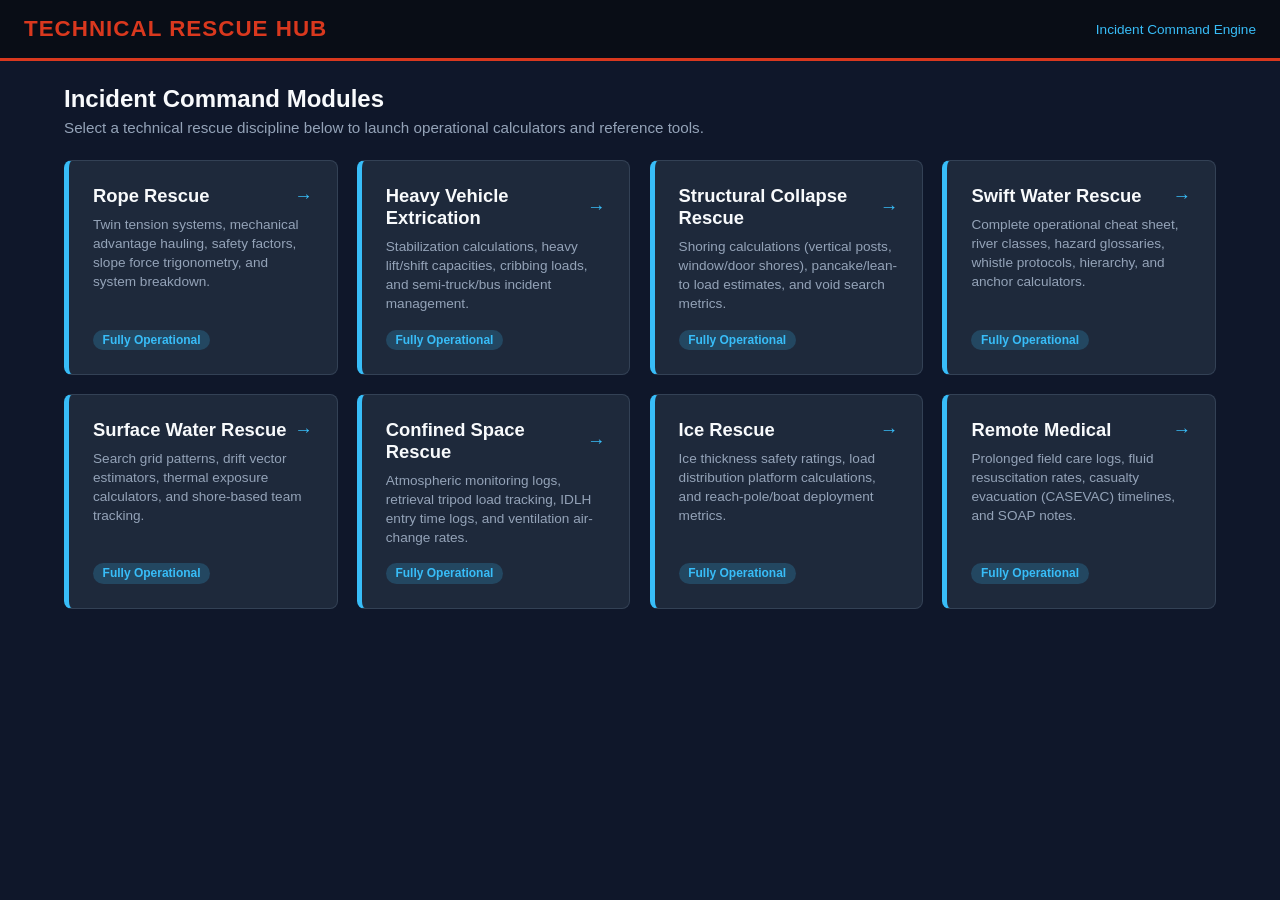
==== index.html @ b81aec1b "Refactor index.html by removing comments and updating subtitles Removed commented sections for vario" ====
<!DOCTYPE html>
<html lang="en">
<head>
    <meta charset="UTF-8">
    <meta name="viewport" content="width=device-width, initial-scale=1.0">
    <title>Technical Rescue Command Hub & Aid</title>
    <style>
        :root {
            --bg-main: #0f172a;
            --panel-bg: #1e293b;
            --accent-red: #d9381e;
            --accent-cyan: #38bdf8;
            --accent-green: #22c55e;
            --accent-yellow: #eab308;
            --text-main: #f8fafc;
            --text-muted: #94a3b8;
            --border-color: #334155;
        }
        * { box-sizing: border-box; margin: 0; padding: 0; font-family: 'Segoe UI', Tahoma, Geneva, Verdana, sans-serif; }
        body { background-color: var(--bg-main); color: var(--text-main); display: flex; flex-direction: column; min-height: 100vh; }
        
        header { background-color: #090d16; border-bottom: 3px solid var(--accent-red); padding: 1rem 1.5rem; display: flex; justify-content: space-between; align-items: center; }
        header h1 { font-size: 1.4rem; color: var(--accent-red); text-transform: uppercase; letter-spacing: 1px; cursor: pointer; }
        .header-nav { display: flex; align-items: center; gap: 1rem; }
        .hub-back-btn { background-color: var(--panel-bg); color: var(--accent-cyan); border: 1px solid var(--border-color); padding: 0.4rem 0.8rem; border-radius: 4px; font-size: 0.85rem; font-weight: bold; cursor: pointer; display: none; }
        .hub-back-btn:hover { background-color: var(--accent-cyan); color: #090d16; }

        .screen-tabs { display: none; background-color: var(--panel-bg); border-bottom: 1px solid var(--border-color); }
        .tab-btn { flex: 1; padding: 0.8rem; background: none; border: none; color: var(--text-muted); font-weight: bold; cursor: pointer; border-bottom: 3px solid transparent; transition: all 0.2s; }
        .tab-btn.active { color: var(--accent-cyan); border-bottom: 3px solid var(--accent-cyan); background-color: rgba(56, 189, 248, 0.05); }

        main { flex: 1; padding: 1.5rem; max-width: 1200px; margin: 0 auto; width: 100%; }
        .screen { display: none; }
        .screen.active { display: block; }

        .hub-grid { display: grid; grid-template-columns: repeat(auto-fit, minmax(260px, 1fr)); gap: 1.2rem; }
        .hub-card { background-color: var(--panel-bg); border: 1px solid var(--border-color); border-radius: 8px; padding: 1.5rem; cursor: pointer; transition: all 0.2s ease-in-out; display: flex; flex-direction: column; justify-content: space-between; }
        .hub-card:hover { transform: translateY(-3px); border-color: var(--accent-cyan); background-color: rgba(30, 41, 59, 0.8); box-shadow: 0 10px 20px rgba(0,0,0,0.3); }
        .hub-card.active-module { border-left: 5px solid var(--accent-cyan); }
        .hub-card h3 { color: var(--text-main); font-size: 1.15rem; margin-bottom: 0.5rem; display: flex; align-items: center; justify-content: space-between; }
        .hub-card p { color: var(--text-muted); font-size: 0.85rem; line-height: 1.4; margin-bottom: 1rem; }
        .hub-badge { font-size: 0.75rem; padding: 0.2rem 0.6rem; border-radius: 12px; font-weight: bold; align-self: flex-start; }
        .badge-active { background-color: rgba(56, 189, 248, 0.2); color: var(--accent-cyan); }

        .input-grid { display: grid; grid-template-columns: repeat(auto-fit, minmax(300px, 1fr)); gap: 1.2rem; }
        .card { background-color: var(--panel-bg); padding: 1.2rem; border-radius: 8px; border: 1px solid var(--border-color); margin-bottom: 1.2rem; }
        .card h3 { color: var(--accent-cyan); margin-bottom: 0.8rem; font-size: 1.1rem; border-bottom: 1px solid var(--border-color); padding-bottom: 0.4rem; }
        .field { margin-bottom: 1.2rem; }
        .field label { display: block; font-size: 0.85rem; color: var(--text-muted); margin-bottom: 0.5rem; }
        .btn-group { display: flex; gap: 0.4rem; flex-wrap: wrap; }
        .opt-btn { flex: 1; min-width: 70px; padding: 0.6rem 0.4rem; background-color: #090d16; border: 1px solid var(--border-color); color: var(--text-main); border-radius: 4px; font-size: 0.85rem; font-weight: 600; cursor: pointer; text-align: center; transition: all 0.15s ease-in-out; }
        .opt-btn.active { background-color: var(--accent-cyan); color: #090d16; border-color: var(--accent-cyan); }
        
        .stepper-control { display: flex; align-items: center; justify-content: space-between; background-color: #090d16; border: 1px solid var(--border-color); border-radius: 4px; padding: 0.3rem; }
        .step-btn { background-color: var(--panel-bg); color: var(--text-main); border: none; padding: 0.4rem 0.8rem; font-weight: bold; border-radius: 3px; cursor: pointer; }
        .step-btn:hover { background-color: var(--accent-cyan); color: #090d16; }
        .step-value { font-weight: bold; font-size: 1.1rem; color: var(--accent-cyan); }

        .summary-grid { display: grid; grid-template-columns: repeat(auto-fit, minmax(220px, 1fr)); gap: 1rem; margin-bottom: 1.5rem; }
        .metric-card { background-color: var(--panel-bg); padding: 1rem; border-radius: 6px; border-left: 4px solid var(--accent-cyan); }
        .metric-card.alert { border-left-color: var(--accent-red); background-color: rgba(217, 56, 30, 0.1); }
        .metric-card.good { border-left-color: var(--accent-green); }
        .metric-title { font-size: 0.8rem; color: var(--text-muted); text-transform: uppercase; }
        .metric-value { font-size: 1.4rem; font-weight: bold; margin-top: 0.3rem; }
        .metric-sub { font-size: 0.8rem; color: var(--accent-cyan); margin-top: 0.2rem; }

        .alert-banner { background-color: rgba(217, 56, 30, 0.2); border: 1px solid var(--accent-red); padding: 1rem; border-radius: 6px; margin-bottom: 1.5rem; display: none; }
        .alert-banner.visible { display: block; }
        .weakest-list { list-style-type: none; margin-top: 0.5rem; }
        .weakest-item { padding: 0.6rem; margin-bottom: 0.4rem; background-color: #090d16; border-left: 3px solid var(--accent-yellow); border-radius: 4px; font-size: 0.9rem; }

        .canvas-container { background-color: #050811; border: 1px solid var(--border-color); border-radius: 8px; padding: 1rem; display: flex; flex-direction: column; align-items: center; }
        canvas { background-color: #020408; border-radius: 4px; width: 100%; max-width: 900px; height: 450px; }

        .cheat-table { width: 100%; border-collapse: collapse; margin-top: 0.5rem; font-size: 0.85rem; }
        .cheat-table th, .cheat-table td { padding: 0.6rem; border: 1px solid var(--border-color); text-align: left; vertical-align: top; }
        .cheat-table th { background-color: #090d16; color: var(--accent-cyan); }
        .glossary-grid { display: grid; grid-template-columns: repeat(auto-fit, minmax(240px, 1fr)); gap: 0.8rem; }
        .glossary-item { background-color: #090d16; padding: 0.8rem; border-radius: 6px; border: 1px solid var(--border-color); }
        .glossary-item strong { color: var(--accent-cyan); display: block; margin-bottom: 0.2rem; }
        .flowchart-step { background-color: #090d16; border-left: 4px solid var(--accent-green); padding: 0.8rem; margin-bottom: 0.5rem; border-radius: 4px; font-size: 0.9rem; }
        .flowchart-step span { color: var(--accent-green); font-weight: bold; }
        .link-medical { color: var(--accent-cyan); text-decoration: underline; cursor: pointer; font-weight: bold; }
        .link-medical:hover { color: #fff; }
    </style>
</head>
<body>

    <header>
        <h1 onclick="returnToHub()">Technical Rescue Hub</h1>
        <div class="header-nav">
            <button id="hubBackBtn" class="hub-back-btn" onclick="returnToHub()">← Rescue Hub</button>
            <span style="font-size: 0.85rem; color: var(--accent-cyan);" id="headerSubtitle">Incident Command Engine</span>
        </div>
    </header>

    <nav id="ropeNavTabs" class="screen-tabs">
        <button class="tab-btn active" onclick="switchRopeTab('screen-inputs', event)">1. Operations & Inputs</button>
        <button class="tab-btn" onclick="switchRopeTab('screen-analysis', event)">2. Load Analysis & Safety</button>
        <button class="tab-btn" onclick="switchRopeTab('screen-diagram', event)">3. Lay Diagram</button>
    </nav>

    <main>
        <!-- LANDING PAGE / RESCUE HUB -->
        <section id="screen-home" class="screen active">
            <div style="margin-bottom: 1.5rem;">
                <h2 style="color: var(--text-main); font-size: 1.5rem; margin-bottom: 0.4rem;">Incident Command Modules</h2>
                <p style="color: var(--text-muted); font-size: 0.95rem;">Select a technical rescue discipline below to launch operational calculators and reference tools.</p>
            </div>
            
            <div class="hub-grid">
                <div class="hub-card active-module" onclick="launchModule('rope')">
                    <div>
                        <h3>Rope Rescue <span style="color: var(--accent-cyan);">→</span></h3>
                        <p>Twin tension systems, mechanical advantage hauling, safety factors, slope force trigonometry, and system breakdown.</p>
                    </div>
                    <span class="hub-badge badge-active">Fully Operational</span>
                </div>

                <div class="hub-card active-module" onclick="launchModule('extrication')">
                    <div>
                        <h3>Heavy Vehicle Extrication <span style="color: var(--accent-cyan);">→</span></h3>
                        <p>Stabilization calculations, heavy lift/shift capacities, cribbing loads, and semi-truck/bus incident management.</p>
                    </div>
                    <span class="hub-badge badge-active">Fully Operational</span>
                </div>

                <div class="hub-card active-module" onclick="launchModule('collapse')">
                    <div>
                        <h3>Structural Collapse Rescue <span style="color: var(--accent-cyan);">→</span></h3>
                        <p>Shoring calculations (vertical posts, window/door shores), pancake/lean-to load estimates, and void search metrics.</p>
                    </div>
                    <span class="hub-badge badge-active">Fully Operational</span>
                </div>

                <div class="hub-card active-module" onclick="launchModule('swiftwater')">
                    <div>
                        <h3>Swift Water Rescue <span style="color: var(--accent-cyan);">→</span></h3>
                        <p>Complete operational cheat sheet, river classes, hazard glossaries, whistle protocols, hierarchy, and anchor calculators.</p>
                    </div>
                    <span class="hub-badge badge-active">Fully Operational</span>
                </div>

                <div class="hub-card active-module" onclick="launchModule('surfacewater')">
                    <div>
                        <h3>Surface Water Rescue <span style="color: var(--accent-cyan);">→</span></h3>
                        <p>Search grid patterns, drift vector estimators, thermal exposure calculators, and shore-based team tracking.</p>
                    </div>
                    <span class="hub-badge badge-active">Fully Operational</span>
                </div>

                <div class="hub-card active-module" onclick="launchModule('confined')">
                    <div>
                        <h3>Confined Space Rescue <span style="color: var(--accent-cyan);">→</span></h3>
                        <p>Atmospheric monitoring logs, retrieval tripod load tracking, IDLH entry time logs, and ventilation air-change rates.</p>
                    </div>
                    <span class="hub-badge badge-active">Fully Operational</span>
                </div>

                <div class="hub-card active-module" onclick="launchModule('ice')">
                    <div>
                        <h3>Ice Rescue <span style="color: var(--accent-cyan);">→</span></h3>
                        <p>Ice thickness safety ratings, load distribution platform calculations, and reach-pole/boat deployment metrics.</p>
                    </div>
                    <span class="hub-badge badge-active">Fully Operational</span>
                </div>

                <div class="hub-card active-module" onclick="launchModule('medical')">
                    <div>
                        <h3>Remote Medical <span style="color: var(--accent-cyan);">→</span></h3>
                        <p>Prolonged field care logs, fluid resuscitation rates, casualty evacuation (CASEVAC) timelines, and SOAP notes.</p>
                    </div>
                    <span class="hub-badge badge-active">Fully Operational</span>
                </div>
            </div>
        </section>

        <!-- SCREEN 1: ROPE INPUTS -->
        <section id="screen-inputs" class="screen">
            <div class="input-grid">
                <div class="card">
                    <h3>System Architecture</h3>
                    <div class="field">
                        <label>Rigging Strategy</label>
                        <div class="btn-group" data-key="riggingStrategy">
                            <button class="opt-btn active" onclick="selectOption(this, 'riggingStrategy', 'tts')">Twin Tension System</button>
                            <button class="opt-btn" onclick="selectOption(this, 'riggingStrategy', 'mb')">Main & Belay</button>
                        </div>
                    </div>
                    <div class="field">
                        <label>Rope Type & Diameter</label>
                        <div class="btn-group" data-key="ropeType">
                            <button class="opt-btn active" onclick="selectOption(this, 'ropeType', 'static')">Static</button>
                            <button class="opt-btn" onclick="selectOption(this, 'ropeType', 'dynamic')">Dynamic</button>
                        </div>
                    </div>
                    <div class="field">
                        <label>Rope Diameter</label>
                        <div class="btn-group" data-key="ropeDiameter">
                            <button class="opt-btn" onclick="selectOption(this, 'ropeDiameter', 11)">11mm (T)</button>
                            <button class="opt-btn active" onclick="selectOption(this, 'ropeDiameter', 12.5)">12.5mm (G)</button>
                        </div>
                    </div>
                    <div class="field">
                        <label>High Directional</label>
                        <div class="btn-group" data-key="highDir">
                            <button class="opt-btn active" onclick="selectOption(this, 'highDir', 'vortex')">Arizona Vortex</button>
                            <button class="opt-btn" onclick="selectOption(this, 'highDir', 'other')">Other High Dir.</button>
                        </div>
                    </div>
                </div>

                <div class="card">
                    <h3>Load & Personnel</h3>
                    <div class="field">
                        <label>Rescue Basket (Litter)</label>
                        <div class="btn-group" data-key="useLitter">
                            <button class="opt-btn active" onclick="selectOption(this, 'useLitter', true)">Metal Basket (+30 lbs)</button>
                            <button class="opt-btn" onclick="selectOption(this, 'useLitter', false)">None / Sked Only</button>
                        </div>
                    </div>
                    <div class="field">
                        <label>Number of Patients</label>
                        <div class="stepper-control">
                            <button class="step-btn" onclick="adjustValue('numPatients', -1)">-</button>
                            <span class="step-value" id="val-numPatients">1</span>
                            <button class="step-btn" onclick="adjustValue('numPatients', 1)">+</button>
                        </div>
                    </div>
                    <div class="field">
                        <label>Rescuers on Line</label>
                        <div class="stepper-control">
                            <button class="step-btn" onclick="adjustValue('numRescuers', -1)">-</button>
                            <span class="step-value" id="val-numRescuers">1</span>
                            <button class="step-btn" onclick="adjustValue('numRescuers', 1)">+</button>
                        </div>
                    </div>
                    <div class="field">
                        <label>Trained Haul Team Members</label>
                        <div class="stepper-control">
                            <button class="step-btn" onclick="adjustValue('haulTeam', -1)">-</button>
                            <span class="step-value" id="val-haulTeam">4</span>
                            <button class="step-btn" onclick="adjustValue('haulTeam', 1)">+</button>
                        </div>
                    </div>
                </div>

                <div class="card">
                    <h3>Environment & Anchors</h3>
                    <div class="field">
                        <label>Average Weight / Person</label>
                        <div class="btn-group" data-key="avgWeight">
                            <button class="opt-btn" onclick="selectOption(this, 'avgWeight', 180)">180 lbs</button>
                            <button class="opt-btn active" onclick="selectOption(this, 'avgWeight', 220)">220 lbs</button>
                            <button class="opt-btn" onclick="selectOption(this, 'avgWeight', 250)">250 lbs</button>
                        </div>
                    </div>
                    <div class="field">
                        <label>Slope Angle (Degrees)</label>
                        <div class="btn-group" data-key="angle">
                            <button class="opt-btn" onclick="selectOption(this, 'angle', 30)">30°</button>
                            <button class="opt-btn" onclick="selectOption(this, 'angle', 45)">45°</button>
                            <button class="opt-btn" onclick="selectOption(this, 'angle', 60)">60°</button>
                            <button class="opt-btn active" onclick="selectOption(this, 'angle', 90)">90°</button>
                        </div>
                    </div>
                    <div class="field">
                        <label>Anchor Type / Rating</label>
                        <div class="btn-group" data-key="anchorType">
                            <button class="opt-btn" onclick="selectOption(this, 'anchorType', 'industrial')">Industrial (6k)</button>
                            <button class="opt-btn active" onclick="selectOption(this, 'anchorType', 'tree')">Substantial Tree</button>
                            <button class="opt-btn" onclick="selectOption(this, 'anchorType', 'vehicle')">Vehicle</button>
                        </div>
                    </div>
                </div>
            </div>
        </section>

        <!-- SCREEN 2: ROPE ANALYSIS -->
        <section id="screen-analysis" class="screen">
            <div id="safetyAlertBanner" class="alert-banner">
                <h3 style="color: var(--accent-red); margin-bottom: 0.3rem;">⚠️ SAFETY FACTOR WARNING</h3>
                <p id="alertBannerText" style="font-size: 0.95rem; line-height: 1.4;">System safety factor has dropped below the standard 10:1 NFPA general rescue guideline threshold.</p>
            </div>
            <div class="summary-grid">
                <div class="metric-card">
                    <div class="metric-title">Total Suspended Mass</div>
                    <div class="metric-value" id="res-total-weight">0 lbs</div>
                    <div class="metric-sub" id="res-total-weight-sub">0 kg / 0 kN</div>
                </div>
                <div class="metric-card">
                    <div class="metric-title">Calculated Rope Load</div>
                    <div class="metric-value" id="res-rope-load">0 lbs</div>
                    <div class="metric-sub" id="res-rope-load-sub">0 kg / 0 kN</div>
                </div>
                <div class="metric-card">
                    <div class="metric-title">Haul Effort per Hauler</div>
                    <div class="metric-value" id="res-haul-tension">0 lbs</div>
                    <div class="metric-sub" id="res-haul-tension-sub">0 kg / 0 kN</div>
                </div>
                <div class="metric-card" id="card-sf">
                    <div class="metric-title">System Safety Factor</div>
                    <div class="metric-value" id="res-safety-factor">0 : 1</div>
                    <div class="metric-sub">Target: 10:1 Minimum</div>
                </div>
            </div>
            <div class="card" style="margin-bottom: 1.2rem;">
                <h3>Top 3 Weakest System Components (NFPA G/T Ratings)</h3>
                <ul id="weakestGearList" class="weakest-list"></ul>
            </div>
            <div class="card">
                <h3>System Structural Breakdown</h3>
                <p style="color: var(--text-muted); font-size: 0.9rem; line-height: 1.6;" id="res-breakdown-text">Select parameters on the operational tab to evaluate forces.</p>
            </div>
        </section>

        <!-- SCREEN 3: LAY DIAGRAM -->
        <section id="screen-diagram" class="screen">
            <div class="canvas-container">
                <h3 style="color: var(--accent-cyan); margin-bottom: 0.5rem; align-self: flex-start;">Professional Lay Diagram</h3>
                <canvas id="diagramCanvas" width="900" height="450"></canvas>
            </div>
        </section>

        <!-- SCREEN: SWIFT WATER RESCUE -->
        <section id="screen-swiftwater" class="screen">
            <div style="margin-bottom: 1.2rem;">
                <h2 style="color: var(--accent-cyan); font-size: 1.3rem;">Swift Water Command & Reference Guide</h2>
                <p style="color: var(--text-muted); font-size: 0.9rem;">Operational cheat sheet, river classes, hazard glossaries, standard commands, and force calculations.</p>
            </div>

            <div class="card">
                <h3>Tyrolean / Tension Diagonal Calculator</h3>
                <div class="input-grid" style="margin-bottom: 1rem;">
                    <div class="field" style="margin-bottom:0;">
                        <label>River Flow Speed</label>
                        <div class="btn-group" data-key="swiftFlow">
                            <button class="opt-btn active" onclick="selectSwiftOption(this, 'flow', 5)">Moderate (5 fps)</button>
                            <button class="opt-btn" onclick="selectSwiftOption(this, 'flow', 10)">High / Flood (10 fps)</button>
                        </div>
                    </div>
                    <div class="field" style="margin-bottom:0;">
                        <label>Line Deflection Angle (Sag)</label>
                        <div class="btn-group" data-key="swiftSag">
                            <button class="opt-btn" onclick="selectSwiftOption(this, 'sag', 10)">10° (High Force)</button>
                            <button class="opt-btn active" onclick="selectSwiftOption(this, 'sag', 30)">30° (Standard)</button>
                        </div>
                    </div>
                </div>
                <div class="metric-card">
                    <div class="metric-title">Estimated Anchor Load (Diagonal)</div>
                    <div class="metric-value" id="res-swift-load">0 lbs</div>
                    <div class="metric-sub">Water force scales exponentially with current velocity</div>
                </div>
            </div>

            <div class="card">
                <h3>Medical Priorities & Drowning Care Flow Chart</h3>
                <p style="color: var(--text-muted); font-size: 0.85rem; margin-bottom: 0.8rem;">
                    Immediate triage protocol for pulled swift water victims. For advanced procedures, reference the <span class="link-medical" onclick="alert('Remote Medical / Drowning Care module is queued for upcoming development.')">Remote Medical Module (Drowning Care)</span>.
                </p>
                <div class="flowchart-step"><span>Step 1: Scene Safety & Extraction</span> — Ensure victim is secure from current and suspect spinal trauma if mechanism of injury involves rocks or debris.</div>
                <div class="flowchart-step"><span>Step 2: Airway & Breathing (ABCs)</span> — Clear airway of water/debris. Initiate rescue breaths/CPR immediately if pulseless/apneic. Cold-water submersion reflex can prolong survivability.</div>
                <div class="flowchart-step"><span>Step 3: Circulation & Hypothermia</span> — Remove wet garments, insulate victim to prevent after-drop, and monitor core temperature.</div>
                <div class="flowchart-step"><span>Step 4: CASEVAC / Transport</span> — Rapid transfer to definitive emergency medical care.</div>
            </div>

            <div class="card">
                <h3>Technical Rescue River Difficulty Matrix</h3>
                <table class="cheat-table">
                    <tr>
                        <th style="width: 12%;">Class</th>
                        <th style="width: 30%;">Water Velocity & Waves</th>
                        <th style="width: 58%;">Rescueability & Operational Profile</th>
                    </tr>
                    <tr>
                        <td><strong>Class I</strong></td>
                        <td>1–3 fps<br>(1.1 – 3.3 km/h)<br><span style="color: var(--text-muted); font-size: 0.8rem;">Fast riffles, waves &lt; 1 ft</span></td>
                        <td><strong>High (Self-Rescue / Reach):</strong> Easy self-rescue. Minimal risk. Standard PFDs sufficient.</td>
                    </tr>
                    <tr>
                        <td><strong>Class II</strong></td>
                        <td>3–6 fps<br>(3.3 – 6.5 km/h)<br><span style="color: var(--text-muted); font-size: 0.8rem;">Straightforward rapids, waves 1–2 ft</span></td>
                        <td><strong>Moderate (Throw Bag):</strong> Swimmers can self-rescue or catch eddies easily. Effective throw bag zone.</td>
                    </tr>
                    <tr>
                        <td><strong>Class III</strong></td>
                        <td>6–10 fps<br>(6.5 – 11.0 km/h)<br><span style="color: var(--text-muted); font-size: 0.8rem;">Irregular waves, waves 2–4 ft</span></td>
                        <td><strong>Challenging (Tension / Boat):</strong> Difficult self-rescue. Cold water & strainers are critical hazards. Requires high-side boats or tension diagonals.</td>
                    </tr>
                    <tr>
                        <td><strong>Class IV</strong></td>
                        <td>10–15 fps<br>(11.0 – 16.5 km/h)<br><span style="color: var(--text-muted); font-size: 0.8rem;">Powerful rapids, waves 4–6 ft</span></td>
                        <td><strong>High Consequence (Technician Only):</strong> Swimmers face violent recirculation and gear stripping. Live-bait rescues and advanced boat handling required.</td>
                    </tr>
                    <tr>
                        <td><strong>Class V</strong></td>
                        <td>15–20+ fps<br>(16.5 – 22.0+ km/h)<br><span style="color: var(--text-muted); font-size: 0.8rem;">Violent drops, waves 6+ ft</span></td>
                        <td><strong>Extreme / Marginal:</strong> High fatality rate for swimmers. In-water contact rescue is extremely high risk. Shore-based high-lines and specialized tech teams only.</td>
                    </tr>
                    <tr>
                        <td><strong>Class VI</strong></td>
                        <td>Unpredictable / Flood Stage<br><span style="color: var(--text-muted); font-size: 0.8rem;">Catastrophic debris / Unmeasurable</span></td>
                        <td><strong>Zero In-Water Entry:</strong> Unrunnable. Unsurvivable hydraulics & extreme strainer fields. Shore-based or aerial recovery only.</td>
                    </tr>
                </table>
            </div>

            <div class="card">
                <h3>River Features & Hazards Glossary</h3>
                <div class="glossary-grid">
                    <div class="glossary-item"><strong>Eddy</strong> Safe slackwater zone behind rocks/banks where water flows upstream; vital for staging and catch points.</div>
                    <div class="glossary-item"><strong>Pillow</strong> Water piling up on the upstream side of a large obstacle, creating a hydraulic cushion and a downstream wave.</div>
                    <div class="glossary-item"><strong>Hydraulic (Hole)</strong> Water plunging over a ledge and recirculating upstream. Keeper holes trap objects and swimmers.</div>
                    <div class="glossary-item"><strong>Undercut</strong> Rocks or banks hollowed out underneath by current; extreme entrapment risk.</div>
                    <div class="glossary-item"><strong>Strainer</strong> Obstructions (trees, fences, grates) that let water pass while trapping solid objects and bodies.</div>
                </div>
            </div>

            <div class="input-grid">
                <div class="card">
                    <h3>Standard Whistle Commands</h3>
                    <ul class="weakest-list">
                        <li class="weakest-item"><strong>1 Blast (Short):</strong> Stop / Look / Attention.</li>
                        <li class="weakest-item"><strong>2 Blasts (Short):</strong> Forward / Move / Paddle on.</li>
                        <li class="weakest-item"><strong>3 Blasts (Short):</strong> Back Up / Reverse.</li>
                        <li class="weakest-item" style="border-left-color: var(--accent-red);"><strong>Long Continuous Blast:</strong> 🚨 <strong>EMERGENCY / SOS</strong> (All units stop and look to command).</li>
                    </ul>
                </div>

                <div class="card">
                    <h3>The Rescue Progression ("Reach, Throw, Row, Go")</h3>
                    <ul class="weakest-list">
                        <li class="weakest-item"><strong>Reach (Voice & Extension):</strong> Reach with your voice or tools (poles, branches) from shore. Lowest risk.</li>
                        <li class="weakest-item"><strong>Throw:</strong> Deploy a throw bag to a conscious swimmer.</li>
                        <li class="weakest-item"><strong>Row:</strong> Use watercraft (rafts, kayaks, motorized boats) to effect rescue.</li>
                        <li class="weakest-item" style="border-left-color: var(--accent-red);"><strong>Go:</strong> In-water contact rescue by trained technician. Highest risk; last resort.</li>
                    </ul>
                </div>
            </div>

            <div class="card">
                <h3>Key NFPA Standards for Swift Water Rescue</h3>
                <ul class="weakest-list">
                    <li class="weakest-item"><strong>NFPA 1006:</strong> Standard for Technical Rescuer Professional Qualifications.</li>
                    <li class="weakest-item"><strong>NFPA 1670:</strong> Standard for Operations and Training for Technical Search and Rescue Incidents.</li>
                    <li class="weakest-item"><strong>NFPA 1620:</strong> Standard for Pre-Incident Planning.</li>
                    <li class="weakest-item"><strong>NFPA 1500:</strong> Standard on Occupational Safety, Health, and Wellness Program.</li>
                    <li class="weakest-item"><strong>NFPA 1952:</strong> Standard on Protective Ensembles for Water Rescues.</li>
                </ul>
            </div>
        </section>

        <!-- SCREEN: HEAVY VEHICLE EXTRICATION -->
        <section id="screen-extrication" class="screen">
            <div style="margin-bottom: 1.2rem;">
                <h2 style="color: var(--accent-cyan); font-size: 1.3rem;">Heavy Vehicle Extrication Command</h2>
                <p style="color: var(--text-muted); font-size: 0.9rem;">Stabilization matrices, heavy lift capacities, and semi/bus incident management.</p>
            </div>
            <div class="card">
                <h3>Vehicle Stabilization & Cribbing Load Rules</h3>
                <table class="cheat-table">
                    <tr><th>Cribbing Material</th><th>Safe Working Load (SWL)</th><th>Notes</th></tr>
                    <tr><td><strong>4x4 Wood (Softwood)</strong></td><td>~1,200 lbs per point of contact</td><td>Inspect for knots/cracks; cross-stack max 3-high without interlocking.</td></tr>
                    <tr><td><strong>4x4 Wood (Hardwood - Oak)</strong></td><td>~3,000 lbs per point of contact</td><td>Standard for heavy rescue struts and box cribs.</td></tr>
                    <tr><td><strong>6x6 Wood (Hardwood)</strong></td><td>~10,000 lbs per point of contact</td><td>Required for semi-truck axles and heavy equipment lifts.</td></tr>
                </table>
            </div>
            <div class="card">
                <h3>Semi-Truck & Bus Incident Quick Reference</h3>
                <ul class="weakest-list">
                    <li class="weakest-item"><strong>Underride Stabilization:</strong> Prioritize rear/side structural rails using pneumatic struts before attempting patient access.</li>
                    <li class="weakest-item"><strong>Air Brake Systems:</strong> Chock wheels immediately. Bleed air tanks if stabilization requires settling the vehicle onto blocks.</li>
                    <li class="weakest-item"><strong>High-Voltage / Alternative Fuel:</strong> Identify orange/blue HV cables (EV trucks) and CNG/LNG shut-off valves before cutting pillars.</li>
                </ul>
            </div>
        </section>

        <!-- SCREEN: STRUCTURAL COLLAPSE RESCUE -->
        <section id="screen-collapse" class="screen">
            <div style="margin-bottom: 1.2rem;">
                <h2 style="color: var(--accent-cyan); font-size: 1.3rem;">Structural Collapse Command</h2>
                <p style="color: var(--text-muted); font-size: 0.9rem;">Shoring calculations, void search metrics, and pancake/lean-to patterns.</p>
            </div>
            <div class="card">
                <h3>Vertical Post Shoring Formulas (NFPA Standards)</h3>
                <p style="color: var(--text-muted); font-size: 0.85rem; margin-bottom: 0.8rem;">
                    Safe load capacity of wood posts decreases rapidly as height-to-thickness ratio increases.
                </p>
                <table class="cheat-table">
                    <tr><th>Post Size</th><th>Max Unbraced Height</th><th>Safe Working Capacity</th></tr>
                    <tr><td><strong>4 x 4 Post</strong></td><td>Up to 8 feet</td><td>~8,000 lbs (reduces with height)</td></tr>
                    <tr><td><strong>6 x 6 Post</strong></td><td>Up to 10 feet</td><td>~20,000 lbs</td></tr>
                </table>
            </div>
            <div class="card">
                <h3>Collapse Void Patterns</h3>
                <div class="glossary-grid">
                    <div class="glossary-item"><strong>Lean-To Collapse</strong> One end of floor rests on a wall/debris, creating a triangular survivable void.</div>
                    <div class="glossary-item"><strong>V-Shape Collapse</strong> Center of floor collapses, leaving two survivable voids near exterior load-bearing walls.</div>
                    <div class="glossary-item"><strong>Pancake Collapse</strong> Floors stack vertically; extremely low survival rate without precise breaching and shoring.</div>
                </div>
            </div>
        </section>

        <!-- SCREEN: SURFACE WATER RESCUE -->
        <section id="screen-surfacewater" class="screen">
            <div style="margin-bottom: 1.2rem;">
                <h2 style="color: var(--accent-cyan); font-size: 1.3rem;">Surface Water & Open Water Search</h2>
                <p style="color: var(--text-muted); font-size: 0.9rem;">Search grid patterns, drift vector calculations, and thermal exposure limits.</p>
            </div>
            <div class="card">
                <h3>Search Patterns & Drift Vectors</h3>
                <ul class="weakest-list">
                    <li class="weakest-item"><strong>Expanding Square:</strong> Best when last-known position (LKP) is highly accurate.</li>
                    <li class="weakest-item"><strong>Parallel Track:</strong> Ideal for large open water bodies with uniform search conditions and multiple watercraft.</li>
                    <li class="weakest-item"><strong>Wind / Current Drift:</strong> Objects drift downwind at ~3% of wind speed plus 100% of current velocity vector.</li>
                </ul>
            </div>
        </section>

        <!-- SCREEN: CONFINED SPACE RESCUE -->
        <section id="screen-confined" class="screen">
            <div style="margin-bottom: 1.2rem;">
                <h2 style="color: var(--accent-cyan); font-size: 1.3rem;">Confined Space Command Hub</h2>
                <p style="color: var(--text-muted); font-size: 0.9rem;">Atmospheric monitoring limits, retrieval tripods, and ventilation timelines.</p>
            </div>
            <div class="card">
                <h3>IDLH & Acceptable Atmospheric Parameters</h3>
                <table class="cheat-table">
                    <tr><th>Parameter</th><th>Normal Range</th><th>Action Threshold / IDLH</th></tr>
                    <tr><td><strong>Oxygen (O2)</strong></td><td>20.8% - 21.0%</td><td>&lt; 19.5% (Deficient) or &gt; 23.5% (Enriched / Fire hazard)</td></tr>
                    <tr><td><strong>Flammable Vapors (LEL)</strong></td><td>0%</td><td>&gt; 10% LEL requires immediate evacuation / ventilation</td></tr>
                    <tr><td><strong>Carbon Monoxide (CO)</strong></td><td>0 ppm</td><td>&gt; 25 ppm (Action) / 1200 ppm (IDLH threshold)</td></tr>
                </table>
            </div>
        </section>

        <!-- SCREEN: ICE RESCUE -->
        <section id="screen-ice" class="screen">
            <div style="margin-bottom: 1.2rem;">
                <h2 style="color: var(--accent-cyan); font-size: 1.3rem;">Ice Rescue Thickness & Load Metrics</h2>
                <p style="color: var(--text-muted); font-size: 0.9rem;">Clear solid blue ice weight ratings and deployment platforms.</p>
            </div>
            <div class="card">
                <h3>Clear Blue Ice Load Safety Matrix</h3>
                <table class="cheat-table">
                    <tr><th>Ice Thickness</th><th>Max Safe Load</th><th>Operational Guidance</th></tr>
                    <tr><td><strong>2 inches</strong></td><td>Keep Off</td><td>Unsafe for any personnel.</td></tr>
                    <tr><td><strong>4 inches</strong></td><td>200 lbs (1 Person)</td><td>Single rescuer in specialized flotation suit with tether.</td></tr>
                    <tr><td><strong>5 inches</strong></td><td>1,000 lbs</td><td>Group of rescuers spaced out or lightweight rescue sled.</td></tr>
                    <tr><td><strong>8+ inches</strong></td><td>Passenger Car / ATV</td><td>Supported vehicle access for heavy extraction gear.</td></tr>
                </table>
            </div>
        </section>

        <!-- SCREEN: REMOTE MEDICAL -->
        <section id="screen-medical" class="screen">
            <div style="margin-bottom: 1.2rem;">
                <h2 style="color: var(--accent-cyan); font-size: 1.3rem;">Remote Medical & Prolonged Field Care</h2>
                <p style="color: var(--text-muted); font-size: 0.9rem;">Drowning care protocols, hypothermia management, and SOAP logs.</p>
            </div>
            <div class="card">
                <h3>Cold Water Submersion & Drowning Care Rules</h3>
                <ul class="weakest-list">
                    <li class="weakest-item"><strong>Mammalian Dive Reflex:</strong> Cold water (&lt; 21°F / 7°C) can significantly extend resuscitation viability in pediatric patients due to metabolic slowing. Do not call time of death prematurely in cold-water arrests.</li>
                    <li class="weakest-item"><strong>After-Drop Phenomenon:</strong> Handle rescued hypothermic patients gently. Rough movement can force cold peripheral blood back to the core, causing cardiac arrest. Insulate and vapor-barrier protect immediately.</li>
                </ul>
            </div>
        </section>
    </main>

    <script>
        const state = {
            riggingStrategy: 'tts', ropeType: 'static', ropeDiameter: 12.5, 
            highDir: 'vortex', useLitter: true, numPatients: 1, 
            numRescuers: 1, haulTeam: 4, avgWeight: 220, angle: 90, anchorType: 'tree'
        }; 
        const anchorStrengths = { industrial: 6000, tree: 4000, vehicle: 2500 }; 

        function launchModule(moduleName) {
            document.querySelectorAll('.screen').forEach(el => el.classList.remove('active'));
            document.getElementById('hubBackBtn').style.display = 'block';

            if (moduleName === 'rope') {
                document.getElementById('screen-inputs').classList.add('active');
                document.getElementById('ropeNavTabs').style.display = 'flex';
                document.getElementById('headerSubtitle').innerText = 'Rope Rescue Mechanical Advantage & Friction Calculator';
                calculate();
            } else if (moduleName === 'swiftwater') {
                document.getElementById('screen-swiftwater').classList.add('active');
                document.getElementById('ropeNavTabs').style.display = 'none';
                document.getElementById('headerSubtitle').innerText = 'Swift Water Rescue Anchor Load Calculator';
                calculateSwiftWater();
            } else if (moduleName === 'extrication') {
                document.getElementById('screen-extrication').classList.add('active');
                document.getElementById('ropeNavTabs').style.display = 'none';
                document.getElementById('headerSubtitle').innerText = 'Heavy Vehicle Extrication Calculator';
            } else if (moduleName === 'collapse') {
                document.getElementById('screen-collapse').classList.add('active');
                document.getElementById('ropeNavTabs').style.display = 'none';
                document.getElementById('headerSubtitle').innerText = 'Structural Collapse Shoring Calculator';
            } else if (moduleName === 'surfacewater') {
                document.getElementById('screen-surfacewater').classList.add('active');
                document.getElementById('ropeNavTabs').style.display = 'none';
                document.getElementById('headerSubtitle').innerText = 'Surface Water Operations Calculator';
            } else if (moduleName === 'confined') {
                document.getElementById('screen-confined').classList.add('active');
                document.getElementById('ropeNavTabs').style.display = 'none';
                document.getElementById('headerSubtitle').innerText = 'Confined Space Rescue Calculator';
            } else if (moduleName === 'ice') {
                document.getElementById('screen-ice').classList.add('active');
                document.getElementById('ropeNavTabs').style.display = 'none';
                document.getElementById('headerSubtitle').innerText = 'Ice Rescue Load & Span Calculator';
            } else if (moduleName === 'medical') {
                document.getElementById('screen-medical').classList.add('active');
                document.getElementById('ropeNavTabs').style.display = 'none';
                document.getElementById('headerSubtitle').innerText = 'Remote Wilderness Medical Calculator';
            }
        }

        function returnToHub() {
            document.querySelectorAll('.screen').forEach(el => el.classList.remove('active'));
            document.getElementById('screen-home').classList.add('active');
            document.getElementById('hubBackBtn').style.display = 'none';
            document.getElementById('ropeNavTabs').style.display = 'none';
            document.getElementById('headerSubtitle').innerText = 'Incident Command Engine';
        }

        function switchRopeTab(tabId, evt) {
            document.querySelectorAll('#screen-inputs, #screen-analysis, #screen-diagram').forEach(el => el.classList.remove('active'));
            document.querySelectorAll('#ropeNavTabs .tab-btn').forEach(el => el.classList.remove('active'));
            document.getElementById(tabId).classList.add('active');
            if (evt && evt.currentTarget) {
                evt.currentTarget.classList.add('active');
            }
            if (tabId === 'screen-analysis') {
                calculate();
            } else if (tabId === 'screen-diagram') { 
                drawDiagram(); 
            }
        }

        function selectOption(btn, key, value) {
            const parent = btn.parentElement;
            parent.querySelectorAll('.opt-btn').forEach(b => b.classList.remove('active'));
            btn.classList.add('active');
            state[key] = value;
            calculate();
        }

        function adjustValue(key, delta) {
            state[key] = Math.max(0, state[key] + delta);
            const valEl = document.getElementById(`val-${key}`);
            if (valEl) valEl.innerText = state[key];
            calculate();
        }

        const swiftState = { flow: 5, sag: 30 };
        function selectSwiftOption(btn, key, value) {
            const parent = btn.parentElement;
            parent.querySelectorAll('.opt-btn').forEach(b => b.classList.remove('active'));
            btn.classList.add('active');
            swiftState[key] = value;
            calculateSwiftWater();
        }

        function calculateSwiftWater() {
            const baseForce = swiftState.flow * 120; 
            const angleFactor = 1 / Math.sin(swiftState.sag * (Math.PI / 180));
            const totalForce = baseForce * angleFactor;
            const resSwiftLoad = document.getElementById('res-swift-load');
            if (resSwiftLoad) resSwiftLoad.innerText = `${totalForce.toFixed(0)} lbs`;
        }

        function calculate() {
            const personnelWeight = (state.numPatients + state.numRescuers) * state.avgWeight; 
            const litterWeight = state.useLitter ? 30 : 0; 
            const totalWeightLbs = personnelWeight + litterWeight; 
            const totalWeightKg = totalWeightLbs * 0.453592; 
            const totalWeightKn = totalWeightLbs * 0.00444822; 
            const rad = state.angle * (Math.PI / 180); 
            const slopeForceLbs = totalWeightLbs * Math.sin(rad); 
            const slopeForceKg = slopeForceLbs * 0.453592; 
            const slopeForceKn = slopeForceLbs * 0.00444822; 
            
            const effectiveLoadPerLine = state.riggingStrategy === 'tts' ? slopeForceLbs / 2 : slopeForceLbs; 
            const haulEffortLbs = state.haulTeam > 0 ? effectiveLoadPerLine / (state.haulTeam * 1.5) : effectiveLoadPerLine; 
            const haulEffortKg = haulEffortLbs * 0.453592; 
            const haulEffortKn = haulEffortLbs * 0.00444822; 
            const ropeMbsLbs = (state.ropeDiameter >= 12.5) ? 9000 : 6000; 
            const safetyFactor = effectiveLoadPerLine > 0 ? (ropeMbsLbs / effectiveLoadPerLine).toFixed(1) : "N/A"; 
            const anchorValLbs = anchorStrengths[state.anchorType] || 4000; 
            const highDirMbsLbs = state.highDir === 'vortex' ? 8000 : 5000; 

            if (document.getElementById('res-total-weight')) {
                document.getElementById('res-total-weight').innerText = `${totalWeightLbs.toFixed(0)} lbs`; 
                document.getElementById('res-total-weight-sub').innerText = `${totalWeightKg.toFixed(0)} kg / ${totalWeightKn.toFixed(2)} kN`; 
                document.getElementById('res-rope-load').innerText = `${effectiveLoadPerLine.toFixed(0)} lbs / line`; 
                document.getElementById('res-rope-load-sub').innerText = `${(effectiveLoadPerLine*0.453592).toFixed(0)} kg / ${(effectiveLoadPerLine*0.00444822).toFixed(2)} kN`; 
                document.getElementById('res-haul-tension').innerText = `${haulEffortLbs.toFixed(0)} lbs / person`; 
                document.getElementById('res-haul-tension-sub').innerText = `${haulEffortKg.toFixed(0)} kg / ${haulEffortKn.toFixed(2)} kN`; 
            }
            
            const sfElement = document.getElementById('res-safety-factor'); 
            const sfCard = document.getElementById('card-sf'); 
            const alertBanner = document.getElementById('safetyAlertBanner'); 

            if (sfElement && sfCard) {
                sfElement.innerText = `${safetyFactor} : 1`; 
                if (parseFloat(safetyFactor) < 10) {
                    sfCard.className = "metric-card alert"; 
                    if (alertBanner) alertBanner.classList.add('visible'); 
                } else {
                    sfCard.className = "metric-card good"; 
                    if (alertBanner) alertBanner.classList.remove('visible'); 
                } 
            }

            const components = [
                { name: `Anchor Point (${state.anchorType.toUpperCase()})`, capacity: anchorValLbs }, 
                { name: `Main Line Rope (${state.ropeDiameter}mm ${state.ropeType})`, capacity: ropeMbsLbs }, 
                { name: `High Directional (${state.highDir.toUpperCase()})`, capacity: highDirMbsLbs }, 
                { name: `General Use (G) Carabiners / Connectors (~40 kN)`, capacity: 8992 }, 
                { name: `Technical Use (T) Hardware / Pulleys (~25 kN)`, capacity: 5620 } 
            ]; 
            components.sort((a, b) => (a.capacity / effectiveLoadPerLine) - (b.capacity / effectiveLoadPerLine)); 
            
            const weakestListHtml = components.slice(0, 3).map((item, idx) => `
                <li class="weakest-item">
                    <strong>#${idx + 1}: ${item.name}</strong> — Rated MBS: ~${item.capacity} lbs (${(item.capacity*0.00444822).toFixed(1)} kN)
                </li>
            `).join(''); 
            
            const weakestGearList = document.getElementById('weakestGearList');
            if (weakestGearList) weakestGearList.innerHTML = weakestListHtml; 
            
            const breakdownText = document.getElementById('res-breakdown-text');
            if (breakdownText) {
                breakdownText.innerHTML = `
                    <strong>Strategy:</strong> ${state.riggingStrategy === 'tts' ? 'Twin Tension System (Shared Load)' : 'Main & Belay System'}<br/>
                    <strong>Basket / Litter:</strong> ${state.useLitter ? 'Included Metal Basket (+30 lbs)' : 'Not included'}<br/>
                    <strong>Slope Angle Multiplier:</strong> sin(${state.angle}°) = ${Math.sin(rad).toFixed(2)}<br/>
                    <strong>Haul Team Status:</strong> ${state.haulTeam} Haulers active on scene.
                `; 
            }
        } 

        function drawDiagram() {
            const canvas = document.getElementById('diagramCanvas'); 
            if (!canvas) return; 
            const ctx = canvas.getContext('2d'); 
            const w = canvas.width; 
            const h = canvas.height; 
            ctx.clearRect(0, 0, w, h); 
            
            ctx.strokeStyle = '#1e293b'; 
            ctx.lineWidth = 1; 
            for (let x = 0; x < w; x += 30) { ctx.beginPath(); ctx.moveTo(x, 0); ctx.lineTo(x, h); ctx.stroke(); } 
            for (let y = 0; y < h; y += 30) { ctx.beginPath(); ctx.moveTo(0, y); ctx.lineTo(w, y); ctx.stroke(); } 
            
            const edgeX = 350; 
            const edgeY = 160; 
            const rad = state.angle * (Math.PI / 180); 
            const slopeLength = 220; 
            const targetX = edgeX + Math.cos(rad) * slopeLength; 
            const targetY = edgeY + Math.sin(rad) * slopeLength; 
            
            ctx.fillStyle = '#1e293b'; 
            ctx.strokeStyle = '#64748b'; 
            ctx.lineWidth = 4; 
            ctx.beginPath(); 
            ctx.moveTo(0, edgeY); 
            ctx.lineTo(edgeX, edgeY); 
            ctx.lineTo(targetX, targetY); 
            ctx.lineTo(targetX, h); 
            ctx.lineTo(0, h); 
            ctx.closePath(); 
            ctx.fill(); 
            ctx.stroke(); 
            
            const anchorX = 120; 
            const anchorY = edgeY; 
            if (state.anchorType === 'tree') {
                ctx.fillStyle = '#8B4513'; ctx.fillRect(anchorX - 10, anchorY - 45, 20, 45); 
                ctx.fillStyle = '#22c55e'; ctx.beginPath(); ctx.arc(anchorX, anchorY - 55, 30, 0, Math.PI * 2); ctx.fill(); 
            } else if (state.anchorType === 'vehicle') {
                ctx.fillStyle = '#ef4444'; ctx.fillRect(anchorX - 35, anchorY - 25, 60, 20); ctx.fillRect(anchorX - 20, anchorY - 40, 35, 15); 
                ctx.fillStyle = '#000'; ctx.beginPath(); ctx.arc(anchorX - 20, anchorY - 5, 8, 0, Math.PI * 2); ctx.arc(anchorX + 15, anchorY - 5, 8, 0, Math.PI * 2); ctx.fill(); 
            } else {
                ctx.fillStyle = '#38bdf8'; ctx.fillRect(anchorX - 20, anchorY - 25, 40, 25); 
            } 
            ctx.fillStyle = '#f8fafc'; ctx.font = 'bold 12px sans-serif'; 
            ctx.fillText(`Anchor (${state.anchorType.toUpperCase()})`, anchorX - 35, anchorY - 70); 
            
            ctx.fillStyle = '#38bdf8'; 
            ctx.fillRect(edgeX - 15, edgeY - 45, 12, 45); 
            ctx.fillText(state.highDir === 'vortex' ? 'AZ Vortex' : 'High Dir', edgeX - 45, anchorY - 50); 
            
            ctx.strokeStyle = state.ropeType === 'static' ? '#38bdf8' : '#f59e0b'; 
            ctx.lineWidth = 3; 
            ctx.beginPath(); 
            ctx.moveTo(anchorX, anchorY - 10); 
            ctx.lineTo(edgeX, edgeY - 25); 
            ctx.lineTo(targetX, targetY); 
            ctx.stroke(); 
            
            const midX = edgeX + (targetX - edgeX) * 0.45; 
            const midY = edgeY + (targetY - edgeY) * 0.45; 
            if (state.numRescuers > 0) {
                ctx.fillStyle = '#f97316'; ctx.beginPath(); ctx.arc(midX, midY - 15, 6, 0, Math.PI * 2); ctx.fill(); 
                ctx.strokeStyle = '#38bdf8'; ctx.lineWidth = 4; ctx.beginPath(); ctx.moveTo(midX, midY - 9); ctx.lineTo(midX, midY + 8); ctx.stroke(); 
                ctx.fillText(`Rescuer (${state.numRescuers})`, midX + 10, midY); 
            } 
            
            ctx.strokeStyle = '#94a3b8'; ctx.lineWidth = 3; 
            ctx.strokeRect(targetX - 25, targetY - 12, 50, 24); 
            ctx.beginPath(); 
            ctx.moveTo(targetX - 15, targetY - 12); ctx.lineTo(targetX - 15, targetY + 12); 
            ctx.moveTo(targetX + 15, targetY - 12); ctx.lineTo(targetX + 15, targetY + 12); 
            ctx.stroke(); 
            
            if (state.numPatients > 0) {
                ctx.fillStyle = '#ef4444'; ctx.beginPath(); ctx.arc(targetX, targetY, 5, 0, Math.PI * 2); ctx.fill(); 
            } 
            ctx.fillStyle = '#f8fafc'; ctx.fillText(`Rescue Basket / Litter (${state.numPatients} P)`, targetX - 60, targetY + 35); 
            
            ctx.strokeStyle = '#ef4444'; ctx.lineWidth = 2; 
            ctx.beginPath(); ctx.arc(edgeX, edgeY, 35, 0, rad); ctx.stroke(); 
            ctx.fillStyle = '#ef4444'; ctx.fillText(`${state.angle}° Slope`, edgeX + 45, edgeY + 25); 
        }
    </script>
</body>
</html>
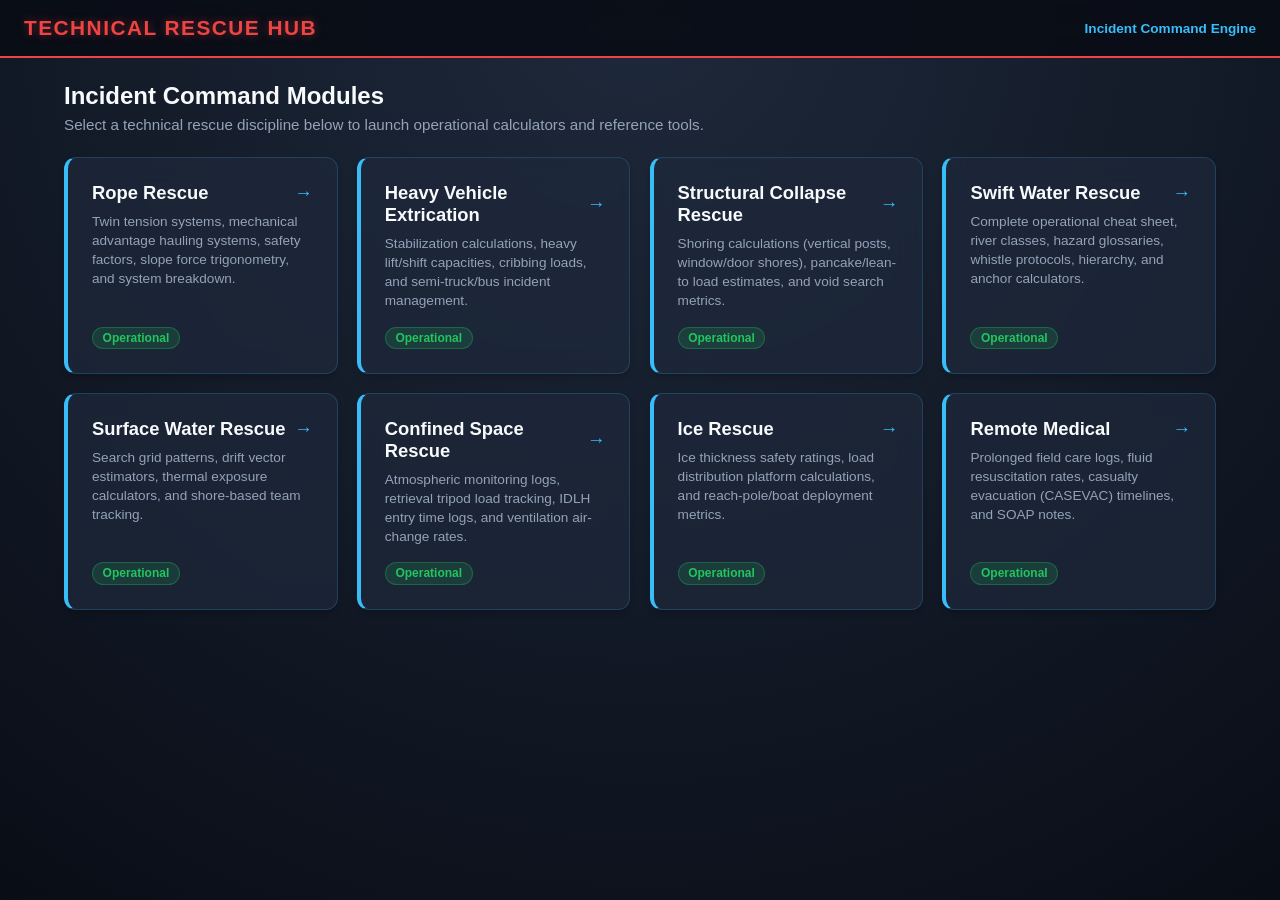
==== commit 1fca3acd: "Refactor styles and layout for rescue command hub Updated styles and structure for improved UI/UX in" ====
--- a/index.html
+++ b/index.html
@@ -6,9 +6,10 @@
     <title>Technical Rescue Command Hub & Aid</title>
     <style>
         :root {
-            --bg-main: #0f172a;
-            --panel-bg: #1e293b;
-            --accent-red: #d9381e;
+            --bg-main: #090d16;
+            --panel-bg: rgba(30, 41, 59, 0.75);
+            --panel-border: rgba(56, 189, 248, 0.2);
+            --accent-red: #ef4444;
             --accent-cyan: #38bdf8;
             --accent-green: #22c55e;
             --accent-yellow: #eab308;
@@ -17,68 +18,74 @@
             --border-color: #334155;
         }
         * { box-sizing: border-box; margin: 0; padding: 0; font-family: 'Segoe UI', Tahoma, Geneva, Verdana, sans-serif; }
-        body { background-color: var(--bg-main); color: var(--text-main); display: flex; flex-direction: column; min-height: 100vh; }
+        body { background: radial-gradient(circle at top, #1e293b 0%, #090d16 100%); color: var(--text-main); display: flex; flex-direction: column; min-height: 100vh; }
         
-        header { background-color: #090d16; border-bottom: 3px solid var(--accent-red); padding: 1rem 1.5rem; display: flex; justify-content: space-between; align-items: center; }
-        header h1 { font-size: 1.4rem; color: var(--accent-red); text-transform: uppercase; letter-spacing: 1px; cursor: pointer; }
+        header { background-color: rgba(9, 13, 22, 0.9); backdrop-filter: blur(10px); border-bottom: 2px solid var(--accent-red); padding: 1rem 1.5rem; display: flex; justify-content: space-between; align-items: center; position: sticky; top: 0; z-index: 100; }
+        header h1 { font-size: 1.3rem; color: var(--accent-red); text-transform: uppercase; letter-spacing: 1.5px; cursor: pointer; text-shadow: 0 0 10px rgba(239, 68, 68, 0.4); }
         .header-nav { display: flex; align-items: center; gap: 1rem; }
-        .hub-back-btn { background-color: var(--panel-bg); color: var(--accent-cyan); border: 1px solid var(--border-color); padding: 0.4rem 0.8rem; border-radius: 4px; font-size: 0.85rem; font-weight: bold; cursor: pointer; display: none; }
-        .hub-back-btn:hover { background-color: var(--accent-cyan); color: #090d16; }
-
-        .screen-tabs { display: none; background-color: var(--panel-bg); border-bottom: 1px solid var(--border-color); }
-        .tab-btn { flex: 1; padding: 0.8rem; background: none; border: none; color: var(--text-muted); font-weight: bold; cursor: pointer; border-bottom: 3px solid transparent; transition: all 0.2s; }
-        .tab-btn.active { color: var(--accent-cyan); border-bottom: 3px solid var(--accent-cyan); background-color: rgba(56, 189, 248, 0.05); }
+        .hub-back-btn { background-color: rgba(56, 189, 248, 0.1); color: var(--accent-cyan); border: 1px solid var(--accent-cyan); padding: 0.4rem 0.8rem; border-radius: 6px; font-size: 0.85rem; font-weight: bold; cursor: pointer; display: none; transition: all 0.2s; }
+        .hub-back-btn:hover { background-color: var(--accent-cyan); color: #090d16; box-shadow: 0 0 15px rgba(56, 189, 248, 0.4); }
+
+        .screen-tabs { display: none; background-color: rgba(15, 23, 42, 0.8); border-bottom: 1px solid var(--border-color); backdrop-filter: blur(5px); }
+        .tab-btn { flex: 1; padding: 0.8rem; background: none; border: none; color: var(--text-muted); font-weight: bold; cursor: pointer; border-bottom: 3px solid transparent; transition: all 0.2s; font-size: 0.9rem; }
+        .tab-btn.active { color: var(--accent-cyan); border-bottom: 3px solid var(--accent-cyan); background-color: rgba(56, 189, 248, 0.08); text-shadow: 0 0 8px rgba(56, 189, 248, 0.3); }
 
         main { flex: 1; padding: 1.5rem; max-width: 1200px; margin: 0 auto; width: 100%; }
-        .screen { display: none; }
+        .screen { display: none; animation: fadeIn 0.3s ease-in-out; }
         .screen.active { display: block; }
 
+        @keyframes fadeIn { from { opacity: 0; transform: translateY(4px); } to { opacity: 1; transform: translateY(0); } }
+
         .hub-grid { display: grid; grid-template-columns: repeat(auto-fit, minmax(260px, 1fr)); gap: 1.2rem; }
-        .hub-card { background-color: var(--panel-bg); border: 1px solid var(--border-color); border-radius: 8px; padding: 1.5rem; cursor: pointer; transition: all 0.2s ease-in-out; display: flex; flex-direction: column; justify-content: space-between; }
-        .hub-card:hover { transform: translateY(-3px); border-color: var(--accent-cyan); background-color: rgba(30, 41, 59, 0.8); box-shadow: 0 10px 20px rgba(0,0,0,0.3); }
-        .hub-card.active-module { border-left: 5px solid var(--accent-cyan); }
+        .hub-card { background: var(--panel-bg); backdrop-filter: blur(12px); border: 1px solid var(--panel-border); border-radius: 12px; padding: 1.5rem; cursor: pointer; transition: all 0.25s ease-in-out; display: flex; flex-direction: column; justify-content: space-between; box-shadow: 0 4px 6px -1px rgba(0, 0, 0, 0.2); }
+        .hub-card:hover { transform: translateY(-4px); border-color: var(--accent-cyan); background: rgba(30, 41, 59, 0.9); box-shadow: 0 10px 25px -5px rgba(56, 189, 248, 0.2); }
+        .hub-card.active-module { border-left: 4px solid var(--accent-cyan); }
         .hub-card h3 { color: var(--text-main); font-size: 1.15rem; margin-bottom: 0.5rem; display: flex; align-items: center; justify-content: space-between; }
         .hub-card p { color: var(--text-muted); font-size: 0.85rem; line-height: 1.4; margin-bottom: 1rem; }
         .hub-badge { font-size: 0.75rem; padding: 0.2rem 0.6rem; border-radius: 12px; font-weight: bold; align-self: flex-start; }
-        .badge-active { background-color: rgba(56, 189, 248, 0.2); color: var(--accent-cyan); }
+        .badge-active { background-color: rgba(34, 197, 94, 0.15); color: var(--accent-green); border: 1px solid rgba(34, 197, 94, 0.3); }
 
         .input-grid { display: grid; grid-template-columns: repeat(auto-fit, minmax(300px, 1fr)); gap: 1.2rem; }
-        .card { background-color: var(--panel-bg); padding: 1.2rem; border-radius: 8px; border: 1px solid var(--border-color); margin-bottom: 1.2rem; }
-        .card h3 { color: var(--accent-cyan); margin-bottom: 0.8rem; font-size: 1.1rem; border-bottom: 1px solid var(--border-color); padding-bottom: 0.4rem; }
+        .card { background: var(--panel-bg); backdrop-filter: blur(12px); padding: 1.3rem; border-radius: 12px; border: 1px solid var(--panel-border); margin-bottom: 1.2rem; box-shadow: 0 4px 6px -1px rgba(0, 0, 0, 0.2); }
+        .card h3 { color: var(--accent-cyan); margin-bottom: 0.8rem; font-size: 1.1rem; border-bottom: 1px solid var(--border-color); padding-bottom: 0.4rem; display: flex; justify-content: space-between; align-items: center; }
         .field { margin-bottom: 1.2rem; }
-        .field label { display: block; font-size: 0.85rem; color: var(--text-muted); margin-bottom: 0.5rem; }
+        .field label { display: block; font-size: 0.85rem; color: var(--text-muted); margin-bottom: 0.5rem; font-weight: 600; }
         .btn-group { display: flex; gap: 0.4rem; flex-wrap: wrap; }
-        .opt-btn { flex: 1; min-width: 70px; padding: 0.6rem 0.4rem; background-color: #090d16; border: 1px solid var(--border-color); color: var(--text-main); border-radius: 4px; font-size: 0.85rem; font-weight: 600; cursor: pointer; text-align: center; transition: all 0.15s ease-in-out; }
-        .opt-btn.active { background-color: var(--accent-cyan); color: #090d16; border-color: var(--accent-cyan); }
+        .opt-btn { flex: 1; min-width: 70px; padding: 0.6rem 0.4rem; background-color: rgba(9, 13, 22, 0.6); border: 1px solid var(--border-color); color: var(--text-main); border-radius: 6px; font-size: 0.85rem; font-weight: 600; cursor: pointer; text-align: center; transition: all 0.15s ease-in-out; }
+        .opt-btn:hover { border-color: var(--accent-cyan); }
+        .opt-btn.active { background-color: var(--accent-cyan); color: #090d16; border-color: var(--accent-cyan); box-shadow: 0 0 10px rgba(56, 189, 248, 0.4); }
         
-        .stepper-control { display: flex; align-items: center; justify-content: space-between; background-color: #090d16; border: 1px solid var(--border-color); border-radius: 4px; padding: 0.3rem; }
-        .step-btn { background-color: var(--panel-bg); color: var(--text-main); border: none; padding: 0.4rem 0.8rem; font-weight: bold; border-radius: 3px; cursor: pointer; }
-        .step-btn:hover { background-color: var(--accent-cyan); color: #090d16; }
+        .stepper-control { display: flex; align-items: center; justify-content: space-between; background-color: rgba(9, 13, 22, 0.6); border: 1px solid var(--border-color); border-radius: 6px; padding: 0.3rem; }
+        .step-btn { background-color: var(--panel-bg); color: var(--text-main); border: 1px solid var(--border-color); padding: 0.4rem 0.9rem; font-weight: bold; border-radius: 4px; cursor: pointer; transition: all 0.1s; }
+        .step-btn:hover { background-color: var(--accent-cyan); color: #090d16; border-color: var(--accent-cyan); }
         .step-value { font-weight: bold; font-size: 1.1rem; color: var(--accent-cyan); }
 
         .summary-grid { display: grid; grid-template-columns: repeat(auto-fit, minmax(220px, 1fr)); gap: 1rem; margin-bottom: 1.5rem; }
-        .metric-card { background-color: var(--panel-bg); padding: 1rem; border-radius: 6px; border-left: 4px solid var(--accent-cyan); }
-        .metric-card.alert { border-left-color: var(--accent-red); background-color: rgba(217, 56, 30, 0.1); }
+        .metric-card { background: var(--panel-bg); backdrop-filter: blur(12px); padding: 1.1rem; border-radius: 10px; border: 1px solid var(--panel-border); border-left: 4px solid var(--accent-cyan); box-shadow: 0 4px 6px -1px rgba(0, 0, 0, 0.2); }
+        .metric-card.alert { border-left-color: var(--accent-red); background: rgba(239, 68, 68, 0.08); border-color: rgba(239, 68, 68, 0.3); }
         .metric-card.good { border-left-color: var(--accent-green); }
-        .metric-title { font-size: 0.8rem; color: var(--text-muted); text-transform: uppercase; }
-        .metric-value { font-size: 1.4rem; font-weight: bold; margin-top: 0.3rem; }
+        .metric-title { font-size: 0.75rem; color: var(--text-muted); text-transform: uppercase; letter-spacing: 0.5px; font-weight: 600; }
+        .metric-value { font-size: 1.4rem; font-weight: bold; margin-top: 0.3rem; text-shadow: 0 0 8px rgba(255,255,255,0.1); }
         .metric-sub { font-size: 0.8rem; color: var(--accent-cyan); margin-top: 0.2rem; }
 
-        .alert-banner { background-color: rgba(217, 56, 30, 0.2); border: 1px solid var(--accent-red); padding: 1rem; border-radius: 6px; margin-bottom: 1.5rem; display: none; }
+        .alert-banner { background: rgba(239, 68, 68, 0.12); border: 1px solid var(--accent-red); padding: 1rem; border-radius: 8px; margin-bottom: 1.5rem; display: none; backdrop-filter: blur(5px); }
         .alert-banner.visible { display: block; }
         .weakest-list { list-style-type: none; margin-top: 0.5rem; }
-        .weakest-item { padding: 0.6rem; margin-bottom: 0.4rem; background-color: #090d16; border-left: 3px solid var(--accent-yellow); border-radius: 4px; font-size: 0.9rem; }
-
-        .canvas-container { background-color: #050811; border: 1px solid var(--border-color); border-radius: 8px; padding: 1rem; display: flex; flex-direction: column; align-items: center; }
-        canvas { background-color: #020408; border-radius: 4px; width: 100%; max-width: 900px; height: 450px; }
+        .weakest-item { padding: 0.7rem; margin-bottom: 0.4rem; background-color: rgba(9, 13, 22, 0.5); border-left: 3px solid var(--accent-yellow); border-radius: 6px; font-size: 0.9rem; border-top: 1px solid rgba(255,255,255,0.03); }
+
+        .canvas-container { background: var(--panel-bg); backdrop-filter: blur(12px); border: 1px solid var(--panel-border); border-radius: 12px; padding: 1rem; display: flex; flex-direction: column; align-items: center; box-shadow: 0 4px 6px -1px rgba(0, 0, 0, 0.2); }
+        canvas { background-color: #03060a; border-radius: 6px; width: 100%; max-width: 900px; height: 450px; border: 1px solid var(--border-color); }
+
+        .action-btn { background: linear-gradient(135deg, var(--accent-cyan), #0284c7); color: #090d16; border: none; padding: 0.7rem 1.2rem; font-weight: bold; border-radius: 6px; cursor: pointer; transition: all 0.2s; font-size: 0.9rem; box-shadow: 0 4px 12px rgba(56, 189, 248, 0.3); }
+        .action-btn:hover { filter: brightness(1.1); transform: translateY(-1px); box-shadow: 0 6px 16px rgba(56, 189, 248, 0.4); }
 
         .cheat-table { width: 100%; border-collapse: collapse; margin-top: 0.5rem; font-size: 0.85rem; }
-        .cheat-table th, .cheat-table td { padding: 0.6rem; border: 1px solid var(--border-color); text-align: left; vertical-align: top; }
-        .cheat-table th { background-color: #090d16; color: var(--accent-cyan); }
+        .cheat-table th, .cheat-table td { padding: 0.7rem; border: 1px solid var(--border-color); text-align: left; vertical-align: top; }
+        .cheat-table th { background-color: rgba(9, 13, 22, 0.8); color: var(--accent-cyan); }
         .glossary-grid { display: grid; grid-template-columns: repeat(auto-fit, minmax(240px, 1fr)); gap: 0.8rem; }
-        .glossary-item { background-color: #090d16; padding: 0.8rem; border-radius: 6px; border: 1px solid var(--border-color); }
-        .glossary-item strong { color: var(--accent-cyan); display: block; margin-bottom: 0.2rem; }
-        .flowchart-step { background-color: #090d16; border-left: 4px solid var(--accent-green); padding: 0.8rem; margin-bottom: 0.5rem; border-radius: 4px; font-size: 0.9rem; }
+        .glossary-item { background-color: rgba(9, 13, 22, 0.5); padding: 0.9rem; border-radius: 8px; border: 1px solid var(--border-color); }
+        .glossary-item strong { color: var(--accent-cyan); display: block; margin-bottom: 0.3rem; }
+        .flowchart-step { background-color: rgba(9, 13, 22, 0.5); border-left: 4px solid var(--accent-green); padding: 0.9rem; margin-bottom: 0.6rem; border-radius: 6px; font-size: 0.9rem; }
         .flowchart-step span { color: var(--accent-green); font-weight: bold; }
         .link-medical { color: var(--accent-cyan); text-decoration: underline; cursor: pointer; font-weight: bold; }
         .link-medical:hover { color: #fff; }
@@ -90,7 +97,7 @@
         <h1 onclick="returnToHub()">Technical Rescue Hub</h1>
         <div class="header-nav">
             <button id="hubBackBtn" class="hub-back-btn" onclick="returnToHub()">← Rescue Hub</button>
-            <span style="font-size: 0.85rem; color: var(--accent-cyan);" id="headerSubtitle">Incident Command Engine</span>
+            <span style="font-size: 0.85rem; color: var(--accent-cyan); font-weight: 600;" id="headerSubtitle">Incident Command Engine</span>
         </div>
     </header>
 
@@ -112,9 +119,9 @@
                 <div class="hub-card active-module" onclick="launchModule('rope')">
                     <div>
                         <h3>Rope Rescue <span style="color: var(--accent-cyan);">→</span></h3>
-                        <p>Twin tension systems, mechanical advantage hauling, safety factors, slope force trigonometry, and system breakdown.</p>
-                    </div>
-                    <span class="hub-badge badge-active">Fully Operational</span>
+                        <p>Twin tension systems, mechanical advantage hauling systems, safety factors, slope force trigonometry, and system breakdown.</p>
+                    </div>
+                    <span class="hub-badge badge-active">Operational</span>
                 </div>
 
                 <div class="hub-card active-module" onclick="launchModule('extrication')">
@@ -122,7 +129,7 @@
                         <h3>Heavy Vehicle Extrication <span style="color: var(--accent-cyan);">→</span></h3>
                         <p>Stabilization calculations, heavy lift/shift capacities, cribbing loads, and semi-truck/bus incident management.</p>
                     </div>
-                    <span class="hub-badge badge-active">Fully Operational</span>
+                    <span class="hub-badge badge-active">Operational</span>
                 </div>
 
                 <div class="hub-card active-module" onclick="launchModule('collapse')">
@@ -130,7 +137,7 @@
                         <h3>Structural Collapse Rescue <span style="color: var(--accent-cyan);">→</span></h3>
                         <p>Shoring calculations (vertical posts, window/door shores), pancake/lean-to load estimates, and void search metrics.</p>
                     </div>
-                    <span class="hub-badge badge-active">Fully Operational</span>
+                    <span class="hub-badge badge-active">Operational</span>
                 </div>
 
                 <div class="hub-card active-module" onclick="launchModule('swiftwater')">
@@ -138,7 +145,7 @@
                         <h3>Swift Water Rescue <span style="color: var(--accent-cyan);">→</span></h3>
                         <p>Complete operational cheat sheet, river classes, hazard glossaries, whistle protocols, hierarchy, and anchor calculators.</p>
                     </div>
-                    <span class="hub-badge badge-active">Fully Operational</span>
+                    <span class="hub-badge badge-active">Operational</span>
                 </div>
 
                 <div class="hub-card active-module" onclick="launchModule('surfacewater')">
@@ -146,7 +153,7 @@
                         <h3>Surface Water Rescue <span style="color: var(--accent-cyan);">→</span></h3>
                         <p>Search grid patterns, drift vector estimators, thermal exposure calculators, and shore-based team tracking.</p>
                     </div>
-                    <span class="hub-badge badge-active">Fully Operational</span>
+                    <span class="hub-badge badge-active">Operational</span>
                 </div>
 
                 <div class="hub-card active-module" onclick="launchModule('confined')">
@@ -154,7 +161,7 @@
                         <h3>Confined Space Rescue <span style="color: var(--accent-cyan);">→</span></h3>
                         <p>Atmospheric monitoring logs, retrieval tripod load tracking, IDLH entry time logs, and ventilation air-change rates.</p>
                     </div>
-                    <span class="hub-badge badge-active">Fully Operational</span>
+                    <span class="hub-badge badge-active">Operational</span>
                 </div>
 
                 <div class="hub-card active-module" onclick="launchModule('ice')">
@@ -162,7 +169,7 @@
                         <h3>Ice Rescue <span style="color: var(--accent-cyan);">→</span></h3>
                         <p>Ice thickness safety ratings, load distribution platform calculations, and reach-pole/boat deployment metrics.</p>
                     </div>
-                    <span class="hub-badge badge-active">Fully Operational</span>
+                    <span class="hub-badge badge-active">Operational</span>
                 </div>
 
                 <div class="hub-card active-module" onclick="launchModule('medical')">
@@ -170,7 +177,7 @@
                         <h3>Remote Medical <span style="color: var(--accent-cyan);">→</span></h3>
                         <p>Prolonged field care logs, fluid resuscitation rates, casualty evacuation (CASEVAC) timelines, and SOAP notes.</p>
                     </div>
-                    <span class="hub-badge badge-active">Fully Operational</span>
+                    <span class="hub-badge badge-active">Operational</span>
                 </div>
             </div>
         </section>
@@ -188,7 +195,15 @@
                         </div>
                     </div>
                     <div class="field">
-                        <label>Rope Type & Diameter</label>
+                        <label>Mechanical Advantage (MA)</label>
+                        <div class="btn-group" data-key="maSystem">
+                            <button class="opt-btn active" onclick="selectOption(this, 'maSystem', 1)">1:1 (Direct)</button>
+                            <button class="opt-btn" onclick="selectOption(this, 'maSystem', 3)">3:1 (Z-Rig)</button>
+                            <button class="opt-btn" onclick="selectOption(this, 'maSystem', 4)">4:1 (Piggyback)</button>
+                        </div>
+                    </div>
+                    <div class="field">
+                        <label>Rope Type</label>
                         <div class="btn-group" data-key="ropeType">
                             <button class="opt-btn active" onclick="selectOption(this, 'ropeType', 'static')">Static</button>
                             <button class="opt-btn" onclick="selectOption(this, 'ropeType', 'dynamic')">Dynamic</button>
@@ -199,13 +214,6 @@
                         <div class="btn-group" data-key="ropeDiameter">
                             <button class="opt-btn" onclick="selectOption(this, 'ropeDiameter', 11)">11mm (T)</button>
                             <button class="opt-btn active" onclick="selectOption(this, 'ropeDiameter', 12.5)">12.5mm (G)</button>
-                        </div>
-                    </div>
-                    <div class="field">
-                        <label>High Directional</label>
-                        <div class="btn-group" data-key="highDir">
-                            <button class="opt-btn active" onclick="selectOption(this, 'highDir', 'vortex')">Arizona Vortex</button>
-                            <button class="opt-btn" onclick="selectOption(this, 'highDir', 'other')">Other High Dir.</button>
                         </div>
                     </div>
                 </div>
@@ -304,6 +312,11 @@
                     <div class="metric-sub">Target: 10:1 Minimum</div>
                 </div>
             </div>
+            
+            <div style="display: flex; justify-content: flex-end; margin-bottom: 1.2rem;">
+                <button class="action-btn" onclick="exportIncidentReport()">📋 Export Incident Report Summary</button>
+            </div>
+
             <div class="card" style="margin-bottom: 1.2rem;">
                 <h3>Top 3 Weakest System Components (NFPA G/T Ratings)</h3>
                 <ul id="weakestGearList" class="weakest-list"></ul>
@@ -572,7 +585,7 @@
 
     <script>
         const state = {
-            riggingStrategy: 'tts', ropeType: 'static', ropeDiameter: 12.5, 
+            riggingStrategy: 'tts', maSystem: 1, ropeType: 'static', ropeDiameter: 12.5, 
             highDir: 'vortex', useLitter: true, numPatients: 1, 
             numRescuers: 1, haulTeam: 4, avgWeight: 220, angle: 90, anchorType: 'tree'
         }; 
@@ -681,11 +694,14 @@
             const totalWeightKn = totalWeightLbs * 0.00444822; 
             const rad = state.angle * (Math.PI / 180); 
             const slopeForceLbs = totalWeightLbs * Math.sin(rad); 
-            const slopeForceKg = slopeForceLbs * 0.453592; 
-            const slopeForceKn = slopeForceLbs * 0.00444822; 
             
             const effectiveLoadPerLine = state.riggingStrategy === 'tts' ? slopeForceLbs / 2 : slopeForceLbs; 
-            const haulEffortLbs = state.haulTeam > 0 ? effectiveLoadPerLine / (state.haulTeam * 1.5) : effectiveLoadPerLine; 
+            
+            // Haul effort factoring in MA and ~10% friction loss per sheave
+            const efficiency = Math.pow(0.9, state.maSystem > 1 ? state.maSystem : 0);
+            const grossHaulForce = effectiveLoadPerLine / (state.maSystem * efficiency);
+            const haulEffortLbs = state.haulTeam > 0 ? grossHaulForce / state.haulTeam : grossHaulForce; 
+            
             const haulEffortKg = haulEffortLbs * 0.453592; 
             const haulEffortKn = haulEffortLbs * 0.00444822; 
             const ropeMbsLbs = (state.ropeDiameter >= 12.5) ? 9000 : 6000; 
@@ -739,12 +755,44 @@
             if (breakdownText) {
                 breakdownText.innerHTML = `
                     <strong>Strategy:</strong> ${state.riggingStrategy === 'tts' ? 'Twin Tension System (Shared Load)' : 'Main & Belay System'}<br/>
+                    <strong>Mechanical Advantage:</strong> ${state.maSystem}:1 System (${state.maSystem > 1 ? 'Pulley friction accounted for' : 'Direct pull'})<br/>
                     <strong>Basket / Litter:</strong> ${state.useLitter ? 'Included Metal Basket (+30 lbs)' : 'Not included'}<br/>
                     <strong>Slope Angle Multiplier:</strong> sin(${state.angle}°) = ${Math.sin(rad).toFixed(2)}<br/>
                     <strong>Haul Team Status:</strong> ${state.haulTeam} Haulers active on scene.
                 `; 
             }
         } 
+
+        function exportIncidentReport() {
+            const personnelWeight = (state.numPatients + state.numRescuers) * state.avgWeight;
+            const litterWeight = state.useLitter ? 30 : 0;
+            const totalWeightLbs = personnelWeight + litterWeight;
+            const rad = state.angle * (Math.PI / 180);
+            const slopeForceLbs = totalWeightLbs * Math.sin(rad);
+            const effectiveLoadPerLine = state.riggingStrategy === 'tts' ? slopeForceLbs / 2 : slopeForceLbs;
+            const ropeMbsLbs = (state.ropeDiameter >= 12.5) ? 9000 : 6000;
+            const safetyFactor = (ropeMbsLbs / effectiveLoadPerLine).toFixed(1);
+
+            const report = `=== TECHNICAL RESCUE INCIDENT REPORT ===
+Timestamp: ${new Date().toLocaleString()}
+Strategy: ${state.riggingStrategy.toUpperCase()} (${state.maSystem}:1 MA)
+Rope Spec: ${state.ropeDiameter}mm ${state.ropeType}
+Slope Angle: ${state.angle}°
+Total Suspended Mass: ${totalWeightLbs} lbs (${(totalWeightLbs * 0.453592).toFixed(0)} kg)
+Calculated Line Load: ${effectiveLoadPerLine.toFixed(0)} lbs per line
+System Safety Factor: ${safetyFactor}:1
+Anchor Type: ${state.anchorType.toUpperCase()}
+Haul Team Size: ${state.haulTeam} Rescuers
+=============================================`;
+
+            const blob = new Blob([report], { type: 'text/plain' });
+            const url = URL.createObjectURL(blob);
+            const a = document.createElement('a');
+            a.href = url;
+            a.download = `Rescue_Incident_Report_${Date.now()}.txt`;
+            a.click();
+            URL.revokeObjectURL(url);
+        }
 
         function drawDiagram() {
             const canvas = document.getElementById('diagramCanvas'); 
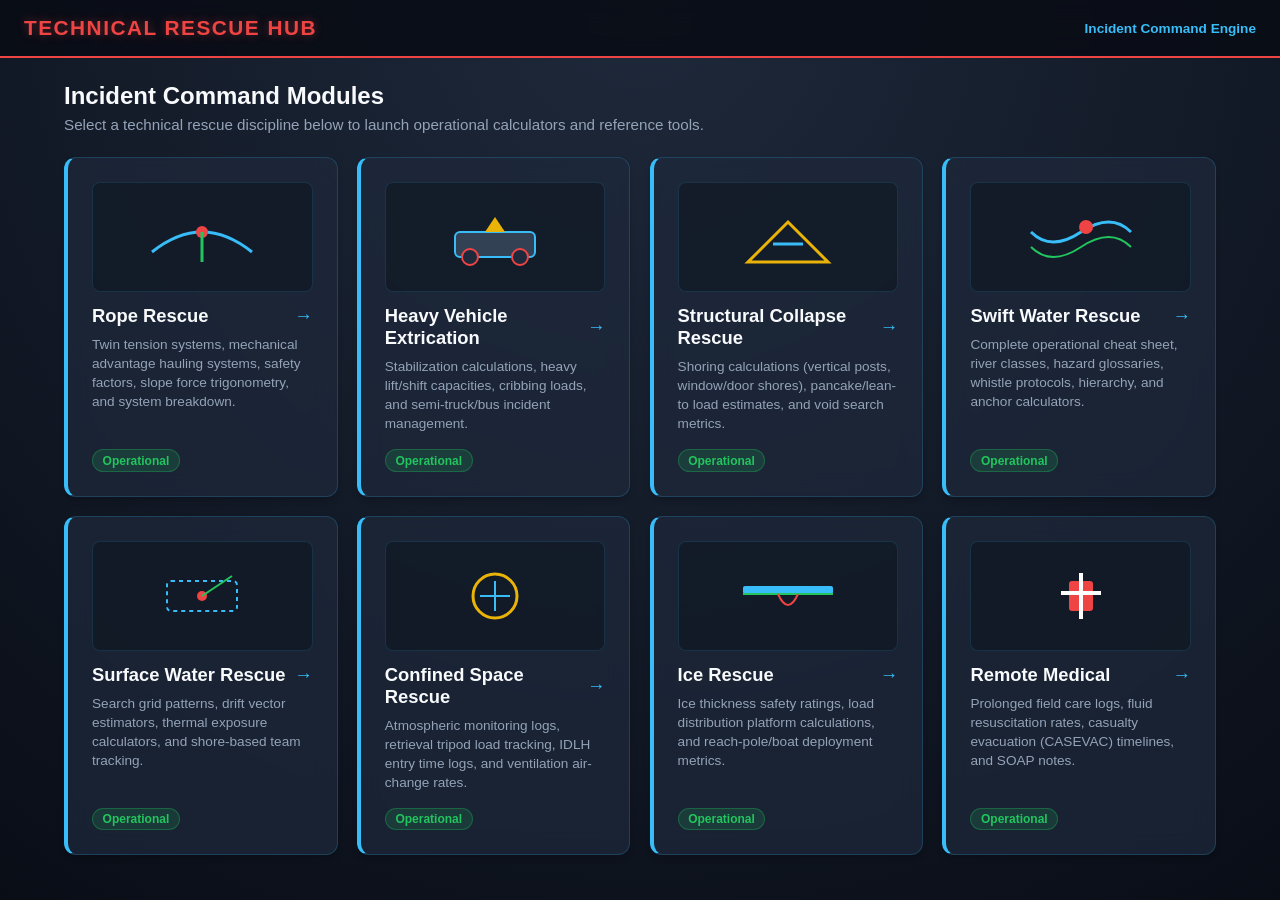
==== commit 05dde6f2: "Refactor HTML structure and update module details Updated various module titles and added resource l" ====
--- a/index.html
+++ b/index.html
@@ -89,6 +89,10 @@
         .flowchart-step span { color: var(--accent-green); font-weight: bold; }
         .link-medical { color: var(--accent-cyan); text-decoration: underline; cursor: pointer; font-weight: bold; }
         .link-medical:hover { color: #fff; }
+        .resource-link { color: var(--accent-cyan); text-decoration: none; font-weight: 600; display: inline-flex; align-items: center; gap: 4px; }
+        .resource-link:hover { text-decoration: underline; }
+
+        .module-svg { width: 100%; height: 110px; background: rgba(9, 13, 22, 0.4); border-radius: 8px; margin-bottom: 0.8rem; border: 1px solid rgba(56, 189, 248, 0.15); display: flex; align-items: center; justify-content: center; }
     </style>
 </head>
 <body>
@@ -118,6 +122,13 @@
             <div class="hub-grid">
                 <div class="hub-card active-module" onclick="launchModule('rope')">
                     <div>
+                        <div class="module-svg">
+                            <svg width="120" height="70" viewBox="0 0 120 70">
+                                <path d="M10 50 Q 60 10 110 50" stroke="#38bdf8" stroke-width="3" fill="none"/>
+                                <circle cx="60" cy="30" r="6" fill="#ef4444"/>
+                                <line x1="60" y1="30" x2="60" y2="60" stroke="#22c55e" stroke-width="3"/>
+                            </svg>
+                        </div>
                         <h3>Rope Rescue <span style="color: var(--accent-cyan);">→</span></h3>
                         <p>Twin tension systems, mechanical advantage hauling systems, safety factors, slope force trigonometry, and system breakdown.</p>
                     </div>
@@ -126,6 +137,14 @@
 
                 <div class="hub-card active-module" onclick="launchModule('extrication')">
                     <div>
+                        <div class="module-svg">
+                            <svg width="120" height="70" viewBox="0 0 120 70">
+                                <rect x="20" y="30" width="80" height="25" rx="5" fill="#334155" stroke="#38bdf8" stroke-width="2"/>
+                                <circle cx="35" cy="55" r="8" fill="#1e293b" stroke="#ef4444" stroke-width="2"/>
+                                <circle cx="85" cy="55" r="8" fill="#1e293b" stroke="#ef4444" stroke-width="2"/>
+                                <polygon points="50,30 70,30 60,15" fill="#eab308"/>
+                            </svg>
+                        </div>
                         <h3>Heavy Vehicle Extrication <span style="color: var(--accent-cyan);">→</span></h3>
                         <p>Stabilization calculations, heavy lift/shift capacities, cribbing loads, and semi-truck/bus incident management.</p>
                     </div>
@@ -134,6 +153,12 @@
 
                 <div class="hub-card active-module" onclick="launchModule('collapse')">
                     <div>
+                        <div class="module-svg">
+                            <svg width="120" height="70" viewBox="0 0 120 70">
+                                <polygon points="20,60 100,60 60,20" fill="none" stroke="#eab308" stroke-width="3"/>
+                                <line x1="45" y1="42" x2="75" y2="42" stroke="#38bdf8" stroke-width="3"/>
+                            </svg>
+                        </div>
                         <h3>Structural Collapse Rescue <span style="color: var(--accent-cyan);">→</span></h3>
                         <p>Shoring calculations (vertical posts, window/door shores), pancake/lean-to load estimates, and void search metrics.</p>
                     </div>
@@ -142,6 +167,13 @@
 
                 <div class="hub-card active-module" onclick="launchModule('swiftwater')">
                     <div>
+                        <div class="module-svg">
+                            <svg width="120" height="70" viewBox="0 0 120 70">
+                                <path d="M10 30 Q 30 50 60 30 T 110 30" stroke="#38bdf8" stroke-width="3" fill="none"/>
+                                <path d="M10 45 Q 30 65 60 45 T 110 45" stroke="#22c55e" stroke-width="2" fill="none"/>
+                                <circle cx="65" cy="25" r="7" fill="#ef4444"/>
+                            </svg>
+                        </div>
                         <h3>Swift Water Rescue <span style="color: var(--accent-cyan);">→</span></h3>
                         <p>Complete operational cheat sheet, river classes, hazard glossaries, whistle protocols, hierarchy, and anchor calculators.</p>
                     </div>
@@ -150,6 +182,13 @@
 
                 <div class="hub-card active-module" onclick="launchModule('surfacewater')">
                     <div>
+                        <div class="module-svg">
+                            <svg width="120" height="70" viewBox="0 0 120 70">
+                                <rect x="25" y="20" width="70" height="30" rx="4" fill="none" stroke="#38bdf8" stroke-width="2" stroke-dasharray="4"/>
+                                <circle cx="60" cy="35" r="5" fill="#ef4444"/>
+                                <line x1="60" y1="35" x2="90" y2="15" stroke="#22c55e" stroke-width="2"/>
+                            </svg>
+                        </div>
                         <h3>Surface Water Rescue <span style="color: var(--accent-cyan);">→</span></h3>
                         <p>Search grid patterns, drift vector estimators, thermal exposure calculators, and shore-based team tracking.</p>
                     </div>
@@ -158,6 +197,13 @@
 
                 <div class="hub-card active-module" onclick="launchModule('confined')">
                     <div>
+                        <div class="module-svg">
+                            <svg width="120" height="70" viewBox="0 0 120 70">
+                                <circle cx="60" cy="35" r="22" fill="none" stroke="#eab308" stroke-width="3"/>
+                                <line x1="45" y1="35" x2="75" y2="35" stroke="#38bdf8" stroke-width="2"/>
+                                <line x1="60" y1="20" x2="60" y2="50" stroke="#38bdf8" stroke-width="2"/>
+                            </svg>
+                        </div>
                         <h3>Confined Space Rescue <span style="color: var(--accent-cyan);">→</span></h3>
                         <p>Atmospheric monitoring logs, retrieval tripod load tracking, IDLH entry time logs, and ventilation air-change rates.</p>
                     </div>
@@ -166,6 +212,13 @@
 
                 <div class="hub-card active-module" onclick="launchModule('ice')">
                     <div>
+                        <div class="module-svg">
+                            <svg width="120" height="70" viewBox="0 0 120 70">
+                                <rect x="15" y="25" width="90" height="8" fill="#38bdf8" rx="2"/>
+                                <line x1="15" y1="33" x2="105" y2="33" stroke="#22c55e" stroke-width="2"/>
+                                <path d="M 50 33 Q 60 55 70 33" stroke="#ef4444" stroke-width="2" fill="none"/>
+                            </svg>
+                        </div>
                         <h3>Ice Rescue <span style="color: var(--accent-cyan);">→</span></h3>
                         <p>Ice thickness safety ratings, load distribution platform calculations, and reach-pole/boat deployment metrics.</p>
                     </div>
@@ -174,6 +227,13 @@
 
                 <div class="hub-card active-module" onclick="launchModule('medical')">
                     <div>
+                        <div class="module-svg">
+                            <svg width="120" height="70" viewBox="0 0 120 70">
+                                <rect x="48" y="20" width="24" height="30" rx="3" fill="#ef4444"/>
+                                <line x1="40" y1="32" x2="80" y2="32" stroke="#fff" stroke-width="4"/>
+                                <line x1="60" y1="12" x2="60" y2="58" stroke="#fff" stroke-width="4"/>
+                            </svg>
+                        </div>
                         <h3>Remote Medical <span style="color: var(--accent-cyan);">→</span></h3>
                         <p>Prolonged field care logs, fluid resuscitation rates, casualty evacuation (CASEVAC) timelines, and SOAP notes.</p>
                     </div>
@@ -453,13 +513,11 @@
             </div>
 
             <div class="card">
-                <h3>Key NFPA Standards for Swift Water Rescue</h3>
+                <h3>Key NFPA Standards & Resources</h3>
                 <ul class="weakest-list">
-                    <li class="weakest-item"><strong>NFPA 1006:</strong> Standard for Technical Rescuer Professional Qualifications.</li>
-                    <li class="weakest-item"><strong>NFPA 1670:</strong> Standard for Operations and Training for Technical Search and Rescue Incidents.</li>
-                    <li class="weakest-item"><strong>NFPA 1620:</strong> Standard for Pre-Incident Planning.</li>
-                    <li class="weakest-item"><strong>NFPA 1500:</strong> Standard on Occupational Safety, Health, and Wellness Program.</li>
-                    <li class="weakest-item"><strong>NFPA 1952:</strong> Standard on Protective Ensembles for Water Rescues.</li>
+                    <li class="weakest-item"><strong>NFPA 1006:</strong> <a class="resource-link" href="https://www.nfpa.org/codes-and-standards/all-codes-and-standards/list-of-codes-and-standards/detail?code=1006" target="_blank">Standard for Technical Rescuer Professional Qualifications ↗</a></li>
+                    <li class="weakest-item"><strong>NFPA 1670:</strong> <a class="resource-link" href="https://www.nfpa.org/codes-and-standards/all-codes-and-standards/list-of-codes-and-standards/detail?code=1670" target="_blank">Standard for Operations and Training for Technical Search and Rescue Incidents ↗</a></li>
+                    <li class="weakest-item"><strong>FEMA US&R:</strong> <a class="resource-link" href="https://www.fema.gov/emergency-managers/national-preparedness/urban-search-rescue" target="_blank">Urban Search and Rescue Framework ↗</a></li>
                 </ul>
             </div>
         </section>
@@ -535,7 +593,7 @@
         <!-- SCREEN: CONFINED SPACE RESCUE -->
         <section id="screen-confined" class="screen">
             <div style="margin-bottom: 1.2rem;">
-                <h2 style="color: var(--accent-cyan); font-size: 1.3rem;">Confined Space Command Hub</h2>
+                <h2 style="color: var(--accent-cyan); font-size: 1.3rem;">Confined Space Rescue Command Hub</h2>
                 <p style="color: var(--text-muted); font-size: 0.9rem;">Atmospheric monitoring limits, retrieval tripods, and ventilation timelines.</p>
             </div>
             <div class="card">
@@ -697,7 +755,6 @@
             
             const effectiveLoadPerLine = state.riggingStrategy === 'tts' ? slopeForceLbs / 2 : slopeForceLbs; 
             
-            // Haul effort factoring in MA and ~10% friction loss per sheave
             const efficiency = Math.pow(0.9, state.maSystem > 1 ? state.maSystem : 0);
             const grossHaulForce = effectiveLoadPerLine / (state.maSystem * efficiency);
             const haulEffortLbs = state.haulTeam > 0 ? grossHaulForce / state.haulTeam : grossHaulForce; 
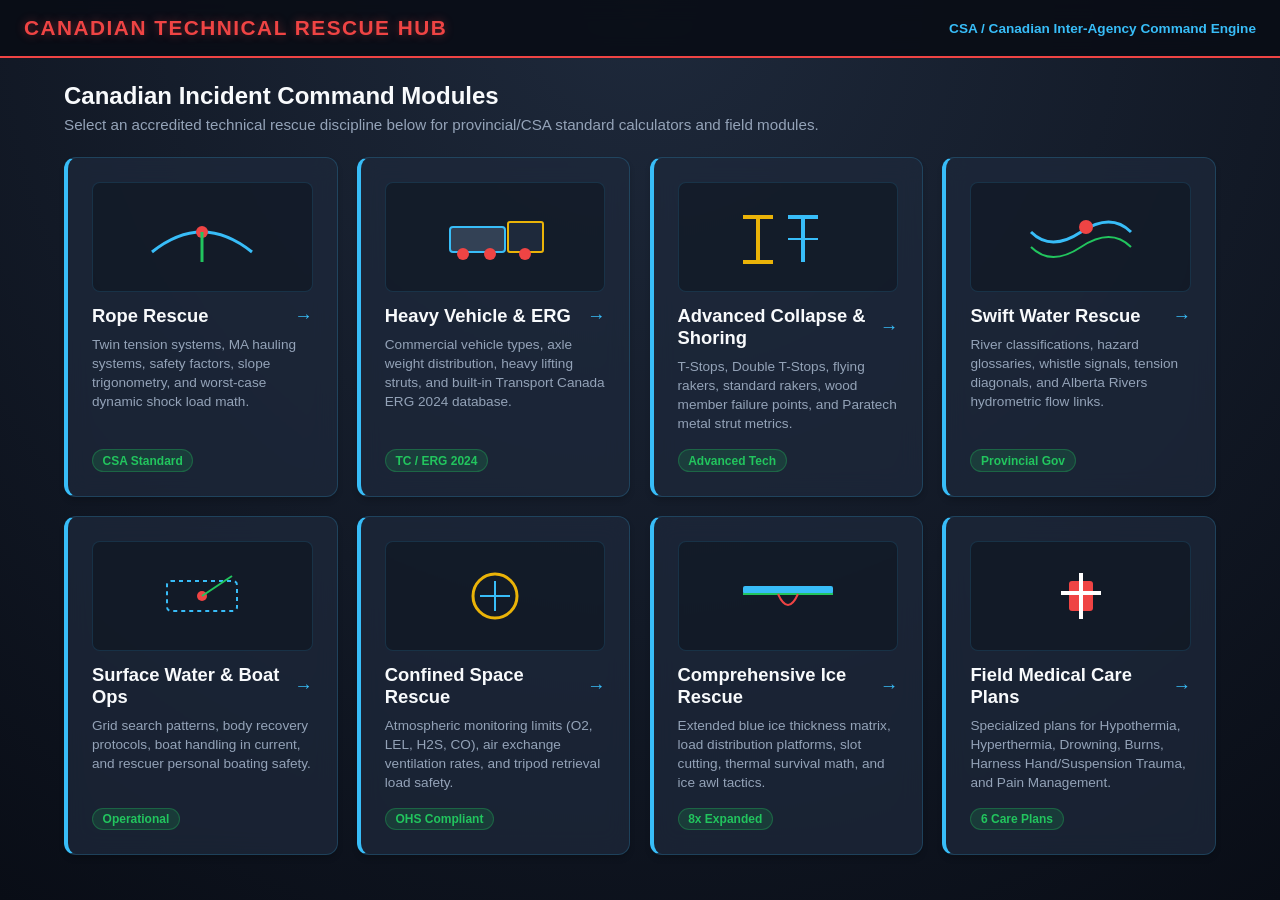
==== commit f4b40ad1: "Update fmt.Println message from 'Hello' to 'Goodbye'" ====
--- a/index.html
+++ b/index.html
@@ -3,7 +3,7 @@
 <head>
     <meta charset="UTF-8">
     <meta name="viewport" content="width=device-width, initial-scale=1.0">
-    <title>Technical Rescue Command Hub & Aid</title>
+    <title>Canadian Technical Rescue Command Hub</title>
     <style>
         :root {
             --bg-main: #090d16;
@@ -87,27 +87,26 @@
         .glossary-item strong { color: var(--accent-cyan); display: block; margin-bottom: 0.3rem; }
         .flowchart-step { background-color: rgba(9, 13, 22, 0.5); border-left: 4px solid var(--accent-green); padding: 0.9rem; margin-bottom: 0.6rem; border-radius: 6px; font-size: 0.9rem; }
         .flowchart-step span { color: var(--accent-green); font-weight: bold; }
-        .link-medical { color: var(--accent-cyan); text-decoration: underline; cursor: pointer; font-weight: bold; }
-        .link-medical:hover { color: #fff; }
         .resource-link { color: var(--accent-cyan); text-decoration: none; font-weight: 600; display: inline-flex; align-items: center; gap: 4px; }
         .resource-link:hover { text-decoration: underline; }
 
         .module-svg { width: 100%; height: 110px; background: rgba(9, 13, 22, 0.4); border-radius: 8px; margin-bottom: 0.8rem; border: 1px solid rgba(56, 189, 248, 0.15); display: flex; align-items: center; justify-content: center; }
+        .search-input { width: 100%; padding: 0.6rem; background: rgba(9, 13, 22, 0.8); border: 1px solid var(--border-color); color: var(--text-main); border-radius: 6px; font-size: 0.9rem; margin-bottom: 0.8rem; }
     </style>
 </head>
 <body>
 
     <header>
-        <h1 onclick="returnToHub()">Technical Rescue Hub</h1>
+        <h1 onclick="returnToHub()">Canadian Technical Rescue Hub</h1>
         <div class="header-nav">
             <button id="hubBackBtn" class="hub-back-btn" onclick="returnToHub()">← Rescue Hub</button>
-            <span style="font-size: 0.85rem; color: var(--accent-cyan); font-weight: 600;" id="headerSubtitle">Incident Command Engine</span>
+            <span style="font-size: 0.85rem; color: var(--accent-cyan); font-weight: 600;" id="headerSubtitle">CSA / Canadian Inter-Agency Command Engine</span>
         </div>
     </header>
 
     <nav id="ropeNavTabs" class="screen-tabs">
         <button class="tab-btn active" onclick="switchRopeTab('screen-inputs', event)">1. Operations & Inputs</button>
-        <button class="tab-btn" onclick="switchRopeTab('screen-analysis', event)">2. Load Analysis & Safety</button>
+        <button class="tab-btn" onclick="switchRopeTab('screen-analysis', event)">2. Load & Shock Margin</button>
         <button class="tab-btn" onclick="switchRopeTab('screen-diagram', event)">3. Lay Diagram</button>
     </nav>
 
@@ -115,8 +114,8 @@
         <!-- LANDING PAGE / RESCUE HUB -->
         <section id="screen-home" class="screen active">
             <div style="margin-bottom: 1.5rem;">
-                <h2 style="color: var(--text-main); font-size: 1.5rem; margin-bottom: 0.4rem;">Incident Command Modules</h2>
-                <p style="color: var(--text-muted); font-size: 0.95rem;">Select a technical rescue discipline below to launch operational calculators and reference tools.</p>
+                <h2 style="color: var(--text-main); font-size: 1.5rem; margin-bottom: 0.4rem;">Canadian Incident Command Modules</h2>
+                <p style="color: var(--text-muted); font-size: 0.95rem;">Select an accredited technical rescue discipline below for provincial/CSA standard calculators and field modules.</p>
             </div>
             
             <div class="hub-grid">
@@ -130,39 +129,42 @@
                             </svg>
                         </div>
                         <h3>Rope Rescue <span style="color: var(--accent-cyan);">→</span></h3>
-                        <p>Twin tension systems, mechanical advantage hauling systems, safety factors, slope force trigonometry, and system breakdown.</p>
-                    </div>
-                    <span class="hub-badge badge-active">Operational</span>
+                        <p>Twin tension systems, MA hauling systems, safety factors, slope trigonometry, and worst-case dynamic shock load math.</p>
+                    </div>
+                    <span class="hub-badge badge-active">CSA Standard</span>
                 </div>
 
                 <div class="hub-card active-module" onclick="launchModule('extrication')">
                     <div>
                         <div class="module-svg">
                             <svg width="120" height="70" viewBox="0 0 120 70">
-                                <rect x="20" y="30" width="80" height="25" rx="5" fill="#334155" stroke="#38bdf8" stroke-width="2"/>
-                                <circle cx="35" cy="55" r="8" fill="#1e293b" stroke="#ef4444" stroke-width="2"/>
-                                <circle cx="85" cy="55" r="8" fill="#1e293b" stroke="#ef4444" stroke-width="2"/>
-                                <polygon points="50,30 70,30 60,15" fill="#eab308"/>
+                                <rect x="15" y="25" width="55" height="25" rx="3" fill="#334155" stroke="#38bdf8" stroke-width="2"/>
+                                <rect x="73" y="20" width="35" height="30" rx="2" fill="#1e293b" stroke="#eab308" stroke-width="2"/>
+                                <circle cx="28" cy="52" r="6" fill="#ef4444"/><circle cx="55" cy="52" r="6" fill="#ef4444"/><circle cx="90" cy="52" r="6" fill="#ef4444"/>
                             </svg>
                         </div>
-                        <h3>Heavy Vehicle Extrication <span style="color: var(--accent-cyan);">→</span></h3>
-                        <p>Stabilization calculations, heavy lift/shift capacities, cribbing loads, and semi-truck/bus incident management.</p>
-                    </div>
-                    <span class="hub-badge badge-active">Operational</span>
+                        <h3>Heavy Vehicle & ERG <span style="color: var(--accent-cyan);">→</span></h3>
+                        <p>Commercial vehicle types, axle weight distribution, heavy lifting struts, and built-in Transport Canada ERG 2024 database.</p>
+                    </div>
+                    <span class="hub-badge badge-active">TC / ERG 2024</span>
                 </div>
 
                 <div class="hub-card active-module" onclick="launchModule('collapse')">
                     <div>
                         <div class="module-svg">
                             <svg width="120" height="70" viewBox="0 0 120 70">
-                                <polygon points="20,60 100,60 60,20" fill="none" stroke="#eab308" stroke-width="3"/>
-                                <line x1="45" y1="42" x2="75" y2="42" stroke="#38bdf8" stroke-width="3"/>
+                                <line x1="30" y1="15" x2="30" y2="60" stroke="#eab308" stroke-width="4"/>
+                                <line x1="15" y1="15" x2="45" y2="15" stroke="#eab308" stroke-width="4"/>
+                                <line x1="15" y1="60" x2="45" y2="60" stroke="#eab308" stroke-width="4"/>
+                                <line x1="75" y1="15" x2="75" y2="60" stroke="#38bdf8" stroke-width="4"/>
+                                <line x1="60" y1="15" x2="90" y2="15" stroke="#38bdf8" stroke-width="4"/>
+                                <line x1="60" y1="37" x2="90" y2="37" stroke="#38bdf8" stroke-width="2"/>
                             </svg>
                         </div>
-                        <h3>Structural Collapse Rescue <span style="color: var(--accent-cyan);">→</span></h3>
-                        <p>Shoring calculations (vertical posts, window/door shores), pancake/lean-to load estimates, and void search metrics.</p>
-                    </div>
-                    <span class="hub-badge badge-active">Operational</span>
+                        <h3>Advanced Collapse & Shoring <span style="color: var(--accent-cyan);">→</span></h3>
+                        <p>T-Stops, Double T-Stops, flying rakers, standard rakers, wood member failure points, and Paratech metal strut metrics.</p>
+                    </div>
+                    <span class="hub-badge badge-active">Advanced Tech</span>
                 </div>
 
                 <div class="hub-card active-module" onclick="launchModule('swiftwater')">
@@ -175,9 +177,9 @@
                             </svg>
                         </div>
                         <h3>Swift Water Rescue <span style="color: var(--accent-cyan);">→</span></h3>
-                        <p>Complete operational cheat sheet, river classes, hazard glossaries, whistle protocols, hierarchy, and anchor calculators.</p>
-                    </div>
-                    <span class="hub-badge badge-active">Operational</span>
+                        <p>River classifications, hazard glossaries, whistle signals, tension diagonals, and Alberta Rivers hydrometric flow links.</p>
+                    </div>
+                    <span class="hub-badge badge-active">Provincial Gov</span>
                 </div>
 
                 <div class="hub-card active-module" onclick="launchModule('surfacewater')">
@@ -189,8 +191,8 @@
                                 <line x1="60" y1="35" x2="90" y2="15" stroke="#22c55e" stroke-width="2"/>
                             </svg>
                         </div>
-                        <h3>Surface Water Rescue <span style="color: var(--accent-cyan);">→</span></h3>
-                        <p>Search grid patterns, drift vector estimators, thermal exposure calculators, and shore-based team tracking.</p>
+                        <h3>Surface Water & Boat Ops <span style="color: var(--accent-cyan);">→</span></h3>
+                        <p>Grid search patterns, body recovery protocols, boat handling in current, and rescuer personal boating safety.</p>
                     </div>
                     <span class="hub-badge badge-active">Operational</span>
                 </div>
@@ -205,9 +207,9 @@
                             </svg>
                         </div>
                         <h3>Confined Space Rescue <span style="color: var(--accent-cyan);">→</span></h3>
-                        <p>Atmospheric monitoring logs, retrieval tripod load tracking, IDLH entry time logs, and ventilation air-change rates.</p>
-                    </div>
-                    <span class="hub-badge badge-active">Operational</span>
+                        <p>Atmospheric monitoring limits (O2, LEL, H2S, CO), air exchange ventilation rates, and tripod retrieval load safety.</p>
+                    </div>
+                    <span class="hub-badge badge-active">OHS Compliant</span>
                 </div>
 
                 <div class="hub-card active-module" onclick="launchModule('ice')">
@@ -219,10 +221,10 @@
                                 <path d="M 50 33 Q 60 55 70 33" stroke="#ef4444" stroke-width="2" fill="none"/>
                             </svg>
                         </div>
-                        <h3>Ice Rescue <span style="color: var(--accent-cyan);">→</span></h3>
-                        <p>Ice thickness safety ratings, load distribution platform calculations, and reach-pole/boat deployment metrics.</p>
-                    </div>
-                    <span class="hub-badge badge-active">Operational</span>
+                        <h3>Comprehensive Ice Rescue <span style="color: var(--accent-cyan);">→</span></h3>
+                        <p>Extended blue ice thickness matrix, load distribution platforms, slot cutting, thermal survival math, and ice awl tactics.</p>
+                    </div>
+                    <span class="hub-badge badge-active">8x Expanded</span>
                 </div>
 
                 <div class="hub-card active-module" onclick="launchModule('medical')">
@@ -234,10 +236,10 @@
                                 <line x1="60" y1="12" x2="60" y2="58" stroke="#fff" stroke-width="4"/>
                             </svg>
                         </div>
-                        <h3>Remote Medical <span style="color: var(--accent-cyan);">→</span></h3>
-                        <p>Prolonged field care logs, fluid resuscitation rates, casualty evacuation (CASEVAC) timelines, and SOAP notes.</p>
-                    </div>
-                    <span class="hub-badge badge-active">Operational</span>
+                        <h3>Field Medical Care Plans <span style="color: var(--accent-cyan);">→</span></h3>
+                        <p>Specialized plans for Hypothermia, Hyperthermia, Drowning, Burns, Harness Hand/Suspension Trauma, and Pain Management.</p>
+                    </div>
+                    <span class="hub-badge badge-active">6 Care Plans</span>
                 </div>
             </div>
         </section>
@@ -272,8 +274,8 @@
                     <div class="field">
                         <label>Rope Diameter</label>
                         <div class="btn-group" data-key="ropeDiameter">
-                            <button class="opt-btn" onclick="selectOption(this, 'ropeDiameter', 11)">11mm (T)</button>
-                            <button class="opt-btn active" onclick="selectOption(this, 'ropeDiameter', 12.5)">12.5mm (G)</button>
+                            <button class="opt-btn" onclick="selectOption(this, 'ropeDiameter', 11)">11mm</button>
+                            <button class="opt-btn active" onclick="selectOption(this, 'ropeDiameter', 12.5)">12.5mm</button>
                         </div>
                     </div>
                 </div>
@@ -348,7 +350,7 @@
         <section id="screen-analysis" class="screen">
             <div id="safetyAlertBanner" class="alert-banner">
                 <h3 style="color: var(--accent-red); margin-bottom: 0.3rem;">⚠️ SAFETY FACTOR WARNING</h3>
-                <p id="alertBannerText" style="font-size: 0.95rem; line-height: 1.4;">System safety factor has dropped below the standard 10:1 NFPA general rescue guideline threshold.</p>
+                <p id="alertBannerText" style="font-size: 0.95rem; line-height: 1.4;">System safety factor has dropped below the standard 10:1 general rescue guideline threshold.</p>
             </div>
             <div class="summary-grid">
                 <div class="metric-card">
@@ -361,10 +363,10 @@
                     <div class="metric-value" id="res-rope-load">0 lbs</div>
                     <div class="metric-sub" id="res-rope-load-sub">0 kg / 0 kN</div>
                 </div>
-                <div class="metric-card">
-                    <div class="metric-title">Haul Effort per Hauler</div>
-                    <div class="metric-value" id="res-haul-tension">0 lbs</div>
-                    <div class="metric-sub" id="res-haul-tension-sub">0 kg / 0 kN</div>
+                <div class="metric-card alert" style="border-left-color: var(--accent-yellow);">
+                    <div class="metric-title">Worst-Case Dynamic Shock Load</div>
+                    <div class="metric-value" id="res-shock-load">0 lbs</div>
+                    <div class="metric-sub">Estimated 2ft Factor-1 Fall Spike</div>
                 </div>
                 <div class="metric-card" id="card-sf">
                     <div class="metric-title">System Safety Factor</div>
@@ -378,11 +380,11 @@
             </div>
 
             <div class="card" style="margin-bottom: 1.2rem;">
-                <h3>Top 3 Weakest System Components (NFPA G/T Ratings)</h3>
+                <h3>Top 3 Weakest System Components</h3>
                 <ul id="weakestGearList" class="weakest-list"></ul>
             </div>
             <div class="card">
-                <h3>System Structural Breakdown</h3>
+                <h3>System Structural Breakdown & Shock Math</h3>
                 <p style="color: var(--text-muted); font-size: 0.9rem; line-height: 1.6;" id="res-breakdown-text">Select parameters on the operational tab to evaluate forces.</p>
             </div>
         </section>
@@ -399,7 +401,15 @@
         <section id="screen-swiftwater" class="screen">
             <div style="margin-bottom: 1.2rem;">
                 <h2 style="color: var(--accent-cyan); font-size: 1.3rem;">Swift Water Command & Reference Guide</h2>
-                <p style="color: var(--text-muted); font-size: 0.9rem;">Operational cheat sheet, river classes, hazard glossaries, standard commands, and force calculations.</p>
+                <p style="color: var(--text-muted); font-size: 0.9rem;">Operational cheat sheet, river classes, hazard glossaries, standard commands, and provincial flow monitoring.</p>
+            </div>
+
+            <div class="card">
+                <h3>Provincial Hydrometric Data Link</h3>
+                <p style="color: var(--text-muted); font-size: 0.85rem; margin-bottom: 0.8rem;">
+                    Before committing teams to moving water, verify current discharge rates, flood advisories, and ice jams via the official government monitoring portal:
+                </p>
+                <a class="resource-link" href="https://rivers.alberta.ca/" target="_blank">🌐 Open Alberta Rivers Data and Advisories Portal (Government of Alberta) ↗</a>
             </div>
 
             <div class="card">
@@ -428,63 +438,24 @@
             </div>
 
             <div class="card">
-                <h3>Medical Priorities & Drowning Care Flow Chart</h3>
-                <p style="color: var(--text-muted); font-size: 0.85rem; margin-bottom: 0.8rem;">
-                    Immediate triage protocol for pulled swift water victims. For advanced procedures, reference the <span class="link-medical" onclick="alert('Remote Medical / Drowning Care module is queued for upcoming development.')">Remote Medical Module (Drowning Care)</span>.
-                </p>
-                <div class="flowchart-step"><span>Step 1: Scene Safety & Extraction</span> — Ensure victim is secure from current and suspect spinal trauma if mechanism of injury involves rocks or debris.</div>
-                <div class="flowchart-step"><span>Step 2: Airway & Breathing (ABCs)</span> — Clear airway of water/debris. Initiate rescue breaths/CPR immediately if pulseless/apneic. Cold-water submersion reflex can prolong survivability.</div>
-                <div class="flowchart-step"><span>Step 3: Circulation & Hypothermia</span> — Remove wet garments, insulate victim to prevent after-drop, and monitor core temperature.</div>
-                <div class="flowchart-step"><span>Step 4: CASEVAC / Transport</span> — Rapid transfer to definitive emergency medical care.</div>
-            </div>
-
-            <div class="card">
                 <h3>Technical Rescue River Difficulty Matrix</h3>
                 <table class="cheat-table">
-                    <tr>
-                        <th style="width: 12%;">Class</th>
-                        <th style="width: 30%;">Water Velocity & Waves</th>
-                        <th style="width: 58%;">Rescueability & Operational Profile</th>
-                    </tr>
-                    <tr>
-                        <td><strong>Class I</strong></td>
-                        <td>1–3 fps<br>(1.1 – 3.3 km/h)<br><span style="color: var(--text-muted); font-size: 0.8rem;">Fast riffles, waves &lt; 1 ft</span></td>
-                        <td><strong>High (Self-Rescue / Reach):</strong> Easy self-rescue. Minimal risk. Standard PFDs sufficient.</td>
-                    </tr>
-                    <tr>
-                        <td><strong>Class II</strong></td>
-                        <td>3–6 fps<br>(3.3 – 6.5 km/h)<br><span style="color: var(--text-muted); font-size: 0.8rem;">Straightforward rapids, waves 1–2 ft</span></td>
-                        <td><strong>Moderate (Throw Bag):</strong> Swimmers can self-rescue or catch eddies easily. Effective throw bag zone.</td>
-                    </tr>
-                    <tr>
-                        <td><strong>Class III</strong></td>
-                        <td>6–10 fps<br>(6.5 – 11.0 km/h)<br><span style="color: var(--text-muted); font-size: 0.8rem;">Irregular waves, waves 2–4 ft</span></td>
-                        <td><strong>Challenging (Tension / Boat):</strong> Difficult self-rescue. Cold water & strainers are critical hazards. Requires high-side boats or tension diagonals.</td>
-                    </tr>
-                    <tr>
-                        <td><strong>Class IV</strong></td>
-                        <td>10–15 fps<br>(11.0 – 16.5 km/h)<br><span style="color: var(--text-muted); font-size: 0.8rem;">Powerful rapids, waves 4–6 ft</span></td>
-                        <td><strong>High Consequence (Technician Only):</strong> Swimmers face violent recirculation and gear stripping. Live-bait rescues and advanced boat handling required.</td>
-                    </tr>
-                    <tr>
-                        <td><strong>Class V</strong></td>
-                        <td>15–20+ fps<br>(16.5 – 22.0+ km/h)<br><span style="color: var(--text-muted); font-size: 0.8rem;">Violent drops, waves 6+ ft</span></td>
-                        <td><strong>Extreme / Marginal:</strong> High fatality rate for swimmers. In-water contact rescue is extremely high risk. Shore-based high-lines and specialized tech teams only.</td>
-                    </tr>
-                    <tr>
-                        <td><strong>Class VI</strong></td>
-                        <td>Unpredictable / Flood Stage<br><span style="color: var(--text-muted); font-size: 0.8rem;">Catastrophic debris / Unmeasurable</span></td>
-                        <td><strong>Zero In-Water Entry:</strong> Unrunnable. Unsurvivable hydraulics & extreme strainer fields. Shore-based or aerial recovery only.</td>
-                    </tr>
+                    <tr><th>Class</th><th>Water Velocity & Waves</th><th>Rescueability & Operational Profile</th></tr>
+                    <tr><td><strong>Class I</strong></td><td>1–3 fps (Fast riffles, waves &lt; 1 ft)</td><td><strong>High (Self-Rescue / Reach):</strong> Easy self-rescue. Standard PFDs sufficient.</td></tr>
+                    <tr><td><strong>Class II</strong></td><td>3–6 fps (Straightforward rapids, waves 1–2 ft)</td><td><strong>Moderate (Throw Bag):</strong> Swimmers can catch eddies easily. Effective throw bag zone.</td></tr>
+                    <tr><td><strong>Class III</strong></td><td>6–10 fps (Irregular waves, waves 2–4 ft)</td><td><strong>Challenging (Tension / Boat):</strong> Strainers & cold water present severe hazards. High-side boats required.</td></tr>
+                    <tr><td><strong>Class IV</strong></td><td>10–15 fps (Powerful rapids, waves 4–6 ft)</td><td><strong>High Consequence (Technician Only):</strong> Recirculating hydraulics. Live-bait rescues and advanced boat handling required.</td></tr>
+                    <tr><td><strong>Class V</strong></td><td>15–20+ fps (Violent drops, waves 6+ ft)</td><td><strong>Extreme / Marginal:</strong> High fatality rate for swimmers. In-water contact rescue is extremely high risk.</td></tr>
+                    <tr><td><strong>Class VI</strong></td><td>Unpredictable / Flood Stage</td><td><strong>Zero In-Water Entry:</strong> Unrunnable catastrophic debris fields. Shore or aerial recovery only.</td></tr>
                 </table>
             </div>
 
             <div class="card">
                 <h3>River Features & Hazards Glossary</h3>
                 <div class="glossary-grid">
-                    <div class="glossary-item"><strong>Eddy</strong> Safe slackwater zone behind rocks/banks where water flows upstream; vital for staging and catch points.</div>
-                    <div class="glossary-item"><strong>Pillow</strong> Water piling up on the upstream side of a large obstacle, creating a hydraulic cushion and a downstream wave.</div>
-                    <div class="glossary-item"><strong>Hydraulic (Hole)</strong> Water plunging over a ledge and recirculating upstream. Keeper holes trap objects and swimmers.</div>
+                    <div class="glossary-item"><strong>Eddy</strong> Safe slackwater zone behind obstacles where water flows upstream; vital staging.</div>
+                    <div class="glossary-item"><strong>Pillow</strong> Water piling up on upstream side of boulders, creating a hydraulic cushion.</div>
+                    <div class="glossary-item"><strong>Hydraulic (Hole)</strong> Water plunging over a ledge and recirculating upstream. Keeper holes trap swimmers.</div>
                     <div class="glossary-item"><strong>Undercut</strong> Rocks or banks hollowed out underneath by current; extreme entrapment risk.</div>
                     <div class="glossary-item"><strong>Strainer</strong> Obstructions (trees, fences, grates) that let water pass while trapping solid objects and bodies.</div>
                 </div>
@@ -497,96 +468,129 @@
                         <li class="weakest-item"><strong>1 Blast (Short):</strong> Stop / Look / Attention.</li>
                         <li class="weakest-item"><strong>2 Blasts (Short):</strong> Forward / Move / Paddle on.</li>
                         <li class="weakest-item"><strong>3 Blasts (Short):</strong> Back Up / Reverse.</li>
-                        <li class="weakest-item" style="border-left-color: var(--accent-red);"><strong>Long Continuous Blast:</strong> 🚨 <strong>EMERGENCY / SOS</strong> (All units stop and look to command).</li>
+                        <li class="weakest-item" style="border-left-color: var(--accent-red);"><strong>Long Continuous Blast:</strong> 🚨 <strong>EMERGENCY / SOS</strong></li>
                     </ul>
                 </div>
-
                 <div class="card">
-                    <h3>The Rescue Progression ("Reach, Throw, Row, Go")</h3>
+                    <h3>The Rescue Progression</h3>
                     <ul class="weakest-list">
-                        <li class="weakest-item"><strong>Reach (Voice & Extension):</strong> Reach with your voice or tools (poles, branches) from shore. Lowest risk.</li>
-                        <li class="weakest-item"><strong>Throw:</strong> Deploy a throw bag to a conscious swimmer.</li>
-                        <li class="weakest-item"><strong>Row:</strong> Use watercraft (rafts, kayaks, motorized boats) to effect rescue.</li>
-                        <li class="weakest-item" style="border-left-color: var(--accent-red);"><strong>Go:</strong> In-water contact rescue by trained technician. Highest risk; last resort.</li>
+                        <li class="weakest-item"><strong>Reach:</strong> Reach with voice or tools from shore.</li>
+                        <li class="weakest-item"><strong>Throw:</strong> Deploy throw bag to conscious swimmer.</li>
+                        <li class="weakest-item"><strong>Row:</strong> Use watercraft to effect rescue.</li>
+                        <li class="weakest-item" style="border-left-color: var(--accent-red);"><strong>Go:</strong> In-water contact rescue by trained technician. Last resort.</li>
                     </ul>
                 </div>
             </div>
-
-            <div class="card">
-                <h3>Key NFPA Standards & Resources</h3>
-                <ul class="weakest-list">
-                    <li class="weakest-item"><strong>NFPA 1006:</strong> <a class="resource-link" href="https://www.nfpa.org/codes-and-standards/all-codes-and-standards/list-of-codes-and-standards/detail?code=1006" target="_blank">Standard for Technical Rescuer Professional Qualifications ↗</a></li>
-                    <li class="weakest-item"><strong>NFPA 1670:</strong> <a class="resource-link" href="https://www.nfpa.org/codes-and-standards/all-codes-and-standards/list-of-codes-and-standards/detail?code=1670" target="_blank">Standard for Operations and Training for Technical Search and Rescue Incidents ↗</a></li>
-                    <li class="weakest-item"><strong>FEMA US&R:</strong> <a class="resource-link" href="https://www.fema.gov/emergency-managers/national-preparedness/urban-search-rescue" target="_blank">Urban Search and Rescue Framework ↗</a></li>
-                </ul>
-            </div>
         </section>
 
-        <!-- SCREEN: HEAVY VEHICLE EXTRICATION -->
+        <!-- SCREEN: HEAVY VEHICLE & ERG -->
         <section id="screen-extrication" class="screen">
             <div style="margin-bottom: 1.2rem;">
-                <h2 style="color: var(--accent-cyan); font-size: 1.3rem;">Heavy Vehicle Extrication Command</h2>
-                <p style="color: var(--text-muted); font-size: 0.9rem;">Stabilization matrices, heavy lift capacities, and semi/bus incident management.</p>
-            </div>
-            <div class="card">
-                <h3>Vehicle Stabilization & Cribbing Load Rules</h3>
+                <h2 style="color: var(--accent-cyan); font-size: 1.3rem;">Heavy Vehicle Extrication & Transport Canada ERG 2024</h2>
+                <p style="color: var(--text-muted); font-size: 0.9rem;">Commercial vehicle classifications, axle load weight distributions, heavy struts, and built-in dangerous goods lookup.</p>
+            </div>
+
+            <div class="card">
+                <h3>Built-In Transport Canada ERG 2024 Quick Lookup</h3>
+                <p style="color: var(--text-muted); font-size: 0.85rem; margin-bottom: 0.8rem;">
+                    Type a UN/NA 4-digit number (e.g., 1203 for Gasoline, 1075 for Propane) or material name to retrieve emergency response actions:
+                </p>
+                <input type="text" id="ergSearchInput" class="search-input" placeholder="Enter UN Number or Material Name (e.g., 1203, Propane, Diesel)..." oninput="queryERG()">
+                <div id="ergResultOutput" style="background: rgba(9, 13, 22, 0.6); padding: 0.9rem; border-radius: 6px; border: 1px solid var(--border-color); font-size: 0.9rem; line-height: 1.5;">
+                    <em>Enter a UN number or material keyword above to query the embedded ERG database...</em>
+                </div>
+                <div style="margin-top: 0.8rem;">
+                    <a class="resource-link" href="https://tc.canada.ca/en/dangerous-goods/canutec/emergency-response-guidebook" target="_blank">🌐 Official Transport Canada ERG Reference & App ↗</a>
+                </div>
+            </div>
+
+            <div class="card">
+                <h3>Commercial Vehicle Classifications & Axle Weight Distributions</h3>
                 <table class="cheat-table">
-                    <tr><th>Cribbing Material</th><th>Safe Working Load (SWL)</th><th>Notes</th></tr>
-                    <tr><td><strong>4x4 Wood (Softwood)</strong></td><td>~1,200 lbs per point of contact</td><td>Inspect for knots/cracks; cross-stack max 3-high without interlocking.</td></tr>
-                    <tr><td><strong>4x4 Wood (Hardwood - Oak)</strong></td><td>~3,000 lbs per point of contact</td><td>Standard for heavy rescue struts and box cribs.</td></tr>
-                    <tr><td><strong>6x6 Wood (Hardwood)</strong></td><td>~10,000 lbs per point of contact</td><td>Required for semi-truck axles and heavy equipment lifts.</td></tr>
+                    <tr><th>Vehicle Class</th><th>Typical Gross Vehicle Weight (GVW)</th><th>Axle Load Distribution & Rescue Focus</th></tr>
+                    <tr><td><strong>Straight Truck (Class 6-8)</strong></td><td>26,000 – 65,000 lbs (11 - 29 tonnes)</td><td>Front Steer Axle: ~12,000 lbs. Rear Drive Axle(s): ~20,000 - 38,000 lbs. High center of gravity when loaded; crib drive wheels immediately.</td></tr>
+                    <tr><td><strong>Tractor-Semi Trailer</strong></td><td>Up to 80,000+ lbs (36+ tonnes max legal provincial limit)</td><td>Steer Axle: 12,000 lbs. Tandem Drive: 34,000 lbs. Tandem Trailer: 34,000 lbs. Kingpin area requires heavy pneumatic strut stabilization.</td></tr>
+                    <tr><td><strong>Highway Motor Coach / Bus</strong></td><td>35,000 – 50,000 lbs (16 - 22 tonnes)</td><td>Rear-engine heavy bias. Baggage compartments underneath passenger deck require shoring before lower-level extrication.</td></tr>
                 </table>
             </div>
-            <div class="card">
-                <h3>Semi-Truck & Bus Incident Quick Reference</h3>
-                <ul class="weakest-list">
-                    <li class="weakest-item"><strong>Underride Stabilization:</strong> Prioritize rear/side structural rails using pneumatic struts before attempting patient access.</li>
-                    <li class="weakest-item"><strong>Air Brake Systems:</strong> Chock wheels immediately. Bleed air tanks if stabilization requires settling the vehicle onto blocks.</li>
-                    <li class="weakest-item"><strong>High-Voltage / Alternative Fuel:</strong> Identify orange/blue HV cables (EV trucks) and CNG/LNG shut-off valves before cutting pillars.</li>
+
+            <div class="card">
+                <h3>Heavy Stabilization & Cribbing Rules</h3>
+                <ul class="weakest-list">
+                    <li class="weakest-item"><strong>Hardwood Oak 4x4 Cribbing:</strong> Safe working load capacity ~3,000 lbs per point of intersection.</li>
+                    <li class="weakest-item"><strong>Hardwood Oak 6x6 Cribbing:</strong> Safe working load capacity ~10,000 lbs per point; mandatory for semi axles and loaded trailers.</li>
+                    <li class="weakest-item"><strong>Pneumatic Rescue Struts:</strong> Always back up mechanical/pneumatic struts with conventional wooden box cribs once height is secured.</li>
                 </ul>
             </div>
         </section>
 
-        <!-- SCREEN: STRUCTURAL COLLAPSE RESCUE -->
+        <!-- SCREEN: ADVANCED STRUCTURAL COLLAPSE -->
         <section id="screen-collapse" class="screen">
             <div style="margin-bottom: 1.2rem;">
-                <h2 style="color: var(--accent-cyan); font-size: 1.3rem;">Structural Collapse Command</h2>
-                <p style="color: var(--text-muted); font-size: 0.9rem;">Shoring calculations, void search metrics, and pancake/lean-to patterns.</p>
-            </div>
-            <div class="card">
-                <h3>Vertical Post Shoring Formulas (NFPA Standards)</h3>
-                <p style="color: var(--text-muted); font-size: 0.85rem; margin-bottom: 0.8rem;">
-                    Safe load capacity of wood posts decreases rapidly as height-to-thickness ratio increases.
-                </p>
+                <h2 style="color: var(--accent-cyan); font-size: 1.3rem;">Advanced Structural Collapse & Shoring</h2>
+                <p style="color: var(--text-muted); font-size: 0.9rem;">T-Stops, Double T-Stops, flying rakers, standard rakers, wood member failure points, and Paratech metal struts.</p>
+            </div>
+
+            <div class="card">
+                <h3>Advanced Shoring Configurations: T-Stops & Double T-Stops</h3>
+                <div class="glossary-grid">
+                    <div class="glossary-item"><strong>T-Stop Shoring</strong> Installed against leaning or bulging masonry/concrete walls to prevent inward collapse. Combines a vertical wall plate, header, and diagonal bracing struts at a 45° to 60° angle.</div>
+                    <div class="glossary-item"><strong>Double T-Stop Shoring</strong> Features dual vertical posts tied with plywood gussets and cross-bracing. Used for high-load wall stabilization where single posts risk buckling under eccentric seismic or lateral loads.</div>
+                    <div class="glossary-item"><strong>Standard Raker Systems</strong> Applied to unsupported exterior walls. Includes wall plate, shore beam (compression member), sole plate, and diagonal brace tied at a 45° angle.</div>
+                    <div class="glossary-item"><strong>Flying Raker</strong> Suspended raker system used when debris or obstacles prevent ground-level sole plate placement near the base of an unstable wall.</div>
+                </div>
+            </div>
+
+            <div class="card">
+                <h3>Wood Construction Material Strengths & Safe Working Loads</h3>
                 <table class="cheat-table">
-                    <tr><th>Post Size</th><th>Max Unbraced Height</th><th>Safe Working Capacity</th></tr>
-                    <tr><td><strong>4 x 4 Post</strong></td><td>Up to 8 feet</td><td>~8,000 lbs (reduces with height)</td></tr>
-                    <tr><td><strong>6 x 6 Post</strong></td><td>Up to 10 feet</td><td>~20,000 lbs</td></tr>
+                    <tr><th>Member Size</th><th>Max Unbraced Height</th><th>Safe Working Compression Load</th><th>Failure Mode</th></tr>
+                    <tr><td><strong>4 x 4 Douglas Fir / Spruce</strong></td><td>8 feet</td><td>~8,000 lbs (reduces as height increases)</td><td>Euler buckling / splitting</td></tr>
+                    <tr><td><strong>6 x 6 Douglas Fir / Spruce</strong></td><td>10 feet</td><td>~20,000 lbs</td><td>Crushing at grain interfaces</td></tr>
+                    <tr><td><strong>2 x 6 Stud Wall (Laced)</strong></td><td>8 feet</td><td>~5,000 lbs per stud pair</td><td>Lateral shear</td></tr>
                 </table>
             </div>
-            <div class="card">
-                <h3>Collapse Void Patterns</h3>
-                <div class="glossary-grid">
-                    <div class="glossary-item"><strong>Lean-To Collapse</strong> One end of floor rests on a wall/debris, creating a triangular survivable void.</div>
-                    <div class="glossary-item"><strong>V-Shape Collapse</strong> Center of floor collapses, leaving two survivable voids near exterior load-bearing walls.</div>
-                    <div class="glossary-item"><strong>Pancake Collapse</strong> Floors stack vertically; extremely low survival rate without precise breaching and shoring.</div>
-                </div>
+
+            <div class="card">
+                <h3>Paratech Metal Rescue Strut Load Metrics</h3>
+                <ul class="weakest-list">
+                    <li class="weakest-item"><strong>Mantis / Long Shore Struts:</strong> Safe working load capacity up to 20,000+ lbs (dependent on extension length and pin placement).</li>
+                    <li class="weakest-item"><strong>Extension Limitations:</strong> As metal telescoping struts extend, allowable load decreases. Always utilize extension pins fully engaged through both inner and outer tubes.</li>
+                </ul>
             </div>
         </section>
 
-        <!-- SCREEN: SURFACE WATER RESCUE -->
+        <!-- SCREEN: SURFACE WATER & BOAT OPS -->
         <section id="screen-surfacewater" class="screen">
             <div style="margin-bottom: 1.2rem;">
-                <h2 style="color: var(--accent-cyan); font-size: 1.3rem;">Surface Water & Open Water Search</h2>
-                <p style="color: var(--text-muted); font-size: 0.9rem;">Search grid patterns, drift vector calculations, and thermal exposure limits.</p>
-            </div>
-            <div class="card">
-                <h3>Search Patterns & Drift Vectors</h3>
-                <ul class="weakest-list">
-                    <li class="weakest-item"><strong>Expanding Square:</strong> Best when last-known position (LKP) is highly accurate.</li>
-                    <li class="weakest-item"><strong>Parallel Track:</strong> Ideal for large open water bodies with uniform search conditions and multiple watercraft.</li>
-                    <li class="weakest-item"><strong>Wind / Current Drift:</strong> Objects drift downwind at ~3% of wind speed plus 100% of current velocity vector.</li>
-                </ul>
+                <h2 style="color: var(--accent-cyan); font-size: 1.3rem;">Surface Water Rescue, Boat Handling & Body Recovery</h2>
+                <p style="color: var(--text-muted); font-size: 0.9rem;">Search grid patterns, body recovery protocols, boat handling in current, and rescuer personal boating safety.</p>
+            </div>
+
+            <div class="card">
+                <h3>Boat Handling & Navigation in Moving Water</h3>
+                <ul class="weakest-list">
+                    <li class="weakest-item"><strong>Ferry Angle (Crossing Current):</strong> To cross a river in a motorized or paddle watercraft, angle the bow upstream at 45° to the current vector. The vector force pushes the boat across safely. Never point straight across (perpendicular) or the current will swamp the transom.</li>
+                    <li class="weakest-item"><strong>Entering & Exiting Eddies:</strong> Always cross the eddy line with the bow pointed upstream at a sharp angle (45° to 60°) to prevent "catch-and-flip" where current grabs the downstream tube/gunwale.</li>
+                    <li class="weakest-item"><strong>Motorized Boat Rescue Approach:</strong> Approach victims from downstream, motoring up into the eddy or backing down slowly with the stern facing away from obstacles. Maintain prop clearance from lines and swimmers.</li>
+                </ul>
+            </div>
+
+            <div class="card">
+                <h3>Rescuer Boating Safety & Personal PPE</h3>
+                <ul class="weakest-list">
+                    <li class="weakest-item"><strong>Quick-Release Harness:</strong> All boat operators and crew in moving water must wear Type V rescue PFDs equipped with a quick-release chest harness and cowtail. Never tether yourself to a boat in moving water without an instant-release mechanism (entrapment hazard).</li>
+                    <li class="weakest-item"><strong>Flip Recovery:</strong> Crew members must practice immediate boat righting and defensive swimming posture (feet up, pointing downstream, toes surface-level) if watercraft capsizes.</li>
+                </ul>
+            </div>
+
+            <div class="card">
+                <h3>Surface Water Search Patterns & Body Recovery Protocols</h3>
+                <div class="glossary-grid">
+                    <div class="glossary-item"><strong>Expanding Square Search</strong> Best when Last Known Position (LKP) is highly accurate. Expands outward in concentric square legs.</div>
+                    <div class="glossary-item"><strong>Parallel Track Search</strong> Used for broad water bodies. Multiple watercraft sweep in synchronized parallel lines spaced by visibility limits.</div>
+                    <div class="glossary-item"><strong>Subsurface Body Recovery</strong> Bodies typically sink in cold water, settling downstream in catch points (eddies, bridge piers, log jams, deep scour holes). Recovery teams utilize sector searches and underwater sonar / probing.</div>
+                </div>
             </div>
         </section>
 
@@ -596,46 +600,122 @@
                 <h2 style="color: var(--accent-cyan); font-size: 1.3rem;">Confined Space Rescue Command Hub</h2>
                 <p style="color: var(--text-muted); font-size: 0.9rem;">Atmospheric monitoring limits, retrieval tripods, and ventilation timelines.</p>
             </div>
-            <div class="card">
-                <h3>IDLH & Acceptable Atmospheric Parameters</h3>
+
+            <div class="card">
+                <h3>IDLH & Acceptable Atmospheric Parameters (OHS Standards)</h3>
                 <table class="cheat-table">
-                    <tr><th>Parameter</th><th>Normal Range</th><th>Action Threshold / IDLH</th></tr>
-                    <tr><td><strong>Oxygen (O2)</strong></td><td>20.8% - 21.0%</td><td>&lt; 19.5% (Deficient) or &gt; 23.5% (Enriched / Fire hazard)</td></tr>
-                    <tr><td><strong>Flammable Vapors (LEL)</strong></td><td>0%</td><td>&gt; 10% LEL requires immediate evacuation / ventilation</td></tr>
-                    <tr><td><strong>Carbon Monoxide (CO)</strong></td><td>0 ppm</td><td>&gt; 25 ppm (Action) / 1200 ppm (IDLH threshold)</td></tr>
+                    <tr><th>Parameter</th><th>Normal Safe Range</th><th>Action Threshold / IDLH Limit</th></tr>
+                    <tr><td><strong>Oxygen (O2)</strong></td><td>20.8% - 21.0%</td><td>&lt; 19.5% (Deficient - Supplied Air Required) or &gt; 23.5% (Enriched - Extreme Fire Hazard)</td></tr>
+                    <tr><td><strong>Flammable Vapors (LEL)</strong></td><td>0% LEL</td><td>&gt; 10% LEL requires immediate evacuation and forced ventilation</td></tr>
+                    <tr><td><strong>Hydrogen Sulfide (H2S)</strong></td><td>0 ppm</td><td>&gt; 10 ppm (Action limit) / 100 ppm (IDLH threshold - instant olfactory nerve paralysis)</td></tr>
+                    <tr><td><strong>Carbon Monoxide (CO)</strong></td><td>0 ppm</td><td>&gt; 25 ppm (Action limit) / 1200 ppm (IDLH threshold)</td></tr>
                 </table>
+            </div>
+
+            <div class="card">
+                <h3>Mechanical Ventilation Air-Change Formulas</h3>
+                <p style="color: var(--text-muted); font-size: 0.85rem; margin-bottom: 0.8rem;">
+                    To purge a confined space safely, calculate total volume ($V = \pi r^2 h$ or length $\times$ width $\times$ height). Standard protocol requires a minimum of **complete air changes** prior to entry.
+                </p>
+                <ul class="weakest-list">
+                    <li class="weakest-item"><strong>Blower Placement:</strong> Position fresh air blowers upwind and away from exhaust fumes or vehicle tailpipes.</li>
+                    <li class="weakest-item"><strong>Retrieval Tripod Systems:</strong> Rated for personnel winching (typically 500 lbs working load limit) with independent mechanical backup belay lines.</li>
+                </ul>
             </div>
         </section>
 
         <!-- SCREEN: ICE RESCUE -->
         <section id="screen-ice" class="screen">
             <div style="margin-bottom: 1.2rem;">
-                <h2 style="color: var(--accent-cyan); font-size: 1.3rem;">Ice Rescue Thickness & Load Metrics</h2>
-                <p style="color: var(--text-muted); font-size: 0.9rem;">Clear solid blue ice weight ratings and deployment platforms.</p>
-            </div>
+                <h2 style="color: var(--accent-cyan); font-size: 1.3rem;">Comprehensive Ice Rescue & Load Metrics</h2>
+                <p style="color: var(--text-muted); font-size: 0.9rem;">Clear solid blue ice weight ratings, load distribution platforms, slot cutting, thermal survival math, and ice awl tactics.</p>
+            </div>
+
             <div class="card">
                 <h3>Clear Blue Ice Load Safety Matrix</h3>
                 <table class="cheat-table">
-                    <tr><th>Ice Thickness</th><th>Max Safe Load</th><th>Operational Guidance</th></tr>
-                    <tr><td><strong>2 inches</strong></td><td>Keep Off</td><td>Unsafe for any personnel.</td></tr>
-                    <tr><td><strong>4 inches</strong></td><td>200 lbs (1 Person)</td><td>Single rescuer in specialized flotation suit with tether.</td></tr>
-                    <tr><td><strong>5 inches</strong></td><td>1,000 lbs</td><td>Group of rescuers spaced out or lightweight rescue sled.</td></tr>
-                    <tr><td><strong>8+ inches</strong></td><td>Passenger Car / ATV</td><td>Supported vehicle access for heavy extraction gear.</td></tr>
+                    <tr><th>Ice Thickness (Clear Solid Blue)</th><th>Max Safe Load Capacity</th><th>Operational Guidance & Deployment Profile</th></tr>
+                    <tr><td><strong>Under 2 inches</strong></td><td>Keep Off (Unsafe)</td><td>Absolute prohibition for personnel. Zero structural integrity.</td></tr>
+                    <tr><td><strong>2 to 3 inches</strong></td><td>Single Person (Caution)</td><td>Extremely marginal. Requires full flotation suits and full tensioned shore belay.</td></tr>
+                    <tr><td><strong>4 inches</strong></td><td>200 lbs (1 Rescuer)</td><td>Minimum threshold for single rescuer in specialized ice rescue suit with tether.</td></tr>
+                    <tr><td><strong>5 inches</strong></td><td>1,000 lbs</td><td>Group of rescuers spaced out (minimum 15ft intervals) or lightweight rescue sled.</td></tr>
+                    <tr><td><strong>8+ inches</strong></td><td>Passenger Car / ATV (~2 Tons)</td><td>Supported vehicle access for heavy extraction gear and winches.</td></tr>
                 </table>
             </div>
+
+            <div class="card">
+                <h3>Ice Rescue Tactics: Slot Cutting & Load Distribution</h3>
+                <ul class="weakest-list">
+                    <li class="weakest-item"><strong>Load Distribution Platforms:</strong> Deploy rescue boards, ladders, or inflated pontoon boats across weak ice to spread rescuer weight over a large surface area, preventing punch-through.</li>
+                    <li class="weakest-item"><strong>Slot Cutting (Vehicle Recovery):</strong> When a vehicle breaks through thick ice, responders cut an extraction slot in the ice downstream or away from the vehicle to allow the chassis to be pulled back out onto solid sheets without breaking further.</li>
+                    <li class="weakest-item"><strong>Ice Awls / Picks Self-Rescue:</strong> Victims attempting self-rescue must kick horizontally while driving ice awls into solid ice above the lip, pulling forward rather than vertical vertical climbing.</li>
+                </ul>
+            </div>
+
+            <div class="card">
+                <h3>Thermal Survival & Cold Water Immersion Curves</h3>
+                <p style="color: var(--text-muted); font-size: 0.85rem; line-height: 1.5;">
+                    Water temperatures near 0°C to 2°C cause cold shock within 1–3 minutes (gasp reflex, hyperventilation) followed by functional impairment within 30 minutes (swim failure). However, mammalian dive reflex in freezing water can preserve central neurological function longer in select cases. Rescuers must treat all cold-water immersion cardiac arrests aggressively with resuscitation upon extraction.
+                </p>
+            </div>
         </section>
 
-        <!-- SCREEN: REMOTE MEDICAL -->
+        <!-- SCREEN: FIELD MEDICAL CARE PLANS -->
         <section id="screen-medical" class="screen">
             <div style="margin-bottom: 1.2rem;">
-                <h2 style="color: var(--accent-cyan); font-size: 1.3rem;">Remote Medical & Prolonged Field Care</h2>
-                <p style="color: var(--text-muted); font-size: 0.9rem;">Drowning care protocols, hypothermia management, and SOAP logs.</p>
-            </div>
-            <div class="card">
-                <h3>Cold Water Submersion & Drowning Care Rules</h3>
-                <ul class="weakest-list">
-                    <li class="weakest-item"><strong>Mammalian Dive Reflex:</strong> Cold water (&lt; 21°F / 7°C) can significantly extend resuscitation viability in pediatric patients due to metabolic slowing. Do not call time of death prematurely in cold-water arrests.</li>
-                    <li class="weakest-item"><strong>After-Drop Phenomenon:</strong> Handle rescued hypothermic patients gently. Rough movement can force cold peripheral blood back to the core, causing cardiac arrest. Insulate and vapor-barrier protect immediately.</li>
+                <h2 style="color: var(--accent-cyan); font-size: 1.3rem;">Specialized Field Medical Care Plans</h2>
+                <p style="color: var(--text-muted); font-size: 0.9rem;">Canadian wilderness medical protocols for hypothermia, hyperthermia, drowning, burns, harness hand, and pain management.</p>
+            </div>
+
+            <div class="card">
+                <h3>1. Hypothermia Care Plan</h3>
+                <ul class="weakest-list">
+                    <li class="weakest-item"><strong>Gentle Handling (Critical):</strong> Handle patients extremely gently. Rough movement can trigger "after-drop" (cold peripheral blood rushing to the core), causing fatal ventricular fibrillation.</li>
+                    <li class="weakest-item"><strong>Vapor Barrier & Insulation:</strong> Remove wet garments carefully. Wrap in wool/down blankets with an external vapor-barrier wrap (tarp/plastic) to block wind and convective heat loss.</li>
+                    <li class="weakest-item"><strong>Warm Fluids:</strong> If conscious and swallowing reflex is intact, administer warm, sweet liquids. Avoid alcohol and caffeine.</li>
+                </ul>
+            </div>
+
+            <div class="card">
+                <h3>2. Hyperthermia Care Plan</h3>
+                <ul class="weakest-list">
+                    <li class="weakest-item"><strong>Active Cooling:</strong> Move patient immediately to shade or air-conditioned/sheltered vehicle. Remove heavy gear and outer clothing.</li>
+                    <li class="weakest-item"><strong>Evaporative & Ice Cooling:</strong> Apply ice packs to high-flow vascular areas (groin, axillae/armpits, neck). Mist skin with tepid water while fanning aggressively.</li>
+                    <li class="weakest-item"><strong>Hydration:</strong> If alert, administer oral electrolyte solutions in small, frequent sips. Evacuate immediately if mental status is altered (heat stroke).</li>
+                </ul>
+            </div>
+
+            <div class="card">
+                <h3>3. Drowning Care Plan</h3>
+                <ul class="weakest-list">
+                    <li class="weakest-item"><strong>Airway & Breathing (ABCs):</strong> Clear airway immediately. Initiate rescue breathing / CPR instantly if pulseless or apneic. Do not waste time attempting to "drain" water from lungs.</li>
+                    <li class="weakest-item"><strong>Spinal Precautions:</strong> Assume cervical spine injury if mechanism involves diving into shallow water or striking submerged obstacles.</li>
+                    <li class="weakest-item"><strong>Oxygen & Rewarming:</strong> Administer high-flow supplemental oxygen if available and initiate concurrent hypothermia insulation protocols.</li>
+                </ul>
+            </div>
+
+            <div class="card">
+                <h3>4. Burns Care Plan</h3>
+                <ul class="weakest-list">
+                    <li class="weakest-item"><strong>Stop the Burning Process:</strong> Cool thermal burns with clean, cool (not freezing) water for 10–20 minutes. Remove constrictive jewelry/rings before swelling begins.</li>
+                    <li class="weakest-item"><strong>Sterile Dressings:</strong> Cover burn areas loosely with dry, sterile, non-adherent dressings. Never apply ointments, butter, or ice directly to severe burns.</li>
+                    <li class="weakest-item"><strong>Inhalation Assessment:</strong> Monitor closely for facial burns, singed nasal hairs, or hoarseness indicating airway edema.</li>
+                </ul>
+            </div>
+
+            <div class="card">
+                <h3>5. Harness Hand / Suspension Trauma (Orthostatic Intolerance) Care Plan</h3>
+                <ul class="weakest-list">
+                    <li class="weakest-item"><strong>Immediate Relief:</strong> Rescue suspended patient from vertical harness immediately. Deploy anti-trauma foot loops or leg stirrups if hanging is prolonged.</li>
+                    <li class="weakest-item"><strong>Post-Rescue Position (Crucial):</strong> Once rescued, keep patient in a sitting or semi-recumbent position for at least 30 minutes. <strong>Never lay a suspension trauma patient flat</strong> on their back instantly, as pooled venous blood rushing to the heart can cause cardiac overload and sudden death.</li>
+                </ul>
+            </div>
+
+            <div class="card">
+                <h3>6. Pain Management Care Plan</h3>
+                <ul class="weakest-list">
+                    <li class="weakest-item"><strong>Immobilization & Splinting:</strong> Prioritize proper anatomical splinting and traction splints to reduce muscular spasm and fracture site movement.</li>
+                    <li class="weakest-item"><strong>Triage & Vital Monitoring:</strong> Assess pain via standard scales (1–10). Monitor vital signs continuously before administering authorized field analgesics or entonox (nitrous oxide) per provincial paramedic scope of practice.</li>
                 </ul>
             </div>
         </section>
@@ -649,6 +729,41 @@
         }; 
         const anchorStrengths = { industrial: 6000, tree: 4000, vehicle: 2500 }; 
 
+        // Built-in Transport Canada ERG Mini Database
+        const ergDatabase = {
+            "1203": { name: "Gasoline / Motor Fuel", guide: "128", hazard: "Flammable liquid. Vapors may form explosive mixtures with air.", action: "Keep ignition sources away. Isolate spill 50m in all directions. Use foam or dry chemical." },
+            "1075": { name: "Liquefied Petroleum Gas (Propane)", guide: "115", hazard: "Extremely flammable gas. Containers may explode when heated.", action: "Evacuate 1.6 km (1 mile) in all directions if tank fire is involved. Eliminate ignition sources." },
+            "1202": { name: "Diesel Fuel / Gas Oil", guide: "128", hazard: "Combustible liquid.", action: "Stop leak if safe. Contain spill with earth or sand. Use water fog to cool containers." },
+            "1993": { name: "Flammable Liquid, N.O.S.", guide: "128", hazard: "Flammable liquid hazard.", action: "Isolate spill area. Wear positive pressure SCBA and full protective turnout gear." },
+            "1017": { name: "Chlorine", guide: "124", hazard: "Toxic gas. Corrosive and oxidizing.", action: "Initial isolation distance: 100 meters downwind. Full Hazmat Level-A entry required." }
+        };
+
+        function queryERG() {
+            const query = document.getElementById('ergSearchInput').value.trim().toUpperCase();
+            const output = document.getElementById('ergResultOutput');
+            if (!query) {
+                output.innerHTML = "<em>Enter a UN number or material keyword above to query the embedded ERG database...</em>";
+                return;
+            }
+            let found = ergDatabase[query];
+            if (!found) {
+                for (let key in ergDatabase) {
+                    if (ergDatabase[key].name.toUpperCase().includes(query)) {
+                        found = ergDatabase[key];
+                        break;
+                    }
+                }
+            }
+            if (found) {
+                output.innerHTML = `<strong>Match Found:</strong> ${found.name}<br/>
+                <strong>ERG Guide Number:</strong> Guide ${found.guide} (Transport Canada 2024)<br/>
+                <strong>Hazard Characteristics:</strong> ${found.hazard}<br/>
+                <strong>Initial Response Action:</strong> ${found.action}`;
+            } else {
+                output.innerHTML = `<span style="color: var(--accent-yellow);">No direct match in quick cache. Consult full Transport Canada ERG 2024 mobile app or manual for UN code "${query}".</span>`;
+            }
+        }
+
         function launchModule(moduleName) {
             document.querySelectorAll('.screen').forEach(el => el.classList.remove('active'));
             document.getElementById('hubBackBtn').style.display = 'block';
@@ -656,37 +771,37 @@
             if (moduleName === 'rope') {
                 document.getElementById('screen-inputs').classList.add('active');
                 document.getElementById('ropeNavTabs').style.display = 'flex';
-                document.getElementById('headerSubtitle').innerText = 'Rope Rescue Mechanical Advantage & Friction Calculator';
+                document.getElementById('headerSubtitle').innerText = 'Rope Rescue Mechanical Advantage & Safety Calculator';
                 calculate();
             } else if (moduleName === 'swiftwater') {
                 document.getElementById('screen-swiftwater').classList.add('active');
                 document.getElementById('ropeNavTabs').style.display = 'none';
-                document.getElementById('headerSubtitle').innerText = 'Swift Water Rescue Anchor Load Calculator';
+                document.getElementById('headerSubtitle').innerText = 'Swift Water Rescue & Alberta Rivers Data Hub';
                 calculateSwiftWater();
             } else if (moduleName === 'extrication') {
                 document.getElementById('screen-extrication').classList.add('active');
                 document.getElementById('ropeNavTabs').style.display = 'none';
-                document.getElementById('headerSubtitle').innerText = 'Heavy Vehicle Extrication Calculator';
+                document.getElementById('headerSubtitle').innerText = 'Heavy Vehicle Extrication & ERG 2024 Hub';
             } else if (moduleName === 'collapse') {
                 document.getElementById('screen-collapse').classList.add('active');
                 document.getElementById('ropeNavTabs').style.display = 'none';
-                document.getElementById('headerSubtitle').innerText = 'Structural Collapse Shoring Calculator';
+                document.getElementById('headerSubtitle').innerText = 'Advanced Structural Collapse & Shoring Guide';
             } else if (moduleName === 'surfacewater') {
                 document.getElementById('screen-surfacewater').classList.add('active');
                 document.getElementById('ropeNavTabs').style.display = 'none';
-                document.getElementById('headerSubtitle').innerText = 'Surface Water Operations Calculator';
+                document.getElementById('headerSubtitle').innerText = 'Surface Water Operations & Boat Handling Hub';
             } else if (moduleName === 'confined') {
                 document.getElementById('screen-confined').classList.add('active');
                 document.getElementById('ropeNavTabs').style.display = 'none';
-                document.getElementById('headerSubtitle').innerText = 'Confined Space Rescue Calculator';
+                document.getElementById('headerSubtitle').innerText = 'Confined Space Rescue & Atmospheric Hub';
             } else if (moduleName === 'ice') {
                 document.getElementById('screen-ice').classList.add('active');
                 document.getElementById('ropeNavTabs').style.display = 'none';
-                document.getElementById('headerSubtitle').innerText = 'Ice Rescue Load & Span Calculator';
+                document.getElementById('headerSubtitle').innerText = 'Comprehensive Ice Rescue & Load Metrics Hub';
             } else if (moduleName === 'medical') {
                 document.getElementById('screen-medical').classList.add('active');
                 document.getElementById('ropeNavTabs').style.display = 'none';
-                document.getElementById('headerSubtitle').innerText = 'Remote Wilderness Medical Calculator';
+                document.getElementById('headerSubtitle').innerText = 'Specialized Field Medical Care Plans Hub';
             }
         }
 
@@ -695,7 +810,7 @@
             document.getElementById('screen-home').classList.add('active');
             document.getElementById('hubBackBtn').style.display = 'none';
             document.getElementById('ropeNavTabs').style.display = 'none';
-            document.getElementById('headerSubtitle').innerText = 'Incident Command Engine';
+            document.getElementById('headerSubtitle').innerText = 'CSA / Canadian Inter-Agency Command Engine';
         }
 
         function switchRopeTab(tabId, evt) {
@@ -755,6 +870,9 @@
             
             const effectiveLoadPerLine = state.riggingStrategy === 'tts' ? slopeForceLbs / 2 : slopeForceLbs; 
             
+            // Worst-case dynamic shock load math (Factor 1 fall simulation spike approx 1.8x - 2x multiplier)
+            const shockLoadLbs = effectiveLoadPerLine * 1.85;
+
             const efficiency = Math.pow(0.9, state.maSystem > 1 ? state.maSystem : 0);
             const grossHaulForce = effectiveLoadPerLine / (state.maSystem * efficiency);
             const haulEffortLbs = state.haulTeam > 0 ? grossHaulForce / state.haulTeam : grossHaulForce; 
@@ -771,8 +889,7 @@
                 document.getElementById('res-total-weight-sub').innerText = `${totalWeightKg.toFixed(0)} kg / ${totalWeightKn.toFixed(2)} kN`; 
                 document.getElementById('res-rope-load').innerText = `${effectiveLoadPerLine.toFixed(0)} lbs / line`; 
                 document.getElementById('res-rope-load-sub').innerText = `${(effectiveLoadPerLine*0.453592).toFixed(0)} kg / ${(effectiveLoadPerLine*0.00444822).toFixed(2)} kN`; 
-                document.getElementById('res-haul-tension').innerText = `${haulEffortLbs.toFixed(0)} lbs / person`; 
-                document.getElementById('res-haul-tension-sub').innerText = `${haulEffortKg.toFixed(0)} kg / ${haulEffortKn.toFixed(2)} kN`; 
+                document.getElementById('res-shock-load').innerText = `${shockLoadLbs.toFixed(0)} lbs`;
             }
             
             const sfElement = document.getElementById('res-safety-factor'); 
@@ -794,8 +911,8 @@
                 { name: `Anchor Point (${state.anchorType.toUpperCase()})`, capacity: anchorValLbs }, 
                 { name: `Main Line Rope (${state.ropeDiameter}mm ${state.ropeType})`, capacity: ropeMbsLbs }, 
                 { name: `High Directional (${state.highDir.toUpperCase()})`, capacity: highDirMbsLbs }, 
-                { name: `General Use (G) Carabiners / Connectors (~40 kN)`, capacity: 8992 }, 
-                { name: `Technical Use (T) Hardware / Pulleys (~25 kN)`, capacity: 5620 } 
+                { name: `General Use (G) Connectors (~40 kN)`, capacity: 8992 }, 
+                { name: `Technical Use (T) Hardware (~25 kN)`, capacity: 5620 } 
             ]; 
             components.sort((a, b) => (a.capacity / effectiveLoadPerLine) - (b.capacity / effectiveLoadPerLine)); 
             
@@ -815,7 +932,7 @@
                     <strong>Mechanical Advantage:</strong> ${state.maSystem}:1 System (${state.maSystem > 1 ? 'Pulley friction accounted for' : 'Direct pull'})<br/>
                     <strong>Basket / Litter:</strong> ${state.useLitter ? 'Included Metal Basket (+30 lbs)' : 'Not included'}<br/>
                     <strong>Slope Angle Multiplier:</strong> sin(${state.angle}°) = ${Math.sin(rad).toFixed(2)}<br/>
-                    <strong>Haul Team Status:</strong> ${state.haulTeam} Haulers active on scene.
+                    <strong>Worst-Case Dynamic Shock Factor:</strong> 1.85x peak load spike (${shockLoadLbs.toFixed(0)} lbs) evaluated for margin check.
                 `; 
             }
         } 
@@ -830,7 +947,7 @@
             const ropeMbsLbs = (state.ropeDiameter >= 12.5) ? 9000 : 6000;
             const safetyFactor = (ropeMbsLbs / effectiveLoadPerLine).toFixed(1);
 
-            const report = `=== TECHNICAL RESCUE INCIDENT REPORT ===
+            const report = `=== CANADIAN TECHNICAL RESCUE INCIDENT REPORT ===
 Timestamp: ${new Date().toLocaleString()}
 Strategy: ${state.riggingStrategy.toUpperCase()} (${state.maSystem}:1 MA)
 Rope Spec: ${state.ropeDiameter}mm ${state.ropeType}
@@ -840,7 +957,7 @@
 System Safety Factor: ${safetyFactor}:1
 Anchor Type: ${state.anchorType.toUpperCase()}
 Haul Team Size: ${state.haulTeam} Rescuers
-=============================================`;
+===================================================`;
 
             const blob = new Blob([report], { type: 'text/plain' });
             const url = URL.createObjectURL(blob);
@@ -900,7 +1017,7 @@
             
             ctx.fillStyle = '#38bdf8'; 
             ctx.fillRect(edgeX - 15, edgeY - 45, 12, 45); 
-            ctx.fillText(state.highDir === 'vortex' ? 'AZ Vortex' : 'High Dir', edgeX - 45, anchorY - 50); 
+            ctx.fillText('High Directional', edgeX - 45, anchorY - 50); 
             
             ctx.strokeStyle = state.ropeType === 'static' ? '#38bdf8' : '#f59e0b'; 
             ctx.lineWidth = 3; 
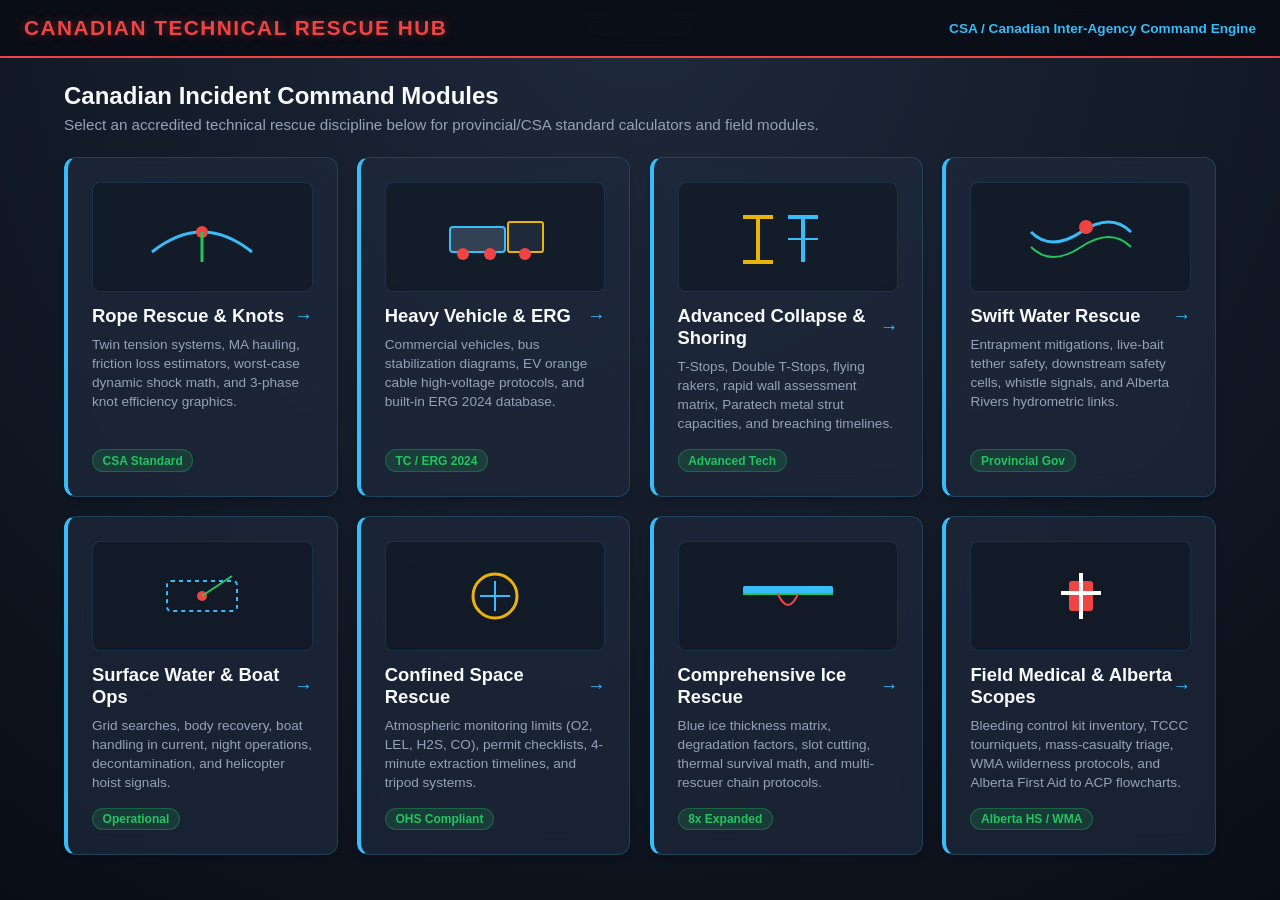
==== commit da303918: "Update print statement from 'Hello' to 'Goodbye'" ====
--- a/index.html
+++ b/index.html
@@ -85,13 +85,18 @@
         .glossary-grid { display: grid; grid-template-columns: repeat(auto-fit, minmax(240px, 1fr)); gap: 0.8rem; }
         .glossary-item { background-color: rgba(9, 13, 22, 0.5); padding: 0.9rem; border-radius: 8px; border: 1px solid var(--border-color); }
         .glossary-item strong { color: var(--accent-cyan); display: block; margin-bottom: 0.3rem; }
-        .flowchart-step { background-color: rgba(9, 13, 22, 0.5); border-left: 4px solid var(--accent-green); padding: 0.9rem; margin-bottom: 0.6rem; border-radius: 6px; font-size: 0.9rem; }
-        .flowchart-step span { color: var(--accent-green); font-weight: bold; }
         .resource-link { color: var(--accent-cyan); text-decoration: none; font-weight: 600; display: inline-flex; align-items: center; gap: 4px; }
         .resource-link:hover { text-decoration: underline; }
 
         .module-svg { width: 100%; height: 110px; background: rgba(9, 13, 22, 0.4); border-radius: 8px; margin-bottom: 0.8rem; border: 1px solid rgba(56, 189, 248, 0.15); display: flex; align-items: center; justify-content: center; }
         .search-input { width: 100%; padding: 0.6rem; background: rgba(9, 13, 22, 0.8); border: 1px solid var(--border-color); color: var(--text-main); border-radius: 6px; font-size: 0.9rem; margin-bottom: 0.8rem; }
+        
+        .knot-card-grid { display: grid; grid-template-columns: repeat(auto-fit, minmax(280px, 1fr)); gap: 1rem; margin-top: 1rem; }
+        .knot-card { background: rgba(9, 13, 22, 0.6); border: 1px solid var(--border-color); border-radius: 8px; padding: 1rem; }
+        .knot-card h4 { color: var(--accent-cyan); margin-bottom: 0.4rem; font-size: 1rem; display: flex; justify-content: space-between; }
+        .knot-phases { display: grid; grid-template-columns: 1fr 1fr 1fr; gap: 6px; margin-top: 0.6rem; }
+        .knot-phase-box { background: rgba(30, 41, 59, 0.5); border: 1px solid rgba(56, 189, 248, 0.2); border-radius: 6px; padding: 6px; text-align: center; }
+        .knot-phase-title { font-size: 0.7rem; color: var(--text-muted); text-transform: uppercase; margin-bottom: 4px; font-weight: bold; }
     </style>
 </head>
 <body>
@@ -107,7 +112,8 @@
     <nav id="ropeNavTabs" class="screen-tabs">
         <button class="tab-btn active" onclick="switchRopeTab('screen-inputs', event)">1. Operations & Inputs</button>
         <button class="tab-btn" onclick="switchRopeTab('screen-analysis', event)">2. Load & Shock Margin</button>
-        <button class="tab-btn" onclick="switchRopeTab('screen-diagram', event)">3. Lay Diagram</button>
+        <button class="tab-btn" onclick="switchRopeTab('screen-knots', event)">3. Knot Efficiency Matrix</button>
+        <button class="tab-btn" onclick="switchRopeTab('screen-diagram', event)">4. Lay Diagram</button>
     </nav>
 
     <main>
@@ -128,8 +134,8 @@
                                 <line x1="60" y1="30" x2="60" y2="60" stroke="#22c55e" stroke-width="3"/>
                             </svg>
                         </div>
-                        <h3>Rope Rescue <span style="color: var(--accent-cyan);">→</span></h3>
-                        <p>Twin tension systems, MA hauling systems, safety factors, slope trigonometry, and worst-case dynamic shock load math.</p>
+                        <h3>Rope Rescue & Knots <span style="color: var(--accent-cyan);">→</span></h3>
+                        <p>Twin tension systems, MA hauling, friction loss estimators, worst-case dynamic shock math, and 3-phase knot efficiency graphics.</p>
                     </div>
                     <span class="hub-badge badge-active">CSA Standard</span>
                 </div>
@@ -144,7 +150,7 @@
                             </svg>
                         </div>
                         <h3>Heavy Vehicle & ERG <span style="color: var(--accent-cyan);">→</span></h3>
-                        <p>Commercial vehicle types, axle weight distribution, heavy lifting struts, and built-in Transport Canada ERG 2024 database.</p>
+                        <p>Commercial vehicles, bus stabilization diagrams, EV orange cable high-voltage protocols, and built-in ERG 2024 database.</p>
                     </div>
                     <span class="hub-badge badge-active">TC / ERG 2024</span>
                 </div>
@@ -162,7 +168,7 @@
                             </svg>
                         </div>
                         <h3>Advanced Collapse & Shoring <span style="color: var(--accent-cyan);">→</span></h3>
-                        <p>T-Stops, Double T-Stops, flying rakers, standard rakers, wood member failure points, and Paratech metal strut metrics.</p>
+                        <p>T-Stops, Double T-Stops, flying rakers, rapid wall assessment matrix, Paratech metal strut capacities, and breaching timelines.</p>
                     </div>
                     <span class="hub-badge badge-active">Advanced Tech</span>
                 </div>
@@ -177,7 +183,7 @@
                             </svg>
                         </div>
                         <h3>Swift Water Rescue <span style="color: var(--accent-cyan);">→</span></h3>
-                        <p>River classifications, hazard glossaries, whistle signals, tension diagonals, and Alberta Rivers hydrometric flow links.</p>
+                        <p>Entrapment mitigations, live-bait tether safety, downstream safety cells, whistle signals, and Alberta Rivers hydrometric links.</p>
                     </div>
                     <span class="hub-badge badge-active">Provincial Gov</span>
                 </div>
@@ -192,7 +198,7 @@
                             </svg>
                         </div>
                         <h3>Surface Water & Boat Ops <span style="color: var(--accent-cyan);">→</span></h3>
-                        <p>Grid search patterns, body recovery protocols, boat handling in current, and rescuer personal boating safety.</p>
+                        <p>Grid searches, body recovery, boat handling in current, night operations, decontamination, and helicopter hoist signals.</p>
                     </div>
                     <span class="hub-badge badge-active">Operational</span>
                 </div>
@@ -207,7 +213,7 @@
                             </svg>
                         </div>
                         <h3>Confined Space Rescue <span style="color: var(--accent-cyan);">→</span></h3>
-                        <p>Atmospheric monitoring limits (O2, LEL, H2S, CO), air exchange ventilation rates, and tripod retrieval load safety.</p>
+                        <p>Atmospheric monitoring limits (O2, LEL, H2S, CO), permit checklists, 4-minute extraction timelines, and tripod systems.</p>
                     </div>
                     <span class="hub-badge badge-active">OHS Compliant</span>
                 </div>
@@ -222,7 +228,7 @@
                             </svg>
                         </div>
                         <h3>Comprehensive Ice Rescue <span style="color: var(--accent-cyan);">→</span></h3>
-                        <p>Extended blue ice thickness matrix, load distribution platforms, slot cutting, thermal survival math, and ice awl tactics.</p>
+                        <p>Blue ice thickness matrix, degradation factors, slot cutting, thermal survival math, and multi-rescuer chain protocols.</p>
                     </div>
                     <span class="hub-badge badge-active">8x Expanded</span>
                 </div>
@@ -236,10 +242,10 @@
                                 <line x1="60" y1="12" x2="60" y2="58" stroke="#fff" stroke-width="4"/>
                             </svg>
                         </div>
-                        <h3>Field Medical Care Plans <span style="color: var(--accent-cyan);">→</span></h3>
-                        <p>Specialized plans for Hypothermia, Hyperthermia, Drowning, Burns, Harness Hand/Suspension Trauma, and Pain Management.</p>
-                    </div>
-                    <span class="hub-badge badge-active">6 Care Plans</span>
+                        <h3>Field Medical & Alberta Scopes <span style="color: var(--accent-cyan);">→</span></h3>
+                        <p>Bleeding control kit inventory, TCCC tourniquets, mass-casualty triage, WMA wilderness protocols, and Alberta First Aid to ACP flowcharts.</p>
+                    </div>
+                    <span class="hub-badge badge-active">Alberta HS / WMA</span>
                 </div>
             </div>
         </section>
@@ -265,17 +271,17 @@
                         </div>
                     </div>
                     <div class="field">
-                        <label>Rope Type</label>
+                        <label>Rope Type & Friction Loss</label>
                         <div class="btn-group" data-key="ropeType">
-                            <button class="opt-btn active" onclick="selectOption(this, 'ropeType', 'static')">Static</button>
+                            <button class="opt-btn active" onclick="selectOption(this, 'ropeType', 'static')">Static (Low Elongation)</button>
                             <button class="opt-btn" onclick="selectOption(this, 'ropeType', 'dynamic')">Dynamic</button>
                         </div>
                     </div>
                     <div class="field">
-                        <label>Rope Diameter</label>
-                        <div class="btn-group" data-key="ropeDiameter">
-                            <button class="opt-btn" onclick="selectOption(this, 'ropeDiameter', 11)">11mm</button>
-                            <button class="opt-btn active" onclick="selectOption(this, 'ropeDiameter', 12.5)">12.5mm</button>
+                        <label>Edge Friction Estimate</label>
+                        <div class="btn-group" data-key="frictionLoss">
+                            <button class="opt-btn active" onclick="selectOption(this, 'frictionLoss', 10)">Roller (~10% Loss)</button>
+                            <button class="opt-btn" onclick="selectOption(this, 'frictionLoss', 30)">Edge Pad (~30% Loss)</button>
                         </div>
                     </div>
                 </div>
@@ -359,7 +365,7 @@
                     <div class="metric-sub" id="res-total-weight-sub">0 kg / 0 kN</div>
                 </div>
                 <div class="metric-card">
-                    <div class="metric-title">Calculated Rope Load</div>
+                    <div class="metric-title">Calculated Rope Load (+ Friction)</div>
                     <div class="metric-value" id="res-rope-load">0 lbs</div>
                     <div class="metric-sub" id="res-rope-load-sub">0 kg / 0 kN</div>
                 </div>
@@ -384,12 +390,136 @@
                 <ul id="weakestGearList" class="weakest-list"></ul>
             </div>
             <div class="card">
-                <h3>System Structural Breakdown & Shock Math</h3>
+                <h3>System Structural Breakdown & Friction Estimator Notes</h3>
                 <p style="color: var(--text-muted); font-size: 0.9rem; line-height: 1.6;" id="res-breakdown-text">Select parameters on the operational tab to evaluate forces.</p>
             </div>
         </section>
 
-        <!-- SCREEN 3: LAY DIAGRAM -->
+        <!-- SCREEN 3: KNOT EFFICIENCY GRAPHICS -->
+        <section id="screen-knots" class="screen">
+            <div style="margin-bottom: 1.2rem;">
+                <h2 style="color: var(--accent-cyan); font-size: 1.3rem;">Rescue Knot Efficiency & 3-Phase Formation Graphics</h2>
+                <p style="color: var(--text-muted); font-size: 0.9rem;">Visualizing rope bending radius strength retention across Start, Middle weave, and Finished dress phases.</p>
+            </div>
+
+            <div class="knot-card-grid">
+                <div class="knot-card">
+                    <h4>Figure-8 Family <span>~75 - 80% Retained</span></h4>
+                    <p style="color: var(--text-muted); font-size: 0.8rem; margin-bottom: 0.5rem;">Standard anchor & tie-in loop. High bending radius stability.</p>
+                    <div class="knot-phases">
+                        <div class="knot-phase-box">
+                            <div class="knot-phase-title">1. Start</div>
+                            <svg width="60" height="40" viewBox="0 0 60 40"><path d="M10 20 Q 30 5 50 20" stroke="#38bdf8" stroke-width="3" fill="none"/></svg>
+                        </div>
+                        <div class="knot-phase-box">
+                            <div class="knot-phase-title">2. Middle</div>
+                            <svg width="60" height="40" viewBox="0 0 60 40"><path d="M10 10 Q 30 35 50 10" stroke="#eab308" stroke-width="3" fill="none"/></svg>
+                        </div>
+                        <div class="knot-phase-box">
+                            <div class="knot-phase-title">3. Finish</div>
+                            <svg width="60" height="40" viewBox="0 0 60 40"><circle cx="30" cy="20" r="12" stroke="#22c55e" stroke-width="3" fill="none"/></svg>
+                        </div>
+                    </div>
+                </div>
+
+                <div class="knot-card">
+                    <h4>Bowline Family <span>~70 - 75% Retained</span></h4>
+                    <p style="color: var(--text-muted); font-size: 0.8rem; margin-bottom: 0.5rem;">Non-jamming loop under heavy load. Requires backup knot.</p>
+                    <div class="knot-phases">
+                        <div class="knot-phase-box">
+                            <div class="knot-phase-title">1. Start</div>
+                            <svg width="60" height="40" viewBox="0 0 60 40"><circle cx="30" cy="20" r="10" stroke="#38bdf8" stroke-width="3" fill="none"/></svg>
+                        </div>
+                        <div class="knot-phase-box">
+                            <div class="knot-phase-title">2. Middle</div>
+                            <svg width="60" height="40" viewBox="0 0 60 40"><path d="M15 30 L 30 10 L 45 30" stroke="#eab308" stroke-width="3" fill="none"/></svg>
+                        </div>
+                        <div class="knot-phase-box">
+                            <div class="knot-phase-title">3. Finish</div>
+                            <svg width="60" height="40" viewBox="0 0 60 40"><path d="M10 20 C 20 5, 40 35, 50 20" stroke="#22c55e" stroke-width="3" fill="none"/></svg>
+                        </div>
+                    </div>
+                </div>
+
+                <div class="knot-card">
+                    <h4>Alpine Butterfly <span>~75 - 80% Retained</span></h4>
+                    <p style="color: var(--text-muted); font-size: 0.8rem; margin-bottom: 0.5rem;">Midline loadable loop. Excellent multi-directional strength.</p>
+                    <div class="knot-phases">
+                        <div class="knot-phase-box">
+                            <div class="knot-phase-title">1. Start</div>
+                            <svg width="60" height="40" viewBox="0 0 60 40"><path d="M10 20 L 50 20 M30 10 L 30 30" stroke="#38bdf8" stroke-width="3" fill="none"/></svg>
+                        </div>
+                        <div class="knot-phase-box">
+                            <div class="knot-phase-title">2. Middle</div>
+                            <svg width="60" height="40" viewBox="0 0 60 40"><circle cx="30" cy="20" r="14" stroke="#eab308" stroke-width="3" fill="none"/></svg>
+                        </div>
+                        <div class="knot-phase-box">
+                            <div class="knot-phase-title">3. Finish</div>
+                            <svg width="60" height="40" viewBox="0 0 60 40"><path d="M15 10 Q 30 35 45 10" stroke="#22c55e" stroke-width="3" fill="none"/></svg>
+                        </div>
+                    </div>
+                </div>
+
+                <div class="knot-card">
+                    <h4>Prusik Hitch (Friction) <span>~70 - 80% Retained</span></h4>
+                    <p style="color: var(--text-muted); font-size: 0.8rem; margin-bottom: 0.5rem;">Binds under load, slides when unloaded. Cord diameter ratio matters.</p>
+                    <div class="knot-phases">
+                        <div class="knot-phase-box">
+                            <div class="knot-phase-title">1. Start</div>
+                            <svg width="60" height="40" viewBox="0 0 60 40"><line x1="10" y1="20" x2="50" y2="20" stroke="#38bdf8" stroke-width="3"/></svg>
+                        </div>
+                        <div class="knot-phase-box">
+                            <div class="knot-phase-title">2. Middle</div>
+                            <svg width="60" height="40" viewBox="0 0 60 40"><circle cx="30" cy="20" r="8" stroke="#eab308" stroke-width="3" fill="none"/></svg>
+                        </div>
+                        <div class="knot-phase-box">
+                            <div class="knot-phase-title">3. Finish</div>
+                            <svg width="60" height="40" viewBox="0 0 60 40"><ellipse cx="30" cy="20" rx="12" ry="6" stroke="#22c55e" stroke-width="3" fill="none"/></svg>
+                        </div>
+                    </div>
+                </div>
+
+                <div class="knot-card">
+                    <h4>Double Fisherman's Bend <span>~75 - 85% Retained</span></h4>
+                    <p style="color: var(--text-muted); font-size: 0.8rem; margin-bottom: 0.5rem;">Standard for joining ropes or tying cordage into continuous loops.</p>
+                    <div class="knot-phases">
+                        <div class="knot-phase-box">
+                            <div class="knot-phase-title">1. Start</div>
+                            <svg width="60" height="40" viewBox="0 0 60 40"><path d="M10 15 L 50 25" stroke="#38bdf8" stroke-width="3"/></svg>
+                        </div>
+                        <div class="knot-phase-box">
+                            <div class="knot-phase-title">2. Middle</div>
+                            <svg width="60" height="40" viewBox="0 0 60 40"><path d="M20 10 L 40 30 M20 30 L 40 10" stroke="#eab308" stroke-width="3"/></svg>
+                        </div>
+                        <div class="knot-phase-box">
+                            <div class="knot-phase-title">3. Finish</div>
+                            <svg width="60" height="40" viewBox="0 0 60 40"><circle cx="30" cy="20" r="10" stroke="#22c55e" stroke-width="3" fill="none"/></svg>
+                        </div>
+                    </div>
+                </div>
+
+                <div class="knot-card">
+                    <h4>Barrel Knot (Blood Knot) <span>~65 - 70% Retained</span></h4>
+                    <p style="color: var(--text-muted); font-size: 0.8rem; margin-bottom: 0.5rem;">Symmetric multi-turn bend for joining two lines.</p>
+                    <div class="knot-phases">
+                        <div class="knot-phase-box">
+                            <div class="knot-phase-title">1. Start</div>
+                            <svg width="60" height="40" viewBox="0 0 60 40"><line x1="10" y1="20" x2="50" y2="20" stroke="#38bdf8" stroke-width="3"/></svg>
+                        </div>
+                        <div class="knot-phase-box">
+                            <div class="knot-phase-title">2. Middle</div>
+                            <svg width="60" height="40" viewBox="0 0 60 40"><path d="M15 15 C 25 30, 35 10, 45 25" stroke="#eab308" stroke-width="3" fill="none"/></svg>
+                        </div>
+                        <div class="knot-phase-box">
+                            <div class="knot-phase-title">3. Finish</div>
+                            <svg width="60" height="40" viewBox="0 0 60 40"><rect x="15" y="10" width="30" height="20" rx="4" stroke="#22c55e" stroke-width="3" fill="none"/></svg>
+                        </div>
+                    </div>
+                </div>
+            </div>
+        </section>
+
+        <!-- SCREEN 4: LAY DIAGRAM -->
         <section id="screen-diagram" class="screen">
             <div class="canvas-container">
                 <h3 style="color: var(--accent-cyan); margin-bottom: 0.5rem; align-self: flex-start;">Professional Lay Diagram</h3>
@@ -401,7 +531,7 @@
         <section id="screen-swiftwater" class="screen">
             <div style="margin-bottom: 1.2rem;">
                 <h2 style="color: var(--accent-cyan); font-size: 1.3rem;">Swift Water Command & Reference Guide</h2>
-                <p style="color: var(--text-muted); font-size: 0.9rem;">Operational cheat sheet, river classes, hazard glossaries, standard commands, and provincial flow monitoring.</p>
+                <p style="color: var(--text-muted); font-size: 0.9rem;">Entrapment protocols, live-bait tether safety, downstream safety cells, and provincial flow monitoring.</p>
             </div>
 
             <div class="card">
@@ -413,27 +543,11 @@
             </div>
 
             <div class="card">
-                <h3>Tyrolean / Tension Diagonal Calculator</h3>
-                <div class="input-grid" style="margin-bottom: 1rem;">
-                    <div class="field" style="margin-bottom:0;">
-                        <label>River Flow Speed</label>
-                        <div class="btn-group" data-key="swiftFlow">
-                            <button class="opt-btn active" onclick="selectSwiftOption(this, 'flow', 5)">Moderate (5 fps)</button>
-                            <button class="opt-btn" onclick="selectSwiftOption(this, 'flow', 10)">High / Flood (10 fps)</button>
-                        </div>
-                    </div>
-                    <div class="field" style="margin-bottom:0;">
-                        <label>Line Deflection Angle (Sag)</label>
-                        <div class="btn-group" data-key="swiftSag">
-                            <button class="opt-btn" onclick="selectSwiftOption(this, 'sag', 10)">10° (High Force)</button>
-                            <button class="opt-btn active" onclick="selectSwiftOption(this, 'sag', 30)">30° (Standard)</button>
-                        </div>
-                    </div>
-                </div>
-                <div class="metric-card">
-                    <div class="metric-title">Estimated Anchor Load (Diagonal)</div>
-                    <div class="metric-value" id="res-swift-load">0 lbs</div>
-                    <div class="metric-sub">Water force scales exponentially with current velocity</div>
+                <h3>Critical Swiftwater Tactics: Entrapment, Live-Bait & Safety Cells</h3>
+                <div class="glossary-grid">
+                    <div class="glossary-item"><strong>Foot Entrapment Protocols</strong> Never attempt to stand up in moving water faster than knee-deep. Current pressure pins legs instantly. Swimmers must float defensively on their back feet up, angle toward shore, and roll over banks.</div>
+                    <div class="glossary-item"><strong>Live-Bait Tether Safety Mechanics</strong> Rescuer is tethered to a quick-release harness on shore or via a tension diagonal. The handler must maintain absolute visual contact and be ready to deploy the instant-release buckle if the rescuer gets swept underwater or snagged.</div>
+                    <div class="glossary-item"><strong>Downstream Safety Cell Setup</strong> Positioned below any technical rescue or rapid hazard. Equipped with throw bags, rescue watercraft, and backup tethered swimmers to intercept victims who slip past primary operational zones.</div>
                 </div>
             </div>
 
@@ -450,17 +564,6 @@
                 </table>
             </div>
 
-            <div class="card">
-                <h3>River Features & Hazards Glossary</h3>
-                <div class="glossary-grid">
-                    <div class="glossary-item"><strong>Eddy</strong> Safe slackwater zone behind obstacles where water flows upstream; vital staging.</div>
-                    <div class="glossary-item"><strong>Pillow</strong> Water piling up on upstream side of boulders, creating a hydraulic cushion.</div>
-                    <div class="glossary-item"><strong>Hydraulic (Hole)</strong> Water plunging over a ledge and recirculating upstream. Keeper holes trap swimmers.</div>
-                    <div class="glossary-item"><strong>Undercut</strong> Rocks or banks hollowed out underneath by current; extreme entrapment risk.</div>
-                    <div class="glossary-item"><strong>Strainer</strong> Obstructions (trees, fences, grates) that let water pass while trapping solid objects and bodies.</div>
-                </div>
-            </div>
-
             <div class="input-grid">
                 <div class="card">
                     <h3>Standard Whistle Commands</h3>
@@ -486,8 +589,8 @@
         <!-- SCREEN: HEAVY VEHICLE & ERG -->
         <section id="screen-extrication" class="screen">
             <div style="margin-bottom: 1.2rem;">
-                <h2 style="color: var(--accent-cyan); font-size: 1.3rem;">Heavy Vehicle Extrication & Transport Canada ERG 2024</h2>
-                <p style="color: var(--text-muted); font-size: 0.9rem;">Commercial vehicle classifications, axle load weight distributions, heavy struts, and built-in dangerous goods lookup.</p>
+                <h2 style="color: var(--accent-cyan); font-size: 1.3rem;">Heavy Vehicle Extrication, EV Protocols & ERG 2024</h2>
+                <p style="color: var(--text-muted); font-size: 0.9rem;">Commercial vehicles, heavy transit bus stabilization graphics, electric vehicle high-voltage orange cables, and ERG lookup.</p>
             </div>
 
             <div class="card">
@@ -505,21 +608,40 @@
             </div>
 
             <div class="card">
-                <h3>Commercial Vehicle Classifications & Axle Weight Distributions</h3>
-                <table class="cheat-table">
-                    <tr><th>Vehicle Class</th><th>Typical Gross Vehicle Weight (GVW)</th><th>Axle Load Distribution & Rescue Focus</th></tr>
-                    <tr><td><strong>Straight Truck (Class 6-8)</strong></td><td>26,000 – 65,000 lbs (11 - 29 tonnes)</td><td>Front Steer Axle: ~12,000 lbs. Rear Drive Axle(s): ~20,000 - 38,000 lbs. High center of gravity when loaded; crib drive wheels immediately.</td></tr>
-                    <tr><td><strong>Tractor-Semi Trailer</strong></td><td>Up to 80,000+ lbs (36+ tonnes max legal provincial limit)</td><td>Steer Axle: 12,000 lbs. Tandem Drive: 34,000 lbs. Tandem Trailer: 34,000 lbs. Kingpin area requires heavy pneumatic strut stabilization.</td></tr>
-                    <tr><td><strong>Highway Motor Coach / Bus</strong></td><td>35,000 – 50,000 lbs (16 - 22 tonnes)</td><td>Rear-engine heavy bias. Baggage compartments underneath passenger deck require shoring before lower-level extrication.</td></tr>
-                </table>
-            </div>
-
-            <div class="card">
-                <h3>Heavy Stabilization & Cribbing Rules</h3>
+                <h3>Alternative Fuel Vehicle (EV/Hybrid) & High-Voltage Protocols</h3>
                 <ul class="weakest-list">
-                    <li class="weakest-item"><strong>Hardwood Oak 4x4 Cribbing:</strong> Safe working load capacity ~3,000 lbs per point of intersection.</li>
-                    <li class="weakest-item"><strong>Hardwood Oak 6x6 Cribbing:</strong> Safe working load capacity ~10,000 lbs per point; mandatory for semi axles and loaded trailers.</li>
-                    <li class="weakest-item"><strong>Pneumatic Rescue Struts:</strong> Always back up mechanical/pneumatic struts with conventional wooden box cribs once height is secured.</li>
+                    <li class="weakest-item" style="border-left-color: var(--accent-red);"><strong>High-Voltage Orange Cables:</strong> Never cut, pinch, or crush bright orange HV cables. They carry up to 400V–800V DC.</li>
+                    <li class="weakest-item"><strong>First Responder Disconnects:</strong> Locate 12V auxiliary battery in hood or trunk and cut/disconnect negative terminal first to deactivate contactors.</li>
+                    <li class="weakest-item"><strong>Lithium-Ion Thermal Runaway:</strong> Damaged battery packs can reignite hours later. Apply massive water volumes (up to 3,000+ gallons) for cooling and monitor with thermal imaging cameras.</li>
+                </ul>
+            </div>
+
+            <div class="card">
+                <h3>Heavy Transit Bus Stabilization & Graphics</h3>
+                <p style="color: var(--text-muted); font-size: 0.85rem; margin-bottom: 0.8rem;">
+                    Transit and highway motor coaches feature heavy rear-engine weight bias and large baggage compartments.
+                </p>
+                <div class="module-svg" style="height: 140px;">
+                    <svg width="340" height="120" viewBox="0 0 340 120">
+                        <!-- Bus Body -->
+                        <rect x="20" y="30" width="300" height="60" rx="8" fill="#1e293b" stroke="#38bdf8" stroke-width="2"/>
+                        <!-- Windshield & Windows -->
+                        <path d="M 280 30 L 310 50 L 310 90 L 280 90 Z" fill="#090d16" stroke="#38bdf8" stroke-width="1"/>
+                        <rect x="40" y="40" width="35" height="25" fill="#334155" rx="2"/>
+                        <rect x="85" y="40" width="35" height="25" fill="#334155" rx="2"/>
+                        <rect x="130" y="40" width="35" height="25" fill="#334155" rx="2"/>
+                        <rect x="175" y="40" width="35" height="25" fill="#334155" rx="2"/>
+                        <!-- Wheels -->
+                        <circle cx="70" cy="90" r="14" fill="#ef4444"/><circle cx="270" cy="90" r="14" fill="#ef4444"/>
+                        <!-- Strut placement indicators -->
+                        <line x1="70" y1="90" x2="70" y2="115" stroke="#eab308" stroke-width="3" stroke-dasharray="3"/>
+                        <line x1="270" y1="90" x2="270" y2="115" stroke="#eab308" stroke-width="3" stroke-dasharray="3"/>
+                        <text x="50" y="20" fill="#38bdf8" font-size="10">Front Axle Strut Point</text>
+                        <text x="220" y="20" fill="#eab308" font-size="10">Rear Engine Weight Bias</text>
+                    </svg>
+                </div>
+                <ul class="weakest-list">
+                    <li class="weakest-item"><strong>Cribbing & Strut Placement:</strong> Place heavy 6x6 wood cribbing and pneumatic struts directly under front axle and rear wheel wells prior to lower compartment rescue operations.</li>
                 </ul>
             </div>
         </section>
@@ -527,35 +649,34 @@
         <!-- SCREEN: ADVANCED STRUCTURAL COLLAPSE -->
         <section id="screen-collapse" class="screen">
             <div style="margin-bottom: 1.2rem;">
-                <h2 style="color: var(--accent-cyan); font-size: 1.3rem;">Advanced Structural Collapse & Shoring</h2>
-                <p style="color: var(--text-muted); font-size: 0.9rem;">T-Stops, Double T-Stops, flying rakers, standard rakers, wood member failure points, and Paratech metal struts.</p>
-            </div>
-
-            <div class="card">
-                <h3>Advanced Shoring Configurations: T-Stops & Double T-Stops</h3>
-                <div class="glossary-grid">
-                    <div class="glossary-item"><strong>T-Stop Shoring</strong> Installed against leaning or bulging masonry/concrete walls to prevent inward collapse. Combines a vertical wall plate, header, and diagonal bracing struts at a 45° to 60° angle.</div>
-                    <div class="glossary-item"><strong>Double T-Stop Shoring</strong> Features dual vertical posts tied with plywood gussets and cross-bracing. Used for high-load wall stabilization where single posts risk buckling under eccentric seismic or lateral loads.</div>
-                    <div class="glossary-item"><strong>Standard Raker Systems</strong> Applied to unsupported exterior walls. Includes wall plate, shore beam (compression member), sole plate, and diagonal brace tied at a 45° angle.</div>
-                    <div class="glossary-item"><strong>Flying Raker</strong> Suspended raker system used when debris or obstacles prevent ground-level sole plate placement near the base of an unstable wall.</div>
-                </div>
-            </div>
-
-            <div class="card">
-                <h3>Wood Construction Material Strengths & Safe Working Loads</h3>
+                <h2 style="color: var(--accent-cyan); font-size: 1.3rem;">Advanced Structural Collapse, Shoring & Paratech Metrics</h2>
+                <p style="color: var(--text-muted); font-size: 0.9rem;">Rapid wall assessments, Paratech metal strut working loads, and breaching tool timelines.</p>
+            </div>
+
+            <div class="card">
+                <h3>Rapid Wall Assessment Matrix</h3>
                 <table class="cheat-table">
-                    <tr><th>Member Size</th><th>Max Unbraced Height</th><th>Safe Working Compression Load</th><th>Failure Mode</th></tr>
-                    <tr><td><strong>4 x 4 Douglas Fir / Spruce</strong></td><td>8 feet</td><td>~8,000 lbs (reduces as height increases)</td><td>Euler buckling / splitting</td></tr>
-                    <tr><td><strong>6 x 6 Douglas Fir / Spruce</strong></td><td>10 feet</td><td>~20,000 lbs</td><td>Crushing at grain interfaces</td></tr>
-                    <tr><td><strong>2 x 6 Stud Wall (Laced)</strong></td><td>8 feet</td><td>~5,000 lbs per stud pair</td><td>Lateral shear</td></tr>
+                    <tr><th>Wall Construction Type</th><th>Collapse Hazards</th><th>Primary Shoring Solution</th></tr>
+                    <tr><td><strong>Unreinforced Masonry (URM)</strong></td><td>Extreme out-of-plane collapse, falling bricks, pancake floors.</td><td>T-Stops, Double T-Stops, standard exterior rakers spaced every 8 feet.</td></tr>
+                    <tr><td><strong>Tilt-Up Concrete Panels</strong></td><td>Sudden connection failures at roofline, inward tipping.</td><td>Heavy duty Paratech pneumatic rakers with mechanical locking collars.</td></tr>
+                    <tr><td><strong>Wood Frame / Residential</strong></td><td>Leaning walls, ruptured utility lines, roof sag.</td><td>Vertical post shores, Laced post systems, continuous wall bracing.</td></tr>
                 </table>
             </div>
 
             <div class="card">
-                <h3>Paratech Metal Rescue Strut Load Metrics</h3>
+                <h3>Paratech Metal Rescue Strut Load Capacity Matrix</h3>
                 <ul class="weakest-list">
-                    <li class="weakest-item"><strong>Mantis / Long Shore Struts:</strong> Safe working load capacity up to 20,000+ lbs (dependent on extension length and pin placement).</li>
-                    <li class="weakest-item"><strong>Extension Limitations:</strong> As metal telescoping struts extend, allowable load decreases. Always utilize extension pins fully engaged through both inner and outer tubes.</li>
+                    <li class="weakest-item"><strong>Short / Medium / Long Shores:</strong> Safe working load capacity ranges from 10,000 to 20,000 lbs depending on extension length.</li>
+                    <li class="weakest-item"><strong>Off-Axis Loading Rule:</strong> Every 5 degrees of off-axis angular load reduces strut working capacity by approximately 10%. Always pin struts securely.</li>
+                </ul>
+            </div>
+
+            <div class="card">
+                <h3>Breaching & Breaking Tool Timelines</h3>
+                <ul class="weakest-list">
+                    <li class="weakest-item"><strong>Rotary Hammer Drills (Concrete/Masonry):</strong> Core drilling/stitch drilling at ~1 to 2 inches per minute in reinforced concrete.</li>
+                    <li class="weakest-item"><strong>Gas/Battery Cut-Off Saws (Steel Rebar / Wood):</strong> Cuts standard 1-inch rebar in 10-15 seconds; structural timber 4x4 in 5-10 seconds.</li>
+                    <li class="weakest-item"><strong>Hydraulic Breakers / Combi Tools:</strong> Rapid displacement of door frames, structural framing, and vehicle pillars in under 30 seconds.</li>
                 </ul>
             </div>
         </section>
@@ -563,33 +684,24 @@
         <!-- SCREEN: SURFACE WATER & BOAT OPS -->
         <section id="screen-surfacewater" class="screen">
             <div style="margin-bottom: 1.2rem;">
-                <h2 style="color: var(--accent-cyan); font-size: 1.3rem;">Surface Water Rescue, Boat Handling & Body Recovery</h2>
-                <p style="color: var(--text-muted); font-size: 0.9rem;">Search grid patterns, body recovery protocols, boat handling in current, and rescuer personal boating safety.</p>
+                <h2 style="color: var(--accent-cyan); font-size: 1.3rem;">Surface Water Rescue, Boat Handling & Specialized Ops</h2>
+                <p style="color: var(--text-muted); font-size: 0.9rem;">Night search tactics, decontamination protocols, and helicopter hoist rescue signals.</p>
             </div>
 
             <div class="card">
                 <h3>Boat Handling & Navigation in Moving Water</h3>
                 <ul class="weakest-list">
-                    <li class="weakest-item"><strong>Ferry Angle (Crossing Current):</strong> To cross a river in a motorized or paddle watercraft, angle the bow upstream at 45° to the current vector. The vector force pushes the boat across safely. Never point straight across (perpendicular) or the current will swamp the transom.</li>
-                    <li class="weakest-item"><strong>Entering & Exiting Eddies:</strong> Always cross the eddy line with the bow pointed upstream at a sharp angle (45° to 60°) to prevent "catch-and-flip" where current grabs the downstream tube/gunwale.</li>
-                    <li class="weakest-item"><strong>Motorized Boat Rescue Approach:</strong> Approach victims from downstream, motoring up into the eddy or backing down slowly with the stern facing away from obstacles. Maintain prop clearance from lines and swimmers.</li>
+                    <li class="weakest-item"><strong>Ferry Angle (Crossing Current):</strong> Angle bow upstream at 45° to the current vector. Vector force pushes boat across safely. Never point straight across.</li>
+                    <li class="weakest-item"><strong>Entering & Exiting Eddies:</strong> Cross eddy line with bow pointed upstream at 45° to 60° to prevent "catch-and-flip".</li>
                 </ul>
             </div>
 
             <div class="card">
-                <h3>Rescuer Boating Safety & Personal PPE</h3>
-                <ul class="weakest-list">
-                    <li class="weakest-item"><strong>Quick-Release Harness:</strong> All boat operators and crew in moving water must wear Type V rescue PFDs equipped with a quick-release chest harness and cowtail. Never tether yourself to a boat in moving water without an instant-release mechanism (entrapment hazard).</li>
-                    <li class="weakest-item"><strong>Flip Recovery:</strong> Crew members must practice immediate boat righting and defensive swimming posture (feet up, pointing downstream, toes surface-level) if watercraft capsizes.</li>
-                </ul>
-            </div>
-
-            <div class="card">
-                <h3>Surface Water Search Patterns & Body Recovery Protocols</h3>
+                <h3>Night Operations, Decontamination & Helicopter Hoist Signals</h3>
                 <div class="glossary-grid">
-                    <div class="glossary-item"><strong>Expanding Square Search</strong> Best when Last Known Position (LKP) is highly accurate. Expands outward in concentric square legs.</div>
-                    <div class="glossary-item"><strong>Parallel Track Search</strong> Used for broad water bodies. Multiple watercraft sweep in synchronized parallel lines spaced by visibility limits.</div>
-                    <div class="glossary-item"><strong>Subsurface Body Recovery</strong> Bodies typically sink in cold water, settling downstream in catch points (eddies, bridge piers, log jams, deep scour holes). Recovery teams utilize sector searches and underwater sonar / probing.</div>
+                    <div class="glossary-item"><strong>Night / Low-Light Operations</strong> Utilize waterproof tactical lighting, thermal imaging drones/cameras, and acoustic hailing systems. Maintain strict verbal and whistle command redundancy.</div>
+                    <div class="glossary-item"><strong>Contaminated Water Decon</strong> Post-rescue decontamination using disinfectant rinses and PPE disposal for responders exposed to raw sewage, agricultural runoff, or industrial chemical spills.</div>
+                    <div class="glossary-item"><strong>Helicopter Hoist Signals</strong> Arms raised in "Y" means "Yes / Ready for Hoist". Arms extended down in "N" means "No / Do Not Hoist". Keep low profile during rotor-wash approach.</div>
                 </div>
             </div>
         </section>
@@ -598,29 +710,34 @@
         <section id="screen-confined" class="screen">
             <div style="margin-bottom: 1.2rem;">
                 <h2 style="color: var(--accent-cyan); font-size: 1.3rem;">Confined Space Rescue Command Hub</h2>
-                <p style="color: var(--text-muted); font-size: 0.9rem;">Atmospheric monitoring limits, retrieval tripods, and ventilation timelines.</p>
+                <p style="color: var(--text-muted); font-size: 0.9rem;">Permit checklists, atmospheric monitoring limits, 4-minute extraction timelines, and tripod systems.</p>
+            </div>
+
+            <div class="card">
+                <h3>Permit-Required Confined Space Checklist</h3>
+                <ul class="weakest-list">
+                    <li class="weakest-item"><strong>Lockout / Tagout (LOTO):</strong> Verify zero energy state for electrical, hydraulic, and pneumatic lines entering vessel.</li>
+                    <li class="weakest-item"><strong>Continuous Atmospheric Monitoring:</strong> Calibrate and test sensors for O2, LEL, H2S, and CO prior to and during entry.</li>
+                    <li class="weakest-item"><strong>Standby Rescue Team:</strong> Qualified rescue team stationed outside portal with SCBA and retrieval gear ready before entry is authorized.</li>
+                </ul>
             </div>
 
             <div class="card">
                 <h3>IDLH & Acceptable Atmospheric Parameters (OHS Standards)</h3>
                 <table class="cheat-table">
                     <tr><th>Parameter</th><th>Normal Safe Range</th><th>Action Threshold / IDLH Limit</th></tr>
-                    <tr><td><strong>Oxygen (O2)</strong></td><td>20.8% - 21.0%</td><td>&lt; 19.5% (Deficient - Supplied Air Required) or &gt; 23.5% (Enriched - Extreme Fire Hazard)</td></tr>
-                    <tr><td><strong>Flammable Vapors (LEL)</strong></td><td>0% LEL</td><td>&gt; 10% LEL requires immediate evacuation and forced ventilation</td></tr>
-                    <tr><td><strong>Hydrogen Sulfide (H2S)</strong></td><td>0 ppm</td><td>&gt; 10 ppm (Action limit) / 100 ppm (IDLH threshold - instant olfactory nerve paralysis)</td></tr>
-                    <tr><td><strong>Carbon Monoxide (CO)</strong></td><td>0 ppm</td><td>&gt; 25 ppm (Action limit) / 1200 ppm (IDLH threshold)</td></tr>
+                    <tr><td><strong>Oxygen (O2)</strong></td><td>20.8% - 21.0%</td><td>&lt; 19.5% (Deficient) or &gt; 23.5% (Enriched - Fire Hazard)</td></tr>
+                    <tr><td><strong>Flammable Vapors (LEL)</strong></td><td>0% LEL</td><td>&gt; 10% LEL requires immediate evacuation and ventilation</td></tr>
+                    <tr><td><strong>Hydrogen Sulfide (H2S)</strong></td><td>0 ppm</td><td>&gt; 10 ppm (Action) / 100 ppm (IDLH - instant paralysis)</td></tr>
+                    <tr><td><strong>Carbon Monoxide (CO)</strong></td><td>0 ppm</td><td>&gt; 25 ppm (Action) / 1200 ppm (IDLH threshold)</td></tr>
                 </table>
             </div>
 
             <div class="card">
-                <h3>Mechanical Ventilation Air-Change Formulas</h3>
-                <p style="color: var(--text-muted); font-size: 0.85rem; margin-bottom: 0.8rem;">
-                    To purge a confined space safely, calculate total volume ($V = \pi r^2 h$ or length $\times$ width $\times$ height). Standard protocol requires a minimum of **complete air changes** prior to entry.
+                <h3>Critical 4-Minute Extraction Window</h3>
+                <p style="color: var(--text-muted); font-size: 0.85rem; line-height: 1.5;">
+                    In an oxygen-deficient or toxic atmosphere (e.g., high H2S), brain hypoxia leads to irreversible damage within 4 to 6 minutes. Rescue teams must prioritize immediate mechanical winch retrieval over complex medical treatment inside the hazard zone.
                 </p>
-                <ul class="weakest-list">
-                    <li class="weakest-item"><strong>Blower Placement:</strong> Position fresh air blowers upwind and away from exhaust fumes or vehicle tailpipes.</li>
-                    <li class="weakest-item"><strong>Retrieval Tripod Systems:</strong> Rated for personnel winching (typically 500 lbs working load limit) with independent mechanical backup belay lines.</li>
-                </ul>
             </div>
         </section>
 
@@ -628,7 +745,7 @@
         <section id="screen-ice" class="screen">
             <div style="margin-bottom: 1.2rem;">
                 <h2 style="color: var(--accent-cyan); font-size: 1.3rem;">Comprehensive Ice Rescue & Load Metrics</h2>
-                <p style="color: var(--text-muted); font-size: 0.9rem;">Clear solid blue ice weight ratings, load distribution platforms, slot cutting, thermal survival math, and ice awl tactics.</p>
+                <p style="color: var(--text-muted); font-size: 0.9rem;">Blue ice thickness ratings, degradation factors, slot cutting, and multi-rescuer chain protocols.</p>
             </div>
 
             <div class="card">
@@ -636,86 +753,71 @@
                 <table class="cheat-table">
                     <tr><th>Ice Thickness (Clear Solid Blue)</th><th>Max Safe Load Capacity</th><th>Operational Guidance & Deployment Profile</th></tr>
                     <tr><td><strong>Under 2 inches</strong></td><td>Keep Off (Unsafe)</td><td>Absolute prohibition for personnel. Zero structural integrity.</td></tr>
-                    <tr><td><strong>2 to 3 inches</strong></td><td>Single Person (Caution)</td><td>Extremely marginal. Requires full flotation suits and full tensioned shore belay.</td></tr>
-                    <tr><td><strong>4 inches</strong></td><td>200 lbs (1 Rescuer)</td><td>Minimum threshold for single rescuer in specialized ice rescue suit with tether.</td></tr>
-                    <tr><td><strong>5 inches</strong></td><td>1,000 lbs</td><td>Group of rescuers spaced out (minimum 15ft intervals) or lightweight rescue sled.</td></tr>
-                    <tr><td><strong>8+ inches</strong></td><td>Passenger Car / ATV (~2 Tons)</td><td>Supported vehicle access for heavy extraction gear and winches.</td></tr>
+                    <tr><td><strong>2 to 3 inches</strong></td><td>Single Person (Caution)</td><td>Extremely marginal. Requires flotation suits and shore belay.</td></tr>
+                    <tr><td><strong>4 inches</strong></td><td>200 lbs (1 Rescuer)</td><td>Minimum threshold for single rescuer in ice rescue suit with tether.</td></tr>
+                    <tr><td><strong>5 inches</strong></td><td>1,000 lbs</td><td>Group of rescuers spaced out (minimum 15ft intervals) or rescue sled.</td></tr>
+                    <tr><td><strong>8+ inches</strong></td><td>Passenger Car / ATV (~2 Tons)</td><td>Supported vehicle access for heavy extraction gear.</td></tr>
                 </table>
             </div>
 
             <div class="card">
-                <h3>Ice Rescue Tactics: Slot Cutting & Load Distribution</h3>
+                <h3>Ice Strength Degradation Factors & Multi-Rescuer Chains</h3>
                 <ul class="weakest-list">
-                    <li class="weakest-item"><strong>Load Distribution Platforms:</strong> Deploy rescue boards, ladders, or inflated pontoon boats across weak ice to spread rescuer weight over a large surface area, preventing punch-through.</li>
-                    <li class="weakest-item"><strong>Slot Cutting (Vehicle Recovery):</strong> When a vehicle breaks through thick ice, responders cut an extraction slot in the ice downstream or away from the vehicle to allow the chassis to be pulled back out onto solid sheets without breaking further.</li>
-                    <li class="weakest-item"><strong>Ice Awls / Picks Self-Rescue:</strong> Victims attempting self-rescue must kick horizontally while driving ice awls into solid ice above the lip, pulling forward rather than vertical vertical climbing.</li>
+                    <li class="weakest-item"><strong>Rotten Spring Ice:</strong> Sun-warmed ice loses structural strength rapidly even if thickness appears substantial. Reduce rated capacities by 50% in spring conditions.</li>
+                    <li class="weakest-item"><strong>Multi-Rescuer Tethered Chain Protocol:</strong> For heavy or unresponsive victims, deploy rescuers in a distributed chain connected by webbing lines separated by at least 15 feet to prevent multiple team members from punching through the same breakthrough hole.</li>
                 </ul>
             </div>
-
-            <div class="card">
-                <h3>Thermal Survival & Cold Water Immersion Curves</h3>
-                <p style="color: var(--text-muted); font-size: 0.85rem; line-height: 1.5;">
-                    Water temperatures near 0°C to 2°C cause cold shock within 1–3 minutes (gasp reflex, hyperventilation) followed by functional impairment within 30 minutes (swim failure). However, mammalian dive reflex in freezing water can preserve central neurological function longer in select cases. Rescuers must treat all cold-water immersion cardiac arrests aggressively with resuscitation upon extraction.
-                </p>
-            </div>
         </section>
 
-        <!-- SCREEN: FIELD MEDICAL CARE PLANS -->
+        <!-- SCREEN: FIELD MEDICAL CARE PLANS & ALBERTA SCOPES -->
         <section id="screen-medical" class="screen">
             <div style="margin-bottom: 1.2rem;">
-                <h2 style="color: var(--accent-cyan); font-size: 1.3rem;">Specialized Field Medical Care Plans</h2>
-                <p style="color: var(--text-muted); font-size: 0.9rem;">Canadian wilderness medical protocols for hypothermia, hyperthermia, drowning, burns, harness hand, and pain management.</p>
-            </div>
-
-            <div class="card">
-                <h3>1. Hypothermia Care Plan</h3>
+                <h2 style="color: var(--accent-cyan); font-size: 1.3rem;">Field Medical, Bleeding Control & Alberta Scope Protocols</h2>
+                <p style="color: var(--text-muted); font-size: 0.9rem;">Bleeding control kit bag inventory, TCCC tourniquets, mass-casualty triage, WMA wilderness protocols, and Alberta First Aid to ACP scopes.</p>
+            </div>
+
+            <div class="card">
+                <h3>Bleeding Control "Kit" Contents Bag Inventory</h3>
+                <div class="glossary-grid">
+                    <div class="glossary-item"><strong>CAT Tourniquets (Qty 2)</strong> Windlass rod strap devices for massive extremity hemorrhage control.</div>
+                    <div class="glossary-item"><strong>Hemostatic Gauze (e.g., QuikClot)</strong> Z-folded gauze impregnated with kaolin for rapid clotting on junctional/wound bleeding.</div>
+                    <div class="glossary-item"><strong>Compressed Waling Gauze & Ace Wraps</strong> For pressure dressings and wound packing.</div>
+                    <div class="glossary-item"><strong>Chest Seals (Vented & Non-Vented)</strong> Treatment for penetrating open pneumothorax (sucking chest wounds).</div>
+                    <div class="glossary-item"><strong>Hypothermic Blanket & Trauma Shears</strong> Mylar thermal wrap and heavy-duty 7.25-inch shears.</div>
+                </div>
+            </div>
+
+            <div class="card">
+                <h3>Mass-Casualty Triage (START Algorithm) & WMA Wilderness Protocols</h3>
                 <ul class="weakest-list">
-                    <li class="weakest-item"><strong>Gentle Handling (Critical):</strong> Handle patients extremely gently. Rough movement can trigger "after-drop" (cold peripheral blood rushing to the core), causing fatal ventricular fibrillation.</li>
-                    <li class="weakest-item"><strong>Vapor Barrier & Insulation:</strong> Remove wet garments carefully. Wrap in wool/down blankets with an external vapor-barrier wrap (tarp/plastic) to block wind and convective heat loss.</li>
-                    <li class="weakest-item"><strong>Warm Fluids:</strong> If conscious and swallowing reflex is intact, administer warm, sweet liquids. Avoid alcohol and caffeine.</li>
+                    <li class="weakest-item"><strong>BLACK (Expectant / Deceased):</strong> Apneic after manual airway repositioning.</li>
+                    <li class="weakest-item" style="border-left-color: var(--accent-red);"><strong>RED (Immediate):</strong> Respirations &gt;30, CRT &gt;2 sec, or unable to follow simple commands.</li>
+                    <li class="weakest-item" style="border-left-color: var(--accent-yellow);"><strong>YELLOW (Delayed):</strong> Serious injuries but stable; does not fit immediate criteria.</li>
+                    <li class="weakest-item" style="border-left-color: var(--accent-green);"><strong>GREEN (Minor / Walking Wounded):</strong> Ambulatory minor injuries.</li>
+                    <li class="weakest-item"><strong>WMA International Wilderness Protocols:</strong> Extended patient assessments for prolonged backcountry evacuations where definitive care exceeds 2–24 hours. Focus on serial vitals tracking and hypothermia prevention.</li>
                 </ul>
             </div>
 
             <div class="card">
-                <h3>2. Hyperthermia Care Plan</h3>
+                <h3>Alberta Health Services & OHS Scope of Practice Flowchart (First Aid to ACP)</h3>
+                <table class="cheat-table">
+                    <tr><th>Provider Level</th><th>Authorized Modalities & Interventions (Alberta Standards)</th></tr>
+                    <tr><td><strong>Standard First Aid (SFA)</strong></td><td>CPR/AED, basic wound dressing, direct pressure, recovery position, basic splinting.</td></tr>
+                    <tr><td><strong>Advanced First Aid (AFA) / OFR</strong></td><td>O2 administration, Oropharyngeal airways, wound packing, tourniquet application, spinal motion restriction.</td></tr>
+                    <tr><td><strong>Primary Care Paramedic (PCP)</strong></td><td>Advanced airway management (supraglottic), IV cannulation, limited symptom relief medications (ASA, nitroglycerin, salbutamol, epinephrine, glucagon, naloxone).</td></tr>
+                    <tr><td><strong>Advanced Care Paramedic (ACP)</strong></td><td>Advanced cardiac life support, endotracheal intubation, IV/IO pharmacotherapy (analgesics, sedatives, paralytics, advanced vasopressors), needle thoracostomy.</td></tr>
+                </table>
+            </div>
+
+            <div class="card">
+                <h3>Core Care Plans (Hypothermia, Hyperthermia, Drowning, Burns, Harness Hand, Pain)</h3>
                 <ul class="weakest-list">
-                    <li class="weakest-item"><strong>Active Cooling:</strong> Move patient immediately to shade or air-conditioned/sheltered vehicle. Remove heavy gear and outer clothing.</li>
-                    <li class="weakest-item"><strong>Evaporative & Ice Cooling:</strong> Apply ice packs to high-flow vascular areas (groin, axillae/armpits, neck). Mist skin with tepid water while fanning aggressively.</li>
-                    <li class="weakest-item"><strong>Hydration:</strong> If alert, administer oral electrolyte solutions in small, frequent sips. Evacuate immediately if mental status is altered (heat stroke).</li>
-                </ul>
-            </div>
-
-            <div class="card">
-                <h3>3. Drowning Care Plan</h3>
-                <ul class="weakest-list">
-                    <li class="weakest-item"><strong>Airway & Breathing (ABCs):</strong> Clear airway immediately. Initiate rescue breathing / CPR instantly if pulseless or apneic. Do not waste time attempting to "drain" water from lungs.</li>
-                    <li class="weakest-item"><strong>Spinal Precautions:</strong> Assume cervical spine injury if mechanism involves diving into shallow water or striking submerged obstacles.</li>
-                    <li class="weakest-item"><strong>Oxygen & Rewarming:</strong> Administer high-flow supplemental oxygen if available and initiate concurrent hypothermia insulation protocols.</li>
-                </ul>
-            </div>
-
-            <div class="card">
-                <h3>4. Burns Care Plan</h3>
-                <ul class="weakest-list">
-                    <li class="weakest-item"><strong>Stop the Burning Process:</strong> Cool thermal burns with clean, cool (not freezing) water for 10–20 minutes. Remove constrictive jewelry/rings before swelling begins.</li>
-                    <li class="weakest-item"><strong>Sterile Dressings:</strong> Cover burn areas loosely with dry, sterile, non-adherent dressings. Never apply ointments, butter, or ice directly to severe burns.</li>
-                    <li class="weakest-item"><strong>Inhalation Assessment:</strong> Monitor closely for facial burns, singed nasal hairs, or hoarseness indicating airway edema.</li>
-                </ul>
-            </div>
-
-            <div class="card">
-                <h3>5. Harness Hand / Suspension Trauma (Orthostatic Intolerance) Care Plan</h3>
-                <ul class="weakest-list">
-                    <li class="weakest-item"><strong>Immediate Relief:</strong> Rescue suspended patient from vertical harness immediately. Deploy anti-trauma foot loops or leg stirrups if hanging is prolonged.</li>
-                    <li class="weakest-item"><strong>Post-Rescue Position (Crucial):</strong> Once rescued, keep patient in a sitting or semi-recumbent position for at least 30 minutes. <strong>Never lay a suspension trauma patient flat</strong> on their back instantly, as pooled venous blood rushing to the heart can cause cardiac overload and sudden death.</li>
-                </ul>
-            </div>
-
-            <div class="card">
-                <h3>6. Pain Management Care Plan</h3>
-                <ul class="weakest-list">
-                    <li class="weakest-item"><strong>Immobilization & Splinting:</strong> Prioritize proper anatomical splinting and traction splints to reduce muscular spasm and fracture site movement.</li>
-                    <li class="weakest-item"><strong>Triage & Vital Monitoring:</strong> Assess pain via standard scales (1–10). Monitor vital signs continuously before administering authorized field analgesics or entonox (nitrous oxide) per provincial paramedic scope of practice.</li>
+                    <li class="weakest-item"><strong>Hypothermia:</strong> Gentle handling to prevent after-drop ventricular fibrillation; vapor-barrier wrap.</li>
+                    <li class="weakest-item"><strong>Hyperthermia:</strong> Active cooling with ice packs to groin/axillae; electrolyte rehydration.</li>
+                    <li class="weakest-item"><strong>Drowning:</strong> Immediate airway clearance and CPR; treat concurrent hypothermia.</li>
+                    <li class="weakest-item"><strong>Burns:</strong> Cool water irrigation (10-20 min); sterile dry dressings; no ointments or ice.</li>
+                    <li class="weakest-item"><strong>Harness Hand / Suspension Trauma:</strong> Immediate vertical rescue; keep patient in semi-recumbent sitting position post-rescue (never lay flat instantly).</li>
+                    <li class="weakest-item"><strong>Pain Management:</strong> Anatomical splinting, vitals monitoring, and authorized analgesic administration per Alberta EMS scope.</li>
                 </ul>
             </div>
         </section>
@@ -725,11 +827,11 @@
         const state = {
             riggingStrategy: 'tts', maSystem: 1, ropeType: 'static', ropeDiameter: 12.5, 
             highDir: 'vortex', useLitter: true, numPatients: 1, 
-            numRescuers: 1, haulTeam: 4, avgWeight: 220, angle: 90, anchorType: 'tree'
+            numRescuers: 1, haulTeam: 4, avgWeight: 220, angle: 90, anchorType: 'tree',
+            frictionLoss: 10
         }; 
         const anchorStrengths = { industrial: 6000, tree: 4000, vehicle: 2500 }; 
 
-        // Built-in Transport Canada ERG Mini Database
         const ergDatabase = {
             "1203": { name: "Gasoline / Motor Fuel", guide: "128", hazard: "Flammable liquid. Vapors may form explosive mixtures with air.", action: "Keep ignition sources away. Isolate spill 50m in all directions. Use foam or dry chemical." },
             "1075": { name: "Liquefied Petroleum Gas (Propane)", guide: "115", hazard: "Extremely flammable gas. Containers may explode when heated.", action: "Evacuate 1.6 km (1 mile) in all directions if tank fire is involved. Eliminate ignition sources." },
@@ -771,21 +873,20 @@
             if (moduleName === 'rope') {
                 document.getElementById('screen-inputs').classList.add('active');
                 document.getElementById('ropeNavTabs').style.display = 'flex';
-                document.getElementById('headerSubtitle').innerText = 'Rope Rescue Mechanical Advantage & Safety Calculator';
+                document.getElementById('headerSubtitle').innerText = 'Rope Rescue & Knot Efficiency Hub';
                 calculate();
             } else if (moduleName === 'swiftwater') {
                 document.getElementById('screen-swiftwater').classList.add('active');
                 document.getElementById('ropeNavTabs').style.display = 'none';
                 document.getElementById('headerSubtitle').innerText = 'Swift Water Rescue & Alberta Rivers Data Hub';
-                calculateSwiftWater();
             } else if (moduleName === 'extrication') {
                 document.getElementById('screen-extrication').classList.add('active');
                 document.getElementById('ropeNavTabs').style.display = 'none';
-                document.getElementById('headerSubtitle').innerText = 'Heavy Vehicle Extrication & ERG 2024 Hub';
+                document.getElementById('headerSubtitle').innerText = 'Heavy Vehicle Extrication, EV & ERG 2024 Hub';
             } else if (moduleName === 'collapse') {
                 document.getElementById('screen-collapse').classList.add('active');
                 document.getElementById('ropeNavTabs').style.display = 'none';
-                document.getElementById('headerSubtitle').innerText = 'Advanced Structural Collapse & Shoring Guide';
+                document.getElementById('headerSubtitle').innerText = 'Advanced Structural Collapse & Shoring Hub';
             } else if (moduleName === 'surfacewater') {
                 document.getElementById('screen-surfacewater').classList.add('active');
                 document.getElementById('ropeNavTabs').style.display = 'none';
@@ -801,7 +902,7 @@
             } else if (moduleName === 'medical') {
                 document.getElementById('screen-medical').classList.add('active');
                 document.getElementById('ropeNavTabs').style.display = 'none';
-                document.getElementById('headerSubtitle').innerText = 'Specialized Field Medical Care Plans Hub';
+                document.getElementById('headerSubtitle').innerText = 'Field Medical Care & Alberta Scopes Hub';
             }
         }
 
@@ -814,7 +915,7 @@
         }
 
         function switchRopeTab(tabId, evt) {
-            document.querySelectorAll('#screen-inputs, #screen-analysis, #screen-diagram').forEach(el => el.classList.remove('active'));
+            document.querySelectorAll('#screen-inputs, #screen-analysis, #screen-knots, #screen-diagram').forEach(el => el.classList.remove('active'));
             document.querySelectorAll('#ropeNavTabs .tab-btn').forEach(el => el.classList.remove('active'));
             document.getElementById(tabId).classList.add('active');
             if (evt && evt.currentTarget) {
@@ -842,23 +943,6 @@
             calculate();
         }
 
-        const swiftState = { flow: 5, sag: 30 };
-        function selectSwiftOption(btn, key, value) {
-            const parent = btn.parentElement;
-            parent.querySelectorAll('.opt-btn').forEach(b => b.classList.remove('active'));
-            btn.classList.add('active');
-            swiftState[key] = value;
-            calculateSwiftWater();
-        }
-
-        function calculateSwiftWater() {
-            const baseForce = swiftState.flow * 120; 
-            const angleFactor = 1 / Math.sin(swiftState.sag * (Math.PI / 180));
-            const totalForce = baseForce * angleFactor;
-            const resSwiftLoad = document.getElementById('res-swift-load');
-            if (resSwiftLoad) resSwiftLoad.innerText = `${totalForce.toFixed(0)} lbs`;
-        }
-
         function calculate() {
             const personnelWeight = (state.numPatients + state.numRescuers) * state.avgWeight; 
             const litterWeight = state.useLitter ? 30 : 0; 
@@ -868,21 +952,17 @@
             const rad = state.angle * (Math.PI / 180); 
             const slopeForceLbs = totalWeightLbs * Math.sin(rad); 
             
-            const effectiveLoadPerLine = state.riggingStrategy === 'tts' ? slopeForceLbs / 2 : slopeForceLbs; 
-            
-            // Worst-case dynamic shock load math (Factor 1 fall simulation spike approx 1.8x - 2x multiplier)
+            // Apply friction loss estimator multiplier
+            const frictionMultiplier = 1 + (state.frictionLoss / 100);
+            const adjustedSlopeForce = slopeForceLbs * frictionMultiplier;
+
+            const effectiveLoadPerLine = state.riggingStrategy === 'tts' ? adjustedSlopeForce / 2 : adjustedSlopeForce; 
             const shockLoadLbs = effectiveLoadPerLine * 1.85;
 
-            const efficiency = Math.pow(0.9, state.maSystem > 1 ? state.maSystem : 0);
-            const grossHaulForce = effectiveLoadPerLine / (state.maSystem * efficiency);
-            const haulEffortLbs = state.haulTeam > 0 ? grossHaulForce / state.haulTeam : grossHaulForce; 
-            
-            const haulEffortKg = haulEffortLbs * 0.453592; 
-            const haulEffortKn = haulEffortLbs * 0.00444822; 
             const ropeMbsLbs = (state.ropeDiameter >= 12.5) ? 9000 : 6000; 
             const safetyFactor = effectiveLoadPerLine > 0 ? (ropeMbsLbs / effectiveLoadPerLine).toFixed(1) : "N/A"; 
             const anchorValLbs = anchorStrengths[state.anchorType] || 4000; 
-            const highDirMbsLbs = state.highDir === 'vortex' ? 8000 : 5000; 
+            const highDirMbsLbs = 8000; 
 
             if (document.getElementById('res-total-weight')) {
                 document.getElementById('res-total-weight').innerText = `${totalWeightLbs.toFixed(0)} lbs`; 
@@ -910,9 +990,9 @@
             const components = [
                 { name: `Anchor Point (${state.anchorType.toUpperCase()})`, capacity: anchorValLbs }, 
                 { name: `Main Line Rope (${state.ropeDiameter}mm ${state.ropeType})`, capacity: ropeMbsLbs }, 
-                { name: `High Directional (${state.highDir.toUpperCase()})`, capacity: highDirMbsLbs }, 
-                { name: `General Use (G) Connectors (~40 kN)`, capacity: 8992 }, 
-                { name: `Technical Use (T) Hardware (~25 kN)`, capacity: 5620 } 
+                { name: `High Directional`, capacity: highDirMbsLbs }, 
+                { name: `General Use Connectors (~40 kN)`, capacity: 8992 }, 
+                { name: `Technical Use Hardware (~25 kN)`, capacity: 5620 } 
             ]; 
             components.sort((a, b) => (a.capacity / effectiveLoadPerLine) - (b.capacity / effectiveLoadPerLine)); 
             
@@ -929,8 +1009,8 @@
             if (breakdownText) {
                 breakdownText.innerHTML = `
                     <strong>Strategy:</strong> ${state.riggingStrategy === 'tts' ? 'Twin Tension System (Shared Load)' : 'Main & Belay System'}<br/>
-                    <strong>Mechanical Advantage:</strong> ${state.maSystem}:1 System (${state.maSystem > 1 ? 'Pulley friction accounted for' : 'Direct pull'})<br/>
-                    <strong>Basket / Litter:</strong> ${state.useLitter ? 'Included Metal Basket (+30 lbs)' : 'Not included'}<br/>
+                    <strong>Mechanical Advantage:</strong> ${state.maSystem}:1 System<br/>
+                    <strong>Friction Loss Estimate:</strong> +${state.frictionLoss}% applied for edge/sheave friction.<br/>
                     <strong>Slope Angle Multiplier:</strong> sin(${state.angle}°) = ${Math.sin(rad).toFixed(2)}<br/>
                     <strong>Worst-Case Dynamic Shock Factor:</strong> 1.85x peak load spike (${shockLoadLbs.toFixed(0)} lbs) evaluated for margin check.
                 `; 
@@ -942,7 +1022,7 @@
             const litterWeight = state.useLitter ? 30 : 0;
             const totalWeightLbs = personnelWeight + litterWeight;
             const rad = state.angle * (Math.PI / 180);
-            const slopeForceLbs = totalWeightLbs * Math.sin(rad);
+            const slopeForceLbs = totalWeightLbs * Math.sin(rad) * (1 + state.frictionLoss / 100);
             const effectiveLoadPerLine = state.riggingStrategy === 'tts' ? slopeForceLbs / 2 : slopeForceLbs;
             const ropeMbsLbs = (state.ropeDiameter >= 12.5) ? 9000 : 6000;
             const safetyFactor = (ropeMbsLbs / effectiveLoadPerLine).toFixed(1);
@@ -951,6 +1031,7 @@
 Timestamp: ${new Date().toLocaleString()}
 Strategy: ${state.riggingStrategy.toUpperCase()} (${state.maSystem}:1 MA)
 Rope Spec: ${state.ropeDiameter}mm ${state.ropeType}
+Edge Friction Loss: +${state.frictionLoss}%
 Slope Angle: ${state.angle}°
 Total Suspended Mass: ${totalWeightLbs} lbs (${(totalWeightLbs * 0.453592).toFixed(0)} kg)
 Calculated Line Load: ${effectiveLoadPerLine.toFixed(0)} lbs per line
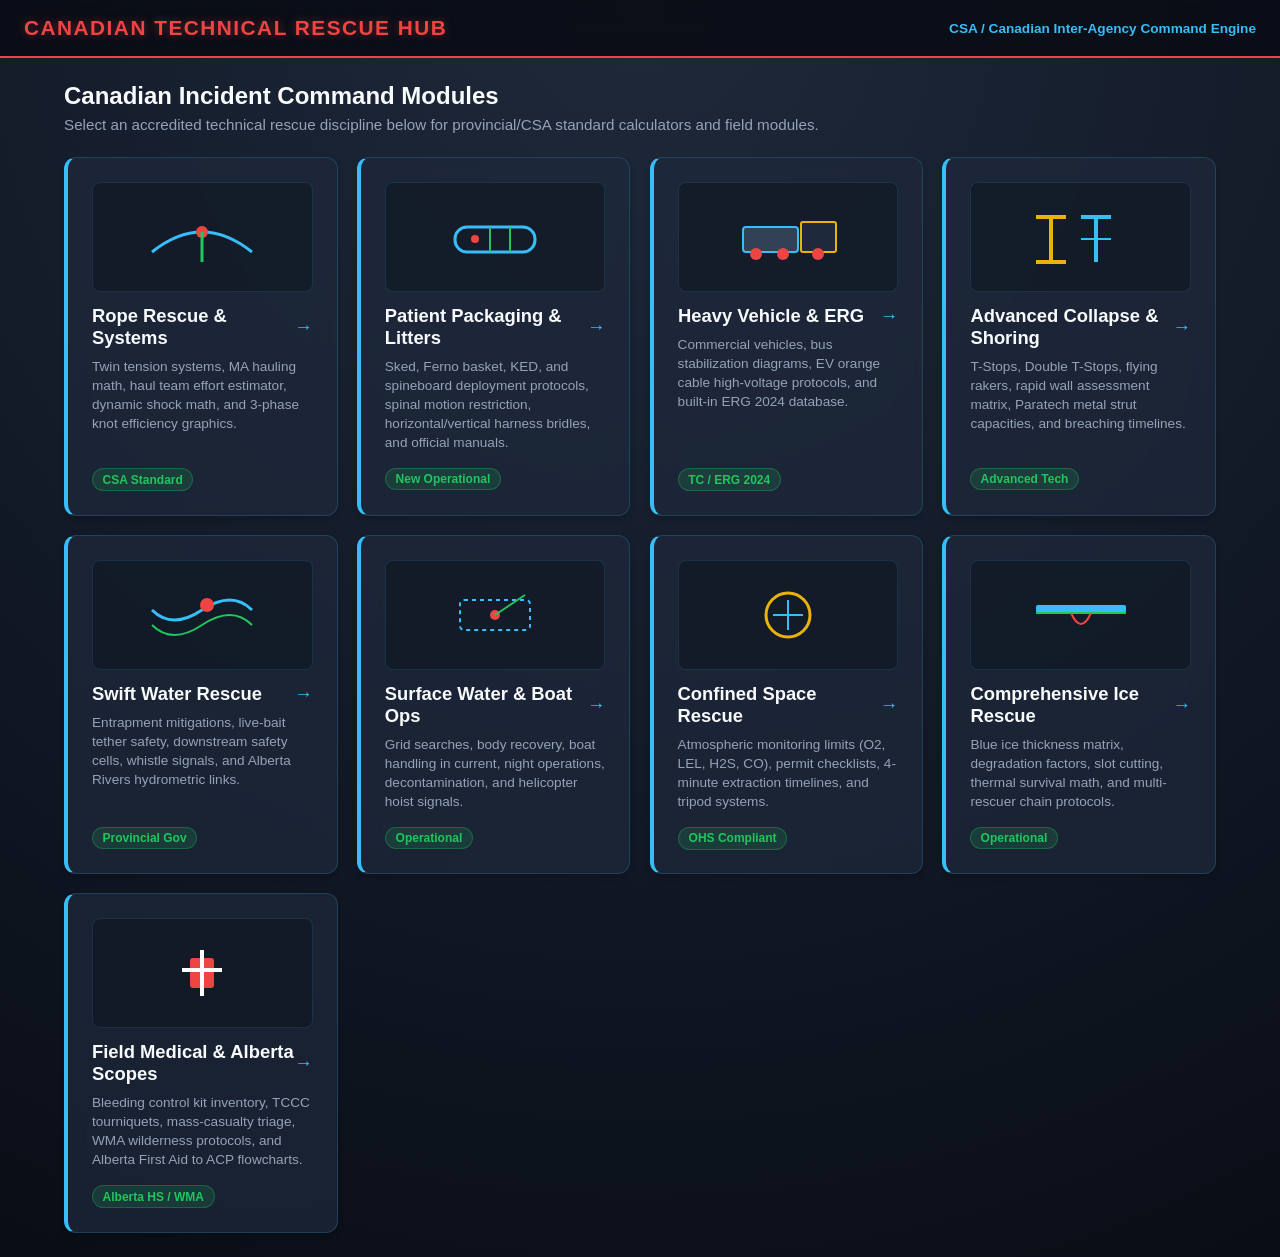
==== commit 5f8ca07a: "Update print statement from 'Hello' to 'Goodbye'" ====
--- a/index.html
+++ b/index.html
@@ -74,7 +74,7 @@
         .weakest-item { padding: 0.7rem; margin-bottom: 0.4rem; background-color: rgba(9, 13, 22, 0.5); border-left: 3px solid var(--accent-yellow); border-radius: 6px; font-size: 0.9rem; border-top: 1px solid rgba(255,255,255,0.03); }
 
         .canvas-container { background: var(--panel-bg); backdrop-filter: blur(12px); border: 1px solid var(--panel-border); border-radius: 12px; padding: 1rem; display: flex; flex-direction: column; align-items: center; box-shadow: 0 4px 6px -1px rgba(0, 0, 0, 0.2); }
-        canvas { background-color: #03060a; border-radius: 6px; width: 100%; max-width: 900px; height: 450px; border: 1px solid var(--border-color); }
+        canvas { background-color: #03060a; border-radius: 6px; width: 100%; height: auto; max-width: 900px; border: 1px solid var(--border-color); aspect-ratio: 900 / 450; }
 
         .action-btn { background: linear-gradient(135deg, var(--accent-cyan), #0284c7); color: #090d16; border: none; padding: 0.7rem 1.2rem; font-weight: bold; border-radius: 6px; cursor: pointer; transition: all 0.2s; font-size: 0.9rem; box-shadow: 0 4px 12px rgba(56, 189, 248, 0.3); }
         .action-btn:hover { filter: brightness(1.1); transform: translateY(-1px); box-shadow: 0 6px 16px rgba(56, 189, 248, 0.4); }
@@ -110,10 +110,10 @@
     </header>
 
     <nav id="ropeNavTabs" class="screen-tabs">
-        <button class="tab-btn active" onclick="switchRopeTab('screen-inputs', event)">1. Operations & Inputs</button>
-        <button class="tab-btn" onclick="switchRopeTab('screen-analysis', event)">2. Load & Shock Margin</button>
-        <button class="tab-btn" onclick="switchRopeTab('screen-knots', event)">3. Knot Efficiency Matrix</button>
-        <button class="tab-btn" onclick="switchRopeTab('screen-diagram', event)">4. Lay Diagram</button>
+        <button class="tab-btn active" onclick="switchRopeTab('screen-inputs', this)">1. Operations & Inputs</button>
+        <button class="tab-btn" onclick="switchRopeTab('screen-analysis', this)">2. Load & Shock Margin</button>
+        <button class="tab-btn" onclick="switchRopeTab('screen-knots', this)">3. Knot Efficiency Matrix</button>
+        <button class="tab-btn" onclick="switchRopeTab('screen-diagram', this)">4. Lay Diagram</button>
     </nav>
 
     <main>
@@ -134,10 +134,26 @@
                                 <line x1="60" y1="30" x2="60" y2="60" stroke="#22c55e" stroke-width="3"/>
                             </svg>
                         </div>
-                        <h3>Rope Rescue & Knots <span style="color: var(--accent-cyan);">→</span></h3>
-                        <p>Twin tension systems, MA hauling, friction loss estimators, worst-case dynamic shock math, and 3-phase knot efficiency graphics.</p>
+                        <h3>Rope Rescue & Systems <span style="color: var(--accent-cyan);">→</span></h3>
+                        <p>Twin tension systems, MA hauling math, haul team effort estimator, dynamic shock math, and 3-phase knot efficiency graphics.</p>
                     </div>
                     <span class="hub-badge badge-active">CSA Standard</span>
+                </div>
+
+                <div class="hub-card active-module" onclick="launchModule('packaging')">
+                    <div>
+                        <div class="module-svg">
+                            <svg width="120" height="70" viewBox="0 0 120 70">
+                                <rect x="20" y="25" width="80" height="25" rx="12" fill="none" stroke="#38bdf8" stroke-width="3"/>
+                                <circle cx="40" cy="37" r="4" fill="#ef4444"/>
+                                <line x1="55" y1="25" x2="55" y2="50" stroke="#22c55e" stroke-width="2"/>
+                                <line x1="75" y1="25" x2="75" y2="50" stroke="#22c55e" stroke-width="2"/>
+                            </svg>
+                        </div>
+                        <h3>Patient Packaging & Litters <span style="color: var(--accent-cyan);">→</span></h3>
+                        <p>Sked, Ferno basket, KED, and spineboard deployment protocols, spinal motion restriction, horizontal/vertical harness bridles, and official manuals.</p>
+                    </div>
+                    <span class="hub-badge badge-active">New Operational</span>
                 </div>
 
                 <div class="hub-card active-module" onclick="launchModule('extrication')">
@@ -230,7 +246,7 @@
                         <h3>Comprehensive Ice Rescue <span style="color: var(--accent-cyan);">→</span></h3>
                         <p>Blue ice thickness matrix, degradation factors, slot cutting, thermal survival math, and multi-rescuer chain protocols.</p>
                     </div>
-                    <span class="hub-badge badge-active">8x Expanded</span>
+                    <span class="hub-badge badge-active">Operational</span>
                 </div>
 
                 <div class="hub-card active-module" onclick="launchModule('medical')">
@@ -271,10 +287,11 @@
                         </div>
                     </div>
                     <div class="field">
-                        <label>Rope Type & Friction Loss</label>
+                        <label>Rope Type & Diameter</label>
                         <div class="btn-group" data-key="ropeType">
-                            <button class="opt-btn active" onclick="selectOption(this, 'ropeType', 'static')">Static (Low Elongation)</button>
-                            <button class="opt-btn" onclick="selectOption(this, 'ropeType', 'dynamic')">Dynamic</button>
+                            <button class="opt-btn active" onclick="selectOption(this, 'ropeType', 'static')">12.5mm Static</button>
+                            <button class="opt-btn" onclick="selectOption(this, 'ropeType', 'static11')">11mm Low-Elongation</button>
+                            <button class="opt-btn" onclick="selectOption(this, 'ropeType', 'dynamic')">11mm Dynamic</button>
                         </div>
                     </div>
                     <div class="field">
@@ -282,6 +299,7 @@
                         <div class="btn-group" data-key="frictionLoss">
                             <button class="opt-btn active" onclick="selectOption(this, 'frictionLoss', 10)">Roller (~10% Loss)</button>
                             <button class="opt-btn" onclick="selectOption(this, 'frictionLoss', 30)">Edge Pad (~30% Loss)</button>
+                            <button class="opt-btn" onclick="selectOption(this, 'frictionLoss', 50)">Rough Edge (~50% Loss)</button>
                         </div>
                     </div>
                 </div>
@@ -355,8 +373,8 @@
         <!-- SCREEN 2: ROPE ANALYSIS -->
         <section id="screen-analysis" class="screen">
             <div id="safetyAlertBanner" class="alert-banner">
-                <h3 style="color: var(--accent-red); margin-bottom: 0.3rem;">⚠️ SAFETY FACTOR WARNING</h3>
-                <p id="alertBannerText" style="font-size: 0.95rem; line-height: 1.4;">System safety factor has dropped below the standard 10:1 general rescue guideline threshold.</p>
+                <h3 style="color: var(--accent-red); margin-bottom: 0.3rem;">⚠️ SAFETY FACTOR / HAUL CAPACITY WARNING</h3>
+                <p id="alertBannerText" style="font-size: 0.95rem; line-height: 1.4;">System parameters exceed recommended safety margins or physical haul team capacity.</p>
             </div>
             <div class="summary-grid">
                 <div class="metric-card">
@@ -365,19 +383,24 @@
                     <div class="metric-sub" id="res-total-weight-sub">0 kg / 0 kN</div>
                 </div>
                 <div class="metric-card">
-                    <div class="metric-title">Calculated Rope Load (+ Friction)</div>
+                    <div class="metric-title">Tension Per Line (+ Friction)</div>
                     <div class="metric-value" id="res-rope-load">0 lbs</div>
                     <div class="metric-sub" id="res-rope-load-sub">0 kg / 0 kN</div>
                 </div>
                 <div class="metric-card alert" style="border-left-color: var(--accent-yellow);">
-                    <div class="metric-title">Worst-Case Dynamic Shock Load</div>
+                    <div class="metric-title">Worst-Case Single Line Dynamic Shock</div>
                     <div class="metric-value" id="res-shock-load">0 lbs</div>
-                    <div class="metric-sub">Estimated 2ft Factor-1 Fall Spike</div>
+                    <div class="metric-sub" id="res-shock-sub">Estimated 2ft Dynamic Drop</div>
                 </div>
                 <div class="metric-card" id="card-sf">
-                    <div class="metric-title">System Safety Factor</div>
+                    <div class="metric-title">System Safety Factor (Single Line Failure)</div>
                     <div class="metric-value" id="res-safety-factor">0 : 1</div>
                     <div class="metric-sub">Target: 10:1 Minimum</div>
+                </div>
+                <div class="metric-card" id="card-haul">
+                    <div class="metric-title">Haul Team Pull Required</div>
+                    <div class="metric-value" id="res-haul-force">0 lbs</div>
+                    <div class="metric-sub" id="res-haul-sub">~0 lbs / person</div>
                 </div>
             </div>
             
@@ -390,7 +413,7 @@
                 <ul id="weakestGearList" class="weakest-list"></ul>
             </div>
             <div class="card">
-                <h3>System Structural Breakdown & Friction Estimator Notes</h3>
+                <h3>System Structural Breakdown & Physics Evaluation</h3>
                 <p style="color: var(--text-muted); font-size: 0.9rem; line-height: 1.6;" id="res-breakdown-text">Select parameters on the operational tab to evaluate forces.</p>
             </div>
         </section>
@@ -404,115 +427,115 @@
 
             <div class="knot-card-grid">
                 <div class="knot-card">
-                    <h4>Figure-8 Family <span>~75 - 80% Retained</span></h4>
+                    <h4>Figure-8 Loop / Follow-Through <span>~75 - 80% Retained</span></h4>
                     <p style="color: var(--text-muted); font-size: 0.8rem; margin-bottom: 0.5rem;">Standard anchor & tie-in loop. High bending radius stability.</p>
                     <div class="knot-phases">
                         <div class="knot-phase-box">
-                            <div class="knot-phase-title">1. Start</div>
-                            <svg width="60" height="40" viewBox="0 0 60 40"><path d="M10 20 Q 30 5 50 20" stroke="#38bdf8" stroke-width="3" fill="none"/></svg>
-                        </div>
-                        <div class="knot-phase-box">
-                            <div class="knot-phase-title">2. Middle</div>
-                            <svg width="60" height="40" viewBox="0 0 60 40"><path d="M10 10 Q 30 35 50 10" stroke="#eab308" stroke-width="3" fill="none"/></svg>
-                        </div>
-                        <div class="knot-phase-box">
-                            <div class="knot-phase-title">3. Finish</div>
-                            <svg width="60" height="40" viewBox="0 0 60 40"><circle cx="30" cy="20" r="12" stroke="#22c55e" stroke-width="3" fill="none"/></svg>
+                            <div class="knot-phase-title">1. Bight</div>
+                            <svg width="60" height="40" viewBox="0 0 60 40"><path d="M 15 35 C 15 5, 45 5, 45 35" stroke="#38bdf8" stroke-width="3" fill="none"/></svg>
+                        </div>
+                        <div class="knot-phase-box">
+                            <div class="knot-phase-title">2. Twist 360°</div>
+                            <svg width="60" height="40" viewBox="0 0 60 40"><path d="M 15 35 Q 45 25, 30 15 T 45 5" stroke="#eab308" stroke-width="3" fill="none"/></svg>
+                        </div>
+                        <div class="knot-phase-box">
+                            <div class="knot-phase-title">3. Finished Figure-8</div>
+                            <svg width="60" height="40" viewBox="0 0 60 40"><path d="M 20 35 C 5 20, 55 20, 40 5 C 20 5, 55 35, 20 35 Z" stroke="#22c55e" stroke-width="2.5" fill="none"/></svg>
                         </div>
                     </div>
                 </div>
 
                 <div class="knot-card">
                     <h4>Bowline Family <span>~70 - 75% Retained</span></h4>
-                    <p style="color: var(--text-muted); font-size: 0.8rem; margin-bottom: 0.5rem;">Non-jamming loop under heavy load. Requires backup knot.</p>
+                    <p style="color: var(--text-muted); font-size: 0.8rem; margin-bottom: 0.5rem;">Non-jamming loop under heavy load. Must be backed up (Yosemite/Overhand).</p>
                     <div class="knot-phases">
                         <div class="knot-phase-box">
-                            <div class="knot-phase-title">1. Start</div>
-                            <svg width="60" height="40" viewBox="0 0 60 40"><circle cx="30" cy="20" r="10" stroke="#38bdf8" stroke-width="3" fill="none"/></svg>
-                        </div>
-                        <div class="knot-phase-box">
-                            <div class="knot-phase-title">2. Middle</div>
-                            <svg width="60" height="40" viewBox="0 0 60 40"><path d="M15 30 L 30 10 L 45 30" stroke="#eab308" stroke-width="3" fill="none"/></svg>
-                        </div>
-                        <div class="knot-phase-box">
-                            <div class="knot-phase-title">3. Finish</div>
-                            <svg width="60" height="40" viewBox="0 0 60 40"><path d="M10 20 C 20 5, 40 35, 50 20" stroke="#22c55e" stroke-width="3" fill="none"/></svg>
+                            <div class="knot-phase-title">1. Nipping Loop</div>
+                            <svg width="60" height="40" viewBox="0 0 60 40"><circle cx="30" cy="18" r="10" stroke="#38bdf8" stroke-width="3" fill="none"/><line x1="20" y1="35" x2="20" y2="26" stroke="#38bdf8" stroke-width="3"/></svg>
+                        </div>
+                        <div class="knot-phase-box">
+                            <div class="knot-phase-title">2. Up & Around</div>
+                            <svg width="60" height="40" viewBox="0 0 60 40"><path d="M 30 35 L 30 15 C 30 5, 50 5, 50 20 C 50 35, 10 35, 10 20" stroke="#eab308" stroke-width="3" fill="none"/></svg>
+                        </div>
+                        <div class="knot-phase-box">
+                            <div class="knot-phase-title">3. Finished Bowline</div>
+                            <svg width="60" height="40" viewBox="0 0 60 40"><path d="M 25 35 L 25 15 A 8 8 0 1 1 41 15 L 41 28 A 6 6 0 0 1 29 28 L 15 35" stroke="#22c55e" stroke-width="2.5" fill="none"/></svg>
                         </div>
                     </div>
                 </div>
 
                 <div class="knot-card">
                     <h4>Alpine Butterfly <span>~75 - 80% Retained</span></h4>
-                    <p style="color: var(--text-muted); font-size: 0.8rem; margin-bottom: 0.5rem;">Midline loadable loop. Excellent multi-directional strength.</p>
+                    <p style="color: var(--text-muted); font-size: 0.8rem; margin-bottom: 0.5rem;">Midline loadable loop. Excellent multi-directional strength retention.</p>
                     <div class="knot-phases">
                         <div class="knot-phase-box">
-                            <div class="knot-phase-title">1. Start</div>
-                            <svg width="60" height="40" viewBox="0 0 60 40"><path d="M10 20 L 50 20 M30 10 L 30 30" stroke="#38bdf8" stroke-width="3" fill="none"/></svg>
-                        </div>
-                        <div class="knot-phase-box">
-                            <div class="knot-phase-title">2. Middle</div>
-                            <svg width="60" height="40" viewBox="0 0 60 40"><circle cx="30" cy="20" r="14" stroke="#eab308" stroke-width="3" fill="none"/></svg>
-                        </div>
-                        <div class="knot-phase-box">
-                            <div class="knot-phase-title">3. Finish</div>
-                            <svg width="60" height="40" viewBox="0 0 60 40"><path d="M15 10 Q 30 35 45 10" stroke="#22c55e" stroke-width="3" fill="none"/></svg>
+                            <div class="knot-phase-title">1. 3-Turn Hand Wrap</div>
+                            <svg width="60" height="40" viewBox="0 0 60 40"><line x1="15" y1="10" x2="15" y2="30" stroke="#38bdf8" stroke-width="3"/><line x1="30" y1="10" x2="30" y2="30" stroke="#38bdf8" stroke-width="3"/><line x1="45" y1="10" x2="45" y2="30" stroke="#38bdf8" stroke-width="3"/></svg>
+                        </div>
+                        <div class="knot-phase-box">
+                            <div class="knot-phase-title">2. Pull Outer Bight</div>
+                            <svg width="60" height="40" viewBox="0 0 60 40"><path d="M 15 25 L 30 25 L 45 5 L 15 25" stroke="#eab308" stroke-width="3" fill="none"/></svg>
+                        </div>
+                        <div class="knot-phase-box">
+                            <div class="knot-phase-title">3. Dressed Butterfly</div>
+                            <svg width="60" height="40" viewBox="0 0 60 40"><circle cx="30" cy="15" r="8" stroke="#22c55e" stroke-width="2.5" fill="none"/><line x1="5" y1="30" x2="55" y2="30" stroke="#22c55e" stroke-width="2.5"/></svg>
                         </div>
                     </div>
                 </div>
 
                 <div class="knot-card">
                     <h4>Prusik Hitch (Friction) <span>~70 - 80% Retained</span></h4>
-                    <p style="color: var(--text-muted); font-size: 0.8rem; margin-bottom: 0.5rem;">Binds under load, slides when unloaded. Cord diameter ratio matters.</p>
+                    <p style="color: var(--text-muted); font-size: 0.8rem; margin-bottom: 0.5rem;">Binds under load, slides when unloaded. Requires 6mm-8mm cord on 11-12.5mm rope.</p>
                     <div class="knot-phases">
                         <div class="knot-phase-box">
-                            <div class="knot-phase-title">1. Start</div>
-                            <svg width="60" height="40" viewBox="0 0 60 40"><line x1="10" y1="20" x2="50" y2="20" stroke="#38bdf8" stroke-width="3"/></svg>
-                        </div>
-                        <div class="knot-phase-box">
-                            <div class="knot-phase-title">2. Middle</div>
-                            <svg width="60" height="40" viewBox="0 0 60 40"><circle cx="30" cy="20" r="8" stroke="#eab308" stroke-width="3" fill="none"/></svg>
-                        </div>
-                        <div class="knot-phase-box">
-                            <div class="knot-phase-title">3. Finish</div>
-                            <svg width="60" height="40" viewBox="0 0 60 40"><ellipse cx="30" cy="20" rx="12" ry="6" stroke="#22c55e" stroke-width="3" fill="none"/></svg>
+                            <div class="knot-phase-title">1. Girth Hitch Wrap</div>
+                            <svg width="60" height="40" viewBox="0 0 60 40"><line x1="30" y1="5" x2="30" y2="35" stroke="#94a3b8" stroke-width="6"/><circle cx="30" cy="20" r="10" stroke="#38bdf8" stroke-width="2.5" fill="none"/></svg>
+                        </div>
+                        <div class="knot-phase-box">
+                            <div class="knot-phase-title">2. Double / Triple Wrap</div>
+                            <svg width="60" height="40" viewBox="0 0 60 40"><line x1="30" y1="5" x2="30" y2="35" stroke="#94a3b8" stroke-width="6"/><rect x="20" y="12" width="20" height="16" rx="4" stroke="#eab308" stroke-width="2.5" fill="none"/></svg>
+                        </div>
+                        <div class="knot-phase-box">
+                            <div class="knot-phase-title">3. Dressed Prusik</div>
+                            <svg width="60" height="40" viewBox="0 0 60 40"><line x1="30" y1="5" x2="30" y2="35" stroke="#94a3b8" stroke-width="6"/><path d="M 20 12 L 40 12 M 20 20 L 40 20 M 20 28 L 40 28" stroke="#22c55e" stroke-width="3"/></svg>
                         </div>
                     </div>
                 </div>
 
                 <div class="knot-card">
                     <h4>Double Fisherman's Bend <span>~75 - 85% Retained</span></h4>
-                    <p style="color: var(--text-muted); font-size: 0.8rem; margin-bottom: 0.5rem;">Standard for joining ropes or tying cordage into continuous loops.</p>
+                    <p style="color: var(--text-muted); font-size: 0.8rem; margin-bottom: 0.5rem;">Standard for joining ropes of equal diameter or tying prusik loops.</p>
                     <div class="knot-phases">
                         <div class="knot-phase-box">
-                            <div class="knot-phase-title">1. Start</div>
-                            <svg width="60" height="40" viewBox="0 0 60 40"><path d="M10 15 L 50 25" stroke="#38bdf8" stroke-width="3"/></svg>
-                        </div>
-                        <div class="knot-phase-box">
-                            <div class="knot-phase-title">2. Middle</div>
-                            <svg width="60" height="40" viewBox="0 0 60 40"><path d="M20 10 L 40 30 M20 30 L 40 10" stroke="#eab308" stroke-width="3"/></svg>
-                        </div>
-                        <div class="knot-phase-box">
-                            <div class="knot-phase-title">3. Finish</div>
-                            <svg width="60" height="40" viewBox="0 0 60 40"><circle cx="30" cy="20" r="10" stroke="#22c55e" stroke-width="3" fill="none"/></svg>
+                            <div class="knot-phase-title">1. Overlap Lines</div>
+                            <svg width="60" height="40" viewBox="0 0 60 40"><line x1="5" y1="15" x2="55" y2="15" stroke="#38bdf8" stroke-width="3"/><line x1="5" y1="25" x2="55" y2="25" stroke="#eab308" stroke-width="3"/></svg>
+                        </div>
+                        <div class="knot-phase-box">
+                            <div class="knot-phase-title">2. Double Strands Wrap</div>
+                            <svg width="60" height="40" viewBox="0 0 60 40"><circle cx="20" cy="20" r="8" stroke="#38bdf8" stroke-width="2.5" fill="none"/><circle cx="40" cy="20" r="8" stroke="#eab308" stroke-width="2.5" fill="none"/></svg>
+                        </div>
+                        <div class="knot-phase-box">
+                            <div class="knot-phase-title">3. Jammed Strangle Knots</div>
+                            <svg width="60" height="40" viewBox="0 0 60 40"><rect x="18" y="10" width="24" height="20" rx="3" fill="#22c55e"/><line x1="5" y1="20" x2="18" y2="20" stroke="#38bdf8" stroke-width="3"/><line x1="42" y1="20" x2="55" y2="20" stroke="#eab308" stroke-width="3"/></svg>
                         </div>
                     </div>
                 </div>
 
                 <div class="knot-card">
-                    <h4>Barrel Knot (Blood Knot) <span>~65 - 70% Retained</span></h4>
-                    <p style="color: var(--text-muted); font-size: 0.8rem; margin-bottom: 0.5rem;">Symmetric multi-turn bend for joining two lines.</p>
+                    <h4>Barrel Knot (Stopper) <span>~65 - 70% Retained</span></h4>
+                    <p style="color: var(--text-muted); font-size: 0.8rem; margin-bottom: 0.5rem;">Safety end stopper knot or single strand termination.</p>
                     <div class="knot-phases">
                         <div class="knot-phase-box">
-                            <div class="knot-phase-title">1. Start</div>
-                            <svg width="60" height="40" viewBox="0 0 60 40"><line x1="10" y1="20" x2="50" y2="20" stroke="#38bdf8" stroke-width="3"/></svg>
-                        </div>
-                        <div class="knot-phase-box">
-                            <div class="knot-phase-title">2. Middle</div>
-                            <svg width="60" height="40" viewBox="0 0 60 40"><path d="M15 15 C 25 30, 35 10, 45 25" stroke="#eab308" stroke-width="3" fill="none"/></svg>
-                        </div>
-                        <div class="knot-phase-box">
-                            <div class="knot-phase-title">3. Finish</div>
-                            <svg width="60" height="40" viewBox="0 0 60 40"><rect x="15" y="10" width="30" height="20" rx="4" stroke="#22c55e" stroke-width="3" fill="none"/></svg>
+                            <div class="knot-phase-title">1. Loop Working End</div>
+                            <svg width="60" height="40" viewBox="0 0 60 40"><path d="M 10 20 Q 30 5, 30 20 T 50 20" stroke="#38bdf8" stroke-width="3" fill="none"/></svg>
+                        </div>
+                        <div class="knot-phase-box">
+                            <div class="knot-phase-title">2. Double Coils</div>
+                            <svg width="60" height="40" viewBox="0 0 60 40"><path d="M 15 10 C 25 30, 35 10, 45 30" stroke="#eab308" stroke-width="3" fill="none"/></svg>
+                        </div>
+                        <div class="knot-phase-box">
+                            <div class="knot-phase-title">3. Finished Barrel</div>
+                            <svg width="60" height="40" viewBox="0 0 60 40"><rect x="18" y="12" width="24" height="16" rx="4" stroke="#22c55e" stroke-width="3" fill="none"/></svg>
                         </div>
                     </div>
                 </div>
@@ -524,6 +547,84 @@
             <div class="canvas-container">
                 <h3 style="color: var(--accent-cyan); margin-bottom: 0.5rem; align-self: flex-start;">Professional Lay Diagram</h3>
                 <canvas id="diagramCanvas" width="900" height="450"></canvas>
+            </div>
+        </section>
+
+        <!-- SCREEN: PATIENT PACKAGING & LITTERS -->
+        <section id="screen-packaging" class="screen">
+            <div style="margin-bottom: 1.2rem;">
+                <h2 style="color: var(--accent-cyan); font-size: 1.3rem;">Patient Packaging, Litter Bridles & Extrication Devices</h2>
+                <p style="color: var(--text-muted); font-size: 0.9rem;">Operational field procedures, spinal immobilization guidelines, bridle attachment math, and manufacturer manuals.</p>
+            </div>
+
+            <div class="card">
+                <h3>Official Manufacturer Manuals & Technical Documentation</h3>
+                <div class="glossary-grid">
+                    <div class="glossary-item">
+                        <strong>Sked® Stretcher (Skedco)</strong>
+                        Horizontal/vertical hoisting, unrolling protocols, and strap lacing guidelines.
+                        <div style="margin-top: 0.4rem;">
+                            <a class="resource-link" href="https://skedco.com/wp-content/uploads/2024/06/NEW-SKED-INSTRUCTION-2024-SD-4.pdf" target="_blank">📄 Official Skedco User Manual (PDF) ↗</a>
+                        </div>
+                    </div>
+                    <div class="glossary-item">
+                        <strong>Ferno® Basket Stretcher & Pedi-Pac</strong>
+                        Metallic/polyethylene litters, bridle attachment points, and color-coded straps.
+                        <div style="margin-top: 0.4rem;">
+                            <a class="resource-link" href="https://www.life-assist.com/Content/Docs/fernoPeidPackManual.pdf" target="_blank">📄 Ferno Packaging & Restraint Guide (PDF) ↗</a>
+                        </div>
+                    </div>
+                    <div class="glossary-item">
+                        <strong>Ferno XT / KED Extrication Devices</strong>
+                        Short spineboard immobilization for seated patients in vehicle extrication.
+                        <div style="margin-top: 0.4rem;">
+                            <a class="resource-link" href="https://www.scribd.com/document/334887417/Ferno-XT-Manual-pdf" target="_blank">📄 Ferno XT Extrication Manual ↗</a>
+                        </div>
+                    </div>
+                </div>
+            </div>
+
+            <div class="card">
+                <h3>Packaging Protocol & Bridle Configuration Matrix</h3>
+                <table class="cheat-table">
+                    <tr><th>Device Name</th><th>Primary Rescue Application</th><th>Litter Bridle & Lift Configurations</th><th>Critical Field Security Notes</th></tr>
+                    <tr>
+                        <td><strong>Sked® Flexible Stretcher</strong></td>
+                        <td>Confined space, high-angle vertical hoist, rough terrain dragging.</td>
+                        <td><strong>Horizontal:</strong> Slings through side slots.<br/><strong>Vertical:</strong> Drag handle tied over cross strap; rope through grommets.</td>
+                        <td>Must curl head end over patient's head to prevent sliding out during head-down inversion or falling debris impact.</td>
+                    </tr>
+                    <tr>
+                        <td><strong>Rigid Basket Litter (Ferno / CMC)</strong></td>
+                        <td>Technical high-angle rope raise/lower, helicopter hoist, structural rescue.</td>
+                        <td><strong>4-Point Adjustable Bridle:</strong> Head legs slightly shorter for 10° head-up angle. Interlocking carabiners.</td>
+                        <td>Always tie patient in with a continuous 30ft to 50ft spinal webbing harness ("Internal Tie-In") in addition to external basket straps.</td>
+                    </tr>
+                    <tr>
+                        <td><strong>Short Spine Device (KED / Ferno XT)</strong></td>
+                        <td>Seated vehicle extrication with suspected cervical spine trauma.</td>
+                        <td>Not for direct vertical suspension; secured inside rigid basket or Sked after extrication.</td>
+                        <td>Strap Sequence: <strong>Middle Chest (Yellow), Bottom Chest (Red), Leg Straps, Head Securement, Top Chest (Green)</strong> last.</td>
+                    </tr>
+                    <tr>
+                        <td><strong>Full Spineboard / Vacuum Mattress</strong></td>
+                        <td>Rapid immobilization, pelvic trauma, full-body splinting.</td>
+                        <td>Vacuum mattress preferred for prolonged backcountry evac to prevent tissue pressure necrosis.</td>
+                        <td>Secure chest/pelvis with spider straps; apply cervical collar and head blocks prior to log-rolling patient.</td>
+                    </tr>
+                </table>
+            </div>
+
+            <div class="card">
+                <h3>Bridle Angle Mechanics & Load Multipliers</h3>
+                <p style="color: var(--text-muted); font-size: 0.85rem; line-height: 1.5; margin-bottom: 0.8rem;">
+                    When utilizing adjustable litter bridles for horizontal basket rescue, the internal angle of the bridle legs significantly alters tension on bridle straps and carabiners.
+                </p>
+                <div class="glossary-grid">
+                    <div class="glossary-item"><strong>45° Included Angle</strong> Multiplier: <strong>1.08x</strong> per leg. Standard optimal configuration. Minimal stress amplification.</div>
+                    <div class="glossary-item"><strong>90° Included Angle</strong> Multiplier: <strong>1.41x</strong> per leg. Acceptable field limit for low-clearance operations.</div>
+                    <div class="glossary-item" style="border-color: var(--accent-red);"><strong>120° Included Angle</strong> Multiplier: <strong>2.00x</strong> per leg. Critical warning! Equal to total load per leg. Avoid in technical rigging.</div>
+                </div>
             </div>
         </section>
 
@@ -623,17 +724,13 @@
                 </p>
                 <div class="module-svg" style="height: 140px;">
                     <svg width="340" height="120" viewBox="0 0 340 120">
-                        <!-- Bus Body -->
                         <rect x="20" y="30" width="300" height="60" rx="8" fill="#1e293b" stroke="#38bdf8" stroke-width="2"/>
-                        <!-- Windshield & Windows -->
                         <path d="M 280 30 L 310 50 L 310 90 L 280 90 Z" fill="#090d16" stroke="#38bdf8" stroke-width="1"/>
                         <rect x="40" y="40" width="35" height="25" fill="#334155" rx="2"/>
                         <rect x="85" y="40" width="35" height="25" fill="#334155" rx="2"/>
                         <rect x="130" y="40" width="35" height="25" fill="#334155" rx="2"/>
                         <rect x="175" y="40" width="35" height="25" fill="#334155" rx="2"/>
-                        <!-- Wheels -->
                         <circle cx="70" cy="90" r="14" fill="#ef4444"/><circle cx="270" cy="90" r="14" fill="#ef4444"/>
-                        <!-- Strut placement indicators -->
                         <line x1="70" y1="90" x2="70" y2="115" stroke="#eab308" stroke-width="3" stroke-dasharray="3"/>
                         <line x1="270" y1="90" x2="270" y2="115" stroke="#eab308" stroke-width="3" stroke-dasharray="3"/>
                         <text x="50" y="20" fill="#38bdf8" font-size="10">Front Axle Strut Point</text>
@@ -781,7 +878,7 @@
                 <div class="glossary-grid">
                     <div class="glossary-item"><strong>CAT Tourniquets (Qty 2)</strong> Windlass rod strap devices for massive extremity hemorrhage control.</div>
                     <div class="glossary-item"><strong>Hemostatic Gauze (e.g., QuikClot)</strong> Z-folded gauze impregnated with kaolin for rapid clotting on junctional/wound bleeding.</div>
-                    <div class="glossary-item"><strong>Compressed Waling Gauze & Ace Wraps</strong> For pressure dressings and wound packing.</div>
+                    <div class="glossary-item"><strong>Compressed Rolled / Z-Folded Gauze</strong> For pressure dressings and wound packing.</div>
                     <div class="glossary-item"><strong>Chest Seals (Vented & Non-Vented)</strong> Treatment for penetrating open pneumothorax (sucking chest wounds).</div>
                     <div class="glossary-item"><strong>Hypothermic Blanket & Trauma Shears</strong> Mylar thermal wrap and heavy-duty 7.25-inch shears.</div>
                 </div>
@@ -825,8 +922,8 @@
 
     <script>
         const state = {
-            riggingStrategy: 'tts', maSystem: 1, ropeType: 'static', ropeDiameter: 12.5, 
-            highDir: 'vortex', useLitter: true, numPatients: 1, 
+            riggingStrategy: 'tts', maSystem: 1, ropeType: 'static', 
+            useLitter: true, numPatients: 1, 
             numRescuers: 1, haulTeam: 4, avgWeight: 220, angle: 90, anchorType: 'tree',
             frictionLoss: 10
         }; 
@@ -837,7 +934,10 @@
             "1075": { name: "Liquefied Petroleum Gas (Propane)", guide: "115", hazard: "Extremely flammable gas. Containers may explode when heated.", action: "Evacuate 1.6 km (1 mile) in all directions if tank fire is involved. Eliminate ignition sources." },
             "1202": { name: "Diesel Fuel / Gas Oil", guide: "128", hazard: "Combustible liquid.", action: "Stop leak if safe. Contain spill with earth or sand. Use water fog to cool containers." },
             "1993": { name: "Flammable Liquid, N.O.S.", guide: "128", hazard: "Flammable liquid hazard.", action: "Isolate spill area. Wear positive pressure SCBA and full protective turnout gear." },
-            "1017": { name: "Chlorine", guide: "124", hazard: "Toxic gas. Corrosive and oxidizing.", action: "Initial isolation distance: 100 meters downwind. Full Hazmat Level-A entry required." }
+            "1017": { name: "Chlorine", guide: "124", hazard: "Toxic gas. Corrosive and oxidizing.", action: "Initial isolation distance: 100 meters downwind. Full Hazmat Level-A entry required." },
+            "1005": { name: "Anhydrous Ammonia", guide: "125", hazard: "Toxic and corrosive gas. Inhalation may be fatal.", action: "Isolate spill 100m. Wear chemical protective suit and SCBA. Spray water fog to reduce vapors." },
+            "1044": { name: "Fire Extinguishers", guide: "126", hazard: "Compressed non-flammable gas under pressure.", action: "Protect from mechanical shock. Isolate area if vessel breaches." },
+            "3475": { name: "Hydrogen in a Metal Hydride Storage System", guide: "115", hazard: "Extremely flammable gas.", action: "Eliminate all ignition sources. Evacuate downwind." }
         };
 
         function queryERG() {
@@ -875,6 +975,10 @@
                 document.getElementById('ropeNavTabs').style.display = 'flex';
                 document.getElementById('headerSubtitle').innerText = 'Rope Rescue & Knot Efficiency Hub';
                 calculate();
+            } else if (moduleName === 'packaging') {
+                document.getElementById('screen-packaging').classList.add('active');
+                document.getElementById('ropeNavTabs').style.display = 'none';
+                document.getElementById('headerSubtitle').innerText = 'Patient Packaging & Litter Bridle Hub';
             } else if (moduleName === 'swiftwater') {
                 document.getElementById('screen-swiftwater').classList.add('active');
                 document.getElementById('ropeNavTabs').style.display = 'none';
@@ -914,13 +1018,12 @@
             document.getElementById('headerSubtitle').innerText = 'CSA / Canadian Inter-Agency Command Engine';
         }
 
-        function switchRopeTab(tabId, evt) {
+        function switchRopeTab(tabId, btnEl) {
             document.querySelectorAll('#screen-inputs, #screen-analysis, #screen-knots, #screen-diagram').forEach(el => el.classList.remove('active'));
             document.querySelectorAll('#ropeNavTabs .tab-btn').forEach(el => el.classList.remove('active'));
             document.getElementById(tabId).classList.add('active');
-            if (evt && evt.currentTarget) {
-                evt.currentTarget.classList.add('active');
-            }
+            if (btnEl) btnEl.classList.add('active');
+            
             if (tabId === 'screen-analysis') {
                 calculate();
             } else if (tabId === 'screen-diagram') { 
@@ -952,53 +1055,93 @@
             const rad = state.angle * (Math.PI / 180); 
             const slopeForceLbs = totalWeightLbs * Math.sin(rad); 
             
-            // Apply friction loss estimator multiplier
+            // Apply edge friction loss multiplier
             const frictionMultiplier = 1 + (state.frictionLoss / 100);
             const adjustedSlopeForce = slopeForceLbs * frictionMultiplier;
 
-            const effectiveLoadPerLine = state.riggingStrategy === 'tts' ? adjustedSlopeForce / 2 : adjustedSlopeForce; 
-            const shockLoadLbs = effectiveLoadPerLine * 1.85;
-
-            const ropeMbsLbs = (state.ropeDiameter >= 12.5) ? 9000 : 6000; 
-            const safetyFactor = effectiveLoadPerLine > 0 ? (ropeMbsLbs / effectiveLoadPerLine).toFixed(1) : "N/A"; 
+            // Tension shared across TTS vs single Main line
+            const tensionPerLineLbs = state.riggingStrategy === 'tts' ? adjustedSlopeForce / 2 : adjustedSlopeForce; 
+            
+            // Dynamic Shock Evaluation (If single line fails in TTS or Main slips)
+            const shockMultiplier = state.ropeType === 'dynamic' ? 1.4 : 1.85;
+            const singleLineFailShockLbs = adjustedSlopeForce * shockMultiplier;
+
+            // Rope rating & knot reduction (~75% retention)
+            let rawRopeMbs = 9000;
+            if (state.ropeType === 'static11') rawRopeMbs = 6700;
+            else if (state.ropeType === 'dynamic') rawRopeMbs = 5500;
+            const knotEfficiency = 0.75;
+            const effectiveRopeMbs = rawRopeMbs * knotEfficiency;
+
+            // Safety Factor: Evaluated against single-line failure load to prevent catastrophic failure
+            const safetyFactor = adjustedSlopeForce > 0 ? (effectiveRopeMbs / adjustedSlopeForce).toFixed(1) : "N/A"; 
+
+            // Mechanical Advantage & Haul Force
+            const mechanicalAdvantage = state.maSystem;
+            const haulForceTotalLbs = adjustedSlopeForce / mechanicalAdvantage;
+            const perRescuerPullLbs = state.haulTeam > 0 ? (haulForceTotalLbs / state.haulTeam) : haulForceTotalLbs;
+
             const anchorValLbs = anchorStrengths[state.anchorType] || 4000; 
             const highDirMbsLbs = 8000; 
 
             if (document.getElementById('res-total-weight')) {
                 document.getElementById('res-total-weight').innerText = `${totalWeightLbs.toFixed(0)} lbs`; 
                 document.getElementById('res-total-weight-sub').innerText = `${totalWeightKg.toFixed(0)} kg / ${totalWeightKn.toFixed(2)} kN`; 
-                document.getElementById('res-rope-load').innerText = `${effectiveLoadPerLine.toFixed(0)} lbs / line`; 
-                document.getElementById('res-rope-load-sub').innerText = `${(effectiveLoadPerLine*0.453592).toFixed(0)} kg / ${(effectiveLoadPerLine*0.00444822).toFixed(2)} kN`; 
-                document.getElementById('res-shock-load').innerText = `${shockLoadLbs.toFixed(0)} lbs`;
+                document.getElementById('res-rope-load').innerText = `${tensionPerLineLbs.toFixed(0)} lbs / line`; 
+                document.getElementById('res-rope-load-sub').innerText = `${(tensionPerLineLbs*0.453592).toFixed(0)} kg / ${(tensionPerLineLbs*0.00444822).toFixed(2)} kN`; 
+                document.getElementById('res-shock-load').innerText = `${singleLineFailShockLbs.toFixed(0)} lbs`;
+                document.getElementById('res-shock-sub').innerText = `Drop Factor Shock (${state.ropeType.toUpperCase()})`;
+                document.getElementById('res-haul-force').innerText = `${haulForceTotalLbs.toFixed(0)} lbs`;
+                document.getElementById('res-haul-sub').innerText = `~${perRescuerPullLbs.toFixed(0)} lbs / rescuer (${state.haulTeam} on team)`;
             }
             
             const sfElement = document.getElementById('res-safety-factor'); 
             const sfCard = document.getElementById('card-sf'); 
+            const haulCard = document.getElementById('card-haul');
             const alertBanner = document.getElementById('safetyAlertBanner'); 
+
+            let alertTriggers = [];
 
             if (sfElement && sfCard) {
                 sfElement.innerText = `${safetyFactor} : 1`; 
                 if (parseFloat(safetyFactor) < 10) {
                     sfCard.className = "metric-card alert"; 
-                    if (alertBanner) alertBanner.classList.add('visible'); 
+                    alertTriggers.push(`System safety factor (${safetyFactor}:1) is below the 10:1 CSA general rescue standard.`);
                 } else {
                     sfCard.className = "metric-card good"; 
-                    if (alertBanner) alertBanner.classList.remove('visible'); 
                 } 
             }
 
+            if (haulCard) {
+                if (perRescuerPullLbs > 60) {
+                    haulCard.className = "metric-card alert";
+                    alertTriggers.push(`Haul team force (${perRescuerPullLbs.toFixed(0)} lbs/person) exceeds ergonomic limit (~50-60 lbs). Increase MA or team size.`);
+                } else {
+                    haulCard.className = "metric-card good";
+                }
+            }
+
+            if (alertBanner) {
+                if (alertTriggers.length > 0) {
+                    document.getElementById('alertBannerText').innerHTML = alertTriggers.join('<br/>');
+                    alertBanner.classList.add('visible');
+                } else {
+                    alertBanner.classList.remove('visible');
+                }
+            }
+
             const components = [
                 { name: `Anchor Point (${state.anchorType.toUpperCase()})`, capacity: anchorValLbs }, 
-                { name: `Main Line Rope (${state.ropeDiameter}mm ${state.ropeType})`, capacity: ropeMbsLbs }, 
-                { name: `High Directional`, capacity: highDirMbsLbs }, 
+                { name: `Main Line Rope (${state.ropeType} - Knot Dressed)`, capacity: effectiveRopeMbs }, 
+                { name: `High Directional Focal Point`, capacity: highDirMbsLbs }, 
                 { name: `General Use Connectors (~40 kN)`, capacity: 8992 }, 
-                { name: `Technical Use Hardware (~25 kN)`, capacity: 5620 } 
+                { name: `Technical Hardware / Carabiners (~25 kN)`, capacity: 5620 } 
             ]; 
-            components.sort((a, b) => (a.capacity / effectiveLoadPerLine) - (b.capacity / effectiveLoadPerLine)); 
+            components.sort((a, b) => (a.capacity / adjustedSlopeForce) - (b.capacity / adjustedSlopeForce)); 
             
             const weakestListHtml = components.slice(0, 3).map((item, idx) => `
                 <li class="weakest-item">
-                    <strong>#${idx + 1}: ${item.name}</strong> — Rated MBS: ~${item.capacity} lbs (${(item.capacity*0.00444822).toFixed(1)} kN)
+                    <strong>#${idx + 1}: ${item.name}</strong> — Effective Working MBS: ~${item.capacity.toFixed(0)} lbs (${(item.capacity*0.00444822).toFixed(1)} kN)
                 </li>
             `).join(''); 
             
@@ -1008,11 +1151,11 @@
             const breakdownText = document.getElementById('res-breakdown-text');
             if (breakdownText) {
                 breakdownText.innerHTML = `
-                    <strong>Strategy:</strong> ${state.riggingStrategy === 'tts' ? 'Twin Tension System (Shared Load)' : 'Main & Belay System'}<br/>
-                    <strong>Mechanical Advantage:</strong> ${state.maSystem}:1 System<br/>
-                    <strong>Friction Loss Estimate:</strong> +${state.frictionLoss}% applied for edge/sheave friction.<br/>
+                    <strong>Rigging Strategy:</strong> ${state.riggingStrategy === 'tts' ? 'Twin Tension System (Shared 50/50 Load)' : 'Main & Dedicated Belay System'}<br/>
+                    <strong>Mechanical Advantage:</strong> ${state.maSystem}:1 System (Total Haul Force: ${haulForceTotalLbs.toFixed(0)} lbs across ${state.haulTeam} rescuers)<br/>
+                    <strong>Friction Loss Multiplier:</strong> +${state.frictionLoss}% applied for edge/sheave friction.<br/>
                     <strong>Slope Angle Multiplier:</strong> sin(${state.angle}°) = ${Math.sin(rad).toFixed(2)}<br/>
-                    <strong>Worst-Case Dynamic Shock Factor:</strong> 1.85x peak load spike (${shockLoadLbs.toFixed(0)} lbs) evaluated for margin check.
+                    <strong>Single Line Failure Shock Load:</strong> ${singleLineFailShockLbs.toFixed(0)} lbs (${(singleLineFailShockLbs*0.00444822).toFixed(1)} kN) evaluated for dynamic margin.
                 `; 
             }
         } 
@@ -1023,21 +1166,25 @@
             const totalWeightLbs = personnelWeight + litterWeight;
             const rad = state.angle * (Math.PI / 180);
             const slopeForceLbs = totalWeightLbs * Math.sin(rad) * (1 + state.frictionLoss / 100);
-            const effectiveLoadPerLine = state.riggingStrategy === 'tts' ? slopeForceLbs / 2 : slopeForceLbs;
-            const ropeMbsLbs = (state.ropeDiameter >= 12.5) ? 9000 : 6000;
-            const safetyFactor = (ropeMbsLbs / effectiveLoadPerLine).toFixed(1);
+            const tensionPerLine = state.riggingStrategy === 'tts' ? slopeForceLbs / 2 : slopeForceLbs;
+            
+            let rawRopeMbs = 9000;
+            if (state.ropeType === 'static11') rawRopeMbs = 6700;
+            else if (state.ropeType === 'dynamic') rawRopeMbs = 5500;
+            const effectiveRopeMbs = rawRopeMbs * 0.75;
+            const safetyFactor = (effectiveRopeMbs / slopeForceLbs).toFixed(1);
 
             const report = `=== CANADIAN TECHNICAL RESCUE INCIDENT REPORT ===
 Timestamp: ${new Date().toLocaleString()}
 Strategy: ${state.riggingStrategy.toUpperCase()} (${state.maSystem}:1 MA)
-Rope Spec: ${state.ropeDiameter}mm ${state.ropeType}
+Rope Spec: ${state.ropeType.toUpperCase()} (Dressed MBS: ${effectiveRopeMbs.toFixed(0)} lbs)
 Edge Friction Loss: +${state.frictionLoss}%
 Slope Angle: ${state.angle}°
 Total Suspended Mass: ${totalWeightLbs} lbs (${(totalWeightLbs * 0.453592).toFixed(0)} kg)
-Calculated Line Load: ${effectiveLoadPerLine.toFixed(0)} lbs per line
-System Safety Factor: ${safetyFactor}:1
+Calculated Line Tension: ${tensionPerLine.toFixed(0)} lbs per line
+Single Line Failure Safety Factor: ${safetyFactor}:1
 Anchor Type: ${state.anchorType.toUpperCase()}
-Haul Team Size: ${state.haulTeam} Rescuers
+Haul Team Effort: ${(slopeForceLbs / state.maSystem / state.haulTeam).toFixed(0)} lbs/person (${state.haulTeam} Rescuers)
 ===================================================`;
 
             const blob = new Blob([report], { type: 'text/plain' });
@@ -1057,6 +1204,7 @@
             const h = canvas.height; 
             ctx.clearRect(0, 0, w, h); 
             
+            // Draw background grid
             ctx.strokeStyle = '#1e293b'; 
             ctx.lineWidth = 1; 
             for (let x = 0; x < w; x += 30) { ctx.beginPath(); ctx.moveTo(x, 0); ctx.lineTo(x, h); ctx.stroke(); } 
@@ -1065,10 +1213,11 @@
             const edgeX = 350; 
             const edgeY = 160; 
             const rad = state.angle * (Math.PI / 180); 
-            const slopeLength = 220; 
+            const slopeLength = 180; 
             const targetX = edgeX + Math.cos(rad) * slopeLength; 
             const targetY = edgeY + Math.sin(rad) * slopeLength; 
             
+            // Slope Terrain
             ctx.fillStyle = '#1e293b'; 
             ctx.strokeStyle = '#64748b'; 
             ctx.lineWidth = 4; 
@@ -1082,6 +1231,7 @@
             ctx.fill(); 
             ctx.stroke(); 
             
+            // Anchor Rendering
             const anchorX = 120; 
             const anchorY = edgeY; 
             if (state.anchorType === 'tree') {
@@ -1096,11 +1246,13 @@
             ctx.fillStyle = '#f8fafc'; ctx.font = 'bold 12px sans-serif'; 
             ctx.fillText(`Anchor (${state.anchorType.toUpperCase()})`, anchorX - 35, anchorY - 70); 
             
+            // High Directional Frame
             ctx.fillStyle = '#38bdf8'; 
             ctx.fillRect(edgeX - 15, edgeY - 45, 12, 45); 
             ctx.fillText('High Directional', edgeX - 45, anchorY - 50); 
             
-            ctx.strokeStyle = state.ropeType === 'static' ? '#38bdf8' : '#f59e0b'; 
+            // Rigging Rope Lines
+            ctx.strokeStyle = state.ropeType === 'dynamic' ? '#f59e0b' : '#38bdf8'; 
             ctx.lineWidth = 3; 
             ctx.beginPath(); 
             ctx.moveTo(anchorX, anchorY - 10); 
@@ -1108,6 +1260,7 @@
             ctx.lineTo(targetX, targetY); 
             ctx.stroke(); 
             
+            // Rescuer Icon on Slope
             const midX = edgeX + (targetX - edgeX) * 0.45; 
             const midY = edgeY + (targetY - edgeY) * 0.45; 
             if (state.numRescuers > 0) {
@@ -1116,6 +1269,7 @@
                 ctx.fillText(`Rescuer (${state.numRescuers})`, midX + 10, midY); 
             } 
             
+            // Litter Packaging Rendering
             ctx.strokeStyle = '#94a3b8'; ctx.lineWidth = 3; 
             ctx.strokeRect(targetX - 25, targetY - 12, 50, 24); 
             ctx.beginPath(); 
@@ -1126,8 +1280,10 @@
             if (state.numPatients > 0) {
                 ctx.fillStyle = '#ef4444'; ctx.beginPath(); ctx.arc(targetX, targetY, 5, 0, Math.PI * 2); ctx.fill(); 
             } 
-            ctx.fillStyle = '#f8fafc'; ctx.fillText(`Rescue Basket / Litter (${state.numPatients} P)`, targetX - 60, targetY + 35); 
-            
+            ctx.fillStyle = '#f8fafc'; 
+            ctx.fillText(`Rescue Basket / Litter (${state.numPatients} P)`, targetX - 55, targetY + 28); 
+            
+            // Angle Marker
             ctx.strokeStyle = '#ef4444'; ctx.lineWidth = 2; 
             ctx.beginPath(); ctx.arc(edgeX, edgeY, 35, 0, rad); ctx.stroke(); 
             ctx.fillStyle = '#ef4444'; ctx.fillText(`${state.angle}° Slope`, edgeX + 45, edgeY + 25); 
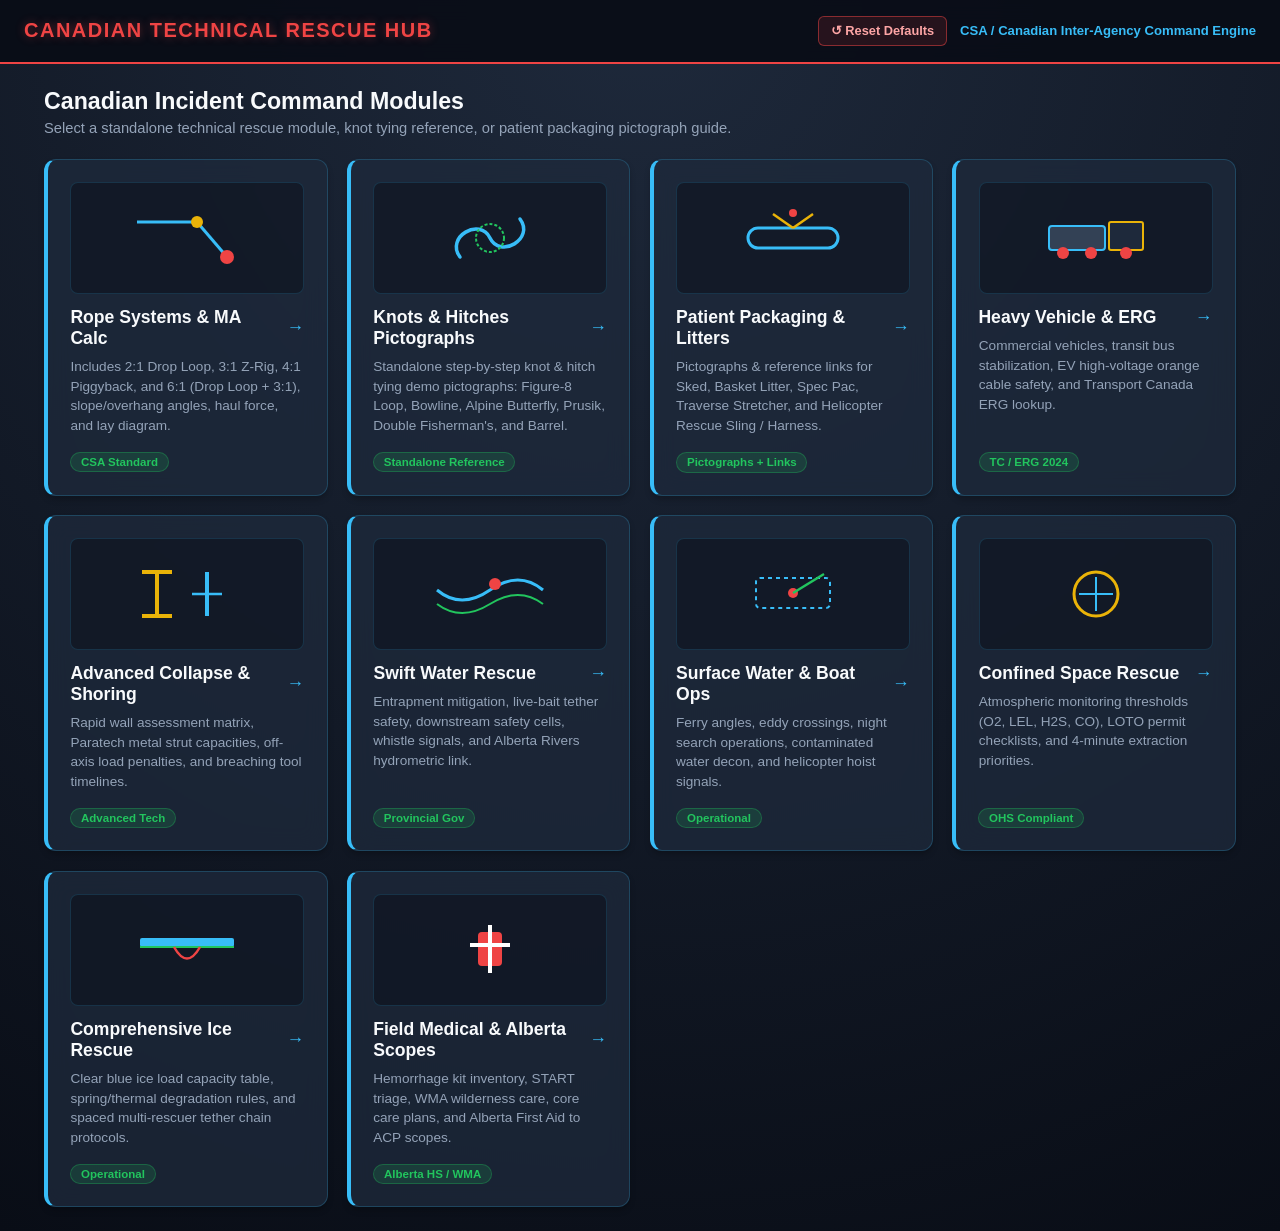
==== commit 6c650986: "Update print statement from 'Hello' to 'Goodbye'" ====
--- a/index.html
+++ b/index.html
@@ -7,96 +7,107 @@
     <style>
         :root {
             --bg-main: #090d16;
-            --panel-bg: rgba(30, 41, 59, 0.75);
-            --panel-border: rgba(56, 189, 248, 0.2);
+            --panel-bg: rgba(30, 41, 59, 0.78);
+            --panel-border: rgba(56, 189, 248, 0.22);
             --accent-red: #ef4444;
             --accent-cyan: #38bdf8;
             --accent-green: #22c55e;
             --accent-yellow: #eab308;
+            --accent-orange: #f97316;
             --text-main: #f8fafc;
             --text-muted: #94a3b8;
             --border-color: #334155;
         }
         * { box-sizing: border-box; margin: 0; padding: 0; font-family: 'Segoe UI', Tahoma, Geneva, Verdana, sans-serif; }
         body { background: radial-gradient(circle at top, #1e293b 0%, #090d16 100%); color: var(--text-main); display: flex; flex-direction: column; min-height: 100vh; }
-        
-        header { background-color: rgba(9, 13, 22, 0.9); backdrop-filter: blur(10px); border-bottom: 2px solid var(--accent-red); padding: 1rem 1.5rem; display: flex; justify-content: space-between; align-items: center; position: sticky; top: 0; z-index: 100; }
-        header h1 { font-size: 1.3rem; color: var(--accent-red); text-transform: uppercase; letter-spacing: 1.5px; cursor: pointer; text-shadow: 0 0 10px rgba(239, 68, 68, 0.4); }
-        .header-nav { display: flex; align-items: center; gap: 1rem; }
-        .hub-back-btn { background-color: rgba(56, 189, 248, 0.1); color: var(--accent-cyan); border: 1px solid var(--accent-cyan); padding: 0.4rem 0.8rem; border-radius: 6px; font-size: 0.85rem; font-weight: bold; cursor: pointer; display: none; transition: all 0.2s; }
+
+        header { background-color: rgba(9, 13, 22, 0.92); backdrop-filter: blur(10px); border-bottom: 2px solid var(--accent-red); padding: 1rem 1.5rem; display: flex; justify-content: space-between; align-items: center; position: sticky; top: 0; z-index: 100; gap: 1rem; flex-wrap: wrap; }
+        header h1 { font-size: 1.25rem; color: var(--accent-red); text-transform: uppercase; letter-spacing: 1.5px; cursor: pointer; text-shadow: 0 0 10px rgba(239, 68, 68, 0.4); }
+        .header-nav { display: flex; align-items: center; gap: 0.8rem; flex-wrap: wrap; }
+        .hub-back-btn { background-color: rgba(56, 189, 248, 0.12); color: var(--accent-cyan); border: 1px solid var(--accent-cyan); padding: 0.4rem 0.85rem; border-radius: 6px; font-size: 0.85rem; font-weight: bold; cursor: pointer; display: none; transition: all 0.2s; }
         .hub-back-btn:hover { background-color: var(--accent-cyan); color: #090d16; box-shadow: 0 0 15px rgba(56, 189, 248, 0.4); }
-
-        .screen-tabs { display: none; background-color: rgba(15, 23, 42, 0.8); border-bottom: 1px solid var(--border-color); backdrop-filter: blur(5px); }
+        .reset-btn { background-color: rgba(239, 68, 68, 0.12); color: #fca5a5; border: 1px solid rgba(239, 68, 68, 0.5); padding: 0.4rem 0.75rem; border-radius: 6px; font-size: 0.8rem; font-weight: 600; cursor: pointer; transition: all 0.2s; }
+        .reset-btn:hover { background-color: var(--accent-red); color: #fff; }
+
+        .screen-tabs { display: none; background-color: rgba(15, 23, 42, 0.88); border-bottom: 1px solid var(--border-color); backdrop-filter: blur(5px); }
         .tab-btn { flex: 1; padding: 0.8rem; background: none; border: none; color: var(--text-muted); font-weight: bold; cursor: pointer; border-bottom: 3px solid transparent; transition: all 0.2s; font-size: 0.9rem; }
         .tab-btn.active { color: var(--accent-cyan); border-bottom: 3px solid var(--accent-cyan); background-color: rgba(56, 189, 248, 0.08); text-shadow: 0 0 8px rgba(56, 189, 248, 0.3); }
 
-        main { flex: 1; padding: 1.5rem; max-width: 1200px; margin: 0 auto; width: 100%; }
-        .screen { display: none; animation: fadeIn 0.3s ease-in-out; }
+        main { flex: 1; padding: 1.5rem; max-width: 1240px; margin: 0 auto; width: 100%; }
+        .screen { display: none; animation: fadeIn 0.25s ease-in-out; }
         .screen.active { display: block; }
 
         @keyframes fadeIn { from { opacity: 0; transform: translateY(4px); } to { opacity: 1; transform: translateY(0); } }
 
-        .hub-grid { display: grid; grid-template-columns: repeat(auto-fit, minmax(260px, 1fr)); gap: 1.2rem; }
-        .hub-card { background: var(--panel-bg); backdrop-filter: blur(12px); border: 1px solid var(--panel-border); border-radius: 12px; padding: 1.5rem; cursor: pointer; transition: all 0.25s ease-in-out; display: flex; flex-direction: column; justify-content: space-between; box-shadow: 0 4px 6px -1px rgba(0, 0, 0, 0.2); }
-        .hub-card:hover { transform: translateY(-4px); border-color: var(--accent-cyan); background: rgba(30, 41, 59, 0.9); box-shadow: 0 10px 25px -5px rgba(56, 189, 248, 0.2); }
+        .hub-grid { display: grid; grid-template-columns: repeat(auto-fit, minmax(265px, 1fr)); gap: 1.2rem; }
+        .hub-card { background: var(--panel-bg); backdrop-filter: blur(12px); border: 1px solid var(--panel-border); border-radius: 12px; padding: 1.4rem; cursor: pointer; transition: all 0.25s ease-in-out; display: flex; flex-direction: column; justify-content: space-between; box-shadow: 0 4px 6px -1px rgba(0, 0, 0, 0.25); }
+        .hub-card:hover { transform: translateY(-4px); border-color: var(--accent-cyan); background: rgba(30, 41, 59, 0.95); box-shadow: 0 10px 25px -5px rgba(56, 189, 248, 0.22); }
         .hub-card.active-module { border-left: 4px solid var(--accent-cyan); }
-        .hub-card h3 { color: var(--text-main); font-size: 1.15rem; margin-bottom: 0.5rem; display: flex; align-items: center; justify-content: space-between; }
-        .hub-card p { color: var(--text-muted); font-size: 0.85rem; line-height: 1.4; margin-bottom: 1rem; }
-        .hub-badge { font-size: 0.75rem; padding: 0.2rem 0.6rem; border-radius: 12px; font-weight: bold; align-self: flex-start; }
+        .hub-card h3 { color: var(--text-main); font-size: 1.1rem; margin-bottom: 0.5rem; display: flex; align-items: center; justify-content: space-between; gap: 0.5rem; }
+        .hub-card p { color: var(--text-muted); font-size: 0.85rem; line-height: 1.45; margin-bottom: 1rem; }
+        .hub-badge { font-size: 0.72rem; padding: 0.2rem 0.6rem; border-radius: 12px; font-weight: bold; align-self: flex-start; }
         .badge-active { background-color: rgba(34, 197, 94, 0.15); color: var(--accent-green); border: 1px solid rgba(34, 197, 94, 0.3); }
 
         .input-grid { display: grid; grid-template-columns: repeat(auto-fit, minmax(300px, 1fr)); gap: 1.2rem; }
-        .card { background: var(--panel-bg); backdrop-filter: blur(12px); padding: 1.3rem; border-radius: 12px; border: 1px solid var(--panel-border); margin-bottom: 1.2rem; box-shadow: 0 4px 6px -1px rgba(0, 0, 0, 0.2); }
-        .card h3 { color: var(--accent-cyan); margin-bottom: 0.8rem; font-size: 1.1rem; border-bottom: 1px solid var(--border-color); padding-bottom: 0.4rem; display: flex; justify-content: space-between; align-items: center; }
-        .field { margin-bottom: 1.2rem; }
-        .field label { display: block; font-size: 0.85rem; color: var(--text-muted); margin-bottom: 0.5rem; font-weight: 600; }
+        .card { background: var(--panel-bg); backdrop-filter: blur(12px); padding: 1.3rem; border-radius: 12px; border: 1px solid var(--panel-border); margin-bottom: 1.2rem; box-shadow: 0 4px 6px -1px rgba(0, 0, 0, 0.25); }
+        .card h3 { color: var(--accent-cyan); margin-bottom: 0.8rem; font-size: 1.08rem; border-bottom: 1px solid var(--border-color); padding-bottom: 0.45rem; display: flex; justify-content: space-between; align-items: center; }
+        .field { margin-bottom: 1.15rem; }
+        .field label { display: block; font-size: 0.84rem; color: var(--text-muted); margin-bottom: 0.45rem; font-weight: 600; }
         .btn-group { display: flex; gap: 0.4rem; flex-wrap: wrap; }
-        .opt-btn { flex: 1; min-width: 70px; padding: 0.6rem 0.4rem; background-color: rgba(9, 13, 22, 0.6); border: 1px solid var(--border-color); color: var(--text-main); border-radius: 6px; font-size: 0.85rem; font-weight: 600; cursor: pointer; text-align: center; transition: all 0.15s ease-in-out; }
+        .opt-btn { flex: 1; min-width: 74px; padding: 0.58rem 0.45rem; background-color: rgba(9, 13, 22, 0.65); border: 1px solid var(--border-color); color: var(--text-main); border-radius: 6px; font-size: 0.82rem; font-weight: 600; cursor: pointer; text-align: center; transition: all 0.15s ease-in-out; }
         .opt-btn:hover { border-color: var(--accent-cyan); }
-        .opt-btn.active { background-color: var(--accent-cyan); color: #090d16; border-color: var(--accent-cyan); box-shadow: 0 0 10px rgba(56, 189, 248, 0.4); }
-        
-        .stepper-control { display: flex; align-items: center; justify-content: space-between; background-color: rgba(9, 13, 22, 0.6); border: 1px solid var(--border-color); border-radius: 6px; padding: 0.3rem; }
+        .opt-btn.active { background-color: var(--accent-cyan); color: #090d16; border-color: var(--accent-cyan); box-shadow: 0 0 10px rgba(56, 189, 248, 0.35); }
+
+        .stepper-control { display: flex; align-items: center; justify-content: space-between; background-color: rgba(9, 13, 22, 0.65); border: 1px solid var(--border-color); border-radius: 6px; padding: 0.3rem; }
         .step-btn { background-color: var(--panel-bg); color: var(--text-main); border: 1px solid var(--border-color); padding: 0.4rem 0.9rem; font-weight: bold; border-radius: 4px; cursor: pointer; transition: all 0.1s; }
         .step-btn:hover { background-color: var(--accent-cyan); color: #090d16; border-color: var(--accent-cyan); }
         .step-value { font-weight: bold; font-size: 1.1rem; color: var(--accent-cyan); }
 
-        .summary-grid { display: grid; grid-template-columns: repeat(auto-fit, minmax(220px, 1fr)); gap: 1rem; margin-bottom: 1.5rem; }
-        .metric-card { background: var(--panel-bg); backdrop-filter: blur(12px); padding: 1.1rem; border-radius: 10px; border: 1px solid var(--panel-border); border-left: 4px solid var(--accent-cyan); box-shadow: 0 4px 6px -1px rgba(0, 0, 0, 0.2); }
-        .metric-card.alert { border-left-color: var(--accent-red); background: rgba(239, 68, 68, 0.08); border-color: rgba(239, 68, 68, 0.3); }
+        .summary-grid { display: grid; grid-template-columns: repeat(auto-fit, minmax(210px, 1fr)); gap: 1rem; margin-bottom: 1.4rem; }
+        .metric-card { background: var(--panel-bg); backdrop-filter: blur(12px); padding: 1.1rem; border-radius: 10px; border: 1px solid var(--panel-border); border-left: 4px solid var(--accent-cyan); box-shadow: 0 4px 6px -1px rgba(0, 0, 0, 0.25); }
+        .metric-card.alert { border-left-color: var(--accent-red); background: rgba(239, 68, 68, 0.08); border-color: rgba(239, 68, 68, 0.35); }
         .metric-card.good { border-left-color: var(--accent-green); }
-        .metric-title { font-size: 0.75rem; color: var(--text-muted); text-transform: uppercase; letter-spacing: 0.5px; font-weight: 600; }
-        .metric-value { font-size: 1.4rem; font-weight: bold; margin-top: 0.3rem; text-shadow: 0 0 8px rgba(255,255,255,0.1); }
-        .metric-sub { font-size: 0.8rem; color: var(--accent-cyan); margin-top: 0.2rem; }
-
-        .alert-banner { background: rgba(239, 68, 68, 0.12); border: 1px solid var(--accent-red); padding: 1rem; border-radius: 8px; margin-bottom: 1.5rem; display: none; backdrop-filter: blur(5px); }
+        .metric-title { font-size: 0.74rem; color: var(--text-muted); text-transform: uppercase; letter-spacing: 0.5px; font-weight: 600; }
+        .metric-value { font-size: 1.35rem; font-weight: bold; margin-top: 0.3rem; }
+        .metric-sub { font-size: 0.78rem; color: var(--accent-cyan); margin-top: 0.25rem; }
+
+        .alert-banner { background: rgba(239, 68, 68, 0.12); border: 1px solid var(--accent-red); padding: 1rem; border-radius: 8px; margin-bottom: 1.4rem; display: none; }
         .alert-banner.visible { display: block; }
         .weakest-list { list-style-type: none; margin-top: 0.5rem; }
-        .weakest-item { padding: 0.7rem; margin-bottom: 0.4rem; background-color: rgba(9, 13, 22, 0.5); border-left: 3px solid var(--accent-yellow); border-radius: 6px; font-size: 0.9rem; border-top: 1px solid rgba(255,255,255,0.03); }
-
-        .canvas-container { background: var(--panel-bg); backdrop-filter: blur(12px); border: 1px solid var(--panel-border); border-radius: 12px; padding: 1rem; display: flex; flex-direction: column; align-items: center; box-shadow: 0 4px 6px -1px rgba(0, 0, 0, 0.2); }
-        canvas { background-color: #03060a; border-radius: 6px; width: 100%; height: auto; max-width: 900px; border: 1px solid var(--border-color); aspect-ratio: 900 / 450; }
-
-        .action-btn { background: linear-gradient(135deg, var(--accent-cyan), #0284c7); color: #090d16; border: none; padding: 0.7rem 1.2rem; font-weight: bold; border-radius: 6px; cursor: pointer; transition: all 0.2s; font-size: 0.9rem; box-shadow: 0 4px 12px rgba(56, 189, 248, 0.3); }
-        .action-btn:hover { filter: brightness(1.1); transform: translateY(-1px); box-shadow: 0 6px 16px rgba(56, 189, 248, 0.4); }
-
-        .cheat-table { width: 100%; border-collapse: collapse; margin-top: 0.5rem; font-size: 0.85rem; }
-        .cheat-table th, .cheat-table td { padding: 0.7rem; border: 1px solid var(--border-color); text-align: left; vertical-align: top; }
-        .cheat-table th { background-color: rgba(9, 13, 22, 0.8); color: var(--accent-cyan); }
-        .glossary-grid { display: grid; grid-template-columns: repeat(auto-fit, minmax(240px, 1fr)); gap: 0.8rem; }
-        .glossary-item { background-color: rgba(9, 13, 22, 0.5); padding: 0.9rem; border-radius: 8px; border: 1px solid var(--border-color); }
+        .weakest-item { padding: 0.7rem; margin-bottom: 0.45rem; background-color: rgba(9, 13, 22, 0.55); border-left: 3px solid var(--accent-yellow); border-radius: 6px; font-size: 0.88rem; line-height: 1.4; }
+
+        .canvas-container { background: var(--panel-bg); backdrop-filter: blur(12px); border: 1px solid var(--panel-border); border-radius: 12px; padding: 1rem; display: flex; flex-direction: column; align-items: center; }
+        canvas { background-color: #03060a; border-radius: 6px; width: 100%; max-width: 900px; height: auto; aspect-ratio: 900 / 460; border: 1px solid var(--border-color); display: block; }
+
+        .action-btn { background: linear-gradient(135deg, var(--accent-cyan), #0284c7); color: #090d16; border: none; padding: 0.68rem 1.15rem; font-weight: bold; border-radius: 6px; cursor: pointer; transition: all 0.2s; font-size: 0.88rem; box-shadow: 0 4px 12px rgba(56, 189, 248, 0.28); }
+        .action-btn:hover { filter: brightness(1.08); transform: translateY(-1px); }
+
+        .cheat-table { width: 100%; border-collapse: collapse; margin-top: 0.5rem; font-size: 0.84rem; }
+        .cheat-table th, .cheat-table td { padding: 0.7rem; border: 1px solid var(--border-color); text-align: left; vertical-align: top; line-height: 1.4; }
+        .cheat-table th { background-color: rgba(9, 13, 22, 0.85); color: var(--accent-cyan); }
+        .glossary-grid { display: grid; grid-template-columns: repeat(auto-fit, minmax(250px, 1fr)); gap: 0.85rem; }
+        .glossary-item { background-color: rgba(9, 13, 22, 0.55); padding: 0.95rem; border-radius: 8px; border: 1px solid var(--border-color); line-height: 1.4; }
         .glossary-item strong { color: var(--accent-cyan); display: block; margin-bottom: 0.3rem; }
-        .resource-link { color: var(--accent-cyan); text-decoration: none; font-weight: 600; display: inline-flex; align-items: center; gap: 4px; }
+        .resource-link { color: var(--accent-cyan); text-decoration: none; font-weight: 600; display: inline-flex; align-items: center; gap: 4px; font-size: 0.84rem; }
         .resource-link:hover { text-decoration: underline; }
 
-        .module-svg { width: 100%; height: 110px; background: rgba(9, 13, 22, 0.4); border-radius: 8px; margin-bottom: 0.8rem; border: 1px solid rgba(56, 189, 248, 0.15); display: flex; align-items: center; justify-content: center; }
-        .search-input { width: 100%; padding: 0.6rem; background: rgba(9, 13, 22, 0.8); border: 1px solid var(--border-color); color: var(--text-main); border-radius: 6px; font-size: 0.9rem; margin-bottom: 0.8rem; }
-        
-        .knot-card-grid { display: grid; grid-template-columns: repeat(auto-fit, minmax(280px, 1fr)); gap: 1rem; margin-top: 1rem; }
-        .knot-card { background: rgba(9, 13, 22, 0.6); border: 1px solid var(--border-color); border-radius: 8px; padding: 1rem; }
-        .knot-card h4 { color: var(--accent-cyan); margin-bottom: 0.4rem; font-size: 1rem; display: flex; justify-content: space-between; }
-        .knot-phases { display: grid; grid-template-columns: 1fr 1fr 1fr; gap: 6px; margin-top: 0.6rem; }
-        .knot-phase-box { background: rgba(30, 41, 59, 0.5); border: 1px solid rgba(56, 189, 248, 0.2); border-radius: 6px; padding: 6px; text-align: center; }
-        .knot-phase-title { font-size: 0.7rem; color: var(--text-muted); text-transform: uppercase; margin-bottom: 4px; font-weight: bold; }
+        .module-svg { width: 100%; height: 112px; background: rgba(9, 13, 22, 0.45); border-radius: 8px; margin-bottom: 0.8rem; border: 1px solid rgba(56, 189, 248, 0.16); display: flex; align-items: center; justify-content: center; overflow: hidden; }
+        .search-input { width: 100%; padding: 0.65rem; background: rgba(9, 13, 22, 0.8); border: 1px solid var(--border-color); color: var(--text-main); border-radius: 6px; font-size: 0.9rem; margin-bottom: 0.8rem; }
+
+        .knot-card-grid { display: grid; grid-template-columns: repeat(auto-fit, minmax(300px, 1fr)); gap: 1rem; margin-top: 1rem; }
+        .knot-card { background: rgba(9, 13, 22, 0.65); border: 1px solid var(--border-color); border-radius: 10px; padding: 1rem; display: flex; flex-direction: column; justify-content: space-between; }
+        .knot-card h4 { color: var(--accent-cyan); margin-bottom: 0.35rem; font-size: 1rem; display: flex; justify-content: space-between; align-items: center; gap: 0.5rem; }
+        .knot-eff { font-size: 0.76rem; color: var(--accent-green); background: rgba(34, 197, 94, 0.12); padding: 0.15rem 0.45rem; border-radius: 6px; white-space: nowrap; }
+        .knot-phases { display: grid; grid-template-columns: repeat(3, 1fr); gap: 8px; margin-top: 0.7rem; }
+        .knot-phase-box { background: rgba(15, 23, 42, 0.85); border: 1px solid rgba(56, 189, 248, 0.2); border-radius: 6px; padding: 7px 5px; text-align: center; }
+        .knot-phase-title { font-size: 0.68rem; color: var(--accent-cyan); text-transform: uppercase; margin-bottom: 4px; font-weight: 700; letter-spacing: 0.3px; }
+        .knot-step-cap { font-size: 0.7rem; color: var(--text-muted); margin-top: 3px; line-height: 1.25; }
+
+        .gear-grid { display: grid; grid-template-columns: repeat(auto-fit, minmax(290px, 1fr)); gap: 1rem; }
+        .gear-card { background: rgba(9, 13, 22, 0.65); border: 1px solid var(--border-color); border-radius: 10px; padding: 1rem; display: flex; flex-direction: column; justify-content: space-between; }
+        .pictograph-box { background: #040811; border: 1px solid rgba(56, 189, 248, 0.25); border-radius: 8px; height: 125px; display: flex; align-items: center; justify-content: center; margin-bottom: 0.75rem; }
+        .gear-card h4 { color: var(--accent-cyan); font-size: 1.02rem; margin-bottom: 0.35rem; }
+        .gear-card p { color: var(--text-muted); font-size: 0.83rem; line-height: 1.42; margin-bottom: 0.7rem; }
     </style>
 </head>
 <body>
@@ -105,68 +116,83 @@
         <h1 onclick="returnToHub()">Canadian Technical Rescue Hub</h1>
         <div class="header-nav">
             <button id="hubBackBtn" class="hub-back-btn" onclick="returnToHub()">← Rescue Hub</button>
-            <span style="font-size: 0.85rem; color: var(--accent-cyan); font-weight: 600;" id="headerSubtitle">CSA / Canadian Inter-Agency Command Engine</span>
+            <button class="reset-btn" onclick="resetDefaults()">↺ Reset Defaults</button>
+            <span style="font-size: 0.82rem; color: var(--accent-cyan); font-weight: 600;" id="headerSubtitle">CSA / Canadian Inter-Agency Command Engine</span>
         </div>
     </header>
 
     <nav id="ropeNavTabs" class="screen-tabs">
         <button class="tab-btn active" onclick="switchRopeTab('screen-inputs', this)">1. Operations & Inputs</button>
-        <button class="tab-btn" onclick="switchRopeTab('screen-analysis', this)">2. Load & Shock Margin</button>
-        <button class="tab-btn" onclick="switchRopeTab('screen-knots', this)">3. Knot Efficiency Matrix</button>
-        <button class="tab-btn" onclick="switchRopeTab('screen-diagram', this)">4. Lay Diagram</button>
+        <button class="tab-btn" onclick="switchRopeTab('screen-analysis', this)">2. Load & Haul Math</button>
+        <button class="tab-btn" onclick="switchRopeTab('screen-diagram', this)">3. Lay Diagram</button>
     </nav>
 
     <main>
         <!-- LANDING PAGE / RESCUE HUB -->
         <section id="screen-home" class="screen active">
-            <div style="margin-bottom: 1.5rem;">
-                <h2 style="color: var(--text-main); font-size: 1.5rem; margin-bottom: 0.4rem;">Canadian Incident Command Modules</h2>
-                <p style="color: var(--text-muted); font-size: 0.95rem;">Select an accredited technical rescue discipline below for provincial/CSA standard calculators and field modules.</p>
-            </div>
-            
+            <div style="margin-bottom: 1.4rem;">
+                <h2 style="color: var(--text-main); font-size: 1.45rem; margin-bottom: 0.35rem;">Canadian Incident Command Modules</h2>
+                <p style="color: var(--text-muted); font-size: 0.92rem;">Select a standalone technical rescue module, knot tying reference, or patient packaging pictograph guide.</p>
+            </div>
+
             <div class="hub-grid">
                 <div class="hub-card active-module" onclick="launchModule('rope')">
                     <div>
                         <div class="module-svg">
-                            <svg width="120" height="70" viewBox="0 0 120 70">
-                                <path d="M10 50 Q 60 10 110 50" stroke="#38bdf8" stroke-width="3" fill="none"/>
-                                <circle cx="60" cy="30" r="6" fill="#ef4444"/>
-                                <line x1="60" y1="30" x2="60" y2="60" stroke="#22c55e" stroke-width="3"/>
-                            </svg>
-                        </div>
-                        <h3>Rope Rescue & Systems <span style="color: var(--accent-cyan);">→</span></h3>
-                        <p>Twin tension systems, MA hauling math, haul team effort estimator, dynamic shock math, and 3-phase knot efficiency graphics.</p>
+                            <svg width="130" height="72" viewBox="0 0 130 72">
+                                <line x1="15" y1="20" x2="75" y2="20" stroke="#38bdf8" stroke-width="3"/>
+                                <line x1="75" y1="20" x2="105" y2="55" stroke="#38bdf8" stroke-width="3"/>
+                                <circle cx="75" cy="20" r="6" fill="#eab308"/>
+                                <circle cx="105" cy="55" r="7" fill="#ef4444"/>
+                            </svg>
+                        </div>
+                        <h3>Rope Systems & MA Calc <span style="color: var(--accent-cyan);">→</span></h3>
+                        <p>Includes 2:1 Drop Loop, 3:1 Z-Rig, 4:1 Piggyback, and 6:1 (Drop Loop + 3:1), slope/overhang angles, haul force, and lay diagram.</p>
                     </div>
                     <span class="hub-badge badge-active">CSA Standard</span>
                 </div>
 
+                <div class="hub-card active-module" onclick="launchModule('knots')">
+                    <div>
+                        <div class="module-svg">
+                            <svg width="130" height="72" viewBox="0 0 130 72">
+                                <path d="M 35 55 C 20 35, 55 15, 65 36 C 75 57, 110 37, 95 17" stroke="#38bdf8" stroke-width="3.5" fill="none" stroke-linecap="round"/>
+                                <circle cx="65" cy="36" r="14" stroke="#22c55e" stroke-width="2" stroke-dasharray="3 2" fill="none"/>
+                            </svg>
+                        </div>
+                        <h3>Knots & Hitches Pictographs <span style="color: var(--accent-cyan);">→</span></h3>
+                        <p>Standalone step-by-step knot & hitch tying demo pictographs: Figure-8 Loop, Bowline, Alpine Butterfly, Prusik, Double Fisherman's, and Barrel.</p>
+                    </div>
+                    <span class="hub-badge badge-active">Standalone Reference</span>
+                </div>
+
                 <div class="hub-card active-module" onclick="launchModule('packaging')">
                     <div>
                         <div class="module-svg">
-                            <svg width="120" height="70" viewBox="0 0 120 70">
-                                <rect x="20" y="25" width="80" height="25" rx="12" fill="none" stroke="#38bdf8" stroke-width="3"/>
-                                <circle cx="40" cy="37" r="4" fill="#ef4444"/>
-                                <line x1="55" y1="25" x2="55" y2="50" stroke="#22c55e" stroke-width="2"/>
-                                <line x1="75" y1="25" x2="75" y2="50" stroke="#22c55e" stroke-width="2"/>
+                            <svg width="130" height="72" viewBox="0 0 130 72">
+                                <rect x="20" y="26" width="90" height="20" rx="10" fill="none" stroke="#38bdf8" stroke-width="3"/>
+                                <line x1="45" y1="12" x2="65" y2="26" stroke="#eab308" stroke-width="2.5"/>
+                                <line x1="85" y1="12" x2="65" y2="26" stroke="#eab308" stroke-width="2.5"/>
+                                <circle cx="65" cy="11" r="4" fill="#ef4444"/>
                             </svg>
                         </div>
                         <h3>Patient Packaging & Litters <span style="color: var(--accent-cyan);">→</span></h3>
-                        <p>Sked, Ferno basket, KED, and spineboard deployment protocols, spinal motion restriction, horizontal/vertical harness bridles, and official manuals.</p>
-                    </div>
-                    <span class="hub-badge badge-active">New Operational</span>
+                        <p>Pictographs & reference links for Sked, Basket Litter, Spec Pac, Traverse Stretcher, and Helicopter Rescue Sling / Harness.</p>
+                    </div>
+                    <span class="hub-badge badge-active">Pictographs + Links</span>
                 </div>
 
                 <div class="hub-card active-module" onclick="launchModule('extrication')">
                     <div>
                         <div class="module-svg">
-                            <svg width="120" height="70" viewBox="0 0 120 70">
-                                <rect x="15" y="25" width="55" height="25" rx="3" fill="#334155" stroke="#38bdf8" stroke-width="2"/>
-                                <rect x="73" y="20" width="35" height="30" rx="2" fill="#1e293b" stroke="#eab308" stroke-width="2"/>
-                                <circle cx="28" cy="52" r="6" fill="#ef4444"/><circle cx="55" cy="52" r="6" fill="#ef4444"/><circle cx="90" cy="52" r="6" fill="#ef4444"/>
+                            <svg width="130" height="72" viewBox="0 0 130 72">
+                                <rect x="18" y="24" width="56" height="24" rx="3" fill="#334155" stroke="#38bdf8" stroke-width="2"/>
+                                <rect x="78" y="20" width="34" height="28" rx="2" fill="#1e293b" stroke="#eab308" stroke-width="2"/>
+                                <circle cx="32" cy="51" r="6" fill="#ef4444"/><circle cx="60" cy="51" r="6" fill="#ef4444"/><circle cx="95" cy="51" r="6" fill="#ef4444"/>
                             </svg>
                         </div>
                         <h3>Heavy Vehicle & ERG <span style="color: var(--accent-cyan);">→</span></h3>
-                        <p>Commercial vehicles, bus stabilization diagrams, EV orange cable high-voltage protocols, and built-in ERG 2024 database.</p>
+                        <p>Commercial vehicles, transit bus stabilization, EV high-voltage orange cable safety, and Transport Canada ERG lookup.</p>
                     </div>
                     <span class="hub-badge badge-active">TC / ERG 2024</span>
                 </div>
@@ -174,17 +200,16 @@
                 <div class="hub-card active-module" onclick="launchModule('collapse')">
                     <div>
                         <div class="module-svg">
-                            <svg width="120" height="70" viewBox="0 0 120 70">
-                                <line x1="30" y1="15" x2="30" y2="60" stroke="#eab308" stroke-width="4"/>
-                                <line x1="15" y1="15" x2="45" y2="15" stroke="#eab308" stroke-width="4"/>
-                                <line x1="15" y1="60" x2="45" y2="60" stroke="#eab308" stroke-width="4"/>
-                                <line x1="75" y1="15" x2="75" y2="60" stroke="#38bdf8" stroke-width="4"/>
-                                <line x1="60" y1="15" x2="90" y2="15" stroke="#38bdf8" stroke-width="4"/>
-                                <line x1="60" y1="37" x2="90" y2="37" stroke="#38bdf8" stroke-width="2"/>
+                            <svg width="130" height="72" viewBox="0 0 130 72">
+                                <line x1="35" y1="14" x2="35" y2="58" stroke="#eab308" stroke-width="4"/>
+                                <line x1="20" y1="14" x2="50" y2="14" stroke="#eab308" stroke-width="4"/>
+                                <line x1="20" y1="58" x2="50" y2="58" stroke="#eab308" stroke-width="4"/>
+                                <line x1="85" y1="14" x2="85" y2="58" stroke="#38bdf8" stroke-width="4"/>
+                                <line x1="70" y1="36" x2="100" y2="36" stroke="#38bdf8" stroke-width="2.5"/>
                             </svg>
                         </div>
                         <h3>Advanced Collapse & Shoring <span style="color: var(--accent-cyan);">→</span></h3>
-                        <p>T-Stops, Double T-Stops, flying rakers, rapid wall assessment matrix, Paratech metal strut capacities, and breaching timelines.</p>
+                        <p>Rapid wall assessment matrix, Paratech metal strut capacities, off-axis load penalties, and breaching tool timelines.</p>
                     </div>
                     <span class="hub-badge badge-active">Advanced Tech</span>
                 </div>
@@ -192,14 +217,14 @@
                 <div class="hub-card active-module" onclick="launchModule('swiftwater')">
                     <div>
                         <div class="module-svg">
-                            <svg width="120" height="70" viewBox="0 0 120 70">
-                                <path d="M10 30 Q 30 50 60 30 T 110 30" stroke="#38bdf8" stroke-width="3" fill="none"/>
-                                <path d="M10 45 Q 30 65 60 45 T 110 45" stroke="#22c55e" stroke-width="2" fill="none"/>
-                                <circle cx="65" cy="25" r="7" fill="#ef4444"/>
+                            <svg width="130" height="72" viewBox="0 0 130 72">
+                                <path d="M12 32 Q 36 52 65 32 T 118 32" stroke="#38bdf8" stroke-width="3" fill="none"/>
+                                <path d="M12 46 Q 36 64 65 46 T 118 46" stroke="#22c55e" stroke-width="2" fill="none"/>
+                                <circle cx="70" cy="26" r="6" fill="#ef4444"/>
                             </svg>
                         </div>
                         <h3>Swift Water Rescue <span style="color: var(--accent-cyan);">→</span></h3>
-                        <p>Entrapment mitigations, live-bait tether safety, downstream safety cells, whistle signals, and Alberta Rivers hydrometric links.</p>
+                        <p>Entrapment mitigation, live-bait tether safety, downstream safety cells, whistle signals, and Alberta Rivers hydrometric link.</p>
                     </div>
                     <span class="hub-badge badge-active">Provincial Gov</span>
                 </div>
@@ -207,14 +232,14 @@
                 <div class="hub-card active-module" onclick="launchModule('surfacewater')">
                     <div>
                         <div class="module-svg">
-                            <svg width="120" height="70" viewBox="0 0 120 70">
-                                <rect x="25" y="20" width="70" height="30" rx="4" fill="none" stroke="#38bdf8" stroke-width="2" stroke-dasharray="4"/>
-                                <circle cx="60" cy="35" r="5" fill="#ef4444"/>
-                                <line x1="60" y1="35" x2="90" y2="15" stroke="#22c55e" stroke-width="2"/>
+                            <svg width="130" height="72" viewBox="0 0 130 72">
+                                <rect x="28" y="20" width="74" height="30" rx="4" fill="none" stroke="#38bdf8" stroke-width="2" stroke-dasharray="4"/>
+                                <circle cx="65" cy="35" r="5" fill="#ef4444"/>
+                                <line x1="65" y1="35" x2="96" y2="16" stroke="#22c55e" stroke-width="2.5"/>
                             </svg>
                         </div>
                         <h3>Surface Water & Boat Ops <span style="color: var(--accent-cyan);">→</span></h3>
-                        <p>Grid searches, body recovery, boat handling in current, night operations, decontamination, and helicopter hoist signals.</p>
+                        <p>Ferry angles, eddy crossings, night search operations, contaminated water decon, and helicopter hoist signals.</p>
                     </div>
                     <span class="hub-badge badge-active">Operational</span>
                 </div>
@@ -222,14 +247,14 @@
                 <div class="hub-card active-module" onclick="launchModule('confined')">
                     <div>
                         <div class="module-svg">
-                            <svg width="120" height="70" viewBox="0 0 120 70">
-                                <circle cx="60" cy="35" r="22" fill="none" stroke="#eab308" stroke-width="3"/>
-                                <line x1="45" y1="35" x2="75" y2="35" stroke="#38bdf8" stroke-width="2"/>
-                                <line x1="60" y1="20" x2="60" y2="50" stroke="#38bdf8" stroke-width="2"/>
+                            <svg width="130" height="72" viewBox="0 0 130 72">
+                                <circle cx="65" cy="36" r="22" fill="none" stroke="#eab308" stroke-width="3"/>
+                                <line x1="48" y1="36" x2="82" y2="36" stroke="#38bdf8" stroke-width="2"/>
+                                <line x1="65" y1="19" x2="65" y2="53" stroke="#38bdf8" stroke-width="2"/>
                             </svg>
                         </div>
                         <h3>Confined Space Rescue <span style="color: var(--accent-cyan);">→</span></h3>
-                        <p>Atmospheric monitoring limits (O2, LEL, H2S, CO), permit checklists, 4-minute extraction timelines, and tripod systems.</p>
+                        <p>Atmospheric monitoring thresholds (O2, LEL, H2S, CO), LOTO permit checklists, and 4-minute extraction priorities.</p>
                     </div>
                     <span class="hub-badge badge-active">OHS Compliant</span>
                 </div>
@@ -237,14 +262,14 @@
                 <div class="hub-card active-module" onclick="launchModule('ice')">
                     <div>
                         <div class="module-svg">
-                            <svg width="120" height="70" viewBox="0 0 120 70">
-                                <rect x="15" y="25" width="90" height="8" fill="#38bdf8" rx="2"/>
-                                <line x1="15" y1="33" x2="105" y2="33" stroke="#22c55e" stroke-width="2"/>
-                                <path d="M 50 33 Q 60 55 70 33" stroke="#ef4444" stroke-width="2" fill="none"/>
+                            <svg width="130" height="72" viewBox="0 0 130 72">
+                                <rect x="18" y="24" width="94" height="9" fill="#38bdf8" rx="2"/>
+                                <line x1="18" y1="33" x2="112" y2="33" stroke="#22c55e" stroke-width="2"/>
+                                <path d="M 52 33 Q 65 56 78 33" stroke="#ef4444" stroke-width="2.5" fill="none"/>
                             </svg>
                         </div>
                         <h3>Comprehensive Ice Rescue <span style="color: var(--accent-cyan);">→</span></h3>
-                        <p>Blue ice thickness matrix, degradation factors, slot cutting, thermal survival math, and multi-rescuer chain protocols.</p>
+                        <p>Clear blue ice load capacity table, spring/thermal degradation rules, and spaced multi-rescuer tether chain protocols.</p>
                     </div>
                     <span class="hub-badge badge-active">Operational</span>
                 </div>
@@ -252,21 +277,21 @@
                 <div class="hub-card active-module" onclick="launchModule('medical')">
                     <div>
                         <div class="module-svg">
-                            <svg width="120" height="70" viewBox="0 0 120 70">
-                                <rect x="48" y="20" width="24" height="30" rx="3" fill="#ef4444"/>
-                                <line x1="40" y1="32" x2="80" y2="32" stroke="#fff" stroke-width="4"/>
-                                <line x1="60" y1="12" x2="60" y2="58" stroke="#fff" stroke-width="4"/>
+                            <svg width="130" height="72" viewBox="0 0 130 72">
+                                <rect x="53" y="18" width="24" height="34" rx="4" fill="#ef4444"/>
+                                <line x1="45" y1="31" x2="85" y2="31" stroke="#fff" stroke-width="4"/>
+                                <line x1="65" y1="11" x2="65" y2="59" stroke="#fff" stroke-width="4"/>
                             </svg>
                         </div>
                         <h3>Field Medical & Alberta Scopes <span style="color: var(--accent-cyan);">→</span></h3>
-                        <p>Bleeding control kit inventory, TCCC tourniquets, mass-casualty triage, WMA wilderness protocols, and Alberta First Aid to ACP flowcharts.</p>
+                        <p>Hemorrhage kit inventory, START triage, WMA wilderness care, core care plans, and Alberta First Aid to ACP scopes.</p>
                     </div>
                     <span class="hub-badge badge-active">Alberta HS / WMA</span>
                 </div>
             </div>
         </section>
 
-        <!-- SCREEN 1: ROPE INPUTS -->
+        <!-- ROPE SCREEN 1: INPUTS -->
         <section id="screen-inputs" class="screen">
             <div class="input-grid">
                 <div class="card">
@@ -274,32 +299,34 @@
                     <div class="field">
                         <label>Rigging Strategy</label>
                         <div class="btn-group" data-key="riggingStrategy">
-                            <button class="opt-btn active" onclick="selectOption(this, 'riggingStrategy', 'tts')">Twin Tension System</button>
+                            <button class="opt-btn active" onclick="selectOption(this, 'riggingStrategy', 'tts')">Twin Tension (TTS)</button>
                             <button class="opt-btn" onclick="selectOption(this, 'riggingStrategy', 'mb')">Main & Belay</button>
                         </div>
                     </div>
                     <div class="field">
                         <label>Mechanical Advantage (MA)</label>
                         <div class="btn-group" data-key="maSystem">
-                            <button class="opt-btn active" onclick="selectOption(this, 'maSystem', 1)">1:1 (Direct)</button>
-                            <button class="opt-btn" onclick="selectOption(this, 'maSystem', 3)">3:1 (Z-Rig)</button>
-                            <button class="opt-btn" onclick="selectOption(this, 'maSystem', 4)">4:1 (Piggyback)</button>
+                            <button class="opt-btn" onclick="selectOption(this, 'maSystem', 1)">1:1 Direct</button>
+                            <button class="opt-btn active" onclick="selectOption(this, 'maSystem', 2)">2:1 Drop Loop</button>
+                            <button class="opt-btn" onclick="selectOption(this, 'maSystem', 3)">3:1 Z-Rig</button>
+                            <button class="opt-btn" onclick="selectOption(this, 'maSystem', 4)">4:1 Piggyback</button>
+                            <button class="opt-btn" onclick="selectOption(this, 'maSystem', 6)">6:1 (Drop Loop + 3:1)</button>
                         </div>
                     </div>
                     <div class="field">
-                        <label>Rope Type & Diameter</label>
+                        <label>Rope Type & Spec</label>
                         <div class="btn-group" data-key="ropeType">
-                            <button class="opt-btn active" onclick="selectOption(this, 'ropeType', 'static')">12.5mm Static</button>
-                            <button class="opt-btn" onclick="selectOption(this, 'ropeType', 'static11')">11mm Low-Elongation</button>
-                            <button class="opt-btn" onclick="selectOption(this, 'ropeType', 'dynamic')">11mm Dynamic</button>
+                            <button class="opt-btn active" onclick="selectOption(this, 'ropeType', 'static125')">12.5mm Static (40kN)</button>
+                            <button class="opt-btn" onclick="selectOption(this, 'ropeType', 'static11')">11mm Low-Elong (30kN)</button>
+                            <button class="opt-btn" onclick="selectOption(this, 'ropeType', 'dynamic11')">11mm Dynamic (24kN)</button>
                         </div>
                     </div>
                     <div class="field">
                         <label>Edge Friction Estimate</label>
                         <div class="btn-group" data-key="frictionLoss">
-                            <button class="opt-btn active" onclick="selectOption(this, 'frictionLoss', 10)">Roller (~10% Loss)</button>
-                            <button class="opt-btn" onclick="selectOption(this, 'frictionLoss', 30)">Edge Pad (~30% Loss)</button>
-                            <button class="opt-btn" onclick="selectOption(this, 'frictionLoss', 50)">Rough Edge (~50% Loss)</button>
+                            <button class="opt-btn active" onclick="selectOption(this, 'frictionLoss', 10)">Roller (~10%)</button>
+                            <button class="opt-btn" onclick="selectOption(this, 'frictionLoss', 30)">Edge Pad (~30%)</button>
+                            <button class="opt-btn" onclick="selectOption(this, 'frictionLoss', 50)">Rough Edge (~50%)</button>
                         </div>
                     </div>
                 </div>
@@ -307,10 +334,10 @@
                 <div class="card">
                     <h3>Load & Personnel</h3>
                     <div class="field">
-                        <label>Rescue Basket (Litter)</label>
+                        <label>Rescue Basket / Litter</label>
                         <div class="btn-group" data-key="useLitter">
-                            <button class="opt-btn active" onclick="selectOption(this, 'useLitter', true)">Metal Basket (+30 lbs)</button>
-                            <button class="opt-btn" onclick="selectOption(this, 'useLitter', false)">None / Sked Only</button>
+                            <button class="opt-btn active" onclick="selectOption(this, 'useLitter', true)">Metal Litter (+30 lbs)</button>
+                            <button class="opt-btn" onclick="selectOption(this, 'useLitter', false)">Sked / Harness Only</button>
                         </div>
                     </div>
                     <div class="field">
@@ -322,7 +349,7 @@
                         </div>
                     </div>
                     <div class="field">
-                        <label>Rescuers on Line</label>
+                        <label>Rescuers on Line / Litter</label>
                         <div class="stepper-control">
                             <button class="step-btn" onclick="adjustValue('numRescuers', -1)">-</button>
                             <span class="step-value" id="val-numRescuers">1</span>
@@ -340,7 +367,7 @@
                 </div>
 
                 <div class="card">
-                    <h3>Environment & Anchors</h3>
+                    <h3>Slope Profile & Anchors</h3>
                     <div class="field">
                         <label>Average Weight / Person</label>
                         <div class="btn-group" data-key="avgWeight">
@@ -350,318 +377,453 @@
                         </div>
                     </div>
                     <div class="field">
-                        <label>Slope Angle (Degrees)</label>
+                        <label>Slope Angle (Degrees / Overhang)</label>
                         <div class="btn-group" data-key="angle">
-                            <button class="opt-btn" onclick="selectOption(this, 'angle', 30)">30°</button>
-                            <button class="opt-btn" onclick="selectOption(this, 'angle', 45)">45°</button>
-                            <button class="opt-btn" onclick="selectOption(this, 'angle', 60)">60°</button>
-                            <button class="opt-btn active" onclick="selectOption(this, 'angle', 90)">90°</button>
+                            <button class="opt-btn" onclick="selectOption(this, 'angle', 20)">20° Low</button>
+                            <button class="opt-btn" onclick="selectOption(this, 'angle', 35)">35° Slope</button>
+                            <button class="opt-btn" onclick="selectOption(this, 'angle', 50)">50° Steep</button>
+                            <button class="opt-btn" onclick="selectOption(this, 'angle', 75)">75° High</button>
+                            <button class="opt-btn active" onclick="selectOption(this, 'angle', 90)">90° Vertical</button>
+                            <button class="opt-btn" onclick="selectOption(this, 'angle', 105)">Overhang (105°)</button>
                         </div>
                     </div>
                     <div class="field">
                         <label>Anchor Type / Rating</label>
                         <div class="btn-group" data-key="anchorType">
-                            <button class="opt-btn" onclick="selectOption(this, 'anchorType', 'industrial')">Industrial (6k)</button>
-                            <button class="opt-btn active" onclick="selectOption(this, 'anchorType', 'tree')">Substantial Tree</button>
-                            <button class="opt-btn" onclick="selectOption(this, 'anchorType', 'vehicle')">Vehicle</button>
+                            <button class="opt-btn" onclick="selectOption(this, 'anchorType', 'industrial')">Industrial (6,000 lbs)</button>
+                            <button class="opt-btn active" onclick="selectOption(this, 'anchorType', 'tree')">Substantial Tree (4,000 lbs)</button>
+                            <button class="opt-btn" onclick="selectOption(this, 'anchorType', 'vehicle')">Vehicle (2,500 lbs)</button>
                         </div>
                     </div>
                 </div>
             </div>
         </section>
 
-        <!-- SCREEN 2: ROPE ANALYSIS -->
+        <!-- ROPE SCREEN 2: ANALYSIS -->
         <section id="screen-analysis" class="screen">
             <div id="safetyAlertBanner" class="alert-banner">
-                <h3 style="color: var(--accent-red); margin-bottom: 0.3rem;">⚠️ SAFETY FACTOR / HAUL CAPACITY WARNING</h3>
-                <p id="alertBannerText" style="font-size: 0.95rem; line-height: 1.4;">System parameters exceed recommended safety margins or physical haul team capacity.</p>
-            </div>
+                <h3 style="color: var(--accent-red); margin-bottom: 0.3rem;">⚠️ SYSTEM / ERGONOMIC WARNING</h3>
+                <p id="alertBannerText" style="font-size: 0.92rem; line-height: 1.45;"></p>
+            </div>
+
             <div class="summary-grid">
                 <div class="metric-card">
                     <div class="metric-title">Total Suspended Mass</div>
                     <div class="metric-value" id="res-total-weight">0 lbs</div>
-                    <div class="metric-sub" id="res-total-weight-sub">0 kg / 0 kN</div>
+                    <div class="metric-sub" id="res-total-weight-sub">0 kg / 0.00 kN</div>
                 </div>
                 <div class="metric-card">
-                    <div class="metric-title">Tension Per Line (+ Friction)</div>
+                    <div class="metric-title">Working Line Tension (+ Friction)</div>
                     <div class="metric-value" id="res-rope-load">0 lbs</div>
-                    <div class="metric-sub" id="res-rope-load-sub">0 kg / 0 kN</div>
+                    <div class="metric-sub" id="res-rope-load-sub">0 kg / 0.00 kN</div>
                 </div>
                 <div class="metric-card alert" style="border-left-color: var(--accent-yellow);">
-                    <div class="metric-title">Worst-Case Single Line Dynamic Shock</div>
+                    <div class="metric-title">Dynamic Shock Spike</div>
                     <div class="metric-value" id="res-shock-load">0 lbs</div>
-                    <div class="metric-sub" id="res-shock-sub">Estimated 2ft Dynamic Drop</div>
+                    <div class="metric-sub" id="res-shock-sub">Elongation-adjusted shock</div>
                 </div>
                 <div class="metric-card" id="card-sf">
-                    <div class="metric-title">System Safety Factor (Single Line Failure)</div>
-                    <div class="metric-value" id="res-safety-factor">0 : 1</div>
-                    <div class="metric-sub">Target: 10:1 Minimum</div>
+                    <div class="metric-title">System Safety Factor</div>
+                    <div class="metric-value" id="res-safety-factor">0.0 : 1</div>
+                    <div class="metric-sub" id="res-sf-sub">Target: 10:1 Minimum</div>
                 </div>
                 <div class="metric-card" id="card-haul">
-                    <div class="metric-title">Haul Team Pull Required</div>
+                    <div class="metric-title">Haul Force (<span id="res-ma-label">2:1</span>)</div>
                     <div class="metric-value" id="res-haul-force">0 lbs</div>
-                    <div class="metric-sub" id="res-haul-sub">~0 lbs / person</div>
-                </div>
-            </div>
-            
+                    <div class="metric-sub" id="res-haul-sub">~0 lbs / rescuer</div>
+                </div>
+            </div>
+
             <div style="display: flex; justify-content: flex-end; margin-bottom: 1.2rem;">
-                <button class="action-btn" onclick="exportIncidentReport()">📋 Export Incident Report Summary</button>
-            </div>
-
-            <div class="card" style="margin-bottom: 1.2rem;">
-                <h3>Top 3 Weakest System Components</h3>
+                <button class="action-btn" onclick="exportIncidentReport()">📋 Export Incident Report (.TXT)</button>
+            </div>
+
+            <div class="card">
+                <h3>Top 3 Weakest System Components (Relative to Governing Load)</h3>
                 <ul id="weakestGearList" class="weakest-list"></ul>
             </div>
-            <div class="card">
-                <h3>System Structural Breakdown & Physics Evaluation</h3>
-                <p style="color: var(--text-muted); font-size: 0.9rem; line-height: 1.6;" id="res-breakdown-text">Select parameters on the operational tab to evaluate forces.</p>
+
+            <div class="card">
+                <h3>Rigging Physics & MA System Notes</h3>
+                <p style="color: var(--text-muted); font-size: 0.9rem; line-height: 1.6;" id="res-breakdown-text"></p>
             </div>
         </section>
 
-        <!-- SCREEN 3: KNOT EFFICIENCY GRAPHICS -->
+        <!-- ROPE SCREEN 3: LAY DIAGRAM -->
+        <section id="screen-diagram" class="screen">
+            <div class="canvas-container">
+                <h3 style="color: var(--accent-cyan); margin-bottom: 0.6rem; align-self: flex-start;">Slope, Overhang & Rigging Lay Diagram</h3>
+                <canvas id="diagramCanvas" width="900" height="460"></canvas>
+            </div>
+        </section>
+
+        <!-- STANDALONE MODULE: KNOTS & HITCHES PICTOGRAPHS -->
         <section id="screen-knots" class="screen">
             <div style="margin-bottom: 1.2rem;">
-                <h2 style="color: var(--accent-cyan); font-size: 1.3rem;">Rescue Knot Efficiency & 3-Phase Formation Graphics</h2>
-                <p style="color: var(--text-muted); font-size: 0.9rem;">Visualizing rope bending radius strength retention across Start, Middle weave, and Finished dress phases.</p>
+                <h2 style="color: var(--accent-cyan); font-size: 1.32rem;">Knots & Hitches Tying Pictographs</h2>
+                <p style="color: var(--text-muted); font-size: 0.9rem;">Standalone knot & hitch visual guide showing step-by-step formation (Blue = standing/primary, Yellow = working/wrap, Green = dressed/locked).</p>
             </div>
 
             <div class="knot-card-grid">
+                <!-- 1. Figure-8 Loop -->
                 <div class="knot-card">
-                    <h4>Figure-8 Loop / Follow-Through <span>~75 - 80% Retained</span></h4>
-                    <p style="color: var(--text-muted); font-size: 0.8rem; margin-bottom: 0.5rem;">Standard anchor & tie-in loop. High bending radius stability.</p>
+                    <div>
+                        <h4>Figure-8 on a Bight <span class="knot-eff">~75–80% Strength</span></h4>
+                        <p style="color: var(--text-muted); font-size: 0.8rem;">Primary anchor & rigging loop. High strength retention and easy untying after load.</p>
+                    </div>
                     <div class="knot-phases">
                         <div class="knot-phase-box">
-                            <div class="knot-phase-title">1. Bight</div>
-                            <svg width="60" height="40" viewBox="0 0 60 40"><path d="M 15 35 C 15 5, 45 5, 45 35" stroke="#38bdf8" stroke-width="3" fill="none"/></svg>
-                        </div>
-                        <div class="knot-phase-box">
-                            <div class="knot-phase-title">2. Twist 360°</div>
-                            <svg width="60" height="40" viewBox="0 0 60 40"><path d="M 15 35 Q 45 25, 30 15 T 45 5" stroke="#eab308" stroke-width="3" fill="none"/></svg>
-                        </div>
-                        <div class="knot-phase-box">
-                            <div class="knot-phase-title">3. Finished Figure-8</div>
-                            <svg width="60" height="40" viewBox="0 0 60 40"><path d="M 20 35 C 5 20, 55 20, 40 5 C 20 5, 55 35, 20 35 Z" stroke="#22c55e" stroke-width="2.5" fill="none"/></svg>
-                        </div>
-                    </div>
-                </div>
-
+                            <div class="knot-phase-title">Step 1: Bight</div>
+                            <svg width="76" height="48" viewBox="0 0 76 48">
+                                <path d="M 22 42 L 22 16 A 16 14 0 0 1 54 16 L 54 42" stroke="#38bdf8" stroke-width="3.5" fill="none" stroke-linecap="round"/>
+                            </svg>
+                            <div class="knot-step-cap">Form a clean bight</div>
+                        </div>
+                        <div class="knot-phase-box">
+                            <div class="knot-phase-title">Step 2: Full Turn</div>
+                            <svg width="76" height="48" viewBox="0 0 76 48">
+                                <path d="M 20 42 C 20 26, 56 26, 56 16 C 56 6, 20 6, 20 18 C 20 28, 56 28, 56 42" stroke="#eab308" stroke-width="3.2" fill="none" stroke-linecap="round"/>
+                            </svg>
+                            <div class="knot-step-cap">360° twist around stem</div>
+                        </div>
+                        <div class="knot-phase-box">
+                            <div class="knot-phase-title">Step 3: Tuck & Dress</div>
+                            <svg width="76" height="48" viewBox="0 0 76 48">
+                                <path d="M 24 42 L 24 24 C 24 10, 52 10, 52 24 L 52 42" stroke="#22c55e" stroke-width="3.2" fill="none"/>
+                                <path d="M 20 22 C 20 14, 56 14, 56 24 C 56 34, 20 32, 24 20" stroke="#22c55e" stroke-width="2.5" fill="none"/>
+                            </svg>
+                            <div class="knot-step-cap">Pass through eye & dress</div>
+                        </div>
+                    </div>
+                </div>
+
+                <!-- 2. Bowline -->
                 <div class="knot-card">
-                    <h4>Bowline Family <span>~70 - 75% Retained</span></h4>
-                    <p style="color: var(--text-muted); font-size: 0.8rem; margin-bottom: 0.5rem;">Non-jamming loop under heavy load. Must be backed up (Yosemite/Overhand).</p>
+                    <div>
+                        <h4>Bowline + Backup <span class="knot-eff">~70–75% Strength</span></h4>
+                        <p style="color: var(--text-muted); font-size: 0.8rem;">Resists jamming under heavy tension. Always add a stopper/backup on the tail.</p>
+                    </div>
                     <div class="knot-phases">
                         <div class="knot-phase-box">
-                            <div class="knot-phase-title">1. Nipping Loop</div>
-                            <svg width="60" height="40" viewBox="0 0 60 40"><circle cx="30" cy="18" r="10" stroke="#38bdf8" stroke-width="3" fill="none"/><line x1="20" y1="35" x2="20" y2="26" stroke="#38bdf8" stroke-width="3"/></svg>
-                        </div>
-                        <div class="knot-phase-box">
-                            <div class="knot-phase-title">2. Up & Around</div>
-                            <svg width="60" height="40" viewBox="0 0 60 40"><path d="M 30 35 L 30 15 C 30 5, 50 5, 50 20 C 50 35, 10 35, 10 20" stroke="#eab308" stroke-width="3" fill="none"/></svg>
-                        </div>
-                        <div class="knot-phase-box">
-                            <div class="knot-phase-title">3. Finished Bowline</div>
-                            <svg width="60" height="40" viewBox="0 0 60 40"><path d="M 25 35 L 25 15 A 8 8 0 1 1 41 15 L 41 28 A 6 6 0 0 1 29 28 L 15 35" stroke="#22c55e" stroke-width="2.5" fill="none"/></svg>
-                        </div>
-                    </div>
-                </div>
-
+                            <div class="knot-phase-title">Step 1: Overhand Loop</div>
+                            <svg width="76" height="48" viewBox="0 0 76 48">
+                                <line x1="28" y1="44" x2="28" y2="28" stroke="#38bdf8" stroke-width="3.5" stroke-linecap="round"/>
+                                <circle cx="36" cy="20" r="10" stroke="#eab308" stroke-width="3" fill="none"/>
+                            </svg>
+                            <div class="knot-step-cap">Form small loop in line</div>
+                        </div>
+                        <div class="knot-phase-box">
+                            <div class="knot-phase-title">Step 2: Rabbit Hole</div>
+                            <svg width="76" height="48" viewBox="0 0 76 48">
+                                <path d="M 48 44 L 48 18 C 48 6, 24 6, 24 18 L 36 24" stroke="#eab308" stroke-width="3.2" fill="none" stroke-linecap="round"/>
+                                <circle cx="36" cy="22" r="8" stroke="#38bdf8" stroke-width="2.5" fill="none"/>
+                            </svg>
+                            <div class="knot-step-cap">Up through eye, around tree</div>
+                        </div>
+                        <div class="knot-phase-box">
+                            <div class="knot-phase-title">Step 3: Back Down</div>
+                            <svg width="76" height="48" viewBox="0 0 76 48">
+                                <path d="M 24 44 L 24 18 A 12 10 0 0 1 48 18 L 48 44" stroke="#22c55e" stroke-width="3.2" fill="none"/>
+                                <path d="M 44 16 L 34 22 L 42 32" stroke="#22c55e" stroke-width="2.5" fill="none"/>
+                            </svg>
+                            <div class="knot-step-cap">Back down eye & snug</div>
+                        </div>
+                    </div>
+                </div>
+
+                <!-- 3. Alpine Butterfly -->
                 <div class="knot-card">
-                    <h4>Alpine Butterfly <span>~75 - 80% Retained</span></h4>
-                    <p style="color: var(--text-muted); font-size: 0.8rem; margin-bottom: 0.5rem;">Midline loadable loop. Excellent multi-directional strength retention.</p>
+                    <div>
+                        <h4>Alpine Butterfly Loop <span class="knot-eff">~75–80% Strength</span></h4>
+                        <p style="color: var(--text-muted); font-size: 0.8rem;">Midline non-slip loop that can be loaded in any direction or in-line.</p>
+                    </div>
                     <div class="knot-phases">
                         <div class="knot-phase-box">
-                            <div class="knot-phase-title">1. 3-Turn Hand Wrap</div>
-                            <svg width="60" height="40" viewBox="0 0 60 40"><line x1="15" y1="10" x2="15" y2="30" stroke="#38bdf8" stroke-width="3"/><line x1="30" y1="10" x2="30" y2="30" stroke="#38bdf8" stroke-width="3"/><line x1="45" y1="10" x2="45" y2="30" stroke="#38bdf8" stroke-width="3"/></svg>
-                        </div>
-                        <div class="knot-phase-box">
-                            <div class="knot-phase-title">2. Pull Outer Bight</div>
-                            <svg width="60" height="40" viewBox="0 0 60 40"><path d="M 15 25 L 30 25 L 45 5 L 15 25" stroke="#eab308" stroke-width="3" fill="none"/></svg>
-                        </div>
-                        <div class="knot-phase-box">
-                            <div class="knot-phase-title">3. Dressed Butterfly</div>
-                            <svg width="60" height="40" viewBox="0 0 60 40"><circle cx="30" cy="15" r="8" stroke="#22c55e" stroke-width="2.5" fill="none"/><line x1="5" y1="30" x2="55" y2="30" stroke="#22c55e" stroke-width="2.5"/></svg>
-                        </div>
-                    </div>
-                </div>
-
+                            <div class="knot-phase-title">Step 1: Two Wraps</div>
+                            <svg width="76" height="48" viewBox="0 0 76 48">
+                                <path d="M 10 24 L 66 24" stroke="#38bdf8" stroke-width="3"/>
+                                <ellipse cx="32" cy="24" rx="8" ry="12" stroke="#eab308" stroke-width="2.8" fill="none"/>
+                                <ellipse cx="44" cy="24" rx="8" ry="12" stroke="#eab308" stroke-width="2.8" fill="none"/>
+                            </svg>
+                            <div class="knot-step-cap">Wrap two turns on hand</div>
+                        </div>
+                        <div class="knot-phase-box">
+                            <div class="knot-phase-title">Step 2: Fold Across</div>
+                            <svg width="76" height="48" viewBox="0 0 76 48">
+                                <path d="M 14 24 L 62 24" stroke="#38bdf8" stroke-width="3"/>
+                                <path d="M 26 12 C 42 12, 34 36, 50 36" stroke="#eab308" stroke-width="3" fill="none"/>
+                            </svg>
+                            <div class="knot-step-cap">Bring left coil over right</div>
+                        </div>
+                        <div class="knot-phase-box">
+                            <div class="knot-phase-title">Step 3: Pull & Dress</div>
+                            <svg width="76" height="48" viewBox="0 0 76 48">
+                                <line x1="8" y1="26" x2="68" y2="26" stroke="#22c55e" stroke-width="3.2"/>
+                                <circle cx="38" cy="15" r="8" stroke="#22c55e" stroke-width="2.8" fill="none"/>
+                            </svg>
+                            <div class="knot-step-cap">Pull loop through & dress</div>
+                        </div>
+                    </div>
+                </div>
+
+                <!-- 4. Prusik Hitch -->
                 <div class="knot-card">
-                    <h4>Prusik Hitch (Friction) <span>~70 - 80% Retained</span></h4>
-                    <p style="color: var(--text-muted); font-size: 0.8rem; margin-bottom: 0.5rem;">Binds under load, slides when unloaded. Requires 6mm-8mm cord on 11-12.5mm rope.</p>
+                    <div>
+                        <h4>Prusik Friction Hitch <span class="knot-eff">~70–80% Strength</span></h4>
+                        <p style="color: var(--text-muted); font-size: 0.8rem;">Slides when unloaded, grips when weighted. Use cord ~2–4mm thinner than host rope.</p>
+                    </div>
                     <div class="knot-phases">
                         <div class="knot-phase-box">
-                            <div class="knot-phase-title">1. Girth Hitch Wrap</div>
-                            <svg width="60" height="40" viewBox="0 0 60 40"><line x1="30" y1="5" x2="30" y2="35" stroke="#94a3b8" stroke-width="6"/><circle cx="30" cy="20" r="10" stroke="#38bdf8" stroke-width="2.5" fill="none"/></svg>
-                        </div>
-                        <div class="knot-phase-box">
-                            <div class="knot-phase-title">2. Double / Triple Wrap</div>
-                            <svg width="60" height="40" viewBox="0 0 60 40"><line x1="30" y1="5" x2="30" y2="35" stroke="#94a3b8" stroke-width="6"/><rect x="20" y="12" width="20" height="16" rx="4" stroke="#eab308" stroke-width="2.5" fill="none"/></svg>
-                        </div>
-                        <div class="knot-phase-box">
-                            <div class="knot-phase-title">3. Dressed Prusik</div>
-                            <svg width="60" height="40" viewBox="0 0 60 40"><line x1="30" y1="5" x2="30" y2="35" stroke="#94a3b8" stroke-width="6"/><path d="M 20 12 L 40 12 M 20 20 L 40 20 M 20 28 L 40 28" stroke="#22c55e" stroke-width="3"/></svg>
-                        </div>
-                    </div>
-                </div>
-
+                            <div class="knot-phase-title">Step 1: Girth Hitch</div>
+                            <svg width="76" height="48" viewBox="0 0 76 48">
+                                <line x1="38" y1="4" x2="38" y2="44" stroke="#94a3b8" stroke-width="6"/>
+                                <path d="M 26 24 L 50 24" stroke="#38bdf8" stroke-width="3"/>
+                                <circle cx="38" cy="24" r="9" stroke="#38bdf8" stroke-width="2.5" fill="none"/>
+                            </svg>
+                            <div class="knot-step-cap">Loop around host rope</div>
+                        </div>
+                        <div class="knot-phase-box">
+                            <div class="knot-phase-title">Step 2: Extra Coils</div>
+                            <svg width="76" height="48" viewBox="0 0 76 48">
+                                <line x1="38" y1="4" x2="38" y2="44" stroke="#94a3b8" stroke-width="6"/>
+                                <path d="M 24 16 L 52 16 M 24 24 L 52 24 M 24 32 L 52 32" stroke="#eab308" stroke-width="3" stroke-linecap="round"/>
+                            </svg>
+                            <div class="knot-step-cap">2–3 wraps inside bight</div>
+                        </div>
+                        <div class="knot-phase-box">
+                            <div class="knot-phase-title">Step 3: Set Coils</div>
+                            <svg width="76" height="48" viewBox="0 0 76 48">
+                                <line x1="38" y1="4" x2="38" y2="44" stroke="#94a3b8" stroke-width="6"/>
+                                <rect x="25" y="13" width="26" height="22" rx="5" stroke="#22c55e" stroke-width="3" fill="none"/>
+                                <line x1="25" y1="24" x2="51" y2="24" stroke="#22c55e" stroke-width="2.5"/>
+                            </svg>
+                            <div class="knot-step-cap">Align coils neatly & test</div>
+                        </div>
+                    </div>
+                </div>
+
+                <!-- 5. Double Fisherman's Bend -->
                 <div class="knot-card">
-                    <h4>Double Fisherman's Bend <span>~75 - 85% Retained</span></h4>
-                    <p style="color: var(--text-muted); font-size: 0.8rem; margin-bottom: 0.5rem;">Standard for joining ropes of equal diameter or tying prusik loops.</p>
+                    <div>
+                        <h4>Double Fisherman's Bend <span class="knot-eff">~75–85% Strength</span></h4>
+                        <p style="color: var(--text-muted); font-size: 0.8rem;">Strong bend for joining two ends or making prusik/anchor loops. Snugs tight under load.</p>
+                    </div>
                     <div class="knot-phases">
                         <div class="knot-phase-box">
-                            <div class="knot-phase-title">1. Overlap Lines</div>
-                            <svg width="60" height="40" viewBox="0 0 60 40"><line x1="5" y1="15" x2="55" y2="15" stroke="#38bdf8" stroke-width="3"/><line x1="5" y1="25" x2="55" y2="25" stroke="#eab308" stroke-width="3"/></svg>
-                        </div>
-                        <div class="knot-phase-box">
-                            <div class="knot-phase-title">2. Double Strands Wrap</div>
-                            <svg width="60" height="40" viewBox="0 0 60 40"><circle cx="20" cy="20" r="8" stroke="#38bdf8" stroke-width="2.5" fill="none"/><circle cx="40" cy="20" r="8" stroke="#eab308" stroke-width="2.5" fill="none"/></svg>
-                        </div>
-                        <div class="knot-phase-box">
-                            <div class="knot-phase-title">3. Jammed Strangle Knots</div>
-                            <svg width="60" height="40" viewBox="0 0 60 40"><rect x="18" y="10" width="24" height="20" rx="3" fill="#22c55e"/><line x1="5" y1="20" x2="18" y2="20" stroke="#38bdf8" stroke-width="3"/><line x1="42" y1="20" x2="55" y2="20" stroke="#eab308" stroke-width="3"/></svg>
-                        </div>
-                    </div>
-                </div>
-
+                            <div class="knot-phase-title">Step 1: Parallel Ends</div>
+                            <svg width="76" height="48" viewBox="0 0 76 48">
+                                <line x1="8" y1="19" x2="54" y2="19" stroke="#38bdf8" stroke-width="3.2"/>
+                                <line x1="22" y1="29" x2="68" y2="29" stroke="#eab308" stroke-width="3.2"/>
+                            </svg>
+                            <div class="knot-step-cap">Lay tails side-by-side</div>
+                        </div>
+                        <div class="knot-phase-box">
+                            <div class="knot-phase-title">Step 2: Double Wraps</div>
+                            <svg width="76" height="48" viewBox="0 0 76 48">
+                                <line x1="8" y1="24" x2="68" y2="24" stroke="#94a3b8" stroke-width="2.5"/>
+                                <circle cx="25" cy="24" r="9" stroke="#38bdf8" stroke-width="2.8" fill="none"/>
+                                <circle cx="51" cy="24" r="9" stroke="#eab308" stroke-width="2.8" fill="none"/>
+                            </svg>
+                            <div class="knot-step-cap">2 turns around opposing line</div>
+                        </div>
+                        <div class="knot-phase-box">
+                            <div class="knot-phase-title">Step 3: Lock Together</div>
+                            <svg width="76" height="48" viewBox="0 0 76 48">
+                                <line x1="8" y1="24" x2="26" y2="24" stroke="#22c55e" stroke-width="3.2"/>
+                                <rect x="26" y="14" width="11" height="20" rx="3" fill="#22c55e"/>
+                                <rect x="39" y="14" width="11" height="20" rx="3" fill="#22c55e"/>
+                                <line x1="50" y1="24" x2="68" y2="24" stroke="#22c55e" stroke-width="3.2"/>
+                            </svg>
+                            <div class="knot-step-cap">cinch both knots tight</div>
+                        </div>
+                    </div>
+                </div>
+
+                <!-- 6. Barrel Knot -->
                 <div class="knot-card">
-                    <h4>Barrel Knot (Stopper) <span>~65 - 70% Retained</span></h4>
-                    <p style="color: var(--text-muted); font-size: 0.8rem; margin-bottom: 0.5rem;">Safety end stopper knot or single strand termination.</p>
+                    <div>
+                        <h4>Barrel Knot (Stopper) <span class="knot-eff">~65–70% Strength</span></h4>
+                        <p style="color: var(--text-muted); font-size: 0.8rem;">Bulky stopper knot for tail security or single-line termination.</p>
+                    </div>
                     <div class="knot-phases">
                         <div class="knot-phase-box">
-                            <div class="knot-phase-title">1. Loop Working End</div>
-                            <svg width="60" height="40" viewBox="0 0 60 40"><path d="M 10 20 Q 30 5, 30 20 T 50 20" stroke="#38bdf8" stroke-width="3" fill="none"/></svg>
-                        </div>
-                        <div class="knot-phase-box">
-                            <div class="knot-phase-title">2. Double Coils</div>
-                            <svg width="60" height="40" viewBox="0 0 60 40"><path d="M 15 10 C 25 30, 35 10, 45 30" stroke="#eab308" stroke-width="3" fill="none"/></svg>
-                        </div>
-                        <div class="knot-phase-box">
-                            <div class="knot-phase-title">3. Finished Barrel</div>
-                            <svg width="60" height="40" viewBox="0 0 60 40"><rect x="18" y="12" width="24" height="16" rx="4" stroke="#22c55e" stroke-width="3" fill="none"/></svg>
+                            <div class="knot-phase-title">Step 1: Bight & Tail</div>
+                            <svg width="76" height="48" viewBox="0 0 76 48">
+                                <path d="M 14 24 Q 38 8, 62 24" stroke="#38bdf8" stroke-width="3.2" fill="none"/>
+                                <line x1="46" y1="16" x2="46" y2="38" stroke="#eab308" stroke-width="3"/>
+                            </svg>
+                            <div class="knot-step-cap">Bring tail over standing line</div>
+                        </div>
+                        <div class="knot-phase-box">
+                            <div class="knot-phase-title">Step 2: Coil Turns</div>
+                            <svg width="76" height="48" viewBox="0 0 76 48">
+                                <line x1="12" y1="24" x2="64" y2="24" stroke="#38bdf8" stroke-width="3"/>
+                                <path d="M 28 14 C 48 14, 48 34, 28 34" stroke="#eab308" stroke-width="3" fill="none"/>
+                            </svg>
+                            <div class="knot-step-cap">Wrap turns toward bight</div>
+                        </div>
+                        <div class="knot-phase-box">
+                            <div class="knot-phase-title">Step 3: Tuck & Dress</div>
+                            <svg width="76" height="48" viewBox="0 0 76 48">
+                                <line x1="10" y1="24" x2="24" y2="24" stroke="#22c55e" stroke-width="3.2"/>
+                                <rect x="24" y="13" width="28" height="22" rx="6" stroke="#22c55e" stroke-width="3.2" fill="none"/>
+                                <line x1="52" y1="24" x2="66" y2="24" stroke="#22c55e" stroke-width="3.2"/>
+                            </svg>
+                            <div class="knot-step-cap">Pass through & cinch</div>
                         </div>
                     </div>
                 </div>
             </div>
         </section>
 
-        <!-- SCREEN 4: LAY DIAGRAM -->
-        <section id="screen-diagram" class="screen">
-            <div class="canvas-container">
-                <h3 style="color: var(--accent-cyan); margin-bottom: 0.5rem; align-self: flex-start;">Professional Lay Diagram</h3>
-                <canvas id="diagramCanvas" width="900" height="450"></canvas>
-            </div>
-        </section>
-
-        <!-- SCREEN: PATIENT PACKAGING & LITTERS -->
+        <!-- STANDALONE MODULE: PATIENT PACKAGING & LITTERS -->
         <section id="screen-packaging" class="screen">
             <div style="margin-bottom: 1.2rem;">
-                <h2 style="color: var(--accent-cyan); font-size: 1.3rem;">Patient Packaging, Litter Bridles & Extrication Devices</h2>
-                <p style="color: var(--text-muted); font-size: 0.9rem;">Operational field procedures, spinal immobilization guidelines, bridle attachment math, and manufacturer manuals.</p>
-            </div>
-
-            <div class="card">
-                <h3>Official Manufacturer Manuals & Technical Documentation</h3>
+                <h2 style="color: var(--accent-cyan); font-size: 1.32rem;">Patient Packaging, Litters & Extraction Pictographs</h2>
+                <p style="color: var(--text-muted); font-size: 0.9rem;">Visual pictographs and manufacturer/operational reference links for patient packaging systems.</p>
+            </div>
+
+            <div class="gear-grid">
+                <!-- 1. Sked Stretcher -->
+                <div class="gear-card">
+                    <div>
+                        <div class="pictograph-box">
+                            <svg width="180" height="105" viewBox="0 0 180 105">
+                                <path d="M 25 65 Q 90 85 155 62 L 150 48 Q 90 66 30 50 Z" fill="#f97316" fill-opacity="0.25" stroke="#f97316" stroke-width="2.5"/>
+                                <circle cx="138" cy="44" r="7" fill="#38bdf8"/>
+                                <path d="M 65 55 L 130 48" stroke="#f8fafc" stroke-width="4" stroke-linecap="round"/>
+                                <line x1="55" y1="48" x2="55" y2="66" stroke="#eab308" stroke-width="2.5"/>
+                                <line x1="85" y1="50" x2="85" y2="70" stroke="#eab308" stroke-width="2.5"/>
+                                <line x1="115" y1="49" x2="115" y2="67" stroke="#eab308" stroke-width="2.5"/>
+                                <text x="90" y="96" fill="#94a3b8" font-size="10" text-anchor="middle">SKED® FLEXIBLE LITTER</text>
+                            </svg>
+                        </div>
+                        <h4>Sked® Stretcher</h4>
+                        <p>Rolled polyethylene stretcher for confined spaces, vertical hoisting, rough terrain drags, and low-clearance extraction.</p>
+                    </div>
+                    <a class="resource-link" href="https://skedco.com/product/sked-basic-rescue-system-international-orange/" target="_blank">🔗 Skedco Sked® Basic Rescue System Specs & Instructions ↗</a>
+                </div>
+
+                <!-- 2. Basket Litter (Stokes / Ferno) -->
+                <div class="gear-card">
+                    <div>
+                        <div class="pictograph-box">
+                            <svg width="180" height="105" viewBox="0 0 180 105">
+                                <rect x="24" y="44" width="132" height="24" rx="11" fill="none" stroke="#38bdf8" stroke-width="3"/>
+                                <line x1="36" y1="44" x2="36" y2="68" stroke="#64748b" stroke-width="1.5"/>
+                                <line x1="68" y1="44" x2="68" y2="68" stroke="#64748b" stroke-width="1.5"/>
+                                <line x1="100" y1="44" x2="100" y2="68" stroke="#64748b" stroke-width="1.5"/>
+                                <line x1="132" y1="44" x2="132" y2="68" stroke="#64748b" stroke-width="1.5"/>
+                                <line x1="45" y1="44" x2="90" y2="16" stroke="#eab308" stroke-width="2.2"/>
+                                <line x1="135" y1="44" x2="90" y2="16" stroke="#eab308" stroke-width="2.2"/>
+                                <circle cx="90" cy="14" r="5" fill="#ef4444"/>
+                                <text x="90" y="96" fill="#94a3b8" font-size="10" text-anchor="middle">BASKET LITTER + 4-POINT BRIDLE</text>
+                            </svg>
+                        </div>
+                        <h4>Basket Litter (Stokes / Ferno)</h4>
+                        <p>Rigid/semi-rigid basket litter for high-angle rope raises/lowers, talus/scree carries, and technical evacuation with internal harness tie-in.</p>
+                    </div>
+                    <a class="resource-link" href="https://coastropes.ca/products/skedco-SKED-BASIC-RESCUE-SYSTEM" target="_blank">🔗 Canadian Technical Rescue & Litter Gear Reference ↗</a>
+                </div>
+
+                <!-- 3. Spec Pac -->
+                <div class="gear-card">
+                    <div>
+                        <div class="pictograph-box">
+                            <svg width="180" height="105" viewBox="0 0 180 105">
+                                <rect x="74" y="24" width="32" height="52" rx="5" fill="#1e293b" stroke="#38bdf8" stroke-width="2.5"/>
+                                <circle cx="90" cy="33" r="6" fill="#ef4444"/>
+                                <line x1="74" y1="46" x2="106" y2="46" stroke="#eab308" stroke-width="2.5"/>
+                                <line x1="74" y1="60" x2="106" y2="60" stroke="#eab308" stroke-width="2.5"/>
+                                <line x1="90" y1="24" x2="90" y2="9" stroke="#22c55e" stroke-width="2.5"/>
+                                <text x="90" y="96" fill="#94a3b8" font-size="10" text-anchor="middle">SPEC PAC EXTRICATION HARNESS</text>
+                            </svg>
+                        </div>
+                        <h4>Spec Pac</h4>
+                        <p>Integrated extrication harness and rigid spine/head support system for tight accesses, vertical lifts, and confined/industrial spaces.</p>
+                    </div>
+                    <a class="resource-link" href="https://www.conterra-inc.com/products/yates-spec-pack-extrication-harness" target="_blank">🔗 Conterra / Yates Spec Pac Extrication Harness Guide ↗</a>
+                </div>
+
+                <!-- 4. Traverse Stretcher -->
+                <div class="gear-card">
+                    <div>
+                        <div class="pictograph-box">
+                            <svg width="180" height="105" viewBox="0 0 180 105">
+                                <line x1="15" y1="20" x2="165" y2="20" stroke="#38bdf8" stroke-width="2.5" stroke-dasharray="5 3"/>
+                                <line x1="55" y1="20" x2="55" y2="54" stroke="#eab308" stroke-width="2"/>
+                                <line x1="125" y1="20" x2="125" y2="54" stroke="#eab308" stroke-width="2"/>
+                                <rect x="42" y="54" width="96" height="16" rx="6" fill="#1e293b" stroke="#22c55e" stroke-width="2.5"/>
+                                <text x="90" y="96" fill="#94a3b8" font-size="10" text-anchor="middle">HIGHLINE / TRAVERSE STRETCHER RIG</text>
+                            </svg>
+                        </div>
+                        <h4>Traverse Stretcher</h4>
+                        <p>Litter rigged for horizontal span/highline traverses, river crossings, or canyon/ravine spans with tag/haul control lines.</p>
+                    </div>
+                    <a class="resource-link" href="https://skedco.com/product/sked-basic-rescue-system-international-orange/" target="_blank">🔗 Traverse & Horizontal Rigging Configuration Guide ↗</a>
+                </div>
+
+                <!-- 5. Helicopter Rescue Sling / Harness ("Diaper" Sling) -->
+                <div class="gear-card">
+                    <div>
+                        <div class="pictograph-box">
+                            <svg width="180" height="105" viewBox="0 0 180 105">
+                                <line x1="90" y1="6" x2="90" y2="34" stroke="#f8fafc" stroke-width="2.5"/>
+                                <path d="M 64 56 Q 90 78 116 56 L 108 42 L 72 42 Z" fill="#ef4444" fill-opacity="0.3" stroke="#ef4444" stroke-width="2.5"/>
+                                <line x1="72" y1="42" x2="90" y2="34" stroke="#eab308" stroke-width="2.5"/>
+                                <line x1="108" y1="42" x2="90" y2="34" stroke="#eab308" stroke-width="2.5"/>
+                                <text x="90" y="96" fill="#94a3b8" font-size="10" text-anchor="middle">HELICOPTER RESCUE SLING / HARNESS</text>
+                            </svg>
+                        </div>
+                        <h4>Helicopter Rescue Sling ("Diaper" Sling)</h4>
+                        <p>Quick-deployment helicopter hoist sling/harness passing under the armpits/back and between/under legs for rapid vertical extraction.</p>
+                    </div>
+                    <a class="resource-link" href="https://tc.canada.ca/en/aviation" target="_blank">🔗 Transport Canada Aviation / SAR Hoist Reference ↗</a>
+                </div>
+            </div>
+
+            <div class="card" style="margin-top: 1.2rem;">
+                <h3>Bridle Angle Load Multipliers</h3>
                 <div class="glossary-grid">
-                    <div class="glossary-item">
-                        <strong>Sked® Stretcher (Skedco)</strong>
-                        Horizontal/vertical hoisting, unrolling protocols, and strap lacing guidelines.
-                        <div style="margin-top: 0.4rem;">
-                            <a class="resource-link" href="https://skedco.com/wp-content/uploads/2024/06/NEW-SKED-INSTRUCTION-2024-SD-4.pdf" target="_blank">📄 Official Skedco User Manual (PDF) ↗</a>
-                        </div>
-                    </div>
-                    <div class="glossary-item">
-                        <strong>Ferno® Basket Stretcher & Pedi-Pac</strong>
-                        Metallic/polyethylene litters, bridle attachment points, and color-coded straps.
-                        <div style="margin-top: 0.4rem;">
-                            <a class="resource-link" href="https://www.life-assist.com/Content/Docs/fernoPeidPackManual.pdf" target="_blank">📄 Ferno Packaging & Restraint Guide (PDF) ↗</a>
-                        </div>
-                    </div>
-                    <div class="glossary-item">
-                        <strong>Ferno XT / KED Extrication Devices</strong>
-                        Short spineboard immobilization for seated patients in vehicle extrication.
-                        <div style="margin-top: 0.4rem;">
-                            <a class="resource-link" href="https://www.scribd.com/document/334887417/Ferno-XT-Manual-pdf" target="_blank">📄 Ferno XT Extrication Manual ↗</a>
-                        </div>
-                    </div>
-                </div>
-            </div>
-
-            <div class="card">
-                <h3>Packaging Protocol & Bridle Configuration Matrix</h3>
-                <table class="cheat-table">
-                    <tr><th>Device Name</th><th>Primary Rescue Application</th><th>Litter Bridle & Lift Configurations</th><th>Critical Field Security Notes</th></tr>
-                    <tr>
-                        <td><strong>Sked® Flexible Stretcher</strong></td>
-                        <td>Confined space, high-angle vertical hoist, rough terrain dragging.</td>
-                        <td><strong>Horizontal:</strong> Slings through side slots.<br/><strong>Vertical:</strong> Drag handle tied over cross strap; rope through grommets.</td>
-                        <td>Must curl head end over patient's head to prevent sliding out during head-down inversion or falling debris impact.</td>
-                    </tr>
-                    <tr>
-                        <td><strong>Rigid Basket Litter (Ferno / CMC)</strong></td>
-                        <td>Technical high-angle rope raise/lower, helicopter hoist, structural rescue.</td>
-                        <td><strong>4-Point Adjustable Bridle:</strong> Head legs slightly shorter for 10° head-up angle. Interlocking carabiners.</td>
-                        <td>Always tie patient in with a continuous 30ft to 50ft spinal webbing harness ("Internal Tie-In") in addition to external basket straps.</td>
-                    </tr>
-                    <tr>
-                        <td><strong>Short Spine Device (KED / Ferno XT)</strong></td>
-                        <td>Seated vehicle extrication with suspected cervical spine trauma.</td>
-                        <td>Not for direct vertical suspension; secured inside rigid basket or Sked after extrication.</td>
-                        <td>Strap Sequence: <strong>Middle Chest (Yellow), Bottom Chest (Red), Leg Straps, Head Securement, Top Chest (Green)</strong> last.</td>
-                    </tr>
-                    <tr>
-                        <td><strong>Full Spineboard / Vacuum Mattress</strong></td>
-                        <td>Rapid immobilization, pelvic trauma, full-body splinting.</td>
-                        <td>Vacuum mattress preferred for prolonged backcountry evac to prevent tissue pressure necrosis.</td>
-                        <td>Secure chest/pelvis with spider straps; apply cervical collar and head blocks prior to log-rolling patient.</td>
-                    </tr>
-                </table>
-            </div>
-
-            <div class="card">
-                <h3>Bridle Angle Mechanics & Load Multipliers</h3>
-                <p style="color: var(--text-muted); font-size: 0.85rem; line-height: 1.5; margin-bottom: 0.8rem;">
-                    When utilizing adjustable litter bridles for horizontal basket rescue, the internal angle of the bridle legs significantly alters tension on bridle straps and carabiners.
-                </p>
-                <div class="glossary-grid">
-                    <div class="glossary-item"><strong>45° Included Angle</strong> Multiplier: <strong>1.08x</strong> per leg. Standard optimal configuration. Minimal stress amplification.</div>
-                    <div class="glossary-item"><strong>90° Included Angle</strong> Multiplier: <strong>1.41x</strong> per leg. Acceptable field limit for low-clearance operations.</div>
-                    <div class="glossary-item" style="border-color: var(--accent-red);"><strong>120° Included Angle</strong> Multiplier: <strong>2.00x</strong> per leg. Critical warning! Equal to total load per leg. Avoid in technical rigging.</div>
+                    <div class="glossary-item"><strong>45° Included Angle</strong> ~1.08× load per leg — Preferred low-stress configuration.</div>
+                    <div class="glossary-item"><strong>90° Included Angle</strong> ~1.41× load per leg — Moderate angle; verify hardware ratings.</div>
+                    <div class="glossary-item" style="border-color: var(--accent-red);"><strong>120° Included Angle</strong> 2.00× load per leg — High stress amplification; avoid wide angles.</div>
                 </div>
             </div>
         </section>
 
-        <!-- SCREEN: SWIFT WATER RESCUE -->
+        <!-- SWIFT WATER -->
         <section id="screen-swiftwater" class="screen">
             <div style="margin-bottom: 1.2rem;">
                 <h2 style="color: var(--accent-cyan); font-size: 1.3rem;">Swift Water Command & Reference Guide</h2>
-                <p style="color: var(--text-muted); font-size: 0.9rem;">Entrapment protocols, live-bait tether safety, downstream safety cells, and provincial flow monitoring.</p>
+                <p style="color: var(--text-muted); font-size: 0.9rem;">Entrapment mitigation, live-bait tether safety, downstream safety cells, and provincial flow monitoring.</p>
             </div>
 
             <div class="card">
                 <h3>Provincial Hydrometric Data Link</h3>
-                <p style="color: var(--text-muted); font-size: 0.85rem; margin-bottom: 0.8rem;">
-                    Before committing teams to moving water, verify current discharge rates, flood advisories, and ice jams via the official government monitoring portal:
-                </p>
+                <p style="color: var(--text-muted); font-size: 0.85rem; margin-bottom: 0.7rem;">Verify current discharge rates, flood advisories, and ice jams before moving-water deployment:</p>
                 <a class="resource-link" href="https://rivers.alberta.ca/" target="_blank">🌐 Open Alberta Rivers Data and Advisories Portal (Government of Alberta) ↗</a>
             </div>
 
             <div class="card">
-                <h3>Critical Swiftwater Tactics: Entrapment, Live-Bait & Safety Cells</h3>
+                <h3>Critical Swiftwater Tactics</h3>
                 <div class="glossary-grid">
-                    <div class="glossary-item"><strong>Foot Entrapment Protocols</strong> Never attempt to stand up in moving water faster than knee-deep. Current pressure pins legs instantly. Swimmers must float defensively on their back feet up, angle toward shore, and roll over banks.</div>
-                    <div class="glossary-item"><strong>Live-Bait Tether Safety Mechanics</strong> Rescuer is tethered to a quick-release harness on shore or via a tension diagonal. The handler must maintain absolute visual contact and be ready to deploy the instant-release buckle if the rescuer gets swept underwater or snagged.</div>
-                    <div class="glossary-item"><strong>Downstream Safety Cell Setup</strong> Positioned below any technical rescue or rapid hazard. Equipped with throw bags, rescue watercraft, and backup tethered swimmers to intercept victims who slip past primary operational zones.</div>
-                </div>
-            </div>
-
-            <div class="card">
-                <h3>Technical Rescue River Difficulty Matrix</h3>
+                    <div class="glossary-item"><strong>Foot Entrapment Protocols</strong> Avoid standing in fast water above knee depth. Adopt defensive swimming posture (on back, feet up and downstream) to negotiate obstacles and eddy out.</div>
+                    <div class="glossary-item"><strong>Live-Bait Tether Safety</strong> Use an approved quick-release system with a dedicated tender watching the swimmer continuously and ready to release immediately if pinned or entrapped.</div>
+                    <div class="glossary-item"><strong>Downstream Safety Cell</strong> Position spotters, throw bags, and backup rescue assets downstream of the hazard to intercept swimmers or gear swept past the primary site.</div>
+                </div>
+            </div>
+
+            <div class="card">
+                <h3>River Difficulty Matrix</h3>
                 <table class="cheat-table">
-                    <tr><th>Class</th><th>Water Velocity & Waves</th><th>Rescueability & Operational Profile</th></tr>
-                    <tr><td><strong>Class I</strong></td><td>1–3 fps (Fast riffles, waves &lt; 1 ft)</td><td><strong>High (Self-Rescue / Reach):</strong> Easy self-rescue. Standard PFDs sufficient.</td></tr>
-                    <tr><td><strong>Class II</strong></td><td>3–6 fps (Straightforward rapids, waves 1–2 ft)</td><td><strong>Moderate (Throw Bag):</strong> Swimmers can catch eddies easily. Effective throw bag zone.</td></tr>
-                    <tr><td><strong>Class III</strong></td><td>6–10 fps (Irregular waves, waves 2–4 ft)</td><td><strong>Challenging (Tension / Boat):</strong> Strainers & cold water present severe hazards. High-side boats required.</td></tr>
-                    <tr><td><strong>Class IV</strong></td><td>10–15 fps (Powerful rapids, waves 4–6 ft)</td><td><strong>High Consequence (Technician Only):</strong> Recirculating hydraulics. Live-bait rescues and advanced boat handling required.</td></tr>
-                    <tr><td><strong>Class V</strong></td><td>15–20+ fps (Violent drops, waves 6+ ft)</td><td><strong>Extreme / Marginal:</strong> High fatality rate for swimmers. In-water contact rescue is extremely high risk.</td></tr>
-                    <tr><td><strong>Class VI</strong></td><td>Unpredictable / Flood Stage</td><td><strong>Zero In-Water Entry:</strong> Unrunnable catastrophic debris fields. Shore or aerial recovery only.</td></tr>
+                    <tr><th>Class</th><th>Conditions</th><th>Operational Profile</th></tr>
+                    <tr><td><strong>Class I</strong></td><td>Fast riffles, small waves (&lt;1 ft)</td><td>Straightforward; reach/throw or basic wading with proper PPE.</td></tr>
+                    <tr><td><strong>Class II</strong></td><td>Clear rapids, waves up to 2 ft</td><td>Moderate maneuvering; throw bags effective; eddies easy to catch.</td></tr>
+                    <tr><td><strong>Class III</strong></td><td>Irregular waves up to 4 ft, eddies/strainers</td><td>Technical maneuvering; cold water/strainer risk; high-side boats or tensioned lines.</td></tr>
+                    <tr><td><strong>Class IV</strong></td><td>Powerful rapids, 4–6 ft waves, hydraulics</td><td>High consequence; live-bait/boat technicians required; downstream safety mandatory.</td></tr>
+                    <tr><td><strong>Class V</strong></td><td>Violent drops, 6+ ft waves, heavy hazards</td><td>Extreme risk; in-water contact rescue severely limited.</td></tr>
+                    <tr><td><strong>Class VI</strong></td><td>Flood stage / unrunnable debris</td><td>Extreme hazard; avoid in-water entry.</td></tr>
                 </table>
             </div>
 
@@ -669,287 +831,309 @@
                 <div class="card">
                     <h3>Standard Whistle Commands</h3>
                     <ul class="weakest-list">
-                        <li class="weakest-item"><strong>1 Blast (Short):</strong> Stop / Look / Attention.</li>
-                        <li class="weakest-item"><strong>2 Blasts (Short):</strong> Forward / Move / Paddle on.</li>
-                        <li class="weakest-item"><strong>3 Blasts (Short):</strong> Back Up / Reverse.</li>
-                        <li class="weakest-item" style="border-left-color: var(--accent-red);"><strong>Long Continuous Blast:</strong> 🚨 <strong>EMERGENCY / SOS</strong></li>
+                        <li class="weakest-item"><strong>1 Short Blast:</strong> Stop / Look / Attention</li>
+                        <li class="weakest-item"><strong>2 Short Blasts:</strong> Forward / Move downstream or across</li>
+                        <li class="weakest-item"><strong>3 Short Blasts:</strong> Back up / Reverse</li>
+                        <li class="weakest-item" style="border-left-color: var(--accent-red);"><strong>Long Continuous Blast:</strong> 🚨 Emergency / Man Down / Abort</li>
                     </ul>
                 </div>
                 <div class="card">
-                    <h3>The Rescue Progression</h3>
+                    <h3>Rescue Progression</h3>
                     <ul class="weakest-list">
-                        <li class="weakest-item"><strong>Reach:</strong> Reach with voice or tools from shore.</li>
-                        <li class="weakest-item"><strong>Throw:</strong> Deploy throw bag to conscious swimmer.</li>
-                        <li class="weakest-item"><strong>Row:</strong> Use watercraft to effect rescue.</li>
-                        <li class="weakest-item" style="border-left-color: var(--accent-red);"><strong>Go:</strong> In-water contact rescue by trained technician. Last resort.</li>
+                        <li class="weakest-item"><strong>1. Reach:</strong> Verbal guidance or pole/line from shore without entering water.</li>
+                        <li class="weakest-item"><strong>2. Throw:</strong> Throw bag to conscious victim.</li>
+                        <li class="weakest-item"><strong>3. Row:</strong> Watercraft approach/rescue.</li>
+                        <li class="weakest-item" style="border-left-color: var(--accent-red);"><strong>4. Go:</strong> Tethered/un-tethered technician entry — highest risk option.</li>
                     </ul>
                 </div>
             </div>
         </section>
 
-        <!-- SCREEN: HEAVY VEHICLE & ERG -->
+        <!-- HEAVY VEHICLE & ERG -->
         <section id="screen-extrication" class="screen">
             <div style="margin-bottom: 1.2rem;">
-                <h2 style="color: var(--accent-cyan); font-size: 1.3rem;">Heavy Vehicle Extrication, EV Protocols & ERG 2024</h2>
-                <p style="color: var(--text-muted); font-size: 0.9rem;">Commercial vehicles, heavy transit bus stabilization graphics, electric vehicle high-voltage orange cables, and ERG lookup.</p>
-            </div>
-
-            <div class="card">
-                <h3>Built-In Transport Canada ERG 2024 Quick Lookup</h3>
-                <p style="color: var(--text-muted); font-size: 0.85rem; margin-bottom: 0.8rem;">
-                    Type a UN/NA 4-digit number (e.g., 1203 for Gasoline, 1075 for Propane) or material name to retrieve emergency response actions:
-                </p>
-                <input type="text" id="ergSearchInput" class="search-input" placeholder="Enter UN Number or Material Name (e.g., 1203, Propane, Diesel)..." oninput="queryERG()">
-                <div id="ergResultOutput" style="background: rgba(9, 13, 22, 0.6); padding: 0.9rem; border-radius: 6px; border: 1px solid var(--border-color); font-size: 0.9rem; line-height: 1.5;">
-                    <em>Enter a UN number or material keyword above to query the embedded ERG database...</em>
-                </div>
-                <div style="margin-top: 0.8rem;">
-                    <a class="resource-link" href="https://tc.canada.ca/en/dangerous-goods/canutec/emergency-response-guidebook" target="_blank">🌐 Official Transport Canada ERG Reference & App ↗</a>
-                </div>
-            </div>
-
-            <div class="card">
-                <h3>Alternative Fuel Vehicle (EV/Hybrid) & High-Voltage Protocols</h3>
+                <h2 style="color: var(--accent-cyan); font-size: 1.3rem;">Heavy Vehicle Extrication, EV Protocols & ERG Lookup</h2>
+                <p style="color: var(--text-muted); font-size: 0.9rem;">Commercial vehicles, bus stabilization, EV high-voltage orange cables, and quick UN/material lookup.</p>
+            </div>
+
+            <div class="card">
+                <h3>Quick UN / Material Lookup (Reference Cache)</h3>
+                <input type="text" id="ergSearchInput" class="search-input" placeholder="Search UN code or keyword (e.g., 1203, 1075, Propane, Diesel, Chlorine)..." oninput="queryERG()">
+                <div id="ergResultOutput" style="background: rgba(9, 13, 22, 0.65); padding: 0.9rem; border-radius: 6px; border: 1px solid var(--border-color); font-size: 0.88rem; line-height: 1.5;">
+                    <em>Enter a UN number or material name above to query the quick reference cache...</em>
+                </div>
+                <div style="margin-top: 0.75rem;">
+                    <a class="resource-link" href="https://tc.canada.ca/en/dangerous-goods/canutec/emergency-response-guidebook" target="_blank">🌐 Official Transport Canada Emergency Response Guidebook (ERG) ↗</a>
+                </div>
+            </div>
+
+            <div class="card">
+                <h3>EV / Hybrid High-Voltage Protocols</h3>
                 <ul class="weakest-list">
-                    <li class="weakest-item" style="border-left-color: var(--accent-red);"><strong>High-Voltage Orange Cables:</strong> Never cut, pinch, or crush bright orange HV cables. They carry up to 400V–800V DC.</li>
-                    <li class="weakest-item"><strong>First Responder Disconnects:</strong> Locate 12V auxiliary battery in hood or trunk and cut/disconnect negative terminal first to deactivate contactors.</li>
-                    <li class="weakest-item"><strong>Lithium-Ion Thermal Runaway:</strong> Damaged battery packs can reignite hours later. Apply massive water volumes (up to 3,000+ gallons) for cooling and monitor with thermal imaging cameras.</li>
+                    <li class="weakest-item" style="border-left-color: var(--accent-red);"><strong>High-Voltage Orange Cables:</strong> Never cut, crush, or pierce bright orange HV cabling/conduit.</li>
+                    <li class="weakest-item"><strong>12V System & Isolation:</strong> Follow manufacturer emergency response guide for 12V disconnect/service plug procedures where safe and appropriate.</li>
+                    <li class="weakest-item"><strong>Thermal Runaway:</strong> Watch for delayed or repeated re-ignition; use large volumes of water for cooling and monitor with thermal imaging.</li>
                 </ul>
             </div>
 
             <div class="card">
-                <h3>Heavy Transit Bus Stabilization & Graphics</h3>
-                <p style="color: var(--text-muted); font-size: 0.85rem; margin-bottom: 0.8rem;">
-                    Transit and highway motor coaches feature heavy rear-engine weight bias and large baggage compartments.
-                </p>
-                <div class="module-svg" style="height: 140px;">
-                    <svg width="340" height="120" viewBox="0 0 340 120">
-                        <rect x="20" y="30" width="300" height="60" rx="8" fill="#1e293b" stroke="#38bdf8" stroke-width="2"/>
-                        <path d="M 280 30 L 310 50 L 310 90 L 280 90 Z" fill="#090d16" stroke="#38bdf8" stroke-width="1"/>
-                        <rect x="40" y="40" width="35" height="25" fill="#334155" rx="2"/>
-                        <rect x="85" y="40" width="35" height="25" fill="#334155" rx="2"/>
-                        <rect x="130" y="40" width="35" height="25" fill="#334155" rx="2"/>
-                        <rect x="175" y="40" width="35" height="25" fill="#334155" rx="2"/>
-                        <circle cx="70" cy="90" r="14" fill="#ef4444"/><circle cx="270" cy="90" r="14" fill="#ef4444"/>
-                        <line x1="70" y1="90" x2="70" y2="115" stroke="#eab308" stroke-width="3" stroke-dasharray="3"/>
-                        <line x1="270" y1="90" x2="270" y2="115" stroke="#eab308" stroke-width="3" stroke-dasharray="3"/>
-                        <text x="50" y="20" fill="#38bdf8" font-size="10">Front Axle Strut Point</text>
-                        <text x="220" y="20" fill="#eab308" font-size="10">Rear Engine Weight Bias</text>
+                <h3>Heavy Bus / Coach Stabilization</h3>
+                <div class="module-svg" style="height: 135px;">
+                    <svg width="340" height="115" viewBox="0 0 340 115">
+                        <rect x="20" y="28" width="300" height="56" rx="8" fill="#1e293b" stroke="#38bdf8" stroke-width="2"/>
+                        <rect x="40" y="38" width="36" height="22" fill="#334155" rx="2"/>
+                        <rect x="86" y="38" width="36" height="22" fill="#334155" rx="2"/>
+                        <rect x="132" y="38" width="36" height="22" fill="#334155" rx="2"/>
+                        <rect x="178" y="38" width="36" height="22" fill="#334155" rx="2"/>
+                        <circle cx="72" cy="84" r="13" fill="#ef4444"/><circle cx="268" cy="84" r="13" fill="#ef4444"/>
+                        <line x1="72" y1="84" x2="72" y2="106" stroke="#eab308" stroke-width="3" stroke-dasharray="3"/>
+                        <line x1="268" y1="84" x2="268" y2="106" stroke="#eab308" stroke-width="3" stroke-dasharray="3"/>
+                        <text x="42" y="18" fill="#38bdf8" font-size="10">Front Stabilization</text>
+                        <text x="210" y="18" fill="#eab308" font-size="10">Rear Engine Bias / Cribbing</text>
                     </svg>
                 </div>
-                <ul class="weakest-list">
-                    <li class="weakest-item"><strong>Cribbing & Strut Placement:</strong> Place heavy 6x6 wood cribbing and pneumatic struts directly under front axle and rear wheel wells prior to lower compartment rescue operations.</li>
-                </ul>
+                <p style="color: var(--text-muted); font-size: 0.85rem;">Stabilize near suspension/frame/axles first and chock wheels before lifting or prying heavy compartments.</p>
             </div>
         </section>
 
-        <!-- SCREEN: ADVANCED STRUCTURAL COLLAPSE -->
+        <!-- COLLAPSE -->
         <section id="screen-collapse" class="screen">
             <div style="margin-bottom: 1.2rem;">
-                <h2 style="color: var(--accent-cyan); font-size: 1.3rem;">Advanced Structural Collapse, Shoring & Paratech Metrics</h2>
-                <p style="color: var(--text-muted); font-size: 0.9rem;">Rapid wall assessments, Paratech metal strut working loads, and breaching tool timelines.</p>
-            </div>
-
-            <div class="card">
-                <h3>Rapid Wall Assessment Matrix</h3>
+                <h2 style="color: var(--accent-cyan); font-size: 1.3rem;">Advanced Structural Collapse & Shoring</h2>
+                <p style="color: var(--text-muted); font-size: 0.9rem;">Wall assessment, strut load considerations, and breaching timelines.</p>
+            </div>
+
+            <div class="card">
+                <h3>Wall Assessment Matrix</h3>
                 <table class="cheat-table">
-                    <tr><th>Wall Construction Type</th><th>Collapse Hazards</th><th>Primary Shoring Solution</th></tr>
-                    <tr><td><strong>Unreinforced Masonry (URM)</strong></td><td>Extreme out-of-plane collapse, falling bricks, pancake floors.</td><td>T-Stops, Double T-Stops, standard exterior rakers spaced every 8 feet.</td></tr>
-                    <tr><td><strong>Tilt-Up Concrete Panels</strong></td><td>Sudden connection failures at roofline, inward tipping.</td><td>Heavy duty Paratech pneumatic rakers with mechanical locking collars.</td></tr>
-                    <tr><td><strong>Wood Frame / Residential</strong></td><td>Leaning walls, ruptured utility lines, roof sag.</td><td>Vertical post shores, Laced post systems, continuous wall bracing.</td></tr>
+                    <tr><th>Structure Type</th><th>Primary Hazards</th><th>Typical Shoring Approach</th></tr>
+                    <tr><td><strong>Unreinforced Masonry (URM)</strong></td><td>Out-of-plane wall failure, falling brick/debris</td><td>Rakers, T-stops, or wall bracing per structural assessment.</td></tr>
+                    <tr><td><strong>Tilt-Up Concrete</strong></td><td>Panel connection/brace failure, sudden inward/outward movement</td><td>Heavy rakers/struts with positive mechanical locking.</td></tr>
+                    <tr><td><strong>Wood Frame</strong></td><td>Sagging floors/roofs, shifting load paths, utilities</td><td>Post shores, laced posts, and lateral bracing.</td></tr>
                 </table>
             </div>
 
             <div class="card">
-                <h3>Paratech Metal Rescue Strut Load Capacity Matrix</h3>
+                <h3>Strut & Breaching Reference</h3>
                 <ul class="weakest-list">
-                    <li class="weakest-item"><strong>Short / Medium / Long Shores:</strong> Safe working load capacity ranges from 10,000 to 20,000 lbs depending on extension length.</li>
-                    <li class="weakest-item"><strong>Off-Axis Loading Rule:</strong> Every 5 degrees of off-axis angular load reduces strut working capacity by approximately 10%. Always pin struts securely.</li>
+                    <li class="weakest-item"><strong>Axial vs. Off-Axis Loads:</strong> Keep struts aligned axially and locked; off-axis angles reduce capacity quickly.</li>
+                    <li class="weakest-item"><strong>Breaching Benchmarks:</strong> Rotary hammer stitch drilling in concrete is slow (~1–2 in/min depending on aggregate/rebar); rebar/timber cutting is fast (~5–15 sec per member).</li>
                 </ul>
             </div>
-
-            <div class="card">
-                <h3>Breaching & Breaking Tool Timelines</h3>
-                <ul class="weakest-list">
-                    <li class="weakest-item"><strong>Rotary Hammer Drills (Concrete/Masonry):</strong> Core drilling/stitch drilling at ~1 to 2 inches per minute in reinforced concrete.</li>
-                    <li class="weakest-item"><strong>Gas/Battery Cut-Off Saws (Steel Rebar / Wood):</strong> Cuts standard 1-inch rebar in 10-15 seconds; structural timber 4x4 in 5-10 seconds.</li>
-                    <li class="weakest-item"><strong>Hydraulic Breakers / Combi Tools:</strong> Rapid displacement of door frames, structural framing, and vehicle pillars in under 30 seconds.</li>
-                </ul>
-            </div>
         </section>
 
-        <!-- SCREEN: SURFACE WATER & BOAT OPS -->
+        <!-- SURFACE WATER -->
         <section id="screen-surfacewater" class="screen">
             <div style="margin-bottom: 1.2rem;">
-                <h2 style="color: var(--accent-cyan); font-size: 1.3rem;">Surface Water Rescue, Boat Handling & Specialized Ops</h2>
-                <p style="color: var(--text-muted); font-size: 0.9rem;">Night search tactics, decontamination protocols, and helicopter hoist rescue signals.</p>
-            </div>
-
-            <div class="card">
-                <h3>Boat Handling & Navigation in Moving Water</h3>
+                <h2 style="color: var(--accent-cyan); font-size: 1.3rem;">Surface Water & Boat Operations</h2>
+                <p style="color: var(--text-muted); font-size: 0.9rem;">Current navigation, night/decon procedures, and aviation hoist signals.</p>
+            </div>
+
+            <div class="card">
+                <h3>Boat Handling in Current</h3>
                 <ul class="weakest-list">
-                    <li class="weakest-item"><strong>Ferry Angle (Crossing Current):</strong> Angle bow upstream at 45° to the current vector. Vector force pushes boat across safely. Never point straight across.</li>
-                    <li class="weakest-item"><strong>Entering & Exiting Eddies:</strong> Cross eddy line with bow pointed upstream at 45° to 60° to prevent "catch-and-flip".</li>
+                    <li class="weakest-item"><strong>Ferry Angle:</strong> Angle bow upstream at ~45° to use current thrust to cross without turning broadside.</li>
+                    <li class="weakest-item"><strong>Eddy Lines:</strong> Commit cleanly across eddy boundaries with proper bow angle to avoid broaching/capsizing.</li>
                 </ul>
             </div>
 
             <div class="card">
-                <h3>Night Operations, Decontamination & Helicopter Hoist Signals</h3>
+                <h3>Night Ops, Decon & Hoist Signals</h3>
                 <div class="glossary-grid">
-                    <div class="glossary-item"><strong>Night / Low-Light Operations</strong> Utilize waterproof tactical lighting, thermal imaging drones/cameras, and acoustic hailing systems. Maintain strict verbal and whistle command redundancy.</div>
-                    <div class="glossary-item"><strong>Contaminated Water Decon</strong> Post-rescue decontamination using disinfectant rinses and PPE disposal for responders exposed to raw sewage, agricultural runoff, or industrial chemical spills.</div>
-                    <div class="glossary-item"><strong>Helicopter Hoist Signals</strong> Arms raised in "Y" means "Yes / Ready for Hoist". Arms extended down in "N" means "No / Do Not Hoist". Keep low profile during rotor-wash approach.</div>
+                    <div class="glossary-item"><strong>Night / Low Visibility</strong> Use high-vis markers, scene lighting, thermal imaging, and clear redundant voice/whistle commands.</div>
+                    <div class="glossary-item"><strong>Decontamination</strong> Perform gross decon and PPE doffing/disinfection after exposure to sewage, agricultural runoff, or hazardous runoff.</div>
+                    <div class="glossary-item"><strong>Hoist Signals</strong> Arms raised in a "Y" = Ready/Yes; arms down/crossed = Do Not Hoist/Cancel. Secure loose gear in rotor wash.</div>
                 </div>
             </div>
         </section>
 
-        <!-- SCREEN: CONFINED SPACE RESCUE -->
+        <!-- CONFINED SPACE -->
         <section id="screen-confined" class="screen">
             <div style="margin-bottom: 1.2rem;">
-                <h2 style="color: var(--accent-cyan); font-size: 1.3rem;">Confined Space Rescue Command Hub</h2>
-                <p style="color: var(--text-muted); font-size: 0.9rem;">Permit checklists, atmospheric monitoring limits, 4-minute extraction timelines, and tripod systems.</p>
-            </div>
-
-            <div class="card">
-                <h3>Permit-Required Confined Space Checklist</h3>
+                <h2 style="color: var(--accent-cyan); font-size: 1.3rem;">Confined Space Rescue</h2>
+                <p style="color: var(--text-muted); font-size: 0.9rem;">Entry controls, atmospheric monitoring thresholds, and rapid extraction priorities.</p>
+            </div>
+
+            <div class="card">
+                <h3>Pre-Entry & Rescue Readiness</h3>
                 <ul class="weakest-list">
-                    <li class="weakest-item"><strong>Lockout / Tagout (LOTO):</strong> Verify zero energy state for electrical, hydraulic, and pneumatic lines entering vessel.</li>
-                    <li class="weakest-item"><strong>Continuous Atmospheric Monitoring:</strong> Calibrate and test sensors for O2, LEL, H2S, and CO prior to and during entry.</li>
-                    <li class="weakest-item"><strong>Standby Rescue Team:</strong> Qualified rescue team stationed outside portal with SCBA and retrieval gear ready before entry is authorized.</li>
+                    <li class="weakest-item"><strong>Energy Isolation (LOTO):</strong> Lock out/tag out electrical, mechanical, hydraulic, and pneumatic energy sources.</li>
+                    <li class="weakest-item"><strong>Continuous Gas Monitoring:</strong> Test and monitor O2, LEL, H2S, and CO from top to bottom before and during entry.</li>
+                    <li class="weakest-item"><strong>Standby Rescue:</strong> Maintain dedicated rescue personnel and retrieval/breathing gear ready prior to entry.</li>
                 </ul>
             </div>
 
             <div class="card">
-                <h3>IDLH & Acceptable Atmospheric Parameters (OHS Standards)</h3>
+                <h3>Atmospheric Reference Thresholds</h3>
                 <table class="cheat-table">
-                    <tr><th>Parameter</th><th>Normal Safe Range</th><th>Action Threshold / IDLH Limit</th></tr>
-                    <tr><td><strong>Oxygen (O2)</strong></td><td>20.8% - 21.0%</td><td>&lt; 19.5% (Deficient) or &gt; 23.5% (Enriched - Fire Hazard)</td></tr>
-                    <tr><td><strong>Flammable Vapors (LEL)</strong></td><td>0% LEL</td><td>&gt; 10% LEL requires immediate evacuation and ventilation</td></tr>
-                    <tr><td><strong>Hydrogen Sulfide (H2S)</strong></td><td>0 ppm</td><td>&gt; 10 ppm (Action) / 100 ppm (IDLH - instant paralysis)</td></tr>
-                    <tr><td><strong>Carbon Monoxide (CO)</strong></td><td>0 ppm</td><td>&gt; 25 ppm (Action) / 1200 ppm (IDLH threshold)</td></tr>
+                    <tr><th>Gas / Hazard</th><th>Typical Normal</th><th>Warning / Action Thresholds</th></tr>
+                    <tr><td><strong>Oxygen (O2)</strong></td><td>20.8% – 21.0%</td><td>&lt; 19.5% deficient or &gt; 23.5% enriched</td></tr>
+                    <tr><td><strong>LEL</strong></td><td>0%</td><td>&gt; 10% LEL (evacuate / ventilate)</td></tr>
+                    <tr><td><strong>H2S</strong></td><td>0 ppm</td><td>&gt; 10 ppm action / 100 ppm IDLH</td></tr>
+                    <tr><td><strong>CO</strong></td><td>0 ppm</td><td>&gt; 25 ppm action / 1200 ppm IDLH</td></tr>
                 </table>
             </div>
-
-            <div class="card">
-                <h3>Critical 4-Minute Extraction Window</h3>
-                <p style="color: var(--text-muted); font-size: 0.85rem; line-height: 1.5;">
-                    In an oxygen-deficient or toxic atmosphere (e.g., high H2S), brain hypoxia leads to irreversible damage within 4 to 6 minutes. Rescue teams must prioritize immediate mechanical winch retrieval over complex medical treatment inside the hazard zone.
-                </p>
-            </div>
         </section>
 
-        <!-- SCREEN: ICE RESCUE -->
+        <!-- ICE RESCUE -->
         <section id="screen-ice" class="screen">
             <div style="margin-bottom: 1.2rem;">
-                <h2 style="color: var(--accent-cyan); font-size: 1.3rem;">Comprehensive Ice Rescue & Load Metrics</h2>
-                <p style="color: var(--text-muted); font-size: 0.9rem;">Blue ice thickness ratings, degradation factors, slot cutting, and multi-rescuer chain protocols.</p>
-            </div>
-
-            <div class="card">
-                <h3>Clear Blue Ice Load Safety Matrix</h3>
+                <h2 style="color: var(--accent-cyan); font-size: 1.3rem;">Comprehensive Ice Rescue</h2>
+                <p style="color: var(--text-muted); font-size: 0.9rem;">Ice thickness reference, degradation factors, and spaced tether chains.</p>
+            </div>
+
+            <div class="card">
+                <h3>Clear Solid Ice Load Guidelines</h3>
                 <table class="cheat-table">
-                    <tr><th>Ice Thickness (Clear Solid Blue)</th><th>Max Safe Load Capacity</th><th>Operational Guidance & Deployment Profile</th></tr>
-                    <tr><td><strong>Under 2 inches</strong></td><td>Keep Off (Unsafe)</td><td>Absolute prohibition for personnel. Zero structural integrity.</td></tr>
-                    <tr><td><strong>2 to 3 inches</strong></td><td>Single Person (Caution)</td><td>Extremely marginal. Requires flotation suits and shore belay.</td></tr>
-                    <tr><td><strong>4 inches</strong></td><td>200 lbs (1 Rescuer)</td><td>Minimum threshold for single rescuer in ice rescue suit with tether.</td></tr>
-                    <tr><td><strong>5 inches</strong></td><td>1,000 lbs</td><td>Group of rescuers spaced out (minimum 15ft intervals) or rescue sled.</td></tr>
-                    <tr><td><strong>8+ inches</strong></td><td>Passenger Car / ATV (~2 Tons)</td><td>Supported vehicle access for heavy extraction gear.</td></tr>
+                    <tr><th>Thickness (Clear Blue/Black Ice)</th><th>General Load Guidance</th><th>Notes</th></tr>
+                    <tr><td><strong>&lt; 2 inches</strong></td><td>Stay off</td><td>Unsafe for personnel.</td></tr>
+                    <tr><td><strong>2–3 inches</strong></td><td>Single person (caution)</td><td>Flotation suit &amp; belay recommended.</td></tr>
+                    <tr><td><strong>4 inches</strong></td><td>~200 lbs single rescuer</td><td>Minimum threshold for tethered rescue entry.</td></tr>
+                    <tr><td><strong>5 inches</strong></td><td>Group / sled (spaced)</td><td>Maintain spacing (~15 ft+) between rescuers.</td></tr>
+                    <tr><td><strong>8+ inches</strong></td><td>Light vehicle / ATV</td><td>Verify local ice conditions and thickness across path.</td></tr>
                 </table>
             </div>
 
             <div class="card">
-                <h3>Ice Strength Degradation Factors & Multi-Rescuer Chains</h3>
+                <h3>Degradation & Tether Chain Rules</h3>
                 <ul class="weakest-list">
-                    <li class="weakest-item"><strong>Rotten Spring Ice:</strong> Sun-warmed ice loses structural strength rapidly even if thickness appears substantial. Reduce rated capacities by 50% in spring conditions.</li>
-                    <li class="weakest-item"><strong>Multi-Rescuer Tethered Chain Protocol:</strong> For heavy or unresponsive victims, deploy rescuers in a distributed chain connected by webbing lines separated by at least 15 feet to prevent multiple team members from punching through the same breakthrough hole.</li>
+                    <li class="weakest-item"><strong>Thermal / Spring Degradation:</strong> Warm temperatures, sun, currents, or snow insulation weaken ice regardless of thickness.</li>
+                    <li class="weakest-item"><strong>Spaced Rescuer Chain:</strong> Space tethered rescuers apart (~15 ft+) so a single breakthrough does not pull multiple rescuers in.</li>
                 </ul>
             </div>
         </section>
 
-        <!-- SCREEN: FIELD MEDICAL CARE PLANS & ALBERTA SCOPES -->
+        <!-- MEDICAL -->
         <section id="screen-medical" class="screen">
             <div style="margin-bottom: 1.2rem;">
-                <h2 style="color: var(--accent-cyan); font-size: 1.3rem;">Field Medical, Bleeding Control & Alberta Scope Protocols</h2>
-                <p style="color: var(--text-muted); font-size: 0.9rem;">Bleeding control kit bag inventory, TCCC tourniquets, mass-casualty triage, WMA wilderness protocols, and Alberta First Aid to ACP scopes.</p>
-            </div>
-
-            <div class="card">
-                <h3>Bleeding Control "Kit" Contents Bag Inventory</h3>
+                <h2 style="color: var(--accent-cyan); font-size: 1.3rem;">Field Medical & Alberta Scopes</h2>
+                <p style="color: var(--text-muted); font-size: 0.9rem;">Hemorrhage control kit, START triage, WMA wilderness care, core care plans, and Alberta scopes.</p>
+            </div>
+
+            <div class="card">
+                <h3>Hemorrhage Control Kit Contents</h3>
                 <div class="glossary-grid">
-                    <div class="glossary-item"><strong>CAT Tourniquets (Qty 2)</strong> Windlass rod strap devices for massive extremity hemorrhage control.</div>
-                    <div class="glossary-item"><strong>Hemostatic Gauze (e.g., QuikClot)</strong> Z-folded gauze impregnated with kaolin for rapid clotting on junctional/wound bleeding.</div>
-                    <div class="glossary-item"><strong>Compressed Rolled / Z-Folded Gauze</strong> For pressure dressings and wound packing.</div>
-                    <div class="glossary-item"><strong>Chest Seals (Vented & Non-Vented)</strong> Treatment for penetrating open pneumothorax (sucking chest wounds).</div>
-                    <div class="glossary-item"><strong>Hypothermic Blanket & Trauma Shears</strong> Mylar thermal wrap and heavy-duty 7.25-inch shears.</div>
-                </div>
-            </div>
-
-            <div class="card">
-                <h3>Mass-Casualty Triage (START Algorithm) & WMA Wilderness Protocols</h3>
+                    <div class="glossary-item"><strong>Windlass Tourniquets</strong> Severe extremity arterial bleeding control.</div>
+                    <div class="glossary-item"><strong>Hemostatic Gauze</strong> Wound packing for deep/junctional bleeding with direct pressure.</div>
+                    <div class="glossary-item"><strong>Compressed / Rolled Gauze &amp; Bandages</strong> Pressure dressings and securement.</div>
+                    <div class="glossary-item"><strong>Chest Seals</strong> Vented/non-vented seals for open chest wounds.</div>
+                    <div class="glossary-item"><strong>Thermal Blanket &amp; Trauma Shears</strong> Hypothermia prevention and clothing access.</div>
+                </div>
+            </div>
+
+            <div class="card">
+                <h3>START Triage & WMA Wilderness Care</h3>
                 <ul class="weakest-list">
-                    <li class="weakest-item"><strong>BLACK (Expectant / Deceased):</strong> Apneic after manual airway repositioning.</li>
-                    <li class="weakest-item" style="border-left-color: var(--accent-red);"><strong>RED (Immediate):</strong> Respirations &gt;30, CRT &gt;2 sec, or unable to follow simple commands.</li>
-                    <li class="weakest-item" style="border-left-color: var(--accent-yellow);"><strong>YELLOW (Delayed):</strong> Serious injuries but stable; does not fit immediate criteria.</li>
-                    <li class="weakest-item" style="border-left-color: var(--accent-green);"><strong>GREEN (Minor / Walking Wounded):</strong> Ambulatory minor injuries.</li>
-                    <li class="weakest-item"><strong>WMA International Wilderness Protocols:</strong> Extended patient assessments for prolonged backcountry evacuations where definitive care exceeds 2–24 hours. Focus on serial vitals tracking and hypothermia prevention.</li>
+                    <li class="weakest-item"><strong>BLACK:</strong> Deceased / apneic after airway positioning.</li>
+                    <li class="weakest-item" style="border-left-color: var(--accent-red);"><strong>RED:</strong> Immediate — RR &gt;30, delayed perfusion/CRT, or cannot follow simple commands.</li>
+                    <li class="weakest-item" style="border-left-color: var(--accent-yellow);"><strong>YELLOW:</strong> Delayed — serious injuries but stable enough to wait.</li>
+                    <li class="weakest-item" style="border-left-color: var(--accent-green);"><strong>GREEN:</strong> Minor / walking wounded.</li>
+                    <li class="weakest-item"><strong>WMA Wilderness Approach:</strong> Long-evacuation patient monitoring, serial vitals, insulation, and hydration/nutrition planning.</li>
                 </ul>
             </div>
 
             <div class="card">
-                <h3>Alberta Health Services & OHS Scope of Practice Flowchart (First Aid to ACP)</h3>
+                <h3>Alberta Scope Overview (SFA to ACP)</h3>
                 <table class="cheat-table">
-                    <tr><th>Provider Level</th><th>Authorized Modalities & Interventions (Alberta Standards)</th></tr>
-                    <tr><td><strong>Standard First Aid (SFA)</strong></td><td>CPR/AED, basic wound dressing, direct pressure, recovery position, basic splinting.</td></tr>
-                    <tr><td><strong>Advanced First Aid (AFA) / OFR</strong></td><td>O2 administration, Oropharyngeal airways, wound packing, tourniquet application, spinal motion restriction.</td></tr>
-                    <tr><td><strong>Primary Care Paramedic (PCP)</strong></td><td>Advanced airway management (supraglottic), IV cannulation, limited symptom relief medications (ASA, nitroglycerin, salbutamol, epinephrine, glucagon, naloxone).</td></tr>
-                    <tr><td><strong>Advanced Care Paramedic (ACP)</strong></td><td>Advanced cardiac life support, endotracheal intubation, IV/IO pharmacotherapy (analgesics, sedatives, paralytics, advanced vasopressors), needle thoracostomy.</td></tr>
+                    <tr><th>Level</th><th>Typical Capabilities</th></tr>
+                    <tr><td><strong>Standard First Aid (SFA)</strong></td><td>CPR/AED, bleeding control, splinting, basic assessment.</td></tr>
+                    <tr><td><strong>AFA / OFR</strong></td><td>Supplemental O2, airway adjuncts, wound packing, tourniquets, spinal motion restriction.</td></tr>
+                    <tr><td><strong>Primary Care Paramedic (PCP)</strong></td><td>Supraglottic airway, IV access, authorized symptom-relief medications.</td></tr>
+                    <tr><td><strong>Advanced Care Paramedic (ACP)</strong></td><td>Advanced airway/intubation, IV/IO medications, advanced resuscitation/procedures per protocols.</td></tr>
                 </table>
             </div>
 
             <div class="card">
-                <h3>Core Care Plans (Hypothermia, Hyperthermia, Drowning, Burns, Harness Hand, Pain)</h3>
+                <h3>Core Care Plans</h3>
                 <ul class="weakest-list">
-                    <li class="weakest-item"><strong>Hypothermia:</strong> Gentle handling to prevent after-drop ventricular fibrillation; vapor-barrier wrap.</li>
-                    <li class="weakest-item"><strong>Hyperthermia:</strong> Active cooling with ice packs to groin/axillae; electrolyte rehydration.</li>
-                    <li class="weakest-item"><strong>Drowning:</strong> Immediate airway clearance and CPR; treat concurrent hypothermia.</li>
-                    <li class="weakest-item"><strong>Burns:</strong> Cool water irrigation (10-20 min); sterile dry dressings; no ointments or ice.</li>
-                    <li class="weakest-item"><strong>Harness Hand / Suspension Trauma:</strong> Immediate vertical rescue; keep patient in semi-recumbent sitting position post-rescue (never lay flat instantly).</li>
-                    <li class="weakest-item"><strong>Pain Management:</strong> Anatomical splinting, vitals monitoring, and authorized analgesic administration per Alberta EMS scope.</li>
+                    <li class="weakest-item"><strong>Hypothermia:</strong> Handle gently, insulate from ground/wind, use vapor barrier, rewarm per protocol.</li>
+                    <li class="weakest-item"><strong>Hyperthermia:</strong> Move to shade/cool environment, active cooling, rehydrate if alert.</li>
+                    <li class="weakest-item"><strong>Drowning:</strong> Airway/ventilation/CPR priority, treat hypothermia and hypoxia.</li>
+                    <li class="weakest-item"><strong>Burns:</strong> Cool water cooling (avoid ice), clean dry sterile dressing, prevent hypothermia.</li>
+                    <li class="weakest-item"><strong>Suspension Trauma ("Harness Hang"):</strong> Gentle extrication, avoid sudden flat positioning if symptomatic, monitor closely.</li>
+                    <li class="weakest-item"><strong>Pain Management:</strong> Splint/immobilize, monitor vitals, administer authorized analgesia per scope.</li>
                 </ul>
             </div>
         </section>
     </main>
 
     <script>
-        const state = {
-            riggingStrategy: 'tts', maSystem: 1, ropeType: 'static', 
-            useLitter: true, numPatients: 1, 
-            numRescuers: 1, haulTeam: 4, avgWeight: 220, angle: 90, anchorType: 'tree',
+        const DEFAULT_STATE = {
+            riggingStrategy: 'tts',
+            maSystem: 2,
+            ropeType: 'static125',
+            useLitter: true,
+            numPatients: 1,
+            numRescuers: 1,
+            haulTeam: 4,
+            avgWeight: 220,
+            angle: 90,
+            anchorType: 'tree',
             frictionLoss: 10
-        }; 
-        const anchorStrengths = { industrial: 6000, tree: 4000, vehicle: 2500 }; 
+        };
+
+        let state = { ...DEFAULT_STATE };
+
+        const anchorStrengths = {
+            industrial: 6000,
+            tree: 4000,
+            vehicle: 2500
+        };
+
+        const ropeSpecs = {
+            static125: { label: '12.5mm Static', rawMbs: 9000, shockMult: 1.85 },
+            static11: { label: '11mm Low-Elongation', rawMbs: 6700, shockMult: 1.75 },
+            dynamic11: { label: '11mm Dynamic', rawMbs: 5500, shockMult: 1.35 }
+        };
+
+        const maDescriptions = {
+            1: '1:1 Direct Haul (No mechanical advantage; 1 ft pull = 1 ft load travel)',
+            2: '2:1 Drop Loop (Simple 2:1 advantage; 2 ft pull = 1 ft load travel)',
+            3: '3:1 Z-Rig (Compound/Z-rig 3:1 advantage; 3 ft pull = 1 ft load travel)',
+            4: '4:1 Piggyback (4:1 advantage; 4 ft pull = 1 ft load travel)',
+            6: '6:1 Drop Loop + 3:1 (2:1 drop loop feeding a 3:1 haul system; 6 ft pull = 1 ft load travel)'
+        };
 
         const ergDatabase = {
-            "1203": { name: "Gasoline / Motor Fuel", guide: "128", hazard: "Flammable liquid. Vapors may form explosive mixtures with air.", action: "Keep ignition sources away. Isolate spill 50m in all directions. Use foam or dry chemical." },
-            "1075": { name: "Liquefied Petroleum Gas (Propane)", guide: "115", hazard: "Extremely flammable gas. Containers may explode when heated.", action: "Evacuate 1.6 km (1 mile) in all directions if tank fire is involved. Eliminate ignition sources." },
-            "1202": { name: "Diesel Fuel / Gas Oil", guide: "128", hazard: "Combustible liquid.", action: "Stop leak if safe. Contain spill with earth or sand. Use water fog to cool containers." },
-            "1993": { name: "Flammable Liquid, N.O.S.", guide: "128", hazard: "Flammable liquid hazard.", action: "Isolate spill area. Wear positive pressure SCBA and full protective turnout gear." },
-            "1017": { name: "Chlorine", guide: "124", hazard: "Toxic gas. Corrosive and oxidizing.", action: "Initial isolation distance: 100 meters downwind. Full Hazmat Level-A entry required." },
-            "1005": { name: "Anhydrous Ammonia", guide: "125", hazard: "Toxic and corrosive gas. Inhalation may be fatal.", action: "Isolate spill 100m. Wear chemical protective suit and SCBA. Spray water fog to reduce vapors." },
-            "1044": { name: "Fire Extinguishers", guide: "126", hazard: "Compressed non-flammable gas under pressure.", action: "Protect from mechanical shock. Isolate area if vessel breaches." },
-            "3475": { name: "Hydrogen in a Metal Hydride Storage System", guide: "115", hazard: "Extremely flammable gas.", action: "Eliminate all ignition sources. Evacuate downwind." }
+            "1203": { name: "Gasoline / Motor Fuel", guide: "128", hazard: "Flammable liquid; vapors may form explosive mixtures with air.", action: "Eliminate ignition sources, isolate spill, use foam/dry chemical/CO2." },
+            "1075": { name: "Liquefied Petroleum Gas (Propane)", guide: "115", hazard: "Extremely flammable gas; tank BLEVE/rupture risk if heated.", action: "Eliminate ignition sources, isolate/evacuate per tank involvement, cool if safe." },
+            "1202": { name: "Diesel Fuel / Gas Oil", guide: "128", hazard: "Combustible liquid.", action: "Contain spill, eliminate ignition sources, use water fog/foam/dry chemical." },
+            "1993": { name: "Flammable Liquid, N.O.S.", guide: "128", hazard: "Flammable liquid hazard.", action: "Isolate area, wear appropriate PPE/SCBA, apply compatible extinguishing media." },
+            "1017": { name: "Chlorine", guide: "124", hazard: "Toxic, corrosive oxidizer gas.", action: "Isolate downwind, avoid water contact with leaks, full hazmat PPE required." },
+            "1005": { name: "Anhydrous Ammonia", guide: "125", hazard: "Toxic and corrosive gas/liquid.", action: "Isolate area, water spray may knock down vapor, full chemical PPE required." }
         };
+
+        function resetDefaults() {
+            state = { ...DEFAULT_STATE };
+            document.querySelectorAll('.btn-group').forEach(group => {
+                const key = group.getAttribute('data-key');
+                const val = String(state[key]);
+                group.querySelectorAll('.opt-btn').forEach(btn => {
+                    const onclickStr = btn.getAttribute('onclick') || '';
+                    const match = onclickStr.match(/,\s*'?([^')]+)'?\s*\)/);
+                    btn.classList.toggle('active', match && match[1] === val);
+                });
+            });
+            ['numPatients', 'numRescuers', 'haulTeam'].forEach(k => {
+                const el = document.getElementById(`val-${k}`);
+                if (el) el.innerText = state[k];
+            });
+            calculate();
+            if (document.getElementById('screen-diagram').classList.contains('active')) {
+                drawDiagram();
+            }
+        }
 
         function queryERG() {
             const query = document.getElementById('ergSearchInput').value.trim().toUpperCase();
             const output = document.getElementById('ergResultOutput');
             if (!query) {
-                output.innerHTML = "<em>Enter a UN number or material keyword above to query the embedded ERG database...</em>";
+                output.innerHTML = "<em>Enter a UN number or material name above to query the quick reference cache...</em>";
                 return;
             }
             let found = ergDatabase[query];
             if (!found) {
-                for (let key in ergDatabase) {
+                for (const key in ergDatabase) {
                     if (ergDatabase[key].name.toUpperCase().includes(query)) {
                         found = ergDatabase[key];
                         break;
@@ -957,56 +1141,42 @@
                 }
             }
             if (found) {
-                output.innerHTML = `<strong>Match Found:</strong> ${found.name}<br/>
-                <strong>ERG Guide Number:</strong> Guide ${found.guide} (Transport Canada 2024)<br/>
-                <strong>Hazard Characteristics:</strong> ${found.hazard}<br/>
-                <strong>Initial Response Action:</strong> ${found.action}`;
+                output.innerHTML = `<strong>Material:</strong> ${found.name}<br/>
+                <strong>Reference Guide:</strong> Guide ${found.guide}<br/>
+                <strong>Hazards:</strong> ${found.hazard}<br/>
+                <strong>Initial Action:</strong> ${found.action}`;
             } else {
-                output.innerHTML = `<span style="color: var(--accent-yellow);">No direct match in quick cache. Consult full Transport Canada ERG 2024 mobile app or manual for UN code "${query}".</span>`;
+                output.innerHTML = `<span style="color: var(--accent-yellow);">"${query}" is not in the offline quick cache. Check the official Transport Canada ERG link below.</span>`;
             }
         }
 
         function launchModule(moduleName) {
             document.querySelectorAll('.screen').forEach(el => el.classList.remove('active'));
-            document.getElementById('hubBackBtn').style.display = 'block';
-
-            if (moduleName === 'rope') {
-                document.getElementById('screen-inputs').classList.add('active');
+            document.getElementById('hubBackBtn').style.display = 'inline-block';
+            document.getElementById('ropeNavTabs').style.display = 'none';
+
+            const map = {
+                rope: { screen: 'screen-inputs', sub: 'Rope Systems & MA Calculator', showTabs: true },
+                knots: { screen: 'screen-knots', sub: 'Standalone Knots & Hitches Pictographs', showTabs: false },
+                packaging: { screen: 'screen-packaging', sub: 'Patient Packaging & Litter Pictographs', showTabs: false },
+                extrication: { screen: 'screen-extrication', sub: 'Heavy Vehicle Extrication & ERG', showTabs: false },
+                collapse: { screen: 'screen-collapse', sub: 'Advanced Structural Collapse & Shoring', showTabs: false },
+                swiftwater: { screen: 'screen-swiftwater', sub: 'Swift Water Rescue & Alberta Rivers', showTabs: false },
+                surfacewater: { screen: 'screen-surfacewater', sub: 'Surface Water & Boat Operations', showTabs: false },
+                confined: { screen: 'screen-confined', sub: 'Confined Space Rescue', showTabs: false },
+                ice: { screen: 'screen-ice', sub: 'Comprehensive Ice Rescue', showTabs: false },
+                medical: { screen: 'screen-medical', sub: 'Field Medical & Alberta Scopes', showTabs: false }
+            };
+
+            const cfg = map[moduleName];
+            if (!cfg) return;
+
+            document.getElementById(cfg.screen).classList.add('active');
+            document.getElementById('headerSubtitle').innerText = cfg.sub;
+            if (cfg.showTabs) {
                 document.getElementById('ropeNavTabs').style.display = 'flex';
-                document.getElementById('headerSubtitle').innerText = 'Rope Rescue & Knot Efficiency Hub';
+                document.querySelectorAll('#ropeNavTabs .tab-btn').forEach((b, i) => b.classList.toggle('active', i === 0));
                 calculate();
-            } else if (moduleName === 'packaging') {
-                document.getElementById('screen-packaging').classList.add('active');
-                document.getElementById('ropeNavTabs').style.display = 'none';
-                document.getElementById('headerSubtitle').innerText = 'Patient Packaging & Litter Bridle Hub';
-            } else if (moduleName === 'swiftwater') {
-                document.getElementById('screen-swiftwater').classList.add('active');
-                document.getElementById('ropeNavTabs').style.display = 'none';
-                document.getElementById('headerSubtitle').innerText = 'Swift Water Rescue & Alberta Rivers Data Hub';
-            } else if (moduleName === 'extrication') {
-                document.getElementById('screen-extrication').classList.add('active');
-                document.getElementById('ropeNavTabs').style.display = 'none';
-                document.getElementById('headerSubtitle').innerText = 'Heavy Vehicle Extrication, EV & ERG 2024 Hub';
-            } else if (moduleName === 'collapse') {
-                document.getElementById('screen-collapse').classList.add('active');
-                document.getElementById('ropeNavTabs').style.display = 'none';
-                document.getElementById('headerSubtitle').innerText = 'Advanced Structural Collapse & Shoring Hub';
-            } else if (moduleName === 'surfacewater') {
-                document.getElementById('screen-surfacewater').classList.add('active');
-                document.getElementById('ropeNavTabs').style.display = 'none';
-                document.getElementById('headerSubtitle').innerText = 'Surface Water Operations & Boat Handling Hub';
-            } else if (moduleName === 'confined') {
-                document.getElementById('screen-confined').classList.add('active');
-                document.getElementById('ropeNavTabs').style.display = 'none';
-                document.getElementById('headerSubtitle').innerText = 'Confined Space Rescue & Atmospheric Hub';
-            } else if (moduleName === 'ice') {
-                document.getElementById('screen-ice').classList.add('active');
-                document.getElementById('ropeNavTabs').style.display = 'none';
-                document.getElementById('headerSubtitle').innerText = 'Comprehensive Ice Rescue & Load Metrics Hub';
-            } else if (moduleName === 'medical') {
-                document.getElementById('screen-medical').classList.add('active');
-                document.getElementById('ropeNavTabs').style.display = 'none';
-                document.getElementById('headerSubtitle').innerText = 'Field Medical Care & Alberta Scopes Hub';
             }
         }
 
@@ -1019,15 +1189,15 @@
         }
 
         function switchRopeTab(tabId, btnEl) {
-            document.querySelectorAll('#screen-inputs, #screen-analysis, #screen-knots, #screen-diagram').forEach(el => el.classList.remove('active'));
+            document.querySelectorAll('#screen-inputs, #screen-analysis, #screen-diagram').forEach(el => el.classList.remove('active'));
             document.querySelectorAll('#ropeNavTabs .tab-btn').forEach(el => el.classList.remove('active'));
             document.getElementById(tabId).classList.add('active');
             if (btnEl) btnEl.classList.add('active');
-            
+
             if (tabId === 'screen-analysis') {
                 calculate();
-            } else if (tabId === 'screen-diagram') { 
-                drawDiagram(); 
+            } else if (tabId === 'screen-diagram') {
+                drawDiagram();
             }
         }
 
@@ -1037,6 +1207,9 @@
             btn.classList.add('active');
             state[key] = value;
             calculate();
+            if (document.getElementById('screen-diagram').classList.contains('active')) {
+                drawDiagram();
+            }
         }
 
         function adjustValue(key, delta) {
@@ -1044,250 +1217,310 @@
             const valEl = document.getElementById(`val-${key}`);
             if (valEl) valEl.innerText = state[key];
             calculate();
+            if (document.getElementById('screen-diagram').classList.contains('active')) {
+                drawDiagram();
+            }
         }
 
         function calculate() {
-            const personnelWeight = (state.numPatients + state.numRescuers) * state.avgWeight; 
-            const litterWeight = state.useLitter ? 30 : 0; 
-            const totalWeightLbs = personnelWeight + litterWeight; 
-            const totalWeightKg = totalWeightLbs * 0.453592; 
-            const totalWeightKn = totalWeightLbs * 0.00444822; 
-            const rad = state.angle * (Math.PI / 180); 
-            const slopeForceLbs = totalWeightLbs * Math.sin(rad); 
-            
-            // Apply edge friction loss multiplier
+            const personnelWeight = (state.numPatients + state.numRescuers) * state.avgWeight;
+            const litterWeight = state.useLitter ? 30 : 0;
+            const totalWeightLbs = personnelWeight + litterWeight;
+            const totalWeightKg = totalWeightLbs * 0.453592;
+            const totalWeightKn = totalWeightLbs * 0.00444822;
+
+            // For overhang (>90 deg), gravitational pull acts vertically (sin(90 deg) = 1.0)
+            const effectiveAngleRad = Math.min(state.angle, 90) * (Math.PI / 180);
+            const slopeForceLbs = totalWeightLbs * Math.sin(effectiveAngleRad);
+
             const frictionMultiplier = 1 + (state.frictionLoss / 100);
             const adjustedSlopeForce = slopeForceLbs * frictionMultiplier;
 
-            // Tension shared across TTS vs single Main line
-            const tensionPerLineLbs = state.riggingStrategy === 'tts' ? adjustedSlopeForce / 2 : adjustedSlopeForce; 
-            
-            // Dynamic Shock Evaluation (If single line fails in TTS or Main slips)
-            const shockMultiplier = state.ropeType === 'dynamic' ? 1.4 : 1.85;
-            const singleLineFailShockLbs = adjustedSlopeForce * shockMultiplier;
-
-            // Rope rating & knot reduction (~75% retention)
-            let rawRopeMbs = 9000;
-            if (state.ropeType === 'static11') rawRopeMbs = 6700;
-            else if (state.ropeType === 'dynamic') rawRopeMbs = 5500;
-            const knotEfficiency = 0.75;
-            const effectiveRopeMbs = rawRopeMbs * knotEfficiency;
-
-            // Safety Factor: Evaluated against single-line failure load to prevent catastrophic failure
-            const safetyFactor = adjustedSlopeForce > 0 ? (effectiveRopeMbs / adjustedSlopeForce).toFixed(1) : "N/A"; 
-
-            // Mechanical Advantage & Haul Force
-            const mechanicalAdvantage = state.maSystem;
-            const haulForceTotalLbs = adjustedSlopeForce / mechanicalAdvantage;
-            const perRescuerPullLbs = state.haulTeam > 0 ? (haulForceTotalLbs / state.haulTeam) : haulForceTotalLbs;
-
-            const anchorValLbs = anchorStrengths[state.anchorType] || 4000; 
-            const highDirMbsLbs = 8000; 
-
-            if (document.getElementById('res-total-weight')) {
-                document.getElementById('res-total-weight').innerText = `${totalWeightLbs.toFixed(0)} lbs`; 
-                document.getElementById('res-total-weight-sub').innerText = `${totalWeightKg.toFixed(0)} kg / ${totalWeightKn.toFixed(2)} kN`; 
-                document.getElementById('res-rope-load').innerText = `${tensionPerLineLbs.toFixed(0)} lbs / line`; 
-                document.getElementById('res-rope-load-sub').innerText = `${(tensionPerLineLbs*0.453592).toFixed(0)} kg / ${(tensionPerLineLbs*0.00444822).toFixed(2)} kN`; 
-                document.getElementById('res-shock-load').innerText = `${singleLineFailShockLbs.toFixed(0)} lbs`;
-                document.getElementById('res-shock-sub').innerText = `Drop Factor Shock (${state.ropeType.toUpperCase()})`;
-                document.getElementById('res-haul-force').innerText = `${haulForceTotalLbs.toFixed(0)} lbs`;
-                document.getElementById('res-haul-sub').innerText = `~${perRescuerPullLbs.toFixed(0)} lbs / rescuer (${state.haulTeam} on team)`;
-            }
-            
-            const sfElement = document.getElementById('res-safety-factor'); 
-            const sfCard = document.getElementById('card-sf'); 
+            const isTTS = state.riggingStrategy === 'tts';
+            const workingLineLoadLbs = isTTS ? adjustedSlopeForce / 2 : adjustedSlopeForce;
+
+            // Governing load for single-line / post-failure check is adjustedSlopeForce
+            const spec = ropeSpecs[state.ropeType] || ropeSpecs.static125;
+            const knotRetention = 0.75;
+            const effectiveRopeMbs = spec.rawMbs * knotRetention;
+
+            const shockLoadLbs = workingLineLoadLbs * spec.shockMult;
+            const safetyFactor = adjustedSlopeForce > 0 ? (effectiveRopeMbs / adjustedSlopeForce) : 0;
+
+            const ma = state.maSystem || 1;
+            // Realistic haul efficiency (~85% for simple/2:1, ~75% for compound/3:1/4:1/6:1)
+            const maEfficiency = ma <= 2 ? 0.85 : 0.75;
+            const haulForceLbs = adjustedSlopeForce / (ma * maEfficiency);
+            const perRescuerPullLbs = state.haulTeam > 0 ? (haulForceLbs / state.haulTeam) : haulForceLbs;
+
+            const anchorValLbs = anchorStrengths[state.anchorType] || 4000;
+            const highDirMbsLbs = 8000;
+
+            document.getElementById('res-total-weight').innerText = `${totalWeightLbs.toFixed(0)} lbs`;
+            document.getElementById('res-total-weight-sub').innerText = `${totalWeightKg.toFixed(0)} kg / ${totalWeightKn.toFixed(2)} kN`;
+
+            document.getElementById('res-rope-load').innerText = `${workingLineLoadLbs.toFixed(0)} lbs`;
+            document.getElementById('res-rope-load-sub').innerText = `${(workingLineLoadLbs * 0.453592).toFixed(0)} kg / ${(workingLineLoadLbs * 0.00444822).toFixed(2)} kN`;
+
+            document.getElementById('res-shock-load').innerText = `${shockLoadLbs.toFixed(0)} lbs`;
+            document.getElementById('res-shock-sub').innerText = `${spec.shockMult}× line load (${spec.label})`;
+
+            const sfEl = document.getElementById('res-safety-factor');
+            const sfCard = document.getElementById('card-sf');
+            const sfSub = document.getElementById('res-sf-sub');
+            sfEl.innerText = adjustedSlopeForce > 0 ? `${safetyFactor.toFixed(1)} : 1` : 'N/A';
+            sfSub.innerText = isTTS ? 'Against single-line governing load' : 'Against main line load';
+
+            document.getElementById('res-ma-label').innerText = `${ma}:1`;
+            document.getElementById('res-haul-force').innerText = `${haulForceLbs.toFixed(0)} lbs`;
+            document.getElementById('res-haul-sub').innerText = state.haulTeam > 0
+                ? `~${perRescuerPullLbs.toFixed(0)} lbs / rescuer (${state.haulTeam} hauling)`
+                : 'No haul team specified';
+
+            const warnings = [];
+            if (adjustedSlopeForce > 0 && safetyFactor < 10) {
+                sfCard.className = 'metric-card alert';
+                warnings.push(`Safety factor (${safetyFactor.toFixed(1)}:1) is below the 10:1 rescue benchmark.`);
+            } else {
+                sfCard.className = 'metric-card good';
+            }
+
             const haulCard = document.getElementById('card-haul');
-            const alertBanner = document.getElementById('safetyAlertBanner'); 
-
-            let alertTriggers = [];
-
-            if (sfElement && sfCard) {
-                sfElement.innerText = `${safetyFactor} : 1`; 
-                if (parseFloat(safetyFactor) < 10) {
-                    sfCard.className = "metric-card alert"; 
-                    alertTriggers.push(`System safety factor (${safetyFactor}:1) is below the 10:1 CSA general rescue standard.`);
-                } else {
-                    sfCard.className = "metric-card good"; 
-                } 
-            }
-
-            if (haulCard) {
-                if (perRescuerPullLbs > 60) {
-                    haulCard.className = "metric-card alert";
-                    alertTriggers.push(`Haul team force (${perRescuerPullLbs.toFixed(0)} lbs/person) exceeds ergonomic limit (~50-60 lbs). Increase MA or team size.`);
-                } else {
-                    haulCard.className = "metric-card good";
-                }
-            }
-
-            if (alertBanner) {
-                if (alertTriggers.length > 0) {
-                    document.getElementById('alertBannerText').innerHTML = alertTriggers.join('<br/>');
-                    alertBanner.classList.add('visible');
-                } else {
-                    alertBanner.classList.remove('visible');
-                }
+            if (perRescuerPullLbs > 60) {
+                haulCard.className = 'metric-card alert';
+                warnings.push(`Estimated pull (~${perRescuerPullLbs.toFixed(0)} lbs/rescuer) exceeds ~60 lbs ergonomic guideline — consider 2:1, 3:1, 4:1, or 6:1 (Drop Loop + 3:1).`);
+            } else {
+                haulCard.className = 'metric-card good';
+            }
+
+            const banner = document.getElementById('safetyAlertBanner');
+            if (warnings.length > 0) {
+                document.getElementById('alertBannerText').innerHTML = warnings.join('<br/>');
+                banner.classList.add('visible');
+            } else {
+                banner.classList.remove('visible');
             }
 
             const components = [
-                { name: `Anchor Point (${state.anchorType.toUpperCase()})`, capacity: anchorValLbs }, 
-                { name: `Main Line Rope (${state.ropeType} - Knot Dressed)`, capacity: effectiveRopeMbs }, 
-                { name: `High Directional Focal Point`, capacity: highDirMbsLbs }, 
-                { name: `General Use Connectors (~40 kN)`, capacity: 8992 }, 
-                { name: `Technical Hardware / Carabiners (~25 kN)`, capacity: 5620 } 
-            ]; 
-            components.sort((a, b) => (a.capacity / adjustedSlopeForce) - (b.capacity / adjustedSlopeForce)); 
-            
-            const weakestListHtml = components.slice(0, 3).map((item, idx) => `
+                { name: `Anchor (${state.anchorType.toUpperCase()})`, capacity: anchorValLbs },
+                { name: `${spec.label} (Knot-Dressed ~75%)`, capacity: effectiveRopeMbs },
+                { name: 'High Directional System', capacity: highDirMbsLbs },
+                { name: 'General Use Hardware (~40 kN)', capacity: 8992 },
+                { name: 'Technical Use Hardware (~25 kN)', capacity: 5620 }
+            ];
+            const denom = Math.max(adjustedSlopeForce, 1);
+            components.sort((a, b) => (a.capacity / denom) - (b.capacity / denom));
+
+            document.getElementById('weakestGearList').innerHTML = components.slice(0, 3).map((item, idx) => `
                 <li class="weakest-item">
-                    <strong>#${idx + 1}: ${item.name}</strong> — Effective Working MBS: ~${item.capacity.toFixed(0)} lbs (${(item.capacity*0.00444822).toFixed(1)} kN)
+                    <strong>#${idx + 1}: ${item.name}</strong> — ~${item.capacity.toFixed(0)} lbs (${(item.capacity * 0.00444822).toFixed(1)} kN)
                 </li>
-            `).join(''); 
-            
-            const weakestGearList = document.getElementById('weakestGearList');
-            if (weakestGearList) weakestGearList.innerHTML = weakestListHtml; 
-            
-            const breakdownText = document.getElementById('res-breakdown-text');
-            if (breakdownText) {
-                breakdownText.innerHTML = `
-                    <strong>Rigging Strategy:</strong> ${state.riggingStrategy === 'tts' ? 'Twin Tension System (Shared 50/50 Load)' : 'Main & Dedicated Belay System'}<br/>
-                    <strong>Mechanical Advantage:</strong> ${state.maSystem}:1 System (Total Haul Force: ${haulForceTotalLbs.toFixed(0)} lbs across ${state.haulTeam} rescuers)<br/>
-                    <strong>Friction Loss Multiplier:</strong> +${state.frictionLoss}% applied for edge/sheave friction.<br/>
-                    <strong>Slope Angle Multiplier:</strong> sin(${state.angle}°) = ${Math.sin(rad).toFixed(2)}<br/>
-                    <strong>Single Line Failure Shock Load:</strong> ${singleLineFailShockLbs.toFixed(0)} lbs (${(singleLineFailShockLbs*0.00444822).toFixed(1)} kN) evaluated for dynamic margin.
-                `; 
-            }
-        } 
+            `).join('');
+
+            const angleLabel = state.angle > 90 ? `${state.angle}° (Overhang)` : `${state.angle}°`;
+            document.getElementById('res-breakdown-text').innerHTML = `
+                <strong>Strategy:</strong> ${isTTS ? 'Twin Tension System (shared working tension; SF checked against governing single-line load)' : 'Main & Belay System'}<br/>
+                <strong>MA Selection:</strong> ${maDescriptions[ma]} (with ${(maEfficiency * 100).toFixed(0)}% system efficiency factor)<br/>
+                <strong>Slope & Friction:</strong> ${angleLabel} | +${state.frictionLoss}% friction loss applied<br/>
+                <strong>Governing Force:</strong> ${adjustedSlopeForce.toFixed(0)} lbs (${(adjustedSlopeForce * 0.00444822).toFixed(2)} kN)
+            `;
+        }
 
         function exportIncidentReport() {
             const personnelWeight = (state.numPatients + state.numRescuers) * state.avgWeight;
             const litterWeight = state.useLitter ? 30 : 0;
             const totalWeightLbs = personnelWeight + litterWeight;
-            const rad = state.angle * (Math.PI / 180);
-            const slopeForceLbs = totalWeightLbs * Math.sin(rad) * (1 + state.frictionLoss / 100);
-            const tensionPerLine = state.riggingStrategy === 'tts' ? slopeForceLbs / 2 : slopeForceLbs;
-            
-            let rawRopeMbs = 9000;
-            if (state.ropeType === 'static11') rawRopeMbs = 6700;
-            else if (state.ropeType === 'dynamic') rawRopeMbs = 5500;
-            const effectiveRopeMbs = rawRopeMbs * 0.75;
-            const safetyFactor = (effectiveRopeMbs / slopeForceLbs).toFixed(1);
-
-            const report = `=== CANADIAN TECHNICAL RESCUE INCIDENT REPORT ===
-Timestamp: ${new Date().toLocaleString()}
-Strategy: ${state.riggingStrategy.toUpperCase()} (${state.maSystem}:1 MA)
-Rope Spec: ${state.ropeType.toUpperCase()} (Dressed MBS: ${effectiveRopeMbs.toFixed(0)} lbs)
-Edge Friction Loss: +${state.frictionLoss}%
-Slope Angle: ${state.angle}°
-Total Suspended Mass: ${totalWeightLbs} lbs (${(totalWeightLbs * 0.453592).toFixed(0)} kg)
-Calculated Line Tension: ${tensionPerLine.toFixed(0)} lbs per line
-Single Line Failure Safety Factor: ${safetyFactor}:1
-Anchor Type: ${state.anchorType.toUpperCase()}
-Haul Team Effort: ${(slopeForceLbs / state.maSystem / state.haulTeam).toFixed(0)} lbs/person (${state.haulTeam} Rescuers)
-===================================================`;
-
-            const blob = new Blob([report], { type: 'text/plain' });
+            const effectiveAngleRad = Math.min(state.angle, 90) * (Math.PI / 180);
+            const adjustedSlopeForce = totalWeightLbs * Math.sin(effectiveAngleRad) * (1 + state.frictionLoss / 100);
+            const spec = ropeSpecs[state.ropeType] || ropeSpecs.static125;
+            const effectiveRopeMbs = spec.rawMbs * 0.75;
+            const sf = adjustedSlopeForce > 0 ? (effectiveRopeMbs / adjustedSlopeForce).toFixed(1) : 'N/A';
+
+            const text = [
+                '=== CANADIAN TECHNICAL RESCUE INCIDENT SUMMARY ===',
+                `Timestamp: ${new Date().toLocaleString()}`,
+                `Strategy: ${state.riggingStrategy.toUpperCase()}`,
+                `Mechanical Advantage: ${state.maSystem}:1`,
+                `Rope: ${spec.label} (Knot-dressed MBS: ${effectiveRopeMbs.toFixed(0)} lbs)`,
+                `Angle: ${state.angle > 90 ? state.angle + ' deg (Overhang)' : state.angle + ' deg'}`,
+                `Friction Loss: +${state.frictionLoss}%`,
+                `Total Mass: ${totalWeightLbs} lbs (${(totalWeightLbs * 0.453592).toFixed(0)} kg)`,
+                `Governing Load: ${adjustedSlopeForce.toFixed(0)} lbs`,
+                `Safety Factor: ${sf}:1`,
+                `Anchor: ${state.anchorType.toUpperCase()}`,
+                '=================================================='
+            ].join('\n');
+
+            const blob = new Blob([text], { type: 'text/plain' });
             const url = URL.createObjectURL(blob);
             const a = document.createElement('a');
             a.href = url;
-            a.download = `Rescue_Incident_Report_${Date.now()}.txt`;
+            a.download = `Technical_Rescue_Summary_${Date.now()}.txt`;
             a.click();
             URL.revokeObjectURL(url);
         }
 
         function drawDiagram() {
-            const canvas = document.getElementById('diagramCanvas'); 
-            if (!canvas) return; 
-            const ctx = canvas.getContext('2d'); 
-            const w = canvas.width; 
-            const h = canvas.height; 
-            ctx.clearRect(0, 0, w, h); 
-            
-            // Draw background grid
-            ctx.strokeStyle = '#1e293b'; 
-            ctx.lineWidth = 1; 
-            for (let x = 0; x < w; x += 30) { ctx.beginPath(); ctx.moveTo(x, 0); ctx.lineTo(x, h); ctx.stroke(); } 
-            for (let y = 0; y < h; y += 30) { ctx.beginPath(); ctx.moveTo(0, y); ctx.lineTo(w, y); ctx.stroke(); } 
-            
-            const edgeX = 350; 
-            const edgeY = 160; 
-            const rad = state.angle * (Math.PI / 180); 
-            const slopeLength = 180; 
-            const targetX = edgeX + Math.cos(rad) * slopeLength; 
-            const targetY = edgeY + Math.sin(rad) * slopeLength; 
-            
-            // Slope Terrain
-            ctx.fillStyle = '#1e293b'; 
-            ctx.strokeStyle = '#64748b'; 
-            ctx.lineWidth = 4; 
-            ctx.beginPath(); 
-            ctx.moveTo(0, edgeY); 
-            ctx.lineTo(edgeX, edgeY); 
-            ctx.lineTo(targetX, targetY); 
-            ctx.lineTo(targetX, h); 
-            ctx.lineTo(0, h); 
-            ctx.closePath(); 
-            ctx.fill(); 
-            ctx.stroke(); 
-            
-            // Anchor Rendering
-            const anchorX = 120; 
-            const anchorY = edgeY; 
+            const canvas = document.getElementById('diagramCanvas');
+            if (!canvas) return;
+            const ctx = canvas.getContext('2d');
+            const w = canvas.width;
+            const h = canvas.height;
+            ctx.clearRect(0, 0, w, h);
+
+            // Grid
+            ctx.strokeStyle = '#142033';
+            ctx.lineWidth = 1;
+            for (let x = 0; x <= w; x += 30) { ctx.beginPath(); ctx.moveTo(x, 0); ctx.lineTo(x, h); ctx.stroke(); }
+            for (let y = 0; y <= h; y += 30) { ctx.beginPath(); ctx.moveTo(0, y); ctx.lineTo(w, y); ctx.stroke(); }
+
+            const edgeX = 360;
+            const edgeY = 145;
+            const ropeLen = 175;
+
+            // Compute target point for litter; for overhang (>90 deg), tuck slightly back under the lip so it hangs in open air
+            let targetX, targetY;
+            if (state.angle <= 90) {
+                const rad = state.angle * (Math.PI / 180);
+                targetX = edgeX + Math.cos(rad) * ropeLen;
+                targetY = edgeY + Math.sin(rad) * ropeLen;
+            } else {
+                const overhangRad = (state.angle - 90) * (Math.PI / 180);
+                targetX = edgeX - Math.sin(overhangRad) * 65;
+                targetY = edgeY + Math.cos(overhangRad) * ropeLen;
+            }
+
+            // Draw rock/terrain body so overhang leaves open air beneath the lip
+            ctx.fillStyle = '#1e293b';
+            ctx.strokeStyle = '#64748b';
+            ctx.lineWidth = 3;
+            ctx.beginPath();
+            ctx.moveTo(0, edgeY);
+            ctx.lineTo(edgeX, edgeY);
+            if (state.angle <= 90) {
+                const rad = state.angle * (Math.PI / 180);
+                const faceEndX = edgeX + Math.cos(rad) * 240;
+                const faceEndY = edgeY + Math.sin(rad) * 240;
+                ctx.lineTo(faceEndX, faceEndY);
+                ctx.lineTo(faceEndX, h);
+            } else {
+                // Overhanging cliff lip angling inward/downward
+                ctx.lineTo(edgeX - 85, edgeY + 130);
+                ctx.lineTo(edgeX - 40, h);
+            }
+            ctx.lineTo(0, h);
+            ctx.closePath();
+            ctx.fill();
+            ctx.stroke();
+
+            // Highlight edge lip
+            ctx.fillStyle = '#eab308';
+            ctx.beginPath();
+            ctx.arc(edgeX, edgeY, 5, 0, Math.PI * 2);
+            ctx.fill();
+
+            // Anchor
+            const anchorX = 115;
+            const anchorY = edgeY;
             if (state.anchorType === 'tree') {
-                ctx.fillStyle = '#8B4513'; ctx.fillRect(anchorX - 10, anchorY - 45, 20, 45); 
-                ctx.fillStyle = '#22c55e'; ctx.beginPath(); ctx.arc(anchorX, anchorY - 55, 30, 0, Math.PI * 2); ctx.fill(); 
+                ctx.fillStyle = '#8b4513';
+                ctx.fillRect(anchorX - 8, anchorY - 40, 16, 40);
+                ctx.fillStyle = '#22c55e';
+                ctx.beginPath();
+                ctx.arc(anchorX, anchorY - 52, 26, 0, Math.PI * 2);
+                ctx.fill();
             } else if (state.anchorType === 'vehicle') {
-                ctx.fillStyle = '#ef4444'; ctx.fillRect(anchorX - 35, anchorY - 25, 60, 20); ctx.fillRect(anchorX - 20, anchorY - 40, 35, 15); 
-                ctx.fillStyle = '#000'; ctx.beginPath(); ctx.arc(anchorX - 20, anchorY - 5, 8, 0, Math.PI * 2); ctx.arc(anchorX + 15, anchorY - 5, 8, 0, Math.PI * 2); ctx.fill(); 
+                ctx.fillStyle = '#ef4444';
+                ctx.fillRect(anchorX - 30, anchorY - 22, 60, 16);
+                ctx.fillRect(anchorX - 18, anchorY - 34, 32, 12);
+                ctx.fillStyle = '#090d16';
+                ctx.beginPath();
+                ctx.arc(anchorX - 16, anchorY - 5, 6, 0, Math.PI * 2);
+                ctx.arc(anchorX + 16, anchorY - 5, 6, 0, Math.PI * 2);
+                ctx.fill();
             } else {
-                ctx.fillStyle = '#38bdf8'; ctx.fillRect(anchorX - 20, anchorY - 25, 40, 25); 
-            } 
-            ctx.fillStyle = '#f8fafc'; ctx.font = 'bold 12px sans-serif'; 
-            ctx.fillText(`Anchor (${state.anchorType.toUpperCase()})`, anchorX - 35, anchorY - 70); 
-            
-            // High Directional Frame
-            ctx.fillStyle = '#38bdf8'; 
-            ctx.fillRect(edgeX - 15, edgeY - 45, 12, 45); 
-            ctx.fillText('High Directional', edgeX - 45, anchorY - 50); 
-            
-            // Rigging Rope Lines
-            ctx.strokeStyle = state.ropeType === 'dynamic' ? '#f59e0b' : '#38bdf8'; 
-            ctx.lineWidth = 3; 
-            ctx.beginPath(); 
-            ctx.moveTo(anchorX, anchorY - 10); 
-            ctx.lineTo(edgeX, edgeY - 25); 
-            ctx.lineTo(targetX, targetY); 
-            ctx.stroke(); 
-            
-            // Rescuer Icon on Slope
-            const midX = edgeX + (targetX - edgeX) * 0.45; 
-            const midY = edgeY + (targetY - edgeY) * 0.45; 
+                ctx.fillStyle = '#38bdf8';
+                ctx.fillRect(anchorX - 16, anchorY - 24, 32, 24);
+            }
+            ctx.fillStyle = '#f8fafc';
+            ctx.font = 'bold 12px sans-serif';
+            ctx.fillText(`Anchor (${state.anchorType.toUpperCase()})`, anchorX - 40, anchorY - 84);
+
+            // High directional
+            ctx.fillStyle = '#38bdf8';
+            ctx.fillRect(edgeX - 6, edgeY - 38, 12, 38);
+            ctx.fillText('High Directional', edgeX - 42, edgeY - 46);
+
+            // Main / TTS lines
+            ctx.strokeStyle = state.ropeType === 'dynamic11' ? '#f59e0b' : '#38bdf8';
+            ctx.lineWidth = 3;
+            ctx.beginPath();
+            ctx.moveTo(anchorX, anchorY - 12);
+            ctx.lineTo(edgeX, edgeY - 24);
+            ctx.lineTo(targetX, targetY);
+            ctx.stroke();
+
+            if (state.riggingStrategy === 'tts') {
+                ctx.strokeStyle = 'rgba(34, 197, 94, 0.85)';
+                ctx.setLineDash([6, 4]);
+                ctx.beginPath();
+                ctx.moveTo(anchorX, anchorY - 6);
+                ctx.lineTo(edgeX, edgeY - 18);
+                ctx.lineTo(targetX - 4, targetY);
+                ctx.stroke();
+                ctx.setLineDash([]);
+            }
+
+            // Rescuer marker along line
             if (state.numRescuers > 0) {
-                ctx.fillStyle = '#f97316'; ctx.beginPath(); ctx.arc(midX, midY - 15, 6, 0, Math.PI * 2); ctx.fill(); 
-                ctx.strokeStyle = '#38bdf8'; ctx.lineWidth = 4; ctx.beginPath(); ctx.moveTo(midX, midY - 9); ctx.lineTo(midX, midY + 8); ctx.stroke(); 
-                ctx.fillText(`Rescuer (${state.numRescuers})`, midX + 10, midY); 
-            } 
-            
-            // Litter Packaging Rendering
-            ctx.strokeStyle = '#94a3b8'; ctx.lineWidth = 3; 
-            ctx.strokeRect(targetX - 25, targetY - 12, 50, 24); 
-            ctx.beginPath(); 
-            ctx.moveTo(targetX - 15, targetY - 12); ctx.lineTo(targetX - 15, targetY + 12); 
-            ctx.moveTo(targetX + 15, targetY - 12); ctx.lineTo(targetX + 15, targetY + 12); 
-            ctx.stroke(); 
-            
+                const rx = edgeX + (targetX - edgeX) * 0.42;
+                const ry = edgeY + (targetY - edgeY) * 0.42;
+                ctx.fillStyle = '#f97316';
+                ctx.beginPath();
+                ctx.arc(rx, ry - 10, 6, 0, Math.PI * 2);
+                ctx.fill();
+                ctx.strokeStyle = '#38bdf8';
+                ctx.lineWidth = 3.5;
+                ctx.beginPath();
+                ctx.moveTo(rx, ry - 4);
+                ctx.lineTo(rx, ry + 10);
+                ctx.stroke();
+                ctx.fillStyle = '#f8fafc';
+                ctx.fillText(`Rescuer (${state.numRescuers})`, rx + 12, ry + 4);
+            }
+
+            // Litter / Load
+            ctx.strokeStyle = '#e2e8f0';
+            ctx.lineWidth = 2.5;
+            ctx.strokeRect(targetX - 24, targetY - 10, 48, 20);
             if (state.numPatients > 0) {
-                ctx.fillStyle = '#ef4444'; ctx.beginPath(); ctx.arc(targetX, targetY, 5, 0, Math.PI * 2); ctx.fill(); 
-            } 
-            ctx.fillStyle = '#f8fafc'; 
-            ctx.fillText(`Rescue Basket / Litter (${state.numPatients} P)`, targetX - 55, targetY + 28); 
-            
-            // Angle Marker
-            ctx.strokeStyle = '#ef4444'; ctx.lineWidth = 2; 
-            ctx.beginPath(); ctx.arc(edgeX, edgeY, 35, 0, rad); ctx.stroke(); 
-            ctx.fillStyle = '#ef4444'; ctx.fillText(`${state.angle}° Slope`, edgeX + 45, edgeY + 25); 
+                ctx.fillStyle = '#ef4444';
+                ctx.beginPath();
+                ctx.arc(targetX, targetY, 5, 0, Math.PI * 2);
+                ctx.fill();
+            }
+            const loadLabel = state.useLitter ? `Litter (${state.numPatients}P)` : `Load (${state.numPatients}P)`;
+            ctx.fillStyle = '#f8fafc';
+            ctx.fillText(loadLabel, targetX - 32, targetY + 26);
+
+            // Angle & MA readout box
+            ctx.fillStyle = 'rgba(15, 23, 42, 0.88)';
+            ctx.strokeStyle = '#334155';
+            ctx.lineWidth = 1;
+            ctx.fillRect(610, 20, 265, 92);
+            ctx.strokeRect(610, 20, 265, 92);
+
+            ctx.fillStyle = '#38bdf8';
+            ctx.font = 'bold 12px sans-serif';
+            ctx.fillText('RIGGING CONFIGURATION', 622, 40);
+            ctx.fillStyle = '#f8fafc';
+            ctx.font = '12px sans-serif';
+            ctx.fillText(`Slope: ${state.angle > 90 ? state.angle + '° (Overhang)' : state.angle + '°'}`, 622, 60);
+            ctx.fillText(`MA: ${state.maSystem}:1 | Strategy: ${state.riggingStrategy.toUpperCase()}`, 622, 78);
+            ctx.fillText(`Rope: ${ropeSpecs[state.ropeType].label} (+${state.frictionLoss}% fric.)`, 622, 96);
         }
+
+        calculate();
     </script>
 </body>
 </html>
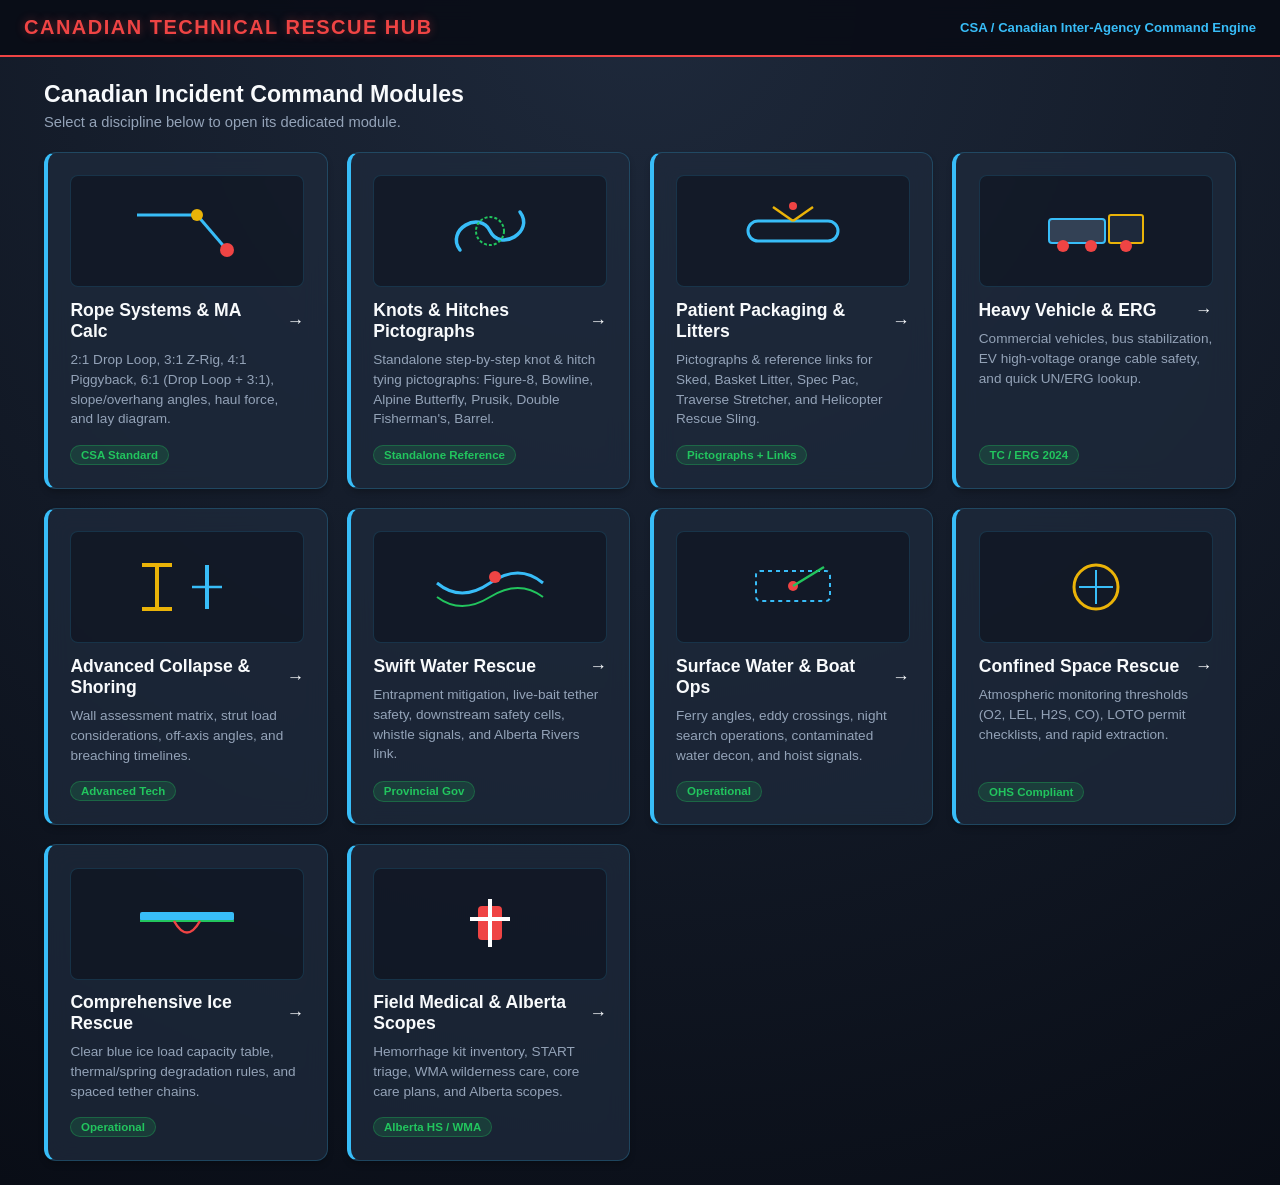
==== commit 319ca967: "Add index.html for Canadian Technical Rescue Hub This file contains the HTML structure for the Canad" ====
--- a/index.html
+++ b/index.html
@@ -4,1523 +4,182 @@
     <meta charset="UTF-8">
     <meta name="viewport" content="width=device-width, initial-scale=1.0">
     <title>Canadian Technical Rescue Command Hub</title>
-    <style>
-        :root {
-            --bg-main: #090d16;
-            --panel-bg: rgba(30, 41, 59, 0.78);
-            --panel-border: rgba(56, 189, 248, 0.22);
-            --accent-red: #ef4444;
-            --accent-cyan: #38bdf8;
-            --accent-green: #22c55e;
-            --accent-yellow: #eab308;
-            --accent-orange: #f97316;
-            --text-main: #f8fafc;
-            --text-muted: #94a3b8;
-            --border-color: #334155;
-        }
-        * { box-sizing: border-box; margin: 0; padding: 0; font-family: 'Segoe UI', Tahoma, Geneva, Verdana, sans-serif; }
-        body { background: radial-gradient(circle at top, #1e293b 0%, #090d16 100%); color: var(--text-main); display: flex; flex-direction: column; min-height: 100vh; }
-
-        header { background-color: rgba(9, 13, 22, 0.92); backdrop-filter: blur(10px); border-bottom: 2px solid var(--accent-red); padding: 1rem 1.5rem; display: flex; justify-content: space-between; align-items: center; position: sticky; top: 0; z-index: 100; gap: 1rem; flex-wrap: wrap; }
-        header h1 { font-size: 1.25rem; color: var(--accent-red); text-transform: uppercase; letter-spacing: 1.5px; cursor: pointer; text-shadow: 0 0 10px rgba(239, 68, 68, 0.4); }
-        .header-nav { display: flex; align-items: center; gap: 0.8rem; flex-wrap: wrap; }
-        .hub-back-btn { background-color: rgba(56, 189, 248, 0.12); color: var(--accent-cyan); border: 1px solid var(--accent-cyan); padding: 0.4rem 0.85rem; border-radius: 6px; font-size: 0.85rem; font-weight: bold; cursor: pointer; display: none; transition: all 0.2s; }
-        .hub-back-btn:hover { background-color: var(--accent-cyan); color: #090d16; box-shadow: 0 0 15px rgba(56, 189, 248, 0.4); }
-        .reset-btn { background-color: rgba(239, 68, 68, 0.12); color: #fca5a5; border: 1px solid rgba(239, 68, 68, 0.5); padding: 0.4rem 0.75rem; border-radius: 6px; font-size: 0.8rem; font-weight: 600; cursor: pointer; transition: all 0.2s; }
-        .reset-btn:hover { background-color: var(--accent-red); color: #fff; }
-
-        .screen-tabs { display: none; background-color: rgba(15, 23, 42, 0.88); border-bottom: 1px solid var(--border-color); backdrop-filter: blur(5px); }
-        .tab-btn { flex: 1; padding: 0.8rem; background: none; border: none; color: var(--text-muted); font-weight: bold; cursor: pointer; border-bottom: 3px solid transparent; transition: all 0.2s; font-size: 0.9rem; }
-        .tab-btn.active { color: var(--accent-cyan); border-bottom: 3px solid var(--accent-cyan); background-color: rgba(56, 189, 248, 0.08); text-shadow: 0 0 8px rgba(56, 189, 248, 0.3); }
-
-        main { flex: 1; padding: 1.5rem; max-width: 1240px; margin: 0 auto; width: 100%; }
-        .screen { display: none; animation: fadeIn 0.25s ease-in-out; }
-        .screen.active { display: block; }
-
-        @keyframes fadeIn { from { opacity: 0; transform: translateY(4px); } to { opacity: 1; transform: translateY(0); } }
-
-        .hub-grid { display: grid; grid-template-columns: repeat(auto-fit, minmax(265px, 1fr)); gap: 1.2rem; }
-        .hub-card { background: var(--panel-bg); backdrop-filter: blur(12px); border: 1px solid var(--panel-border); border-radius: 12px; padding: 1.4rem; cursor: pointer; transition: all 0.25s ease-in-out; display: flex; flex-direction: column; justify-content: space-between; box-shadow: 0 4px 6px -1px rgba(0, 0, 0, 0.25); }
-        .hub-card:hover { transform: translateY(-4px); border-color: var(--accent-cyan); background: rgba(30, 41, 59, 0.95); box-shadow: 0 10px 25px -5px rgba(56, 189, 248, 0.22); }
-        .hub-card.active-module { border-left: 4px solid var(--accent-cyan); }
-        .hub-card h3 { color: var(--text-main); font-size: 1.1rem; margin-bottom: 0.5rem; display: flex; align-items: center; justify-content: space-between; gap: 0.5rem; }
-        .hub-card p { color: var(--text-muted); font-size: 0.85rem; line-height: 1.45; margin-bottom: 1rem; }
-        .hub-badge { font-size: 0.72rem; padding: 0.2rem 0.6rem; border-radius: 12px; font-weight: bold; align-self: flex-start; }
-        .badge-active { background-color: rgba(34, 197, 94, 0.15); color: var(--accent-green); border: 1px solid rgba(34, 197, 94, 0.3); }
-
-        .input-grid { display: grid; grid-template-columns: repeat(auto-fit, minmax(300px, 1fr)); gap: 1.2rem; }
-        .card { background: var(--panel-bg); backdrop-filter: blur(12px); padding: 1.3rem; border-radius: 12px; border: 1px solid var(--panel-border); margin-bottom: 1.2rem; box-shadow: 0 4px 6px -1px rgba(0, 0, 0, 0.25); }
-        .card h3 { color: var(--accent-cyan); margin-bottom: 0.8rem; font-size: 1.08rem; border-bottom: 1px solid var(--border-color); padding-bottom: 0.45rem; display: flex; justify-content: space-between; align-items: center; }
-        .field { margin-bottom: 1.15rem; }
-        .field label { display: block; font-size: 0.84rem; color: var(--text-muted); margin-bottom: 0.45rem; font-weight: 600; }
-        .btn-group { display: flex; gap: 0.4rem; flex-wrap: wrap; }
-        .opt-btn { flex: 1; min-width: 74px; padding: 0.58rem 0.45rem; background-color: rgba(9, 13, 22, 0.65); border: 1px solid var(--border-color); color: var(--text-main); border-radius: 6px; font-size: 0.82rem; font-weight: 600; cursor: pointer; text-align: center; transition: all 0.15s ease-in-out; }
-        .opt-btn:hover { border-color: var(--accent-cyan); }
-        .opt-btn.active { background-color: var(--accent-cyan); color: #090d16; border-color: var(--accent-cyan); box-shadow: 0 0 10px rgba(56, 189, 248, 0.35); }
-
-        .stepper-control { display: flex; align-items: center; justify-content: space-between; background-color: rgba(9, 13, 22, 0.65); border: 1px solid var(--border-color); border-radius: 6px; padding: 0.3rem; }
-        .step-btn { background-color: var(--panel-bg); color: var(--text-main); border: 1px solid var(--border-color); padding: 0.4rem 0.9rem; font-weight: bold; border-radius: 4px; cursor: pointer; transition: all 0.1s; }
-        .step-btn:hover { background-color: var(--accent-cyan); color: #090d16; border-color: var(--accent-cyan); }
-        .step-value { font-weight: bold; font-size: 1.1rem; color: var(--accent-cyan); }
-
-        .summary-grid { display: grid; grid-template-columns: repeat(auto-fit, minmax(210px, 1fr)); gap: 1rem; margin-bottom: 1.4rem; }
-        .metric-card { background: var(--panel-bg); backdrop-filter: blur(12px); padding: 1.1rem; border-radius: 10px; border: 1px solid var(--panel-border); border-left: 4px solid var(--accent-cyan); box-shadow: 0 4px 6px -1px rgba(0, 0, 0, 0.25); }
-        .metric-card.alert { border-left-color: var(--accent-red); background: rgba(239, 68, 68, 0.08); border-color: rgba(239, 68, 68, 0.35); }
-        .metric-card.good { border-left-color: var(--accent-green); }
-        .metric-title { font-size: 0.74rem; color: var(--text-muted); text-transform: uppercase; letter-spacing: 0.5px; font-weight: 600; }
-        .metric-value { font-size: 1.35rem; font-weight: bold; margin-top: 0.3rem; }
-        .metric-sub { font-size: 0.78rem; color: var(--accent-cyan); margin-top: 0.25rem; }
-
-        .alert-banner { background: rgba(239, 68, 68, 0.12); border: 1px solid var(--accent-red); padding: 1rem; border-radius: 8px; margin-bottom: 1.4rem; display: none; }
-        .alert-banner.visible { display: block; }
-        .weakest-list { list-style-type: none; margin-top: 0.5rem; }
-        .weakest-item { padding: 0.7rem; margin-bottom: 0.45rem; background-color: rgba(9, 13, 22, 0.55); border-left: 3px solid var(--accent-yellow); border-radius: 6px; font-size: 0.88rem; line-height: 1.4; }
-
-        .canvas-container { background: var(--panel-bg); backdrop-filter: blur(12px); border: 1px solid var(--panel-border); border-radius: 12px; padding: 1rem; display: flex; flex-direction: column; align-items: center; }
-        canvas { background-color: #03060a; border-radius: 6px; width: 100%; max-width: 900px; height: auto; aspect-ratio: 900 / 460; border: 1px solid var(--border-color); display: block; }
-
-        .action-btn { background: linear-gradient(135deg, var(--accent-cyan), #0284c7); color: #090d16; border: none; padding: 0.68rem 1.15rem; font-weight: bold; border-radius: 6px; cursor: pointer; transition: all 0.2s; font-size: 0.88rem; box-shadow: 0 4px 12px rgba(56, 189, 248, 0.28); }
-        .action-btn:hover { filter: brightness(1.08); transform: translateY(-1px); }
-
-        .cheat-table { width: 100%; border-collapse: collapse; margin-top: 0.5rem; font-size: 0.84rem; }
-        .cheat-table th, .cheat-table td { padding: 0.7rem; border: 1px solid var(--border-color); text-align: left; vertical-align: top; line-height: 1.4; }
-        .cheat-table th { background-color: rgba(9, 13, 22, 0.85); color: var(--accent-cyan); }
-        .glossary-grid { display: grid; grid-template-columns: repeat(auto-fit, minmax(250px, 1fr)); gap: 0.85rem; }
-        .glossary-item { background-color: rgba(9, 13, 22, 0.55); padding: 0.95rem; border-radius: 8px; border: 1px solid var(--border-color); line-height: 1.4; }
-        .glossary-item strong { color: var(--accent-cyan); display: block; margin-bottom: 0.3rem; }
-        .resource-link { color: var(--accent-cyan); text-decoration: none; font-weight: 600; display: inline-flex; align-items: center; gap: 4px; font-size: 0.84rem; }
-        .resource-link:hover { text-decoration: underline; }
-
-        .module-svg { width: 100%; height: 112px; background: rgba(9, 13, 22, 0.45); border-radius: 8px; margin-bottom: 0.8rem; border: 1px solid rgba(56, 189, 248, 0.16); display: flex; align-items: center; justify-content: center; overflow: hidden; }
-        .search-input { width: 100%; padding: 0.65rem; background: rgba(9, 13, 22, 0.8); border: 1px solid var(--border-color); color: var(--text-main); border-radius: 6px; font-size: 0.9rem; margin-bottom: 0.8rem; }
-
-        .knot-card-grid { display: grid; grid-template-columns: repeat(auto-fit, minmax(300px, 1fr)); gap: 1rem; margin-top: 1rem; }
-        .knot-card { background: rgba(9, 13, 22, 0.65); border: 1px solid var(--border-color); border-radius: 10px; padding: 1rem; display: flex; flex-direction: column; justify-content: space-between; }
-        .knot-card h4 { color: var(--accent-cyan); margin-bottom: 0.35rem; font-size: 1rem; display: flex; justify-content: space-between; align-items: center; gap: 0.5rem; }
-        .knot-eff { font-size: 0.76rem; color: var(--accent-green); background: rgba(34, 197, 94, 0.12); padding: 0.15rem 0.45rem; border-radius: 6px; white-space: nowrap; }
-        .knot-phases { display: grid; grid-template-columns: repeat(3, 1fr); gap: 8px; margin-top: 0.7rem; }
-        .knot-phase-box { background: rgba(15, 23, 42, 0.85); border: 1px solid rgba(56, 189, 248, 0.2); border-radius: 6px; padding: 7px 5px; text-align: center; }
-        .knot-phase-title { font-size: 0.68rem; color: var(--accent-cyan); text-transform: uppercase; margin-bottom: 4px; font-weight: 700; letter-spacing: 0.3px; }
-        .knot-step-cap { font-size: 0.7rem; color: var(--text-muted); margin-top: 3px; line-height: 1.25; }
-
-        .gear-grid { display: grid; grid-template-columns: repeat(auto-fit, minmax(290px, 1fr)); gap: 1rem; }
-        .gear-card { background: rgba(9, 13, 22, 0.65); border: 1px solid var(--border-color); border-radius: 10px; padding: 1rem; display: flex; flex-direction: column; justify-content: space-between; }
-        .pictograph-box { background: #040811; border: 1px solid rgba(56, 189, 248, 0.25); border-radius: 8px; height: 125px; display: flex; align-items: center; justify-content: center; margin-bottom: 0.75rem; }
-        .gear-card h4 { color: var(--accent-cyan); font-size: 1.02rem; margin-bottom: 0.35rem; }
-        .gear-card p { color: var(--text-muted); font-size: 0.83rem; line-height: 1.42; margin-bottom: 0.7rem; }
-    </style>
+    <link rel="stylesheet" href="shared/hub.css">
 </head>
 <body>
-
     <header>
-        <h1 onclick="returnToHub()">Canadian Technical Rescue Hub</h1>
+        <h1><a href="index.html">Canadian Technical Rescue Hub</a></h1>
         <div class="header-nav">
-            <button id="hubBackBtn" class="hub-back-btn" onclick="returnToHub()">← Rescue Hub</button>
-            <button class="reset-btn" onclick="resetDefaults()">↺ Reset Defaults</button>
-            <span style="font-size: 0.82rem; color: var(--accent-cyan); font-weight: 600;" id="headerSubtitle">CSA / Canadian Inter-Agency Command Engine</span>
+            <span style="font-size: 0.82rem; color: var(--accent-cyan); font-weight: 600;">
+                CSA / Canadian Inter-Agency Command Engine
+            </span>
         </div>
     </header>
 
-    <nav id="ropeNavTabs" class="screen-tabs">
-        <button class="tab-btn active" onclick="switchRopeTab('screen-inputs', this)">1. Operations & Inputs</button>
-        <button class="tab-btn" onclick="switchRopeTab('screen-analysis', this)">2. Load & Haul Math</button>
-        <button class="tab-btn" onclick="switchRopeTab('screen-diagram', this)">3. Lay Diagram</button>
-    </nav>
+    <main>
+        <div style="margin-bottom: 1.4rem;">
+            <h2 style="color: var(--text-main); font-size: 1.45rem; margin-bottom: 0.35rem;">
+                Canadian Incident Command Modules
+            </h2>
+            <p style="color: var(--text-muted); font-size: 0.92rem;">
+                Select a discipline below to open its dedicated module.
+            </p>
+        </div>
 
-    <main>
-        <!-- LANDING PAGE / RESCUE HUB -->
-        <section id="screen-home" class="screen active">
-            <div style="margin-bottom: 1.4rem;">
-                <h2 style="color: var(--text-main); font-size: 1.45rem; margin-bottom: 0.35rem;">Canadian Incident Command Modules</h2>
-                <p style="color: var(--text-muted); font-size: 0.92rem;">Select a standalone technical rescue module, knot tying reference, or patient packaging pictograph guide.</p>
-            </div>
+        <div class="hub-grid">
+            <a class="hub-card" href="rope/index.html">
+                <div>
+                    <div class="module-svg">
+                        <svg width="130" height="72" viewBox="0 0 130 72">
+                            <line x1="15" y1="20" x2="75" y2="20" stroke="#38bdf8" stroke-width="3"/>
+                            <line x1="75" y1="20" x2="105" y2="55" stroke="#38bdf8" stroke-width="3"/>
+                            <circle cx="75" cy="20" r="6" fill="#eab308"/>
+                            <circle cx="105" cy="55" r="7" fill="#ef4444"/>
+                        </svg>
+                    </div>
+                    <h3>Rope Systems &amp; MA Calc <span>→</span></h3>
+                    <p>2:1 Drop Loop, 3:1 Z-Rig, 4:1 Piggyback, 6:1 (Drop Loop + 3:1), slope/overhang angles, haul force, and lay diagram.</p>
+                </div>
+                <span class="hub-badge">CSA Standard</span>
+            </a>
 
-            <div class="hub-grid">
-                <div class="hub-card active-module" onclick="launchModule('rope')">
-                    <div>
-                        <div class="module-svg">
-                            <svg width="130" height="72" viewBox="0 0 130 72">
-                                <line x1="15" y1="20" x2="75" y2="20" stroke="#38bdf8" stroke-width="3"/>
-                                <line x1="75" y1="20" x2="105" y2="55" stroke="#38bdf8" stroke-width="3"/>
-                                <circle cx="75" cy="20" r="6" fill="#eab308"/>
-                                <circle cx="105" cy="55" r="7" fill="#ef4444"/>
-                            </svg>
-                        </div>
-                        <h3>Rope Systems & MA Calc <span style="color: var(--accent-cyan);">→</span></h3>
-                        <p>Includes 2:1 Drop Loop, 3:1 Z-Rig, 4:1 Piggyback, and 6:1 (Drop Loop + 3:1), slope/overhang angles, haul force, and lay diagram.</p>
+            <a class="hub-card" href="knots/index.html">
+                <div>
+                    <div class="module-svg">
+                        <svg width="130" height="72" viewBox="0 0 130 72">
+                            <path d="M 35 55 C 20 35, 55 15, 65 36 C 75 57, 110 37, 95 17" stroke="#38bdf8" stroke-width="3.5" fill="none" stroke-linecap="round"/>
+                            <circle cx="65" cy="36" r="14" stroke="#22c55e" stroke-width="2" stroke-dasharray="3 2" fill="none"/>
+                        </svg>
                     </div>
-                    <span class="hub-badge badge-active">CSA Standard</span>
+                    <h3>Knots &amp; Hitches Pictographs <span>→</span></h3>
+                    <p>Standalone step-by-step knot &amp; hitch tying pictographs: Figure-8, Bowline, Alpine Butterfly, Prusik, Double Fisherman's, Barrel.</p>
                 </div>
+                <span class="hub-badge">Standalone Reference</span>
+            </a>
 
-                <div class="hub-card active-module" onclick="launchModule('knots')">
-                    <div>
-                        <div class="module-svg">
-                            <svg width="130" height="72" viewBox="0 0 130 72">
-                                <path d="M 35 55 C 20 35, 55 15, 65 36 C 75 57, 110 37, 95 17" stroke="#38bdf8" stroke-width="3.5" fill="none" stroke-linecap="round"/>
-                                <circle cx="65" cy="36" r="14" stroke="#22c55e" stroke-width="2" stroke-dasharray="3 2" fill="none"/>
-                            </svg>
-                        </div>
-                        <h3>Knots & Hitches Pictographs <span style="color: var(--accent-cyan);">→</span></h3>
-                        <p>Standalone step-by-step knot & hitch tying demo pictographs: Figure-8 Loop, Bowline, Alpine Butterfly, Prusik, Double Fisherman's, and Barrel.</p>
+            <a class="hub-card" href="packaging/index.html">
+                <div>
+                    <div class="module-svg">
+                        <svg width="130" height="72" viewBox="0 0 130 72">
+                            <rect x="20" y="26" width="90" height="20" rx="10" fill="none" stroke="#38bdf8" stroke-width="3"/>
+                            <line x1="45" y1="12" x2="65" y2="26" stroke="#eab308" stroke-width="2.5"/>
+                            <line x1="85" y1="12" x2="65" y2="26" stroke="#eab308" stroke-width="2.5"/>
+                            <circle cx="65" cy="11" r="4" fill="#ef4444"/>
+                        </svg>
                     </div>
-                    <span class="hub-badge badge-active">Standalone Reference</span>
+                    <h3>Patient Packaging &amp; Litters <span>→</span></h3>
+                    <p>Pictographs &amp; reference links for Sked, Basket Litter, Spec Pac, Traverse Stretcher, and Helicopter Rescue Sling.</p>
                 </div>
+                <span class="hub-badge">Pictographs + Links</span>
+            </a>
 
-                <div class="hub-card active-module" onclick="launchModule('packaging')">
-                    <div>
-                        <div class="module-svg">
-                            <svg width="130" height="72" viewBox="0 0 130 72">
-                                <rect x="20" y="26" width="90" height="20" rx="10" fill="none" stroke="#38bdf8" stroke-width="3"/>
-                                <line x1="45" y1="12" x2="65" y2="26" stroke="#eab308" stroke-width="2.5"/>
-                                <line x1="85" y1="12" x2="65" y2="26" stroke="#eab308" stroke-width="2.5"/>
-                                <circle cx="65" cy="11" r="4" fill="#ef4444"/>
-                            </svg>
-                        </div>
-                        <h3>Patient Packaging & Litters <span style="color: var(--accent-cyan);">→</span></h3>
-                        <p>Pictographs & reference links for Sked, Basket Litter, Spec Pac, Traverse Stretcher, and Helicopter Rescue Sling / Harness.</p>
+            <a class="hub-card" href="extrication/index.html">
+                <div>
+                    <div class="module-svg">
+                        <svg width="130" height="72" viewBox="0 0 130 72">
+                            <rect x="18" y="24" width="56" height="24" rx="3" fill="#334155" stroke="#38bdf8" stroke-width="2"/>
+                            <rect x="78" y="20" width="34" height="28" rx="2" fill="#1e293b" stroke="#eab308" stroke-width="2"/>
+                            <circle cx="32" cy="51" r="6" fill="#ef4444"/><circle cx="60" cy="51" r="6" fill="#ef4444"/><circle cx="95" cy="51" r="6" fill="#ef4444"/>
+                        </svg>
                     </div>
-                    <span class="hub-badge badge-active">Pictographs + Links</span>
+                    <h3>Heavy Vehicle &amp; ERG <span>→</span></h3>
+                    <p>Commercial vehicles, bus stabilization, EV high-voltage orange cable safety, and quick UN/ERG lookup.</p>
                 </div>
+                <span class="hub-badge">TC / ERG 2024</span>
+            </a>
 
-                <div class="hub-card active-module" onclick="launchModule('extrication')">
-                    <div>
-                        <div class="module-svg">
-                            <svg width="130" height="72" viewBox="0 0 130 72">
-                                <rect x="18" y="24" width="56" height="24" rx="3" fill="#334155" stroke="#38bdf8" stroke-width="2"/>
-                                <rect x="78" y="20" width="34" height="28" rx="2" fill="#1e293b" stroke="#eab308" stroke-width="2"/>
-                                <circle cx="32" cy="51" r="6" fill="#ef4444"/><circle cx="60" cy="51" r="6" fill="#ef4444"/><circle cx="95" cy="51" r="6" fill="#ef4444"/>
-                            </svg>
-                        </div>
-                        <h3>Heavy Vehicle & ERG <span style="color: var(--accent-cyan);">→</span></h3>
-                        <p>Commercial vehicles, transit bus stabilization, EV high-voltage orange cable safety, and Transport Canada ERG lookup.</p>
+            <a class="hub-card" href="collapse/index.html">
+                <div>
+                    <div class="module-svg">
+                        <svg width="130" height="72" viewBox="0 0 130 72">
+                            <line x1="35" y1="14" x2="35" y2="58" stroke="#eab308" stroke-width="4"/>
+                            <line x1="20" y1="14" x2="50" y2="14" stroke="#eab308" stroke-width="4"/>
+                            <line x1="20" y1="58" x2="50" y2="58" stroke="#eab308" stroke-width="4"/>
+                            <line x1="85" y1="14" x2="85" y2="58" stroke="#38bdf8" stroke-width="4"/>
+                            <line x1="70" y1="36" x2="100" y2="36" stroke="#38bdf8" stroke-width="2.5"/>
+                        </svg>
                     </div>
-                    <span class="hub-badge badge-active">TC / ERG 2024</span>
+                    <h3>Advanced Collapse &amp; Shoring <span>→</span></h3>
+                    <p>Wall assessment matrix, strut load considerations, off-axis angles, and breaching timelines.</p>
                 </div>
+                <span class="hub-badge">Advanced Tech</span>
+            </a>
 
-                <div class="hub-card active-module" onclick="launchModule('collapse')">
-                    <div>
-                        <div class="module-svg">
-                            <svg width="130" height="72" viewBox="0 0 130 72">
-                                <line x1="35" y1="14" x2="35" y2="58" stroke="#eab308" stroke-width="4"/>
-                                <line x1="20" y1="14" x2="50" y2="14" stroke="#eab308" stroke-width="4"/>
-                                <line x1="20" y1="58" x2="50" y2="58" stroke="#eab308" stroke-width="4"/>
-                                <line x1="85" y1="14" x2="85" y2="58" stroke="#38bdf8" stroke-width="4"/>
-                                <line x1="70" y1="36" x2="100" y2="36" stroke="#38bdf8" stroke-width="2.5"/>
-                            </svg>
-                        </div>
-                        <h3>Advanced Collapse & Shoring <span style="color: var(--accent-cyan);">→</span></h3>
-                        <p>Rapid wall assessment matrix, Paratech metal strut capacities, off-axis load penalties, and breaching tool timelines.</p>
+            <a class="hub-card" href="swiftwater/index.html">
+                <div>
+                    <div class="module-svg">
+                        <svg width="130" height="72" viewBox="0 0 130 72">
+                            <path d="M12 32 Q 36 52 65 32 T 118 32" stroke="#38bdf8" stroke-width="3" fill="none"/>
+                            <path d="M12 46 Q 36 64 65 46 T 118 46" stroke="#22c55e" stroke-width="2" fill="none"/>
+                            <circle cx="70" cy="26" r="6" fill="#ef4444"/>
+                        </svg>
                     </div>
-                    <span class="hub-badge badge-active">Advanced Tech</span>
+                    <h3>Swift Water Rescue <span>→</span></h3>
+                    <p>Entrapment mitigation, live-bait tether safety, downstream safety cells, whistle signals, and Alberta Rivers link.</p>
                 </div>
+                <span class="hub-badge">Provincial Gov</span>
+            </a>
 
-                <div class="hub-card active-module" onclick="launchModule('swiftwater')">
-                    <div>
-                        <div class="module-svg">
-                            <svg width="130" height="72" viewBox="0 0 130 72">
-                                <path d="M12 32 Q 36 52 65 32 T 118 32" stroke="#38bdf8" stroke-width="3" fill="none"/>
-                                <path d="M12 46 Q 36 64 65 46 T 118 46" stroke="#22c55e" stroke-width="2" fill="none"/>
-                                <circle cx="70" cy="26" r="6" fill="#ef4444"/>
-                            </svg>
-                        </div>
-                        <h3>Swift Water Rescue <span style="color: var(--accent-cyan);">→</span></h3>
-                        <p>Entrapment mitigation, live-bait tether safety, downstream safety cells, whistle signals, and Alberta Rivers hydrometric link.</p>
+            <a class="hub-card" href="surfacewater/index.html">
+                <div>
+                    <div class="module-svg">
+                        <svg width="130" height="72" viewBox="0 0 130 72">
+                            <rect x="28" y="20" width="74" height="30" rx="4" fill="none" stroke="#38bdf8" stroke-width="2" stroke-dasharray="4"/>
+                            <circle cx="65" cy="35" r="5" fill="#ef4444"/>
+                            <line x1="65" y1="35" x2="96" y2="16" stroke="#22c55e" stroke-width="2.5"/>
+                        </svg>
                     </div>
-                    <span class="hub-badge badge-active">Provincial Gov</span>
+                    <h3>Surface Water &amp; Boat Ops <span>→</span></h3>
+                    <p>Ferry angles, eddy crossings, night search operations, contaminated water decon, and hoist signals.</p>
                 </div>
+                <span class="hub-badge">Operational</span>
+            </a>
 
-                <div class="hub-card active-module" onclick="launchModule('surfacewater')">
-                    <div>
-                        <div class="module-svg">
-                            <svg width="130" height="72" viewBox="0 0 130 72">
-                                <rect x="28" y="20" width="74" height="30" rx="4" fill="none" stroke="#38bdf8" stroke-width="2" stroke-dasharray="4"/>
-                                <circle cx="65" cy="35" r="5" fill="#ef4444"/>
-                                <line x1="65" y1="35" x2="96" y2="16" stroke="#22c55e" stroke-width="2.5"/>
-                            </svg>
-                        </div>
-                        <h3>Surface Water & Boat Ops <span style="color: var(--accent-cyan);">→</span></h3>
-                        <p>Ferry angles, eddy crossings, night search operations, contaminated water decon, and helicopter hoist signals.</p>
+            <a class="hub-card" href="confined/index.html">
+                <div>
+                    <div class="module-svg">
+                        <svg width="130" height="72" viewBox="0 0 130 72">
+                            <circle cx="65" cy="36" r="22" fill="none" stroke="#eab308" stroke-width="3"/>
+                            <line x1="48" y1="36" x2="82" y2="36" stroke="#38bdf8" stroke-width="2"/>
+                            <line x1="65" y1="19" x2="65" y2="53" stroke="#38bdf8" stroke-width="2"/>
+                        </svg>
                     </div>
-                    <span class="hub-badge badge-active">Operational</span>
+                    <h3>Confined Space Rescue <span>→</span></h3>
+                    <p>Atmospheric monitoring thresholds (O2, LEL, H2S, CO), LOTO permit checklists, and rapid extraction.</p>
                 </div>
+                <span class="hub-badge">OHS Compliant</span>
+            </a>
 
-                <div class="hub-card active-module" onclick="launchModule('confined')">
-                    <div>
-                        <div class="module-svg">
-                            <svg width="130" height="72" viewBox="0 0 130 72">
-                                <circle cx="65" cy="36" r="22" fill="none" stroke="#eab308" stroke-width="3"/>
-                                <line x1="48" y1="36" x2="82" y2="36" stroke="#38bdf8" stroke-width="2"/>
-                                <line x1="65" y1="19" x2="65" y2="53" stroke="#38bdf8" stroke-width="2"/>
-                            </svg>
-                        </div>
-                        <h3>Confined Space Rescue <span style="color: var(--accent-cyan);">→</span></h3>
-                        <p>Atmospheric monitoring thresholds (O2, LEL, H2S, CO), LOTO permit checklists, and 4-minute extraction priorities.</p>
+            <a class="hub-card" href="ice/index.html">
+                <div>
+                    <div class="module-svg">
+                        <svg width="130" height="72" viewBox="0 0 130 72">
+                            <rect x="18" y="24" width="94" height="9" fill="#38bdf8" rx="2"/>
+                            <line x1="18" y1="33" x2="112" y2="33" stroke="#22c55e" stroke-width="2"/>
+                            <path d="M 52 33 Q 65 56 78 33" stroke="#ef4444" stroke-width="2.5" fill="none"/>
+                        </svg>
                     </div>
-                    <span class="hub-badge badge-active">OHS Compliant</span>
+                    <h3>Comprehensive Ice Rescue <span>→</span></h3>
+                    <p>Clear blue ice load capacity table, thermal/spring degradation rules, and spaced tether chains.</p>
                 </div>
+                <span class="hub-badge">Operational</span>
+            </a>
 
-                <div class="hub-card active-module" onclick="launchModule('ice')">
-                    <div>
-                        <div class="module-svg">
-                            <svg width="130" height="72" viewBox="0 0 130 72">
-                                <rect x="18" y="24" width="94" height="9" fill="#38bdf8" rx="2"/>
-                                <line x1="18" y1="33" x2="112" y2="33" stroke="#22c55e" stroke-width="2"/>
-                                <path d="M 52 33 Q 65 56 78 33" stroke="#ef4444" stroke-width="2.5" fill="none"/>
-                            </svg>
-                        </div>
-                        <h3>Comprehensive Ice Rescue <span style="color: var(--accent-cyan);">→</span></h3>
-                        <p>Clear blue ice load capacity table, spring/thermal degradation rules, and spaced multi-rescuer tether chain protocols.</p>
+            <a class="hub-card" href="medical/index.html">
+                <div>
+                    <div class="module-svg">
+                        <svg width="130" height="72" viewBox="0 0 130 72">
+                            <rect x="53" y="18" width="24" height="34" rx="4" fill="#ef4444"/>
+                            <line x1="45" y1="31" x2="85" y2="31" stroke="#fff" stroke-width="4"/>
+                            <line x1="65" y1="11" x2="65" y2="59" stroke="#fff" stroke-width="4"/>
+                        </svg>
                     </div>
-                    <span class="hub-badge badge-active">Operational</span>
+                    <h3>Field Medical &amp; Alberta Scopes <span>→</span></h3>
+                    <p>Hemorrhage kit inventory, START triage, WMA wilderness care, core care plans, and Alberta scopes.</p>
                 </div>
-
-                <div class="hub-card active-module" onclick="launchModule('medical')">
-                    <div>
-                        <div class="module-svg">
-                            <svg width="130" height="72" viewBox="0 0 130 72">
-                                <rect x="53" y="18" width="24" height="34" rx="4" fill="#ef4444"/>
-                                <line x1="45" y1="31" x2="85" y2="31" stroke="#fff" stroke-width="4"/>
-                                <line x1="65" y1="11" x2="65" y2="59" stroke="#fff" stroke-width="4"/>
-                            </svg>
-                        </div>
-                        <h3>Field Medical & Alberta Scopes <span style="color: var(--accent-cyan);">→</span></h3>
-                        <p>Hemorrhage kit inventory, START triage, WMA wilderness care, core care plans, and Alberta First Aid to ACP scopes.</p>
-                    </div>
-                    <span class="hub-badge badge-active">Alberta HS / WMA</span>
-                </div>
-            </div>
-        </section>
-
-        <!-- ROPE SCREEN 1: INPUTS -->
-        <section id="screen-inputs" class="screen">
-            <div class="input-grid">
-                <div class="card">
-                    <h3>System Architecture</h3>
-                    <div class="field">
-                        <label>Rigging Strategy</label>
-                        <div class="btn-group" data-key="riggingStrategy">
-                            <button class="opt-btn active" onclick="selectOption(this, 'riggingStrategy', 'tts')">Twin Tension (TTS)</button>
-                            <button class="opt-btn" onclick="selectOption(this, 'riggingStrategy', 'mb')">Main & Belay</button>
-                        </div>
-                    </div>
-                    <div class="field">
-                        <label>Mechanical Advantage (MA)</label>
-                        <div class="btn-group" data-key="maSystem">
-                            <button class="opt-btn" onclick="selectOption(this, 'maSystem', 1)">1:1 Direct</button>
-                            <button class="opt-btn active" onclick="selectOption(this, 'maSystem', 2)">2:1 Drop Loop</button>
-                            <button class="opt-btn" onclick="selectOption(this, 'maSystem', 3)">3:1 Z-Rig</button>
-                            <button class="opt-btn" onclick="selectOption(this, 'maSystem', 4)">4:1 Piggyback</button>
-                            <button class="opt-btn" onclick="selectOption(this, 'maSystem', 6)">6:1 (Drop Loop + 3:1)</button>
-                        </div>
-                    </div>
-                    <div class="field">
-                        <label>Rope Type & Spec</label>
-                        <div class="btn-group" data-key="ropeType">
-                            <button class="opt-btn active" onclick="selectOption(this, 'ropeType', 'static125')">12.5mm Static (40kN)</button>
-                            <button class="opt-btn" onclick="selectOption(this, 'ropeType', 'static11')">11mm Low-Elong (30kN)</button>
-                            <button class="opt-btn" onclick="selectOption(this, 'ropeType', 'dynamic11')">11mm Dynamic (24kN)</button>
-                        </div>
-                    </div>
-                    <div class="field">
-                        <label>Edge Friction Estimate</label>
-                        <div class="btn-group" data-key="frictionLoss">
-                            <button class="opt-btn active" onclick="selectOption(this, 'frictionLoss', 10)">Roller (~10%)</button>
-                            <button class="opt-btn" onclick="selectOption(this, 'frictionLoss', 30)">Edge Pad (~30%)</button>
-                            <button class="opt-btn" onclick="selectOption(this, 'frictionLoss', 50)">Rough Edge (~50%)</button>
-                        </div>
-                    </div>
-                </div>
-
-                <div class="card">
-                    <h3>Load & Personnel</h3>
-                    <div class="field">
-                        <label>Rescue Basket / Litter</label>
-                        <div class="btn-group" data-key="useLitter">
-                            <button class="opt-btn active" onclick="selectOption(this, 'useLitter', true)">Metal Litter (+30 lbs)</button>
-                            <button class="opt-btn" onclick="selectOption(this, 'useLitter', false)">Sked / Harness Only</button>
-                        </div>
-                    </div>
-                    <div class="field">
-                        <label>Number of Patients</label>
-                        <div class="stepper-control">
-                            <button class="step-btn" onclick="adjustValue('numPatients', -1)">-</button>
-                            <span class="step-value" id="val-numPatients">1</span>
-                            <button class="step-btn" onclick="adjustValue('numPatients', 1)">+</button>
-                        </div>
-                    </div>
-                    <div class="field">
-                        <label>Rescuers on Line / Litter</label>
-                        <div class="stepper-control">
-                            <button class="step-btn" onclick="adjustValue('numRescuers', -1)">-</button>
-                            <span class="step-value" id="val-numRescuers">1</span>
-                            <button class="step-btn" onclick="adjustValue('numRescuers', 1)">+</button>
-                        </div>
-                    </div>
-                    <div class="field">
-                        <label>Trained Haul Team Members</label>
-                        <div class="stepper-control">
-                            <button class="step-btn" onclick="adjustValue('haulTeam', -1)">-</button>
-                            <span class="step-value" id="val-haulTeam">4</span>
-                            <button class="step-btn" onclick="adjustValue('haulTeam', 1)">+</button>
-                        </div>
-                    </div>
-                </div>
-
-                <div class="card">
-                    <h3>Slope Profile & Anchors</h3>
-                    <div class="field">
-                        <label>Average Weight / Person</label>
-                        <div class="btn-group" data-key="avgWeight">
-                            <button class="opt-btn" onclick="selectOption(this, 'avgWeight', 180)">180 lbs</button>
-                            <button class="opt-btn active" onclick="selectOption(this, 'avgWeight', 220)">220 lbs</button>
-                            <button class="opt-btn" onclick="selectOption(this, 'avgWeight', 250)">250 lbs</button>
-                        </div>
-                    </div>
-                    <div class="field">
-                        <label>Slope Angle (Degrees / Overhang)</label>
-                        <div class="btn-group" data-key="angle">
-                            <button class="opt-btn" onclick="selectOption(this, 'angle', 20)">20° Low</button>
-                            <button class="opt-btn" onclick="selectOption(this, 'angle', 35)">35° Slope</button>
-                            <button class="opt-btn" onclick="selectOption(this, 'angle', 50)">50° Steep</button>
-                            <button class="opt-btn" onclick="selectOption(this, 'angle', 75)">75° High</button>
-                            <button class="opt-btn active" onclick="selectOption(this, 'angle', 90)">90° Vertical</button>
-                            <button class="opt-btn" onclick="selectOption(this, 'angle', 105)">Overhang (105°)</button>
-                        </div>
-                    </div>
-                    <div class="field">
-                        <label>Anchor Type / Rating</label>
-                        <div class="btn-group" data-key="anchorType">
-                            <button class="opt-btn" onclick="selectOption(this, 'anchorType', 'industrial')">Industrial (6,000 lbs)</button>
-                            <button class="opt-btn active" onclick="selectOption(this, 'anchorType', 'tree')">Substantial Tree (4,000 lbs)</button>
-                            <button class="opt-btn" onclick="selectOption(this, 'anchorType', 'vehicle')">Vehicle (2,500 lbs)</button>
-                        </div>
-                    </div>
-                </div>
-            </div>
-        </section>
-
-        <!-- ROPE SCREEN 2: ANALYSIS -->
-        <section id="screen-analysis" class="screen">
-            <div id="safetyAlertBanner" class="alert-banner">
-                <h3 style="color: var(--accent-red); margin-bottom: 0.3rem;">⚠️ SYSTEM / ERGONOMIC WARNING</h3>
-                <p id="alertBannerText" style="font-size: 0.92rem; line-height: 1.45;"></p>
-            </div>
-
-            <div class="summary-grid">
-                <div class="metric-card">
-                    <div class="metric-title">Total Suspended Mass</div>
-                    <div class="metric-value" id="res-total-weight">0 lbs</div>
-                    <div class="metric-sub" id="res-total-weight-sub">0 kg / 0.00 kN</div>
-                </div>
-                <div class="metric-card">
-                    <div class="metric-title">Working Line Tension (+ Friction)</div>
-                    <div class="metric-value" id="res-rope-load">0 lbs</div>
-                    <div class="metric-sub" id="res-rope-load-sub">0 kg / 0.00 kN</div>
-                </div>
-                <div class="metric-card alert" style="border-left-color: var(--accent-yellow);">
-                    <div class="metric-title">Dynamic Shock Spike</div>
-                    <div class="metric-value" id="res-shock-load">0 lbs</div>
-                    <div class="metric-sub" id="res-shock-sub">Elongation-adjusted shock</div>
-                </div>
-                <div class="metric-card" id="card-sf">
-                    <div class="metric-title">System Safety Factor</div>
-                    <div class="metric-value" id="res-safety-factor">0.0 : 1</div>
-                    <div class="metric-sub" id="res-sf-sub">Target: 10:1 Minimum</div>
-                </div>
-                <div class="metric-card" id="card-haul">
-                    <div class="metric-title">Haul Force (<span id="res-ma-label">2:1</span>)</div>
-                    <div class="metric-value" id="res-haul-force">0 lbs</div>
-                    <div class="metric-sub" id="res-haul-sub">~0 lbs / rescuer</div>
-                </div>
-            </div>
-
-            <div style="display: flex; justify-content: flex-end; margin-bottom: 1.2rem;">
-                <button class="action-btn" onclick="exportIncidentReport()">📋 Export Incident Report (.TXT)</button>
-            </div>
-
-            <div class="card">
-                <h3>Top 3 Weakest System Components (Relative to Governing Load)</h3>
-                <ul id="weakestGearList" class="weakest-list"></ul>
-            </div>
-
-            <div class="card">
-                <h3>Rigging Physics & MA System Notes</h3>
-                <p style="color: var(--text-muted); font-size: 0.9rem; line-height: 1.6;" id="res-breakdown-text"></p>
-            </div>
-        </section>
-
-        <!-- ROPE SCREEN 3: LAY DIAGRAM -->
-        <section id="screen-diagram" class="screen">
-            <div class="canvas-container">
-                <h3 style="color: var(--accent-cyan); margin-bottom: 0.6rem; align-self: flex-start;">Slope, Overhang & Rigging Lay Diagram</h3>
-                <canvas id="diagramCanvas" width="900" height="460"></canvas>
-            </div>
-        </section>
-
-        <!-- STANDALONE MODULE: KNOTS & HITCHES PICTOGRAPHS -->
-        <section id="screen-knots" class="screen">
-            <div style="margin-bottom: 1.2rem;">
-                <h2 style="color: var(--accent-cyan); font-size: 1.32rem;">Knots & Hitches Tying Pictographs</h2>
-                <p style="color: var(--text-muted); font-size: 0.9rem;">Standalone knot & hitch visual guide showing step-by-step formation (Blue = standing/primary, Yellow = working/wrap, Green = dressed/locked).</p>
-            </div>
-
-            <div class="knot-card-grid">
-                <!-- 1. Figure-8 Loop -->
-                <div class="knot-card">
-                    <div>
-                        <h4>Figure-8 on a Bight <span class="knot-eff">~75–80% Strength</span></h4>
-                        <p style="color: var(--text-muted); font-size: 0.8rem;">Primary anchor & rigging loop. High strength retention and easy untying after load.</p>
-                    </div>
-                    <div class="knot-phases">
-                        <div class="knot-phase-box">
-                            <div class="knot-phase-title">Step 1: Bight</div>
-                            <svg width="76" height="48" viewBox="0 0 76 48">
-                                <path d="M 22 42 L 22 16 A 16 14 0 0 1 54 16 L 54 42" stroke="#38bdf8" stroke-width="3.5" fill="none" stroke-linecap="round"/>
-                            </svg>
-                            <div class="knot-step-cap">Form a clean bight</div>
-                        </div>
-                        <div class="knot-phase-box">
-                            <div class="knot-phase-title">Step 2: Full Turn</div>
-                            <svg width="76" height="48" viewBox="0 0 76 48">
-                                <path d="M 20 42 C 20 26, 56 26, 56 16 C 56 6, 20 6, 20 18 C 20 28, 56 28, 56 42" stroke="#eab308" stroke-width="3.2" fill="none" stroke-linecap="round"/>
-                            </svg>
-                            <div class="knot-step-cap">360° twist around stem</div>
-                        </div>
-                        <div class="knot-phase-box">
-                            <div class="knot-phase-title">Step 3: Tuck & Dress</div>
-                            <svg width="76" height="48" viewBox="0 0 76 48">
-                                <path d="M 24 42 L 24 24 C 24 10, 52 10, 52 24 L 52 42" stroke="#22c55e" stroke-width="3.2" fill="none"/>
-                                <path d="M 20 22 C 20 14, 56 14, 56 24 C 56 34, 20 32, 24 20" stroke="#22c55e" stroke-width="2.5" fill="none"/>
-                            </svg>
-                            <div class="knot-step-cap">Pass through eye & dress</div>
-                        </div>
-                    </div>
-                </div>
-
-                <!-- 2. Bowline -->
-                <div class="knot-card">
-                    <div>
-                        <h4>Bowline + Backup <span class="knot-eff">~70–75% Strength</span></h4>
-                        <p style="color: var(--text-muted); font-size: 0.8rem;">Resists jamming under heavy tension. Always add a stopper/backup on the tail.</p>
-                    </div>
-                    <div class="knot-phases">
-                        <div class="knot-phase-box">
-                            <div class="knot-phase-title">Step 1: Overhand Loop</div>
-                            <svg width="76" height="48" viewBox="0 0 76 48">
-                                <line x1="28" y1="44" x2="28" y2="28" stroke="#38bdf8" stroke-width="3.5" stroke-linecap="round"/>
-                                <circle cx="36" cy="20" r="10" stroke="#eab308" stroke-width="3" fill="none"/>
-                            </svg>
-                            <div class="knot-step-cap">Form small loop in line</div>
-                        </div>
-                        <div class="knot-phase-box">
-                            <div class="knot-phase-title">Step 2: Rabbit Hole</div>
-                            <svg width="76" height="48" viewBox="0 0 76 48">
-                                <path d="M 48 44 L 48 18 C 48 6, 24 6, 24 18 L 36 24" stroke="#eab308" stroke-width="3.2" fill="none" stroke-linecap="round"/>
-                                <circle cx="36" cy="22" r="8" stroke="#38bdf8" stroke-width="2.5" fill="none"/>
-                            </svg>
-                            <div class="knot-step-cap">Up through eye, around tree</div>
-                        </div>
-                        <div class="knot-phase-box">
-                            <div class="knot-phase-title">Step 3: Back Down</div>
-                            <svg width="76" height="48" viewBox="0 0 76 48">
-                                <path d="M 24 44 L 24 18 A 12 10 0 0 1 48 18 L 48 44" stroke="#22c55e" stroke-width="3.2" fill="none"/>
-                                <path d="M 44 16 L 34 22 L 42 32" stroke="#22c55e" stroke-width="2.5" fill="none"/>
-                            </svg>
-                            <div class="knot-step-cap">Back down eye & snug</div>
-                        </div>
-                    </div>
-                </div>
-
-                <!-- 3. Alpine Butterfly -->
-                <div class="knot-card">
-                    <div>
-                        <h4>Alpine Butterfly Loop <span class="knot-eff">~75–80% Strength</span></h4>
-                        <p style="color: var(--text-muted); font-size: 0.8rem;">Midline non-slip loop that can be loaded in any direction or in-line.</p>
-                    </div>
-                    <div class="knot-phases">
-                        <div class="knot-phase-box">
-                            <div class="knot-phase-title">Step 1: Two Wraps</div>
-                            <svg width="76" height="48" viewBox="0 0 76 48">
-                                <path d="M 10 24 L 66 24" stroke="#38bdf8" stroke-width="3"/>
-                                <ellipse cx="32" cy="24" rx="8" ry="12" stroke="#eab308" stroke-width="2.8" fill="none"/>
-                                <ellipse cx="44" cy="24" rx="8" ry="12" stroke="#eab308" stroke-width="2.8" fill="none"/>
-                            </svg>
-                            <div class="knot-step-cap">Wrap two turns on hand</div>
-                        </div>
-                        <div class="knot-phase-box">
-                            <div class="knot-phase-title">Step 2: Fold Across</div>
-                            <svg width="76" height="48" viewBox="0 0 76 48">
-                                <path d="M 14 24 L 62 24" stroke="#38bdf8" stroke-width="3"/>
-                                <path d="M 26 12 C 42 12, 34 36, 50 36" stroke="#eab308" stroke-width="3" fill="none"/>
-                            </svg>
-                            <div class="knot-step-cap">Bring left coil over right</div>
-                        </div>
-                        <div class="knot-phase-box">
-                            <div class="knot-phase-title">Step 3: Pull & Dress</div>
-                            <svg width="76" height="48" viewBox="0 0 76 48">
-                                <line x1="8" y1="26" x2="68" y2="26" stroke="#22c55e" stroke-width="3.2"/>
-                                <circle cx="38" cy="15" r="8" stroke="#22c55e" stroke-width="2.8" fill="none"/>
-                            </svg>
-                            <div class="knot-step-cap">Pull loop through & dress</div>
-                        </div>
-                    </div>
-                </div>
-
-                <!-- 4. Prusik Hitch -->
-                <div class="knot-card">
-                    <div>
-                        <h4>Prusik Friction Hitch <span class="knot-eff">~70–80% Strength</span></h4>
-                        <p style="color: var(--text-muted); font-size: 0.8rem;">Slides when unloaded, grips when weighted. Use cord ~2–4mm thinner than host rope.</p>
-                    </div>
-                    <div class="knot-phases">
-                        <div class="knot-phase-box">
-                            <div class="knot-phase-title">Step 1: Girth Hitch</div>
-                            <svg width="76" height="48" viewBox="0 0 76 48">
-                                <line x1="38" y1="4" x2="38" y2="44" stroke="#94a3b8" stroke-width="6"/>
-                                <path d="M 26 24 L 50 24" stroke="#38bdf8" stroke-width="3"/>
-                                <circle cx="38" cy="24" r="9" stroke="#38bdf8" stroke-width="2.5" fill="none"/>
-                            </svg>
-                            <div class="knot-step-cap">Loop around host rope</div>
-                        </div>
-                        <div class="knot-phase-box">
-                            <div class="knot-phase-title">Step 2: Extra Coils</div>
-                            <svg width="76" height="48" viewBox="0 0 76 48">
-                                <line x1="38" y1="4" x2="38" y2="44" stroke="#94a3b8" stroke-width="6"/>
-                                <path d="M 24 16 L 52 16 M 24 24 L 52 24 M 24 32 L 52 32" stroke="#eab308" stroke-width="3" stroke-linecap="round"/>
-                            </svg>
-                            <div class="knot-step-cap">2–3 wraps inside bight</div>
-                        </div>
-                        <div class="knot-phase-box">
-                            <div class="knot-phase-title">Step 3: Set Coils</div>
-                            <svg width="76" height="48" viewBox="0 0 76 48">
-                                <line x1="38" y1="4" x2="38" y2="44" stroke="#94a3b8" stroke-width="6"/>
-                                <rect x="25" y="13" width="26" height="22" rx="5" stroke="#22c55e" stroke-width="3" fill="none"/>
-                                <line x1="25" y1="24" x2="51" y2="24" stroke="#22c55e" stroke-width="2.5"/>
-                            </svg>
-                            <div class="knot-step-cap">Align coils neatly & test</div>
-                        </div>
-                    </div>
-                </div>
-
-                <!-- 5. Double Fisherman's Bend -->
-                <div class="knot-card">
-                    <div>
-                        <h4>Double Fisherman's Bend <span class="knot-eff">~75–85% Strength</span></h4>
-                        <p style="color: var(--text-muted); font-size: 0.8rem;">Strong bend for joining two ends or making prusik/anchor loops. Snugs tight under load.</p>
-                    </div>
-                    <div class="knot-phases">
-                        <div class="knot-phase-box">
-                            <div class="knot-phase-title">Step 1: Parallel Ends</div>
-                            <svg width="76" height="48" viewBox="0 0 76 48">
-                                <line x1="8" y1="19" x2="54" y2="19" stroke="#38bdf8" stroke-width="3.2"/>
-                                <line x1="22" y1="29" x2="68" y2="29" stroke="#eab308" stroke-width="3.2"/>
-                            </svg>
-                            <div class="knot-step-cap">Lay tails side-by-side</div>
-                        </div>
-                        <div class="knot-phase-box">
-                            <div class="knot-phase-title">Step 2: Double Wraps</div>
-                            <svg width="76" height="48" viewBox="0 0 76 48">
-                                <line x1="8" y1="24" x2="68" y2="24" stroke="#94a3b8" stroke-width="2.5"/>
-                                <circle cx="25" cy="24" r="9" stroke="#38bdf8" stroke-width="2.8" fill="none"/>
-                                <circle cx="51" cy="24" r="9" stroke="#eab308" stroke-width="2.8" fill="none"/>
-                            </svg>
-                            <div class="knot-step-cap">2 turns around opposing line</div>
-                        </div>
-                        <div class="knot-phase-box">
-                            <div class="knot-phase-title">Step 3: Lock Together</div>
-                            <svg width="76" height="48" viewBox="0 0 76 48">
-                                <line x1="8" y1="24" x2="26" y2="24" stroke="#22c55e" stroke-width="3.2"/>
-                                <rect x="26" y="14" width="11" height="20" rx="3" fill="#22c55e"/>
-                                <rect x="39" y="14" width="11" height="20" rx="3" fill="#22c55e"/>
-                                <line x1="50" y1="24" x2="68" y2="24" stroke="#22c55e" stroke-width="3.2"/>
-                            </svg>
-                            <div class="knot-step-cap">cinch both knots tight</div>
-                        </div>
-                    </div>
-                </div>
-
-                <!-- 6. Barrel Knot -->
-                <div class="knot-card">
-                    <div>
-                        <h4>Barrel Knot (Stopper) <span class="knot-eff">~65–70% Strength</span></h4>
-                        <p style="color: var(--text-muted); font-size: 0.8rem;">Bulky stopper knot for tail security or single-line termination.</p>
-                    </div>
-                    <div class="knot-phases">
-                        <div class="knot-phase-box">
-                            <div class="knot-phase-title">Step 1: Bight & Tail</div>
-                            <svg width="76" height="48" viewBox="0 0 76 48">
-                                <path d="M 14 24 Q 38 8, 62 24" stroke="#38bdf8" stroke-width="3.2" fill="none"/>
-                                <line x1="46" y1="16" x2="46" y2="38" stroke="#eab308" stroke-width="3"/>
-                            </svg>
-                            <div class="knot-step-cap">Bring tail over standing line</div>
-                        </div>
-                        <div class="knot-phase-box">
-                            <div class="knot-phase-title">Step 2: Coil Turns</div>
-                            <svg width="76" height="48" viewBox="0 0 76 48">
-                                <line x1="12" y1="24" x2="64" y2="24" stroke="#38bdf8" stroke-width="3"/>
-                                <path d="M 28 14 C 48 14, 48 34, 28 34" stroke="#eab308" stroke-width="3" fill="none"/>
-                            </svg>
-                            <div class="knot-step-cap">Wrap turns toward bight</div>
-                        </div>
-                        <div class="knot-phase-box">
-                            <div class="knot-phase-title">Step 3: Tuck & Dress</div>
-                            <svg width="76" height="48" viewBox="0 0 76 48">
-                                <line x1="10" y1="24" x2="24" y2="24" stroke="#22c55e" stroke-width="3.2"/>
-                                <rect x="24" y="13" width="28" height="22" rx="6" stroke="#22c55e" stroke-width="3.2" fill="none"/>
-                                <line x1="52" y1="24" x2="66" y2="24" stroke="#22c55e" stroke-width="3.2"/>
-                            </svg>
-                            <div class="knot-step-cap">Pass through & cinch</div>
-                        </div>
-                    </div>
-                </div>
-            </div>
-        </section>
-
-        <!-- STANDALONE MODULE: PATIENT PACKAGING & LITTERS -->
-        <section id="screen-packaging" class="screen">
-            <div style="margin-bottom: 1.2rem;">
-                <h2 style="color: var(--accent-cyan); font-size: 1.32rem;">Patient Packaging, Litters & Extraction Pictographs</h2>
-                <p style="color: var(--text-muted); font-size: 0.9rem;">Visual pictographs and manufacturer/operational reference links for patient packaging systems.</p>
-            </div>
-
-            <div class="gear-grid">
-                <!-- 1. Sked Stretcher -->
-                <div class="gear-card">
-                    <div>
-                        <div class="pictograph-box">
-                            <svg width="180" height="105" viewBox="0 0 180 105">
-                                <path d="M 25 65 Q 90 85 155 62 L 150 48 Q 90 66 30 50 Z" fill="#f97316" fill-opacity="0.25" stroke="#f97316" stroke-width="2.5"/>
-                                <circle cx="138" cy="44" r="7" fill="#38bdf8"/>
-                                <path d="M 65 55 L 130 48" stroke="#f8fafc" stroke-width="4" stroke-linecap="round"/>
-                                <line x1="55" y1="48" x2="55" y2="66" stroke="#eab308" stroke-width="2.5"/>
-                                <line x1="85" y1="50" x2="85" y2="70" stroke="#eab308" stroke-width="2.5"/>
-                                <line x1="115" y1="49" x2="115" y2="67" stroke="#eab308" stroke-width="2.5"/>
-                                <text x="90" y="96" fill="#94a3b8" font-size="10" text-anchor="middle">SKED® FLEXIBLE LITTER</text>
-                            </svg>
-                        </div>
-                        <h4>Sked® Stretcher</h4>
-                        <p>Rolled polyethylene stretcher for confined spaces, vertical hoisting, rough terrain drags, and low-clearance extraction.</p>
-                    </div>
-                    <a class="resource-link" href="https://skedco.com/product/sked-basic-rescue-system-international-orange/" target="_blank">🔗 Skedco Sked® Basic Rescue System Specs & Instructions ↗</a>
-                </div>
-
-                <!-- 2. Basket Litter (Stokes / Ferno) -->
-                <div class="gear-card">
-                    <div>
-                        <div class="pictograph-box">
-                            <svg width="180" height="105" viewBox="0 0 180 105">
-                                <rect x="24" y="44" width="132" height="24" rx="11" fill="none" stroke="#38bdf8" stroke-width="3"/>
-                                <line x1="36" y1="44" x2="36" y2="68" stroke="#64748b" stroke-width="1.5"/>
-                                <line x1="68" y1="44" x2="68" y2="68" stroke="#64748b" stroke-width="1.5"/>
-                                <line x1="100" y1="44" x2="100" y2="68" stroke="#64748b" stroke-width="1.5"/>
-                                <line x1="132" y1="44" x2="132" y2="68" stroke="#64748b" stroke-width="1.5"/>
-                                <line x1="45" y1="44" x2="90" y2="16" stroke="#eab308" stroke-width="2.2"/>
-                                <line x1="135" y1="44" x2="90" y2="16" stroke="#eab308" stroke-width="2.2"/>
-                                <circle cx="90" cy="14" r="5" fill="#ef4444"/>
-                                <text x="90" y="96" fill="#94a3b8" font-size="10" text-anchor="middle">BASKET LITTER + 4-POINT BRIDLE</text>
-                            </svg>
-                        </div>
-                        <h4>Basket Litter (Stokes / Ferno)</h4>
-                        <p>Rigid/semi-rigid basket litter for high-angle rope raises/lowers, talus/scree carries, and technical evacuation with internal harness tie-in.</p>
-                    </div>
-                    <a class="resource-link" href="https://coastropes.ca/products/skedco-SKED-BASIC-RESCUE-SYSTEM" target="_blank">🔗 Canadian Technical Rescue & Litter Gear Reference ↗</a>
-                </div>
-
-                <!-- 3. Spec Pac -->
-                <div class="gear-card">
-                    <div>
-                        <div class="pictograph-box">
-                            <svg width="180" height="105" viewBox="0 0 180 105">
-                                <rect x="74" y="24" width="32" height="52" rx="5" fill="#1e293b" stroke="#38bdf8" stroke-width="2.5"/>
-                                <circle cx="90" cy="33" r="6" fill="#ef4444"/>
-                                <line x1="74" y1="46" x2="106" y2="46" stroke="#eab308" stroke-width="2.5"/>
-                                <line x1="74" y1="60" x2="106" y2="60" stroke="#eab308" stroke-width="2.5"/>
-                                <line x1="90" y1="24" x2="90" y2="9" stroke="#22c55e" stroke-width="2.5"/>
-                                <text x="90" y="96" fill="#94a3b8" font-size="10" text-anchor="middle">SPEC PAC EXTRICATION HARNESS</text>
-                            </svg>
-                        </div>
-                        <h4>Spec Pac</h4>
-                        <p>Integrated extrication harness and rigid spine/head support system for tight accesses, vertical lifts, and confined/industrial spaces.</p>
-                    </div>
-                    <a class="resource-link" href="https://www.conterra-inc.com/products/yates-spec-pack-extrication-harness" target="_blank">🔗 Conterra / Yates Spec Pac Extrication Harness Guide ↗</a>
-                </div>
-
-                <!-- 4. Traverse Stretcher -->
-                <div class="gear-card">
-                    <div>
-                        <div class="pictograph-box">
-                            <svg width="180" height="105" viewBox="0 0 180 105">
-                                <line x1="15" y1="20" x2="165" y2="20" stroke="#38bdf8" stroke-width="2.5" stroke-dasharray="5 3"/>
-                                <line x1="55" y1="20" x2="55" y2="54" stroke="#eab308" stroke-width="2"/>
-                                <line x1="125" y1="20" x2="125" y2="54" stroke="#eab308" stroke-width="2"/>
-                                <rect x="42" y="54" width="96" height="16" rx="6" fill="#1e293b" stroke="#22c55e" stroke-width="2.5"/>
-                                <text x="90" y="96" fill="#94a3b8" font-size="10" text-anchor="middle">HIGHLINE / TRAVERSE STRETCHER RIG</text>
-                            </svg>
-                        </div>
-                        <h4>Traverse Stretcher</h4>
-                        <p>Litter rigged for horizontal span/highline traverses, river crossings, or canyon/ravine spans with tag/haul control lines.</p>
-                    </div>
-                    <a class="resource-link" href="https://skedco.com/product/sked-basic-rescue-system-international-orange/" target="_blank">🔗 Traverse & Horizontal Rigging Configuration Guide ↗</a>
-                </div>
-
-                <!-- 5. Helicopter Rescue Sling / Harness ("Diaper" Sling) -->
-                <div class="gear-card">
-                    <div>
-                        <div class="pictograph-box">
-                            <svg width="180" height="105" viewBox="0 0 180 105">
-                                <line x1="90" y1="6" x2="90" y2="34" stroke="#f8fafc" stroke-width="2.5"/>
-                                <path d="M 64 56 Q 90 78 116 56 L 108 42 L 72 42 Z" fill="#ef4444" fill-opacity="0.3" stroke="#ef4444" stroke-width="2.5"/>
-                                <line x1="72" y1="42" x2="90" y2="34" stroke="#eab308" stroke-width="2.5"/>
-                                <line x1="108" y1="42" x2="90" y2="34" stroke="#eab308" stroke-width="2.5"/>
-                                <text x="90" y="96" fill="#94a3b8" font-size="10" text-anchor="middle">HELICOPTER RESCUE SLING / HARNESS</text>
-                            </svg>
-                        </div>
-                        <h4>Helicopter Rescue Sling ("Diaper" Sling)</h4>
-                        <p>Quick-deployment helicopter hoist sling/harness passing under the armpits/back and between/under legs for rapid vertical extraction.</p>
-                    </div>
-                    <a class="resource-link" href="https://tc.canada.ca/en/aviation" target="_blank">🔗 Transport Canada Aviation / SAR Hoist Reference ↗</a>
-                </div>
-            </div>
-
-            <div class="card" style="margin-top: 1.2rem;">
-                <h3>Bridle Angle Load Multipliers</h3>
-                <div class="glossary-grid">
-                    <div class="glossary-item"><strong>45° Included Angle</strong> ~1.08× load per leg — Preferred low-stress configuration.</div>
-                    <div class="glossary-item"><strong>90° Included Angle</strong> ~1.41× load per leg — Moderate angle; verify hardware ratings.</div>
-                    <div class="glossary-item" style="border-color: var(--accent-red);"><strong>120° Included Angle</strong> 2.00× load per leg — High stress amplification; avoid wide angles.</div>
-                </div>
-            </div>
-        </section>
-
-        <!-- SWIFT WATER -->
-        <section id="screen-swiftwater" class="screen">
-            <div style="margin-bottom: 1.2rem;">
-                <h2 style="color: var(--accent-cyan); font-size: 1.3rem;">Swift Water Command & Reference Guide</h2>
-                <p style="color: var(--text-muted); font-size: 0.9rem;">Entrapment mitigation, live-bait tether safety, downstream safety cells, and provincial flow monitoring.</p>
-            </div>
-
-            <div class="card">
-                <h3>Provincial Hydrometric Data Link</h3>
-                <p style="color: var(--text-muted); font-size: 0.85rem; margin-bottom: 0.7rem;">Verify current discharge rates, flood advisories, and ice jams before moving-water deployment:</p>
-                <a class="resource-link" href="https://rivers.alberta.ca/" target="_blank">🌐 Open Alberta Rivers Data and Advisories Portal (Government of Alberta) ↗</a>
-            </div>
-
-            <div class="card">
-                <h3>Critical Swiftwater Tactics</h3>
-                <div class="glossary-grid">
-                    <div class="glossary-item"><strong>Foot Entrapment Protocols</strong> Avoid standing in fast water above knee depth. Adopt defensive swimming posture (on back, feet up and downstream) to negotiate obstacles and eddy out.</div>
-                    <div class="glossary-item"><strong>Live-Bait Tether Safety</strong> Use an approved quick-release system with a dedicated tender watching the swimmer continuously and ready to release immediately if pinned or entrapped.</div>
-                    <div class="glossary-item"><strong>Downstream Safety Cell</strong> Position spotters, throw bags, and backup rescue assets downstream of the hazard to intercept swimmers or gear swept past the primary site.</div>
-                </div>
-            </div>
-
-            <div class="card">
-                <h3>River Difficulty Matrix</h3>
-                <table class="cheat-table">
-                    <tr><th>Class</th><th>Conditions</th><th>Operational Profile</th></tr>
-                    <tr><td><strong>Class I</strong></td><td>Fast riffles, small waves (&lt;1 ft)</td><td>Straightforward; reach/throw or basic wading with proper PPE.</td></tr>
-                    <tr><td><strong>Class II</strong></td><td>Clear rapids, waves up to 2 ft</td><td>Moderate maneuvering; throw bags effective; eddies easy to catch.</td></tr>
-                    <tr><td><strong>Class III</strong></td><td>Irregular waves up to 4 ft, eddies/strainers</td><td>Technical maneuvering; cold water/strainer risk; high-side boats or tensioned lines.</td></tr>
-                    <tr><td><strong>Class IV</strong></td><td>Powerful rapids, 4–6 ft waves, hydraulics</td><td>High consequence; live-bait/boat technicians required; downstream safety mandatory.</td></tr>
-                    <tr><td><strong>Class V</strong></td><td>Violent drops, 6+ ft waves, heavy hazards</td><td>Extreme risk; in-water contact rescue severely limited.</td></tr>
-                    <tr><td><strong>Class VI</strong></td><td>Flood stage / unrunnable debris</td><td>Extreme hazard; avoid in-water entry.</td></tr>
-                </table>
-            </div>
-
-            <div class="input-grid">
-                <div class="card">
-                    <h3>Standard Whistle Commands</h3>
-                    <ul class="weakest-list">
-                        <li class="weakest-item"><strong>1 Short Blast:</strong> Stop / Look / Attention</li>
-                        <li class="weakest-item"><strong>2 Short Blasts:</strong> Forward / Move downstream or across</li>
-                        <li class="weakest-item"><strong>3 Short Blasts:</strong> Back up / Reverse</li>
-                        <li class="weakest-item" style="border-left-color: var(--accent-red);"><strong>Long Continuous Blast:</strong> 🚨 Emergency / Man Down / Abort</li>
-                    </ul>
-                </div>
-                <div class="card">
-                    <h3>Rescue Progression</h3>
-                    <ul class="weakest-list">
-                        <li class="weakest-item"><strong>1. Reach:</strong> Verbal guidance or pole/line from shore without entering water.</li>
-                        <li class="weakest-item"><strong>2. Throw:</strong> Throw bag to conscious victim.</li>
-                        <li class="weakest-item"><strong>3. Row:</strong> Watercraft approach/rescue.</li>
-                        <li class="weakest-item" style="border-left-color: var(--accent-red);"><strong>4. Go:</strong> Tethered/un-tethered technician entry — highest risk option.</li>
-                    </ul>
-                </div>
-            </div>
-        </section>
-
-        <!-- HEAVY VEHICLE & ERG -->
-        <section id="screen-extrication" class="screen">
-            <div style="margin-bottom: 1.2rem;">
-                <h2 style="color: var(--accent-cyan); font-size: 1.3rem;">Heavy Vehicle Extrication, EV Protocols & ERG Lookup</h2>
-                <p style="color: var(--text-muted); font-size: 0.9rem;">Commercial vehicles, bus stabilization, EV high-voltage orange cables, and quick UN/material lookup.</p>
-            </div>
-
-            <div class="card">
-                <h3>Quick UN / Material Lookup (Reference Cache)</h3>
-                <input type="text" id="ergSearchInput" class="search-input" placeholder="Search UN code or keyword (e.g., 1203, 1075, Propane, Diesel, Chlorine)..." oninput="queryERG()">
-                <div id="ergResultOutput" style="background: rgba(9, 13, 22, 0.65); padding: 0.9rem; border-radius: 6px; border: 1px solid var(--border-color); font-size: 0.88rem; line-height: 1.5;">
-                    <em>Enter a UN number or material name above to query the quick reference cache...</em>
-                </div>
-                <div style="margin-top: 0.75rem;">
-                    <a class="resource-link" href="https://tc.canada.ca/en/dangerous-goods/canutec/emergency-response-guidebook" target="_blank">🌐 Official Transport Canada Emergency Response Guidebook (ERG) ↗</a>
-                </div>
-            </div>
-
-            <div class="card">
-                <h3>EV / Hybrid High-Voltage Protocols</h3>
-                <ul class="weakest-list">
-                    <li class="weakest-item" style="border-left-color: var(--accent-red);"><strong>High-Voltage Orange Cables:</strong> Never cut, crush, or pierce bright orange HV cabling/conduit.</li>
-                    <li class="weakest-item"><strong>12V System & Isolation:</strong> Follow manufacturer emergency response guide for 12V disconnect/service plug procedures where safe and appropriate.</li>
-                    <li class="weakest-item"><strong>Thermal Runaway:</strong> Watch for delayed or repeated re-ignition; use large volumes of water for cooling and monitor with thermal imaging.</li>
-                </ul>
-            </div>
-
-            <div class="card">
-                <h3>Heavy Bus / Coach Stabilization</h3>
-                <div class="module-svg" style="height: 135px;">
-                    <svg width="340" height="115" viewBox="0 0 340 115">
-                        <rect x="20" y="28" width="300" height="56" rx="8" fill="#1e293b" stroke="#38bdf8" stroke-width="2"/>
-                        <rect x="40" y="38" width="36" height="22" fill="#334155" rx="2"/>
-                        <rect x="86" y="38" width="36" height="22" fill="#334155" rx="2"/>
-                        <rect x="132" y="38" width="36" height="22" fill="#334155" rx="2"/>
-                        <rect x="178" y="38" width="36" height="22" fill="#334155" rx="2"/>
-                        <circle cx="72" cy="84" r="13" fill="#ef4444"/><circle cx="268" cy="84" r="13" fill="#ef4444"/>
-                        <line x1="72" y1="84" x2="72" y2="106" stroke="#eab308" stroke-width="3" stroke-dasharray="3"/>
-                        <line x1="268" y1="84" x2="268" y2="106" stroke="#eab308" stroke-width="3" stroke-dasharray="3"/>
-                        <text x="42" y="18" fill="#38bdf8" font-size="10">Front Stabilization</text>
-                        <text x="210" y="18" fill="#eab308" font-size="10">Rear Engine Bias / Cribbing</text>
-                    </svg>
-                </div>
-                <p style="color: var(--text-muted); font-size: 0.85rem;">Stabilize near suspension/frame/axles first and chock wheels before lifting or prying heavy compartments.</p>
-            </div>
-        </section>
-
-        <!-- COLLAPSE -->
-        <section id="screen-collapse" class="screen">
-            <div style="margin-bottom: 1.2rem;">
-                <h2 style="color: var(--accent-cyan); font-size: 1.3rem;">Advanced Structural Collapse & Shoring</h2>
-                <p style="color: var(--text-muted); font-size: 0.9rem;">Wall assessment, strut load considerations, and breaching timelines.</p>
-            </div>
-
-            <div class="card">
-                <h3>Wall Assessment Matrix</h3>
-                <table class="cheat-table">
-                    <tr><th>Structure Type</th><th>Primary Hazards</th><th>Typical Shoring Approach</th></tr>
-                    <tr><td><strong>Unreinforced Masonry (URM)</strong></td><td>Out-of-plane wall failure, falling brick/debris</td><td>Rakers, T-stops, or wall bracing per structural assessment.</td></tr>
-                    <tr><td><strong>Tilt-Up Concrete</strong></td><td>Panel connection/brace failure, sudden inward/outward movement</td><td>Heavy rakers/struts with positive mechanical locking.</td></tr>
-                    <tr><td><strong>Wood Frame</strong></td><td>Sagging floors/roofs, shifting load paths, utilities</td><td>Post shores, laced posts, and lateral bracing.</td></tr>
-                </table>
-            </div>
-
-            <div class="card">
-                <h3>Strut & Breaching Reference</h3>
-                <ul class="weakest-list">
-                    <li class="weakest-item"><strong>Axial vs. Off-Axis Loads:</strong> Keep struts aligned axially and locked; off-axis angles reduce capacity quickly.</li>
-                    <li class="weakest-item"><strong>Breaching Benchmarks:</strong> Rotary hammer stitch drilling in concrete is slow (~1–2 in/min depending on aggregate/rebar); rebar/timber cutting is fast (~5–15 sec per member).</li>
-                </ul>
-            </div>
-        </section>
-
-        <!-- SURFACE WATER -->
-        <section id="screen-surfacewater" class="screen">
-            <div style="margin-bottom: 1.2rem;">
-                <h2 style="color: var(--accent-cyan); font-size: 1.3rem;">Surface Water & Boat Operations</h2>
-                <p style="color: var(--text-muted); font-size: 0.9rem;">Current navigation, night/decon procedures, and aviation hoist signals.</p>
-            </div>
-
-            <div class="card">
-                <h3>Boat Handling in Current</h3>
-                <ul class="weakest-list">
-                    <li class="weakest-item"><strong>Ferry Angle:</strong> Angle bow upstream at ~45° to use current thrust to cross without turning broadside.</li>
-                    <li class="weakest-item"><strong>Eddy Lines:</strong> Commit cleanly across eddy boundaries with proper bow angle to avoid broaching/capsizing.</li>
-                </ul>
-            </div>
-
-            <div class="card">
-                <h3>Night Ops, Decon & Hoist Signals</h3>
-                <div class="glossary-grid">
-                    <div class="glossary-item"><strong>Night / Low Visibility</strong> Use high-vis markers, scene lighting, thermal imaging, and clear redundant voice/whistle commands.</div>
-                    <div class="glossary-item"><strong>Decontamination</strong> Perform gross decon and PPE doffing/disinfection after exposure to sewage, agricultural runoff, or hazardous runoff.</div>
-                    <div class="glossary-item"><strong>Hoist Signals</strong> Arms raised in a "Y" = Ready/Yes; arms down/crossed = Do Not Hoist/Cancel. Secure loose gear in rotor wash.</div>
-                </div>
-            </div>
-        </section>
-
-        <!-- CONFINED SPACE -->
-        <section id="screen-confined" class="screen">
-            <div style="margin-bottom: 1.2rem;">
-                <h2 style="color: var(--accent-cyan); font-size: 1.3rem;">Confined Space Rescue</h2>
-                <p style="color: var(--text-muted); font-size: 0.9rem;">Entry controls, atmospheric monitoring thresholds, and rapid extraction priorities.</p>
-            </div>
-
-            <div class="card">
-                <h3>Pre-Entry & Rescue Readiness</h3>
-                <ul class="weakest-list">
-                    <li class="weakest-item"><strong>Energy Isolation (LOTO):</strong> Lock out/tag out electrical, mechanical, hydraulic, and pneumatic energy sources.</li>
-                    <li class="weakest-item"><strong>Continuous Gas Monitoring:</strong> Test and monitor O2, LEL, H2S, and CO from top to bottom before and during entry.</li>
-                    <li class="weakest-item"><strong>Standby Rescue:</strong> Maintain dedicated rescue personnel and retrieval/breathing gear ready prior to entry.</li>
-                </ul>
-            </div>
-
-            <div class="card">
-                <h3>Atmospheric Reference Thresholds</h3>
-                <table class="cheat-table">
-                    <tr><th>Gas / Hazard</th><th>Typical Normal</th><th>Warning / Action Thresholds</th></tr>
-                    <tr><td><strong>Oxygen (O2)</strong></td><td>20.8% – 21.0%</td><td>&lt; 19.5% deficient or &gt; 23.5% enriched</td></tr>
-                    <tr><td><strong>LEL</strong></td><td>0%</td><td>&gt; 10% LEL (evacuate / ventilate)</td></tr>
-                    <tr><td><strong>H2S</strong></td><td>0 ppm</td><td>&gt; 10 ppm action / 100 ppm IDLH</td></tr>
-                    <tr><td><strong>CO</strong></td><td>0 ppm</td><td>&gt; 25 ppm action / 1200 ppm IDLH</td></tr>
-                </table>
-            </div>
-        </section>
-
-        <!-- ICE RESCUE -->
-        <section id="screen-ice" class="screen">
-            <div style="margin-bottom: 1.2rem;">
-                <h2 style="color: var(--accent-cyan); font-size: 1.3rem;">Comprehensive Ice Rescue</h2>
-                <p style="color: var(--text-muted); font-size: 0.9rem;">Ice thickness reference, degradation factors, and spaced tether chains.</p>
-            </div>
-
-            <div class="card">
-                <h3>Clear Solid Ice Load Guidelines</h3>
-                <table class="cheat-table">
-                    <tr><th>Thickness (Clear Blue/Black Ice)</th><th>General Load Guidance</th><th>Notes</th></tr>
-                    <tr><td><strong>&lt; 2 inches</strong></td><td>Stay off</td><td>Unsafe for personnel.</td></tr>
-                    <tr><td><strong>2–3 inches</strong></td><td>Single person (caution)</td><td>Flotation suit &amp; belay recommended.</td></tr>
-                    <tr><td><strong>4 inches</strong></td><td>~200 lbs single rescuer</td><td>Minimum threshold for tethered rescue entry.</td></tr>
-                    <tr><td><strong>5 inches</strong></td><td>Group / sled (spaced)</td><td>Maintain spacing (~15 ft+) between rescuers.</td></tr>
-                    <tr><td><strong>8+ inches</strong></td><td>Light vehicle / ATV</td><td>Verify local ice conditions and thickness across path.</td></tr>
-                </table>
-            </div>
-
-            <div class="card">
-                <h3>Degradation & Tether Chain Rules</h3>
-                <ul class="weakest-list">
-                    <li class="weakest-item"><strong>Thermal / Spring Degradation:</strong> Warm temperatures, sun, currents, or snow insulation weaken ice regardless of thickness.</li>
-                    <li class="weakest-item"><strong>Spaced Rescuer Chain:</strong> Space tethered rescuers apart (~15 ft+) so a single breakthrough does not pull multiple rescuers in.</li>
-                </ul>
-            </div>
-        </section>
-
-        <!-- MEDICAL -->
-        <section id="screen-medical" class="screen">
-            <div style="margin-bottom: 1.2rem;">
-                <h2 style="color: var(--accent-cyan); font-size: 1.3rem;">Field Medical & Alberta Scopes</h2>
-                <p style="color: var(--text-muted); font-size: 0.9rem;">Hemorrhage control kit, START triage, WMA wilderness care, core care plans, and Alberta scopes.</p>
-            </div>
-
-            <div class="card">
-                <h3>Hemorrhage Control Kit Contents</h3>
-                <div class="glossary-grid">
-                    <div class="glossary-item"><strong>Windlass Tourniquets</strong> Severe extremity arterial bleeding control.</div>
-                    <div class="glossary-item"><strong>Hemostatic Gauze</strong> Wound packing for deep/junctional bleeding with direct pressure.</div>
-                    <div class="glossary-item"><strong>Compressed / Rolled Gauze &amp; Bandages</strong> Pressure dressings and securement.</div>
-                    <div class="glossary-item"><strong>Chest Seals</strong> Vented/non-vented seals for open chest wounds.</div>
-                    <div class="glossary-item"><strong>Thermal Blanket &amp; Trauma Shears</strong> Hypothermia prevention and clothing access.</div>
-                </div>
-            </div>
-
-            <div class="card">
-                <h3>START Triage & WMA Wilderness Care</h3>
-                <ul class="weakest-list">
-                    <li class="weakest-item"><strong>BLACK:</strong> Deceased / apneic after airway positioning.</li>
-                    <li class="weakest-item" style="border-left-color: var(--accent-red);"><strong>RED:</strong> Immediate — RR &gt;30, delayed perfusion/CRT, or cannot follow simple commands.</li>
-                    <li class="weakest-item" style="border-left-color: var(--accent-yellow);"><strong>YELLOW:</strong> Delayed — serious injuries but stable enough to wait.</li>
-                    <li class="weakest-item" style="border-left-color: var(--accent-green);"><strong>GREEN:</strong> Minor / walking wounded.</li>
-                    <li class="weakest-item"><strong>WMA Wilderness Approach:</strong> Long-evacuation patient monitoring, serial vitals, insulation, and hydration/nutrition planning.</li>
-                </ul>
-            </div>
-
-            <div class="card">
-                <h3>Alberta Scope Overview (SFA to ACP)</h3>
-                <table class="cheat-table">
-                    <tr><th>Level</th><th>Typical Capabilities</th></tr>
-                    <tr><td><strong>Standard First Aid (SFA)</strong></td><td>CPR/AED, bleeding control, splinting, basic assessment.</td></tr>
-                    <tr><td><strong>AFA / OFR</strong></td><td>Supplemental O2, airway adjuncts, wound packing, tourniquets, spinal motion restriction.</td></tr>
-                    <tr><td><strong>Primary Care Paramedic (PCP)</strong></td><td>Supraglottic airway, IV access, authorized symptom-relief medications.</td></tr>
-                    <tr><td><strong>Advanced Care Paramedic (ACP)</strong></td><td>Advanced airway/intubation, IV/IO medications, advanced resuscitation/procedures per protocols.</td></tr>
-                </table>
-            </div>
-
-            <div class="card">
-                <h3>Core Care Plans</h3>
-                <ul class="weakest-list">
-                    <li class="weakest-item"><strong>Hypothermia:</strong> Handle gently, insulate from ground/wind, use vapor barrier, rewarm per protocol.</li>
-                    <li class="weakest-item"><strong>Hyperthermia:</strong> Move to shade/cool environment, active cooling, rehydrate if alert.</li>
-                    <li class="weakest-item"><strong>Drowning:</strong> Airway/ventilation/CPR priority, treat hypothermia and hypoxia.</li>
-                    <li class="weakest-item"><strong>Burns:</strong> Cool water cooling (avoid ice), clean dry sterile dressing, prevent hypothermia.</li>
-                    <li class="weakest-item"><strong>Suspension Trauma ("Harness Hang"):</strong> Gentle extrication, avoid sudden flat positioning if symptomatic, monitor closely.</li>
-                    <li class="weakest-item"><strong>Pain Management:</strong> Splint/immobilize, monitor vitals, administer authorized analgesia per scope.</li>
-                </ul>
-            </div>
-        </section>
+                <span class="hub-badge">Alberta HS / WMA</span>
+            </a>
+        </div>
     </main>
-
-    <script>
-        const DEFAULT_STATE = {
-            riggingStrategy: 'tts',
-            maSystem: 2,
-            ropeType: 'static125',
-            useLitter: true,
-            numPatients: 1,
-            numRescuers: 1,
-            haulTeam: 4,
-            avgWeight: 220,
-            angle: 90,
-            anchorType: 'tree',
-            frictionLoss: 10
-        };
-
-        let state = { ...DEFAULT_STATE };
-
-        const anchorStrengths = {
-            industrial: 6000,
-            tree: 4000,
-            vehicle: 2500
-        };
-
-        const ropeSpecs = {
-            static125: { label: '12.5mm Static', rawMbs: 9000, shockMult: 1.85 },
-            static11: { label: '11mm Low-Elongation', rawMbs: 6700, shockMult: 1.75 },
-            dynamic11: { label: '11mm Dynamic', rawMbs: 5500, shockMult: 1.35 }
-        };
-
-        const maDescriptions = {
-            1: '1:1 Direct Haul (No mechanical advantage; 1 ft pull = 1 ft load travel)',
-            2: '2:1 Drop Loop (Simple 2:1 advantage; 2 ft pull = 1 ft load travel)',
-            3: '3:1 Z-Rig (Compound/Z-rig 3:1 advantage; 3 ft pull = 1 ft load travel)',
-            4: '4:1 Piggyback (4:1 advantage; 4 ft pull = 1 ft load travel)',
-            6: '6:1 Drop Loop + 3:1 (2:1 drop loop feeding a 3:1 haul system; 6 ft pull = 1 ft load travel)'
-        };
-
-        const ergDatabase = {
-            "1203": { name: "Gasoline / Motor Fuel", guide: "128", hazard: "Flammable liquid; vapors may form explosive mixtures with air.", action: "Eliminate ignition sources, isolate spill, use foam/dry chemical/CO2." },
-            "1075": { name: "Liquefied Petroleum Gas (Propane)", guide: "115", hazard: "Extremely flammable gas; tank BLEVE/rupture risk if heated.", action: "Eliminate ignition sources, isolate/evacuate per tank involvement, cool if safe." },
-            "1202": { name: "Diesel Fuel / Gas Oil", guide: "128", hazard: "Combustible liquid.", action: "Contain spill, eliminate ignition sources, use water fog/foam/dry chemical." },
-            "1993": { name: "Flammable Liquid, N.O.S.", guide: "128", hazard: "Flammable liquid hazard.", action: "Isolate area, wear appropriate PPE/SCBA, apply compatible extinguishing media." },
-            "1017": { name: "Chlorine", guide: "124", hazard: "Toxic, corrosive oxidizer gas.", action: "Isolate downwind, avoid water contact with leaks, full hazmat PPE required." },
-            "1005": { name: "Anhydrous Ammonia", guide: "125", hazard: "Toxic and corrosive gas/liquid.", action: "Isolate area, water spray may knock down vapor, full chemical PPE required." }
-        };
-
-        function resetDefaults() {
-            state = { ...DEFAULT_STATE };
-            document.querySelectorAll('.btn-group').forEach(group => {
-                const key = group.getAttribute('data-key');
-                const val = String(state[key]);
-                group.querySelectorAll('.opt-btn').forEach(btn => {
-                    const onclickStr = btn.getAttribute('onclick') || '';
-                    const match = onclickStr.match(/,\s*'?([^')]+)'?\s*\)/);
-                    btn.classList.toggle('active', match && match[1] === val);
-                });
-            });
-            ['numPatients', 'numRescuers', 'haulTeam'].forEach(k => {
-                const el = document.getElementById(`val-${k}`);
-                if (el) el.innerText = state[k];
-            });
-            calculate();
-            if (document.getElementById('screen-diagram').classList.contains('active')) {
-                drawDiagram();
-            }
-        }
-
-        function queryERG() {
-            const query = document.getElementById('ergSearchInput').value.trim().toUpperCase();
-            const output = document.getElementById('ergResultOutput');
-            if (!query) {
-                output.innerHTML = "<em>Enter a UN number or material name above to query the quick reference cache...</em>";
-                return;
-            }
-            let found = ergDatabase[query];
-            if (!found) {
-                for (const key in ergDatabase) {
-                    if (ergDatabase[key].name.toUpperCase().includes(query)) {
-                        found = ergDatabase[key];
-                        break;
-                    }
-                }
-            }
-            if (found) {
-                output.innerHTML = `<strong>Material:</strong> ${found.name}<br/>
-                <strong>Reference Guide:</strong> Guide ${found.guide}<br/>
-                <strong>Hazards:</strong> ${found.hazard}<br/>
-                <strong>Initial Action:</strong> ${found.action}`;
-            } else {
-                output.innerHTML = `<span style="color: var(--accent-yellow);">"${query}" is not in the offline quick cache. Check the official Transport Canada ERG link below.</span>`;
-            }
-        }
-
-        function launchModule(moduleName) {
-            document.querySelectorAll('.screen').forEach(el => el.classList.remove('active'));
-            document.getElementById('hubBackBtn').style.display = 'inline-block';
-            document.getElementById('ropeNavTabs').style.display = 'none';
-
-            const map = {
-                rope: { screen: 'screen-inputs', sub: 'Rope Systems & MA Calculator', showTabs: true },
-                knots: { screen: 'screen-knots', sub: 'Standalone Knots & Hitches Pictographs', showTabs: false },
-                packaging: { screen: 'screen-packaging', sub: 'Patient Packaging & Litter Pictographs', showTabs: false },
-                extrication: { screen: 'screen-extrication', sub: 'Heavy Vehicle Extrication & ERG', showTabs: false },
-                collapse: { screen: 'screen-collapse', sub: 'Advanced Structural Collapse & Shoring', showTabs: false },
-                swiftwater: { screen: 'screen-swiftwater', sub: 'Swift Water Rescue & Alberta Rivers', showTabs: false },
-                surfacewater: { screen: 'screen-surfacewater', sub: 'Surface Water & Boat Operations', showTabs: false },
-                confined: { screen: 'screen-confined', sub: 'Confined Space Rescue', showTabs: false },
-                ice: { screen: 'screen-ice', sub: 'Comprehensive Ice Rescue', showTabs: false },
-                medical: { screen: 'screen-medical', sub: 'Field Medical & Alberta Scopes', showTabs: false }
-            };
-
-            const cfg = map[moduleName];
-            if (!cfg) return;
-
-            document.getElementById(cfg.screen).classList.add('active');
-            document.getElementById('headerSubtitle').innerText = cfg.sub;
-            if (cfg.showTabs) {
-                document.getElementById('ropeNavTabs').style.display = 'flex';
-                document.querySelectorAll('#ropeNavTabs .tab-btn').forEach((b, i) => b.classList.toggle('active', i === 0));
-                calculate();
-            }
-        }
-
-        function returnToHub() {
-            document.querySelectorAll('.screen').forEach(el => el.classList.remove('active'));
-            document.getElementById('screen-home').classList.add('active');
-            document.getElementById('hubBackBtn').style.display = 'none';
-            document.getElementById('ropeNavTabs').style.display = 'none';
-            document.getElementById('headerSubtitle').innerText = 'CSA / Canadian Inter-Agency Command Engine';
-        }
-
-        function switchRopeTab(tabId, btnEl) {
-            document.querySelectorAll('#screen-inputs, #screen-analysis, #screen-diagram').forEach(el => el.classList.remove('active'));
-            document.querySelectorAll('#ropeNavTabs .tab-btn').forEach(el => el.classList.remove('active'));
-            document.getElementById(tabId).classList.add('active');
-            if (btnEl) btnEl.classList.add('active');
-
-            if (tabId === 'screen-analysis') {
-                calculate();
-            } else if (tabId === 'screen-diagram') {
-                drawDiagram();
-            }
-        }
-
-        function selectOption(btn, key, value) {
-            const parent = btn.parentElement;
-            parent.querySelectorAll('.opt-btn').forEach(b => b.classList.remove('active'));
-            btn.classList.add('active');
-            state[key] = value;
-            calculate();
-            if (document.getElementById('screen-diagram').classList.contains('active')) {
-                drawDiagram();
-            }
-        }
-
-        function adjustValue(key, delta) {
-            state[key] = Math.max(0, state[key] + delta);
-            const valEl = document.getElementById(`val-${key}`);
-            if (valEl) valEl.innerText = state[key];
-            calculate();
-            if (document.getElementById('screen-diagram').classList.contains('active')) {
-                drawDiagram();
-            }
-        }
-
-        function calculate() {
-            const personnelWeight = (state.numPatients + state.numRescuers) * state.avgWeight;
-            const litterWeight = state.useLitter ? 30 : 0;
-            const totalWeightLbs = personnelWeight + litterWeight;
-            const totalWeightKg = totalWeightLbs * 0.453592;
-            const totalWeightKn = totalWeightLbs * 0.00444822;
-
-            // For overhang (>90 deg), gravitational pull acts vertically (sin(90 deg) = 1.0)
-            const effectiveAngleRad = Math.min(state.angle, 90) * (Math.PI / 180);
-            const slopeForceLbs = totalWeightLbs * Math.sin(effectiveAngleRad);
-
-            const frictionMultiplier = 1 + (state.frictionLoss / 100);
-            const adjustedSlopeForce = slopeForceLbs * frictionMultiplier;
-
-            const isTTS = state.riggingStrategy === 'tts';
-            const workingLineLoadLbs = isTTS ? adjustedSlopeForce / 2 : adjustedSlopeForce;
-
-            // Governing load for single-line / post-failure check is adjustedSlopeForce
-            const spec = ropeSpecs[state.ropeType] || ropeSpecs.static125;
-            const knotRetention = 0.75;
-            const effectiveRopeMbs = spec.rawMbs * knotRetention;
-
-            const shockLoadLbs = workingLineLoadLbs * spec.shockMult;
-            const safetyFactor = adjustedSlopeForce > 0 ? (effectiveRopeMbs / adjustedSlopeForce) : 0;
-
-            const ma = state.maSystem || 1;
-            // Realistic haul efficiency (~85% for simple/2:1, ~75% for compound/3:1/4:1/6:1)
-            const maEfficiency = ma <= 2 ? 0.85 : 0.75;
-            const haulForceLbs = adjustedSlopeForce / (ma * maEfficiency);
-            const perRescuerPullLbs = state.haulTeam > 0 ? (haulForceLbs / state.haulTeam) : haulForceLbs;
-
-            const anchorValLbs = anchorStrengths[state.anchorType] || 4000;
-            const highDirMbsLbs = 8000;
-
-            document.getElementById('res-total-weight').innerText = `${totalWeightLbs.toFixed(0)} lbs`;
-            document.getElementById('res-total-weight-sub').innerText = `${totalWeightKg.toFixed(0)} kg / ${totalWeightKn.toFixed(2)} kN`;
-
-            document.getElementById('res-rope-load').innerText = `${workingLineLoadLbs.toFixed(0)} lbs`;
-            document.getElementById('res-rope-load-sub').innerText = `${(workingLineLoadLbs * 0.453592).toFixed(0)} kg / ${(workingLineLoadLbs * 0.00444822).toFixed(2)} kN`;
-
-            document.getElementById('res-shock-load').innerText = `${shockLoadLbs.toFixed(0)} lbs`;
-            document.getElementById('res-shock-sub').innerText = `${spec.shockMult}× line load (${spec.label})`;
-
-            const sfEl = document.getElementById('res-safety-factor');
-            const sfCard = document.getElementById('card-sf');
-            const sfSub = document.getElementById('res-sf-sub');
-            sfEl.innerText = adjustedSlopeForce > 0 ? `${safetyFactor.toFixed(1)} : 1` : 'N/A';
-            sfSub.innerText = isTTS ? 'Against single-line governing load' : 'Against main line load';
-
-            document.getElementById('res-ma-label').innerText = `${ma}:1`;
-            document.getElementById('res-haul-force').innerText = `${haulForceLbs.toFixed(0)} lbs`;
-            document.getElementById('res-haul-sub').innerText = state.haulTeam > 0
-                ? `~${perRescuerPullLbs.toFixed(0)} lbs / rescuer (${state.haulTeam} hauling)`
-                : 'No haul team specified';
-
-            const warnings = [];
-            if (adjustedSlopeForce > 0 && safetyFactor < 10) {
-                sfCard.className = 'metric-card alert';
-                warnings.push(`Safety factor (${safetyFactor.toFixed(1)}:1) is below the 10:1 rescue benchmark.`);
-            } else {
-                sfCard.className = 'metric-card good';
-            }
-
-            const haulCard = document.getElementById('card-haul');
-            if (perRescuerPullLbs > 60) {
-                haulCard.className = 'metric-card alert';
-                warnings.push(`Estimated pull (~${perRescuerPullLbs.toFixed(0)} lbs/rescuer) exceeds ~60 lbs ergonomic guideline — consider 2:1, 3:1, 4:1, or 6:1 (Drop Loop + 3:1).`);
-            } else {
-                haulCard.className = 'metric-card good';
-            }
-
-            const banner = document.getElementById('safetyAlertBanner');
-            if (warnings.length > 0) {
-                document.getElementById('alertBannerText').innerHTML = warnings.join('<br/>');
-                banner.classList.add('visible');
-            } else {
-                banner.classList.remove('visible');
-            }
-
-            const components = [
-                { name: `Anchor (${state.anchorType.toUpperCase()})`, capacity: anchorValLbs },
-                { name: `${spec.label} (Knot-Dressed ~75%)`, capacity: effectiveRopeMbs },
-                { name: 'High Directional System', capacity: highDirMbsLbs },
-                { name: 'General Use Hardware (~40 kN)', capacity: 8992 },
-                { name: 'Technical Use Hardware (~25 kN)', capacity: 5620 }
-            ];
-            const denom = Math.max(adjustedSlopeForce, 1);
-            components.sort((a, b) => (a.capacity / denom) - (b.capacity / denom));
-
-            document.getElementById('weakestGearList').innerHTML = components.slice(0, 3).map((item, idx) => `
-                <li class="weakest-item">
-                    <strong>#${idx + 1}: ${item.name}</strong> — ~${item.capacity.toFixed(0)} lbs (${(item.capacity * 0.00444822).toFixed(1)} kN)
-                </li>
-            `).join('');
-
-            const angleLabel = state.angle > 90 ? `${state.angle}° (Overhang)` : `${state.angle}°`;
-            document.getElementById('res-breakdown-text').innerHTML = `
-                <strong>Strategy:</strong> ${isTTS ? 'Twin Tension System (shared working tension; SF checked against governing single-line load)' : 'Main & Belay System'}<br/>
-                <strong>MA Selection:</strong> ${maDescriptions[ma]} (with ${(maEfficiency * 100).toFixed(0)}% system efficiency factor)<br/>
-                <strong>Slope & Friction:</strong> ${angleLabel} | +${state.frictionLoss}% friction loss applied<br/>
-                <strong>Governing Force:</strong> ${adjustedSlopeForce.toFixed(0)} lbs (${(adjustedSlopeForce * 0.00444822).toFixed(2)} kN)
-            `;
-        }
-
-        function exportIncidentReport() {
-            const personnelWeight = (state.numPatients + state.numRescuers) * state.avgWeight;
-            const litterWeight = state.useLitter ? 30 : 0;
-            const totalWeightLbs = personnelWeight + litterWeight;
-            const effectiveAngleRad = Math.min(state.angle, 90) * (Math.PI / 180);
-            const adjustedSlopeForce = totalWeightLbs * Math.sin(effectiveAngleRad) * (1 + state.frictionLoss / 100);
-            const spec = ropeSpecs[state.ropeType] || ropeSpecs.static125;
-            const effectiveRopeMbs = spec.rawMbs * 0.75;
-            const sf = adjustedSlopeForce > 0 ? (effectiveRopeMbs / adjustedSlopeForce).toFixed(1) : 'N/A';
-
-            const text = [
-                '=== CANADIAN TECHNICAL RESCUE INCIDENT SUMMARY ===',
-                `Timestamp: ${new Date().toLocaleString()}`,
-                `Strategy: ${state.riggingStrategy.toUpperCase()}`,
-                `Mechanical Advantage: ${state.maSystem}:1`,
-                `Rope: ${spec.label} (Knot-dressed MBS: ${effectiveRopeMbs.toFixed(0)} lbs)`,
-                `Angle: ${state.angle > 90 ? state.angle + ' deg (Overhang)' : state.angle + ' deg'}`,
-                `Friction Loss: +${state.frictionLoss}%`,
-                `Total Mass: ${totalWeightLbs} lbs (${(totalWeightLbs * 0.453592).toFixed(0)} kg)`,
-                `Governing Load: ${adjustedSlopeForce.toFixed(0)} lbs`,
-                `Safety Factor: ${sf}:1`,
-                `Anchor: ${state.anchorType.toUpperCase()}`,
-                '=================================================='
-            ].join('\n');
-
-            const blob = new Blob([text], { type: 'text/plain' });
-            const url = URL.createObjectURL(blob);
-            const a = document.createElement('a');
-            a.href = url;
-            a.download = `Technical_Rescue_Summary_${Date.now()}.txt`;
-            a.click();
-            URL.revokeObjectURL(url);
-        }
-
-        function drawDiagram() {
-            const canvas = document.getElementById('diagramCanvas');
-            if (!canvas) return;
-            const ctx = canvas.getContext('2d');
-            const w = canvas.width;
-            const h = canvas.height;
-            ctx.clearRect(0, 0, w, h);
-
-            // Grid
-            ctx.strokeStyle = '#142033';
-            ctx.lineWidth = 1;
-            for (let x = 0; x <= w; x += 30) { ctx.beginPath(); ctx.moveTo(x, 0); ctx.lineTo(x, h); ctx.stroke(); }
-            for (let y = 0; y <= h; y += 30) { ctx.beginPath(); ctx.moveTo(0, y); ctx.lineTo(w, y); ctx.stroke(); }
-
-            const edgeX = 360;
-            const edgeY = 145;
-            const ropeLen = 175;
-
-            // Compute target point for litter; for overhang (>90 deg), tuck slightly back under the lip so it hangs in open air
-            let targetX, targetY;
-            if (state.angle <= 90) {
-                const rad = state.angle * (Math.PI / 180);
-                targetX = edgeX + Math.cos(rad) * ropeLen;
-                targetY = edgeY + Math.sin(rad) * ropeLen;
-            } else {
-                const overhangRad = (state.angle - 90) * (Math.PI / 180);
-                targetX = edgeX - Math.sin(overhangRad) * 65;
-                targetY = edgeY + Math.cos(overhangRad) * ropeLen;
-            }
-
-            // Draw rock/terrain body so overhang leaves open air beneath the lip
-            ctx.fillStyle = '#1e293b';
-            ctx.strokeStyle = '#64748b';
-            ctx.lineWidth = 3;
-            ctx.beginPath();
-            ctx.moveTo(0, edgeY);
-            ctx.lineTo(edgeX, edgeY);
-            if (state.angle <= 90) {
-                const rad = state.angle * (Math.PI / 180);
-                const faceEndX = edgeX + Math.cos(rad) * 240;
-                const faceEndY = edgeY + Math.sin(rad) * 240;
-                ctx.lineTo(faceEndX, faceEndY);
-                ctx.lineTo(faceEndX, h);
-            } else {
-                // Overhanging cliff lip angling inward/downward
-                ctx.lineTo(edgeX - 85, edgeY + 130);
-                ctx.lineTo(edgeX - 40, h);
-            }
-            ctx.lineTo(0, h);
-            ctx.closePath();
-            ctx.fill();
-            ctx.stroke();
-
-            // Highlight edge lip
-            ctx.fillStyle = '#eab308';
-            ctx.beginPath();
-            ctx.arc(edgeX, edgeY, 5, 0, Math.PI * 2);
-            ctx.fill();
-
-            // Anchor
-            const anchorX = 115;
-            const anchorY = edgeY;
-            if (state.anchorType === 'tree') {
-                ctx.fillStyle = '#8b4513';
-                ctx.fillRect(anchorX - 8, anchorY - 40, 16, 40);
-                ctx.fillStyle = '#22c55e';
-                ctx.beginPath();
-                ctx.arc(anchorX, anchorY - 52, 26, 0, Math.PI * 2);
-                ctx.fill();
-            } else if (state.anchorType === 'vehicle') {
-                ctx.fillStyle = '#ef4444';
-                ctx.fillRect(anchorX - 30, anchorY - 22, 60, 16);
-                ctx.fillRect(anchorX - 18, anchorY - 34, 32, 12);
-                ctx.fillStyle = '#090d16';
-                ctx.beginPath();
-                ctx.arc(anchorX - 16, anchorY - 5, 6, 0, Math.PI * 2);
-                ctx.arc(anchorX + 16, anchorY - 5, 6, 0, Math.PI * 2);
-                ctx.fill();
-            } else {
-                ctx.fillStyle = '#38bdf8';
-                ctx.fillRect(anchorX - 16, anchorY - 24, 32, 24);
-            }
-            ctx.fillStyle = '#f8fafc';
-            ctx.font = 'bold 12px sans-serif';
-            ctx.fillText(`Anchor (${state.anchorType.toUpperCase()})`, anchorX - 40, anchorY - 84);
-
-            // High directional
-            ctx.fillStyle = '#38bdf8';
-            ctx.fillRect(edgeX - 6, edgeY - 38, 12, 38);
-            ctx.fillText('High Directional', edgeX - 42, edgeY - 46);
-
-            // Main / TTS lines
-            ctx.strokeStyle = state.ropeType === 'dynamic11' ? '#f59e0b' : '#38bdf8';
-            ctx.lineWidth = 3;
-            ctx.beginPath();
-            ctx.moveTo(anchorX, anchorY - 12);
-            ctx.lineTo(edgeX, edgeY - 24);
-            ctx.lineTo(targetX, targetY);
-            ctx.stroke();
-
-            if (state.riggingStrategy === 'tts') {
-                ctx.strokeStyle = 'rgba(34, 197, 94, 0.85)';
-                ctx.setLineDash([6, 4]);
-                ctx.beginPath();
-                ctx.moveTo(anchorX, anchorY - 6);
-                ctx.lineTo(edgeX, edgeY - 18);
-                ctx.lineTo(targetX - 4, targetY);
-                ctx.stroke();
-                ctx.setLineDash([]);
-            }
-
-            // Rescuer marker along line
-            if (state.numRescuers > 0) {
-                const rx = edgeX + (targetX - edgeX) * 0.42;
-                const ry = edgeY + (targetY - edgeY) * 0.42;
-                ctx.fillStyle = '#f97316';
-                ctx.beginPath();
-                ctx.arc(rx, ry - 10, 6, 0, Math.PI * 2);
-                ctx.fill();
-                ctx.strokeStyle = '#38bdf8';
-                ctx.lineWidth = 3.5;
-                ctx.beginPath();
-                ctx.moveTo(rx, ry - 4);
-                ctx.lineTo(rx, ry + 10);
-                ctx.stroke();
-                ctx.fillStyle = '#f8fafc';
-                ctx.fillText(`Rescuer (${state.numRescuers})`, rx + 12, ry + 4);
-            }
-
-            // Litter / Load
-            ctx.strokeStyle = '#e2e8f0';
-            ctx.lineWidth = 2.5;
-            ctx.strokeRect(targetX - 24, targetY - 10, 48, 20);
-            if (state.numPatients > 0) {
-                ctx.fillStyle = '#ef4444';
-                ctx.beginPath();
-                ctx.arc(targetX, targetY, 5, 0, Math.PI * 2);
-                ctx.fill();
-            }
-            const loadLabel = state.useLitter ? `Litter (${state.numPatients}P)` : `Load (${state.numPatients}P)`;
-            ctx.fillStyle = '#f8fafc';
-            ctx.fillText(loadLabel, targetX - 32, targetY + 26);
-
-            // Angle & MA readout box
-            ctx.fillStyle = 'rgba(15, 23, 42, 0.88)';
-            ctx.strokeStyle = '#334155';
-            ctx.lineWidth = 1;
-            ctx.fillRect(610, 20, 265, 92);
-            ctx.strokeRect(610, 20, 265, 92);
-
-            ctx.fillStyle = '#38bdf8';
-            ctx.font = 'bold 12px sans-serif';
-            ctx.fillText('RIGGING CONFIGURATION', 622, 40);
-            ctx.fillStyle = '#f8fafc';
-            ctx.font = '12px sans-serif';
-            ctx.fillText(`Slope: ${state.angle > 90 ? state.angle + '° (Overhang)' : state.angle + '°'}`, 622, 60);
-            ctx.fillText(`MA: ${state.maSystem}:1 | Strategy: ${state.riggingStrategy.toUpperCase()}`, 622, 78);
-            ctx.fillText(`Rope: ${ropeSpecs[state.ropeType].label} (+${state.frictionLoss}% fric.)`, 622, 96);
-        }
-
-        calculate();
-    </script>
 </body>
 </html>
--- a/shared/hub.css
+++ b/shared/hub.css
@@ -0,0 +1,298 @@
+:root {
+    --bg-main: #090d16;
+    --panel-bg: rgba(30, 41, 59, 0.78);
+    --panel-border: rgba(56, 189, 248, 0.22);
+    --accent-red: #ef4444;
+    --accent-cyan: #38bdf8;
+    --accent-green: #22c55e;
+    --accent-yellow: #eab308;
+    --accent-orange: #f97316;
+    --text-main: #f8fafc;
+    --text-muted: #94a3b8;
+    --border-color: #334155;
+}
+
+* {
+    box-sizing: border-box;
+    margin: 0;
+    padding: 0;
+    font-family: 'Segoe UI', Tahoma, Geneva, Verdana, sans-serif;
+}
+
+body {
+    background: radial-gradient(circle at top, #1e293b 0%, #090d16 100%);
+    color: var(--text-main);
+    display: flex;
+    flex-direction: column;
+    min-height: 100vh;
+}
+
+header {
+    background-color: rgba(9, 13, 22, 0.92);
+    backdrop-filter: blur(10px);
+    border-bottom: 2px solid var(--accent-red);
+    padding: 1rem 1.5rem;
+    display: flex;
+    justify-content: space-between;
+    align-items: center;
+    position: sticky;
+    top: 0;
+    z-index: 100;
+    gap: 1rem;
+    flex-wrap: wrap;
+}
+
+header h1 {
+    font-size: 1.25rem;
+    color: var(--accent-red);
+    text-transform: uppercase;
+    letter-spacing: 1.5px;
+    text-shadow: 0 0 10px rgba(239, 68, 68, 0.4);
+}
+
+header h1 a {
+    color: inherit;
+    text-decoration: none;
+}
+
+.header-nav {
+    display: flex;
+    align-items: center;
+    gap: 0.8rem;
+    flex-wrap: wrap;
+}
+
+.nav-pill {
+    background-color: rgba(56, 189, 248, 0.12);
+    color: var(--accent-cyan);
+    border: 1px solid var(--accent-cyan);
+    padding: 0.4rem 0.85rem;
+    border-radius: 6px;
+    font-size: 0.85rem;
+    font-weight: bold;
+    text-decoration: none;
+    transition: all 0.2s;
+}
+
+.nav-pill:hover {
+    background-color: var(--accent-cyan);
+    color: #090d16;
+}
+
+main {
+    flex: 1;
+    padding: 1.5rem;
+    max-width: 1240px;
+    margin: 0 auto;
+    width: 100%;
+}
+
+.hub-grid {
+    display: grid;
+    grid-template-columns: repeat(auto-fit, minmax(265px, 1fr));
+    gap: 1.2rem;
+}
+
+.hub-card {
+    background: var(--panel-bg);
+    backdrop-filter: blur(12px);
+    border: 1px solid var(--panel-border);
+    border-left: 4px solid var(--accent-cyan);
+    border-radius: 12px;
+    padding: 1.4rem;
+    text-decoration: none;
+    color: inherit;
+    transition: all 0.25s ease-in-out;
+    display: flex;
+    flex-direction: column;
+    justify-content: space-between;
+    box-shadow: 0 4px 6px -1px rgba(0, 0, 0, 0.25);
+}
+
+.hub-card:hover {
+    transform: translateY(-4px);
+    border-color: var(--accent-cyan);
+    background: rgba(30, 41, 59, 0.95);
+    box-shadow: 0 10px 25px -5px rgba(56, 189, 248, 0.22);
+}
+
+.hub-card h3 {
+    color: var(--text-main);
+    font-size: 1.1rem;
+    margin-bottom: 0.5rem;
+    display: flex;
+    align-items: center;
+    justify-content: space-between;
+    gap: 0.5rem;
+}
+
+.hub-card p {
+    color: var(--text-muted);
+    font-size: 0.85rem;
+    line-height: 1.45;
+    margin-bottom: 1rem;
+}
+
+.hub-badge {
+    font-size: 0.72rem;
+    padding: 0.2rem 0.6rem;
+    border-radius: 12px;
+    font-weight: bold;
+    align-self: flex-start;
+    background-color: rgba(34, 197, 94, 0.15);
+    color: var(--accent-green);
+    border: 1px solid rgba(34, 197, 94, 0.3);
+}
+
+.module-svg {
+    width: 100%;
+    height: 112px;
+    background: rgba(9, 13, 22, 0.45);
+    border-radius: 8px;
+    margin-bottom: 0.8rem;
+    border: 1px solid rgba(56, 189, 248, 0.16);
+    display: flex;
+    align-items: center;
+    justify-content: center;
+}
+
+.card {
+    background: var(--panel-bg);
+    backdrop-filter: blur(12px);
+    padding: 1.3rem;
+    border-radius: 12px;
+    border: 1px solid var(--panel-border);
+    margin-bottom: 1.2rem;
+}
+
+.card h3 {
+    color: var(--accent-cyan);
+    margin-bottom: 0.8rem;
+    font-size: 1.08rem;
+    border-bottom: 1px solid var(--border-color);
+    padding-bottom: 0.45rem;
+}
+
+.glossary-grid {
+    display: grid;
+    grid-template-columns: repeat(auto-fit, minmax(250px, 1fr));
+    gap: 0.85rem;
+}
+
+.glossary-item {
+    background-color: rgba(9, 13, 22, 0.55);
+    padding: 0.95rem;
+    border-radius: 8px;
+    border: 1px solid var(--border-color);
+    line-height: 1.4;
+}
+
+.glossary-item strong {
+    color: var(--accent-cyan);
+    display: block;
+    margin-bottom: 0.3rem;
+}
+
+.resource-link {
+    color: var(--accent-cyan);
+    text-decoration: none;
+    font-weight: 600;
+    display: inline-flex;
+    align-items: center;
+    gap: 4px;
+    font-size: 0.84rem;
+}
+
+.resource-link:hover {
+    text-decoration: underline;
+}
+
+.knot-card-grid, .gear-grid {
+    display: grid;
+    grid-template-columns: repeat(auto-fit, minmax(300px, 1fr));
+    gap: 1rem;
+    margin-top: 1rem;
+}
+
+.knot-card, .gear-card {
+    background: rgba(9, 13, 22, 0.65);
+    border: 1px solid var(--border-color);
+    border-radius: 10px;
+    padding: 1rem;
+    display: flex;
+    flex-direction: column;
+    justify-content: space-between;
+}
+
+.knot-card h4 {
+    color: var(--accent-cyan);
+    margin-bottom: 0.35rem;
+    font-size: 1rem;
+    display: flex;
+    justify-content: space-between;
+    align-items: center;
+    gap: 0.5rem;
+}
+
+.knot-eff {
+    font-size: 0.76rem;
+    color: var(--accent-green);
+    background: rgba(34, 197, 94, 0.12);
+    padding: 0.15rem 0.45rem;
+    border-radius: 6px;
+    white-space: nowrap;
+}
+
+.knot-phases {
+    display: grid;
+    grid-template-columns: repeat(3, 1fr);
+    gap: 8px;
+    margin-top: 0.7rem;
+}
+
+.knot-phase-box {
+    background: rgba(15, 23, 42, 0.85);
+    border: 1px solid rgba(56, 189, 248, 0.2);
+    border-radius: 6px;
+    padding: 7px 5px;
+    text-align: center;
+}
+
+.knot-phase-title {
+    font-size: 0.68rem;
+    color: var(--accent-cyan);
+    text-transform: uppercase;
+    margin-bottom: 4px;
+    font-weight: 700;
+}
+
+.knot-step-cap {
+    font-size: 0.7rem;
+    color: var(--text-muted);
+    margin-top: 3px;
+    line-height: 1.25;
+}
+
+.pictograph-box {
+    background: #040811;
+    border: 1px solid rgba(56, 189, 248, 0.25);
+    border-radius: 8px;
+    height: 125px;
+    display: flex;
+    align-items: center;
+    justify-content: center;
+    margin-bottom: 0.75rem;
+}
+
+.gear-card h4 {
+    color: var(--accent-cyan);
+    font-size: 1.02rem;
+    margin-bottom: 0.35rem;
+}
+
+.gear-card p {
+    color: var(--text-muted);
+    font-size: 0.83rem;
+    line-height: 1.42;
+    margin-bottom: 0.7rem;
+}
